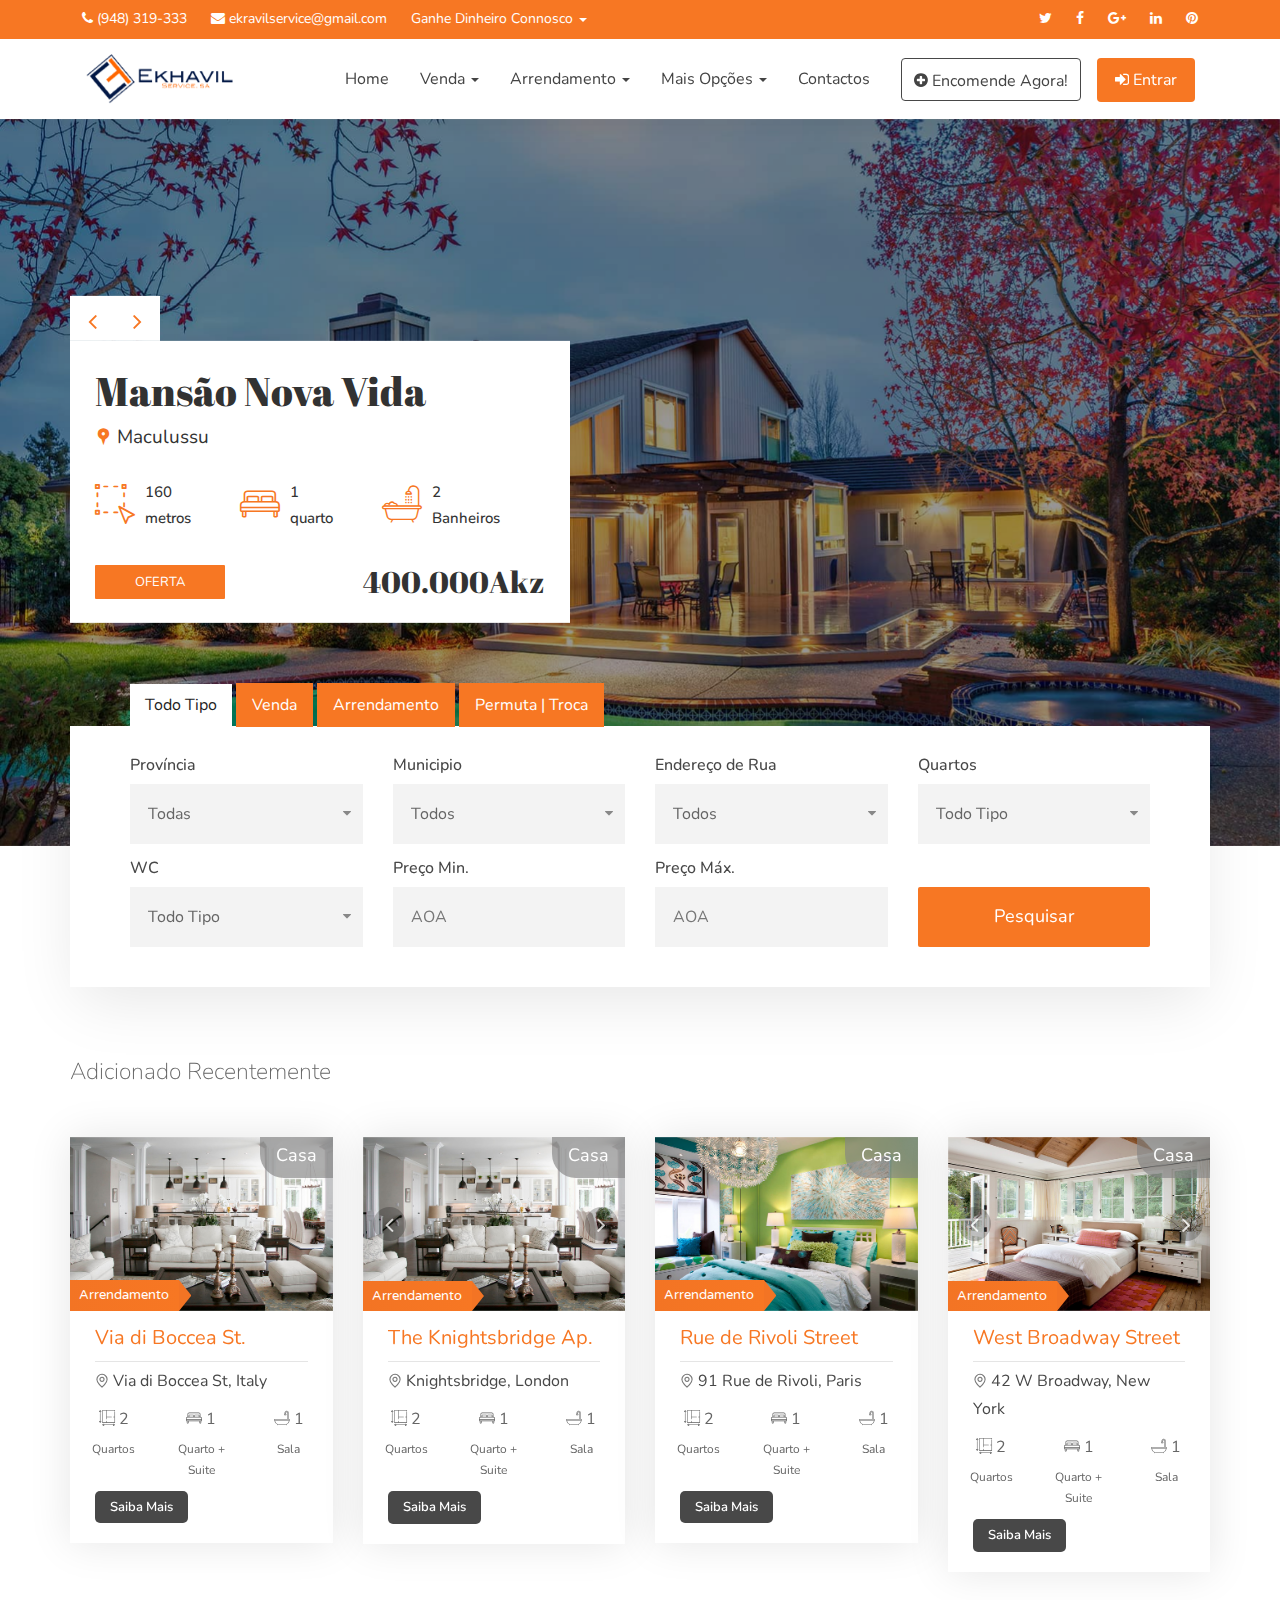
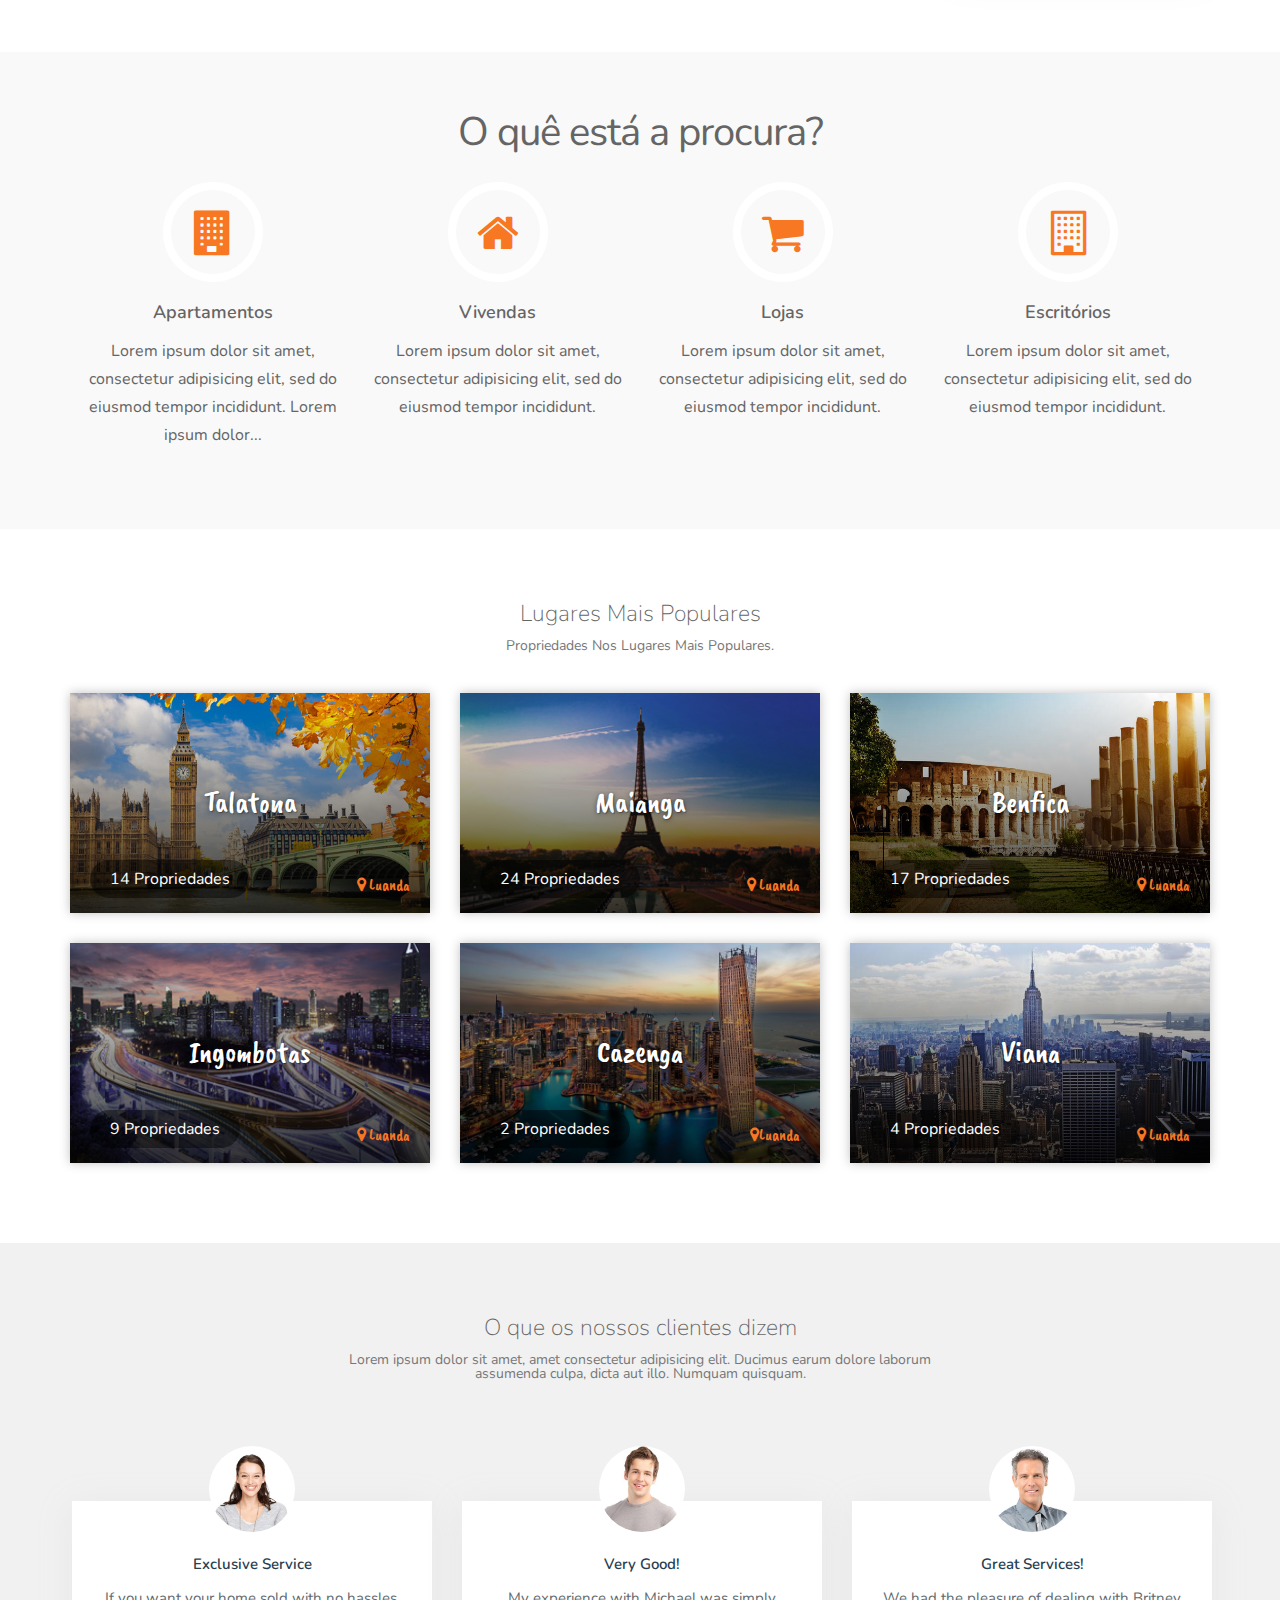
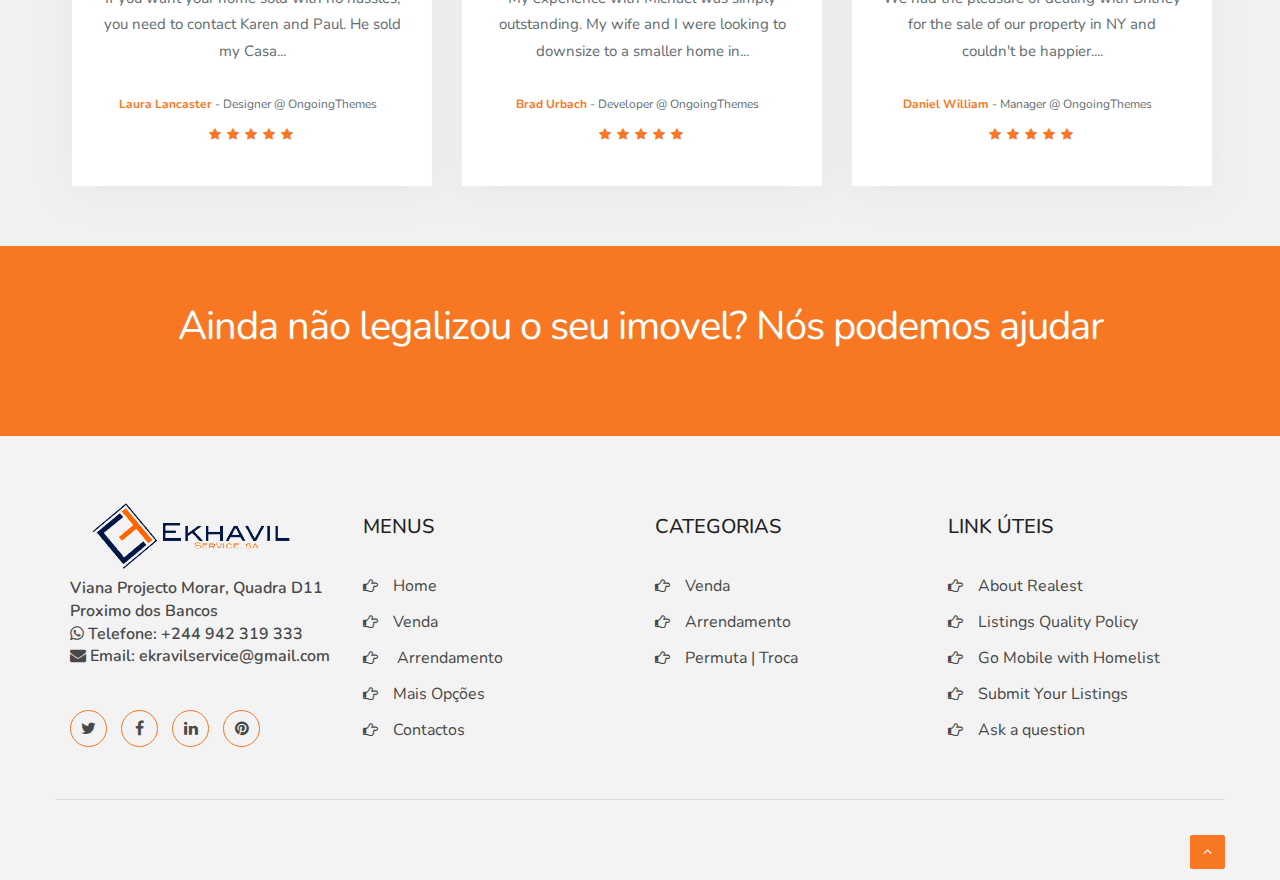
==== index.html @ bacac291 "Ola" ====
<!DOCTYPE html>
<html lang="pt-pt">
  <head>
    <meta charset="UTF-8" />
    <meta name="viewport" content="width=device-width, initial-scale=1" />
    <title>Ekravil | Empresa de Construção Cívil</title>
    <link rel="icon" href="assets/uploads/2020/03/ico.png" />

    <meta property="og:title" content="Front Page" />
    <style type="text/css">
      img.wp-smiley,
      img.emoji {
        display: inline !important;
        border: none !important;
        box-shadow: none !important;
        height: 1em !important;
        width: 1em !important;
        margin: 0 0.07em !important;
        vertical-align: -0.1em !important;
        background: none !important;
        padding: 0 !important;
      }
    </style>

    <link
      rel="stylesheet"
      id="colorbox-css"
      href="assets/plugins/wp-colorbox/example5/colorbox.css"
      type="text/css"
      media="all"
    />
    <link
      rel="stylesheet"
      id="wp-block-library-css"
      href="vendor/css/dist/block-library/style.min.css"
      type="text/css"
      media="all"
    />
    <link
      rel="stylesheet"
      id="mapescape.css-css"
      href="assets/plugins/realia/libraries/mapescape/css/mapescape.css"
      type="text/css"
      media="all"
    />
    <link
      rel="stylesheet"
      id="contact-form-7-css"
      href="assets/plugins/contact-form-7/includes/css/styles.css"
      type="text/css"
      media="all"
    />
    <link
      rel="stylesheet"
      id="homelist-fonts-css"
      href="https://fonts.googleapis.com/css?family=Nunito%3A200%2C200i%2C300%2C300i%2C400%2C400i%2C600%2C600i%2C700%2C700i%2C800%2C800i%2C900%2C900i%7CVarela+Round%7CAbril+Fatface%7CCaveat+Brush&#038;subset=latin%2Clatin-ext"
      type="text/css"
      media="all"
    />
    <link
      rel="stylesheet"
      id="bootstrap-css"
      href="assets/themes/homelist/assets/css/bootstrap.css"
      type="text/css"
      media="all"
    />
    <link
      rel="stylesheet"
      id="animate-css"
      href="assets/themes/homelist/assets/css/animate.min.css"
      type="text/css"
      media="all"
    />
    <link
      rel="stylesheet"
      id="slick-css"
      href="assets/themes/homelist/assets/css/slick.css"
      type="text/css"
      media="all"
    />
    <link
      rel="stylesheet"
      id="slick-theme-css"
      href="assets/themes/homelist/assets/css/slick-theme.css"
      type="text/css"
      media="all"
    />
    <link
      rel="stylesheet"
      id="font-awesome-css"
      href="assets/themes/homelist/assets/css/font-awesome.min.css"
      type="text/css"
      media="all"
    />
    <link
      rel="stylesheet"
      id="flaticon-css"
      href="assets/themes/homelist/assets/fonts/flaticon/flaticon.css"
      type="text/css"
      media="all"
    />
    <link
      rel="stylesheet"
      id="wp-style-css"
      href="assets/themes/homelist/style.css"
      type="text/css"
      media="all"
    />
    <link
      rel="stylesheet"
      id="homelist-style-css"
      href="assets/themes/homelist/assets/css/style.css"
      type="text/css"
      media="all"
    />
    <link
      rel="stylesheet"
      id="homelist-reset-css"
      href="assets/themes/homelist/assets/css/reset.css"
      type="text/css"
      media="all"
    />
    <link
      rel="stylesheet"
      id="homelist-responsive-css"
      href="assets/themes/homelist/assets/css/responsive.css"
      type="text/css"
      media="all"
    />
    <script type="text/javascript" src="vendor/js/jquery/jquery.js"></script>
    <script
      type="text/javascript"
      src="vendor/js/jquery/jquery-migrate.min.js"
    ></script>
    <script
      type="text/javascript"
      src="assets/plugins/wp-colorbox/jquery.colorbox-min.js"
    ></script>
    <script
      type="text/javascript"
      src="assets/plugins/wp-colorbox/wp-colorbox.js"
    ></script>

    <script
      type="text/javascript"
      src="assets/plugins/realia/libraries/jquery.chained.remote.custom.min.js"
    ></script>

    <link
      rel="stylesheet"
      href="assets/font-awesome/css/font-awesome.min.css"
    />

    <link
      rel="alternate"
      type="application/json+oembed"
      href="wp-json/oembed/1.0/embed?url=http%3A%2F%2Fthemes.ongoingthemes.com%2Fhomelist%2F"
    />
    <link
      rel="alternate"
      type="text/xml+oembed"
      href="wp-json/oembed/1.0/embed?url=http%3A%2F%2Fthemes.ongoingthemes.com%2Fhomelist%2F&#038;format=xml"
    />
  </head>

  <body
    id="top"
    class="
      home
      page-template
      page-template-template-full-width
      page-template-template-full-width-php
      page
      page-id-324
    "
  >
    <div class="page-wrapper">
      <!-- begin:topbar -->
      <div class="topbar">
        <div class="container">
          <div class="row">
            <div class="col-md-12">
              <ul class="topbar-nav topbar-left">
                <li class="disabled">
                  <a href="#"><i class="fa fa-phone"></i> (948) 319-333</a>
                </li>
                <li class="disabled">
                  <a href="#"
                    ><i class="fa fa-envelope"></i> ekravilservice@gmail.com</a
                  >
                </li>
                <li class="disabled">
                  <a
                    title="Home"
                    href="#"
                    data-toggle="dropdown"
                    class="dropdown-toggle"
                    aria-haspopup="true"
                    >Ganhe Dinheiro Connosco <span class="caret"></span
                  ></a>
                  <ul role="menu" class="dropdown-menu">
                    <li
                      id="menu-item-488"
                      class="
                        menu-item
                        menu-item-type-post_type
                        menu-item-object-page menu-item-488
                      "
                    >
                      <a title="Home Page 2" href="property-slider/"
                        >Ganhe Dinheiro Connosco</a
                      >
                    </li>
                  </ul>
                </li>
              </ul>
              <ul class="topbar-nav topbar-right hidden-xs">
                <li>
                  <a href="#" title="Twitter"><i class="fa fa-twitter"></i></a>
                </li>
                <li>
                  <a href="#" title="Facebook"
                    ><i class="fa fa-facebook"></i
                  ></a>
                </li>
                <li>
                  <a href="#" title="Google Plus"
                    ><i class="fa fa-google-plus"></i
                  ></a>
                </li>
                <li>
                  <a href="#" title="Linkedin"
                    ><i class="fa fa-linkedin"></i
                  ></a>
                </li>
                <li>
                  <a href="#" title="Pinterest"
                    ><i class="fa fa-pinterest"></i
                  ></a>
                </li>
              </ul>
            </div>
          </div>
        </div>
      </div>
      <!-- end:topbar -->

      <div class="header">
        <nav class="navbar navbar-default">
          <div class="container">
            <div class="navbar-header">
              <button
                type="button"
                class="navbar-toggle"
                data-toggle="collapse"
                data-target="#navbar-top"
              >
                <span class="sr-only">Toggle navigation</span>
                <span class="icon-bar"></span>
                <span class="icon-bar"></span>
                <span class="icon-bar"></span>
              </button>
              <a class="navbar-brand" href="">
                <img
                  src="assets/uploads/2020/03/Logo24.png"
                  height="80"
                  alt="Home"
                />
              </a>
            </div>

            <div class="collapse navbar-collapse" id="navbar-top">
              <ul class="nav navbar-nav navbar-right">
                <li>
                  <a href="#" class="submit-property"
                    ><i class="fa fa-plus-circle"></i> Encomende Agora!</a
                  >
                </li>
                <li>
                  <a class="signin" href="#"
                    ><i class="fa fa-sign-in"></i> Entrar</a
                  >
                </li>
              </ul>
              <div id="navbar-top-2" class="menu-primary-container">
                <ul id="primary-menu" class="nav navbar-nav navbar-right">
                  <li
                    id="menu-item-800"
                    class="
                      menu-item
                      menu-item-type-post_type
                      menu-item-object-page menu-item-800
                    "
                  >
                    <a title="Home" href="index.html">Home</a>
                  </li>
                  <li
                    id="menu-item-733"
                    class="
                      menu-item
                      menu-item-type-custom
                      menu-item-object-custom
                      menu-item-has-children
                      menu-item-733
                      dropdown
                    "
                  >
                    <a
                      title="Properties"
                      href="#"
                      data-toggle="dropdown"
                      class="dropdown-toggle"
                      aria-haspopup="true"
                      >Venda <span class="caret"></span
                    ></a>
                    <ul role="menu" class="dropdown-menu">
                      <li
                        id="menu-item-778"
                        class="
                          menu-item
                          menu-item-type-post_type
                          menu-item-object-page menu-item-778
                        "
                      >
                        <a title="Row Listing" href="#">Venda</a>
                      </li>
                    </ul>
                  </li>
                  <li
                    id="menu-item-796"
                    class="
                      menu-item
                      menu-item-type-custom
                      menu-item-object-custom
                      menu-item-has-children
                      menu-item-796
                      dropdown
                    "
                  >
                    <a
                      title="Pages"
                      href="#"
                      data-toggle="dropdown"
                      class="dropdown-toggle"
                      aria-haspopup="true"
                      >Arrendamento <span class="caret"></span
                    ></a>
                    <ul role="menu" class="dropdown-menu">
                      <li
                        id="menu-item-831"
                        class="
                          menu-item
                          menu-item-type-post_type
                          menu-item-object-page menu-item-831
                        "
                      >
                        <a title="Agencies" href="#">Arrendamento</a>
                      </li>
                    </ul>
                  </li>
                  <li
                    id="menu-item-748"
                    class="
                      menu-item
                      menu-item-type-custom
                      menu-item-object-custom
                      menu-item-has-children
                      menu-item-748
                      dropdown
                    "
                  >
                    <a
                      title="Submission"
                      href="#"
                      data-toggle="dropdown"
                      class="dropdown-toggle"
                      aria-haspopup="true"
                      >Mais Opções <span class="caret"></span
                    ></a>
                    <ul role="menu" class="dropdown-menu">
                      <li
                        id="menu-item-757"
                        class="
                          menu-item
                          menu-item-type-post_type
                          menu-item-object-page menu-item-757
                        "
                      >
                        <a title="My Properties" href="my-properties/"
                          >Mais Opções</a
                        >
                      </li>
                    </ul>
                  </li>
                  <li
                    id="menu-item-800"
                    class="
                      menu-item
                      menu-item-type-post_type
                      menu-item-object-page menu-item-800
                    "
                  >
                    <a title="Contact" href="#">Contactos</a>
                  </li>
                </ul>
              </div>
            </div>
            <!-- /.navbar-collapse -->
          </div>
          <!-- /.container -->
        </nav>
      </div>
      <!-- /.header -->

      <div class="main">
        <div id="property_slider-1" class="widget widget_property_slider">
          <div class="property-slider">
            <div
              id="remp-carousel"
              class="carousel slide carousel-fade"
              data-ride="carousel"
            >
              <div class="carousel-inner">
                <div class="item active">
                  <figure>
                    <img
                      src="assets/uploads/2017/07/slide1.jpg"
                      alt="North Greenwich Street"
                      class="img-responsive"
                    />
                    <figcaption>
                      <div class="container">
                        <div class="row">
                          <div class="col-sm-12">
                            <div class="slider-details">
                              <h1>
                                <a
                                  href="assets/properties/north-greenwich-street/"
                                  >Mansão Nova Vida</a
                                >
                              </h1>
                              <p>
                                <span class="flaticon-map-marker"></span>
                                Maculussu
                              </p>
                              <ul class="list-unstyled">
                                <li>
                                  <span class="flaticon-select-1"></span>
                                  <span>
                                    160 <br />
                                    metros</span
                                  >
                                </li>

                                <li>
                                  <span class="flaticon-bed"></span>
                                  <span>
                                    1 <br />
                                    quarto</span
                                  >
                                </li>

                                <li>
                                  <span class="flaticon-bathtub-1"></span>
                                  <span>
                                    2 <br />
                                    Banheiros</span
                                  >
                                </li>
                              </ul>
                              <span class="sticker">Oferta</span>
                              <h2>400.000Akz</h2>

                              <div class="slide-controls">
                                <a
                                  class="control-left"
                                  href="#remp-carousel"
                                  data-slide="prev"
                                  ><i class="fa fa-angle-left"></i
                                ></a>
                                <a
                                  class="control-right"
                                  href="#remp-carousel"
                                  data-slide="next"
                                  ><i class="fa fa-angle-right"></i
                                ></a>
                              </div>
                            </div>
                            <!-- Ends: .slider-details -->
                          </div>
                        </div>
                      </div>
                    </figcaption>
                  </figure>
                </div>
                <!-- Ends: .item -->

                <div class="item">
                  <figure>
                    <img
                      src="assets/uploads/2017/07/slide2.jpg"
                      alt="West Broadway Street"
                      class="img-responsive"
                    />
                    <figcaption>
                      <div class="container">
                        <div class="row">
                          <div class="col-sm-12">
                            <div class="slider-details">
                              <h1>
                                <a
                                  href="assets/properties/west-broadway-street/"
                                  >Mansão dos Sonhos</a
                                >
                              </h1>
                              <p>
                                <span class="flaticon-map-marker"></span>
                                Mutamba
                              </p>
                              <ul class="list-unstyled">
                                <li>
                                  <span class="flaticon-select-1"></span>
                                  <span>
                                    460 <br />
                                    metros</span
                                  >
                                </li>

                                <li>
                                  <span class="flaticon-bed"></span>
                                  <span>
                                    4 <br />
                                    quarto</span
                                  >
                                </li>

                                <li>
                                  <span class="flaticon-bathtub-1"></span>
                                  <span>
                                    2 <br />
                                    Banheiros</span
                                  >
                                </li>
                              </ul>
                              <span class="sticker">Oferta</span>
                              <h2>800.000Akz</h2>

                              <div class="slide-controls">
                                <a
                                  class="control-left"
                                  href="#remp-carousel"
                                  data-slide="prev"
                                  ><i class="fa fa-angle-left"></i
                                ></a>
                                <a
                                  class="control-right"
                                  href="#remp-carousel"
                                  data-slide="next"
                                  ><i class="fa fa-angle-right"></i
                                ></a>
                              </div>
                            </div>
                            <!-- Ends: .slider-details -->
                          </div>
                        </div>
                      </div>
                    </figcaption>
                  </figure>
                </div>
                <!-- Ends: .item -->
              </div>
            </div>
          </div>
        </div>

        <div
          id="filter_rent_sale_widget-1"
          class="widget widget_filter_rent_sale_widget"
        >
          <h2 class="widgettitle">Pesquisar</h2>

          <div class="main-search">
            <div class="container">
              <div class="row">
                <div class="col-md-12">
                  <div class="main-search-form-inner">
                    <div class="tabs">
                      <ul id="myTab" class="nav nav-tabs nav-justified">
                        <li class="rent active">
                          <a
                            href="#filter_rent_sale_widget-1-rent"
                            data-toggle="tab"
                            >Todo Tipo</a
                          >
                        </li>

                        <li class="sale">
                          <a
                            href="#filter_rent_sale_widget-1-sale"
                            data-toggle="tab"
                            >Venda</a
                          >
                        </li>

                        <li class="sale">
                          <a
                            href="#filter_rent_sale_widget-1-sale"
                            data-toggle="tab"
                            >Arrendamento</a
                          >
                        </li>

                        <li class="sale">
                          <a
                            href="#filter_rent_sale_widget-1-sale"
                            data-toggle="tab"
                            >Permuta | Troca</a
                          >
                        </li>
                      </ul>

                      <div id="myTabContent" class="tab-content">
                        <div
                          class="tab-pane fade in rent-tab active"
                          id="filter_rent_sale_widget-1-rent"
                        >
                          <form method="get" action="#">
                            <input
                              type="hidden"
                              name="filter-contract"
                              value="RENT"
                            />

                            <div class="field col-md-3 col-sm-3 col-xs-12">
                              <div class="form-group">
                                <label
                                  for="rent_filter_rent_sale_widget-1_location"
                                  >Província</label
                                >

                                <select
                                  class="form-control"
                                  name="filter-location"
                                  id="rent_filter_rent_sale_widget-1_location"
                                >
                                  <option value="">Todas</option>

                                  <option value="">Luanda</option>

                                  <option value="39">Huambo</option>

                                  <option value="56">Huíla</option>

                                  <option value="81">Benguela</option>
                                  <option value="82">Bengo</option>
                                  <option value="41">Kwanza-Sul</option>

                                  <option value="59">Kwanza-Norte</option>
                                </select>
                              </div>
                              <!-- /.form-group -->
                            </div>
                            <!-- /.col-md-3 -->
                            <div class="field col-md-3 col-sm-3 col-xs-12">
                              <div class="form-group">
                                <label
                                  for="rent_filter_rent_sale_widget-1_property_type"
                                  >Municipio</label
                                >

                                <select
                                  class="form-control"
                                  name="filter-property-type"
                                  id="rent_filter_rent_sale_widget-1_property_type"
                                >
                                  <option value="">Todos</option>

                                  <option value="20">Cazenga</option>

                                  <option value="26">Viana</option>

                                  <option value="32">Belas</option>

                                  <option value="49">Sambizanga</option>
                                </select>
                              </div>
                              <!-- /.form-group -->
                            </div>
                            <!-- /.col-md-3 -->
                            <div class="field col-md-3 col-sm-3 col-xs-12">
                              <div class="form-group">
                                <label
                                  for="rent_filter_rent_sale_widget-1_status"
                                  >Endereço de Rua</label
                                >

                                <select
                                  class="form-control"
                                  name="filter-status"
                                  id="rent_filter_rent_sale_widget-1_status"
                                >
                                  <option value="">Todos</option>

                                  <option value="21">Av 21 Janeiro</option>
                                  <option value="62">Mabor</option>
                                  <option value="63">Maianga</option>
                                </select>
                              </div>
                              <!-- /.form-group -->
                            </div>
                            <!-- /.col-md-3 -->
                            <div class="field col-md-3 col-sm-3 col-xs-12">
                              <div class="form-group">
                                <label
                                  for="rent_filter_rent_sale_widget-1_status_"
                                  >Quartos</label
                                >

                                <select
                                  class="form-control"
                                  name="filter-material"
                                  id="rent_filter_rent_sale_widget-1_status_"
                                >
                                  <option value="">Todo Tipo</option>

                                  <option value="24">1 Quartos</option>
                                  <option value="25">2 Quartos</option>
                                  <option value="57">3 Quartos</option>
                                  <option value="57">4 Quartos</option>
                                </select>
                              </div>
                              <!-- /.form-group -->
                            </div>
                            <div class="field col-md-3 col-sm-3 col-xs-12">
                              <div class="form-group">
                                <label
                                  for="rent_filter_rent_sale_widget-1_status_"
                                  >WC</label
                                >

                                <select
                                  class="form-control"
                                  name="filter-material"
                                  id="rent_filter_rent_sale_widget-1_status_"
                                >
                                  <option value="">Todo Tipo</option>

                                  <option value="24">1</option>
                                  <option value="25">2</option>
                                  <option value="57">3</option>
                                  <option value="57">4</option>
                                </select>
                              </div>
                              <!-- /.form-group -->
                            </div>
                            <!-- /.col-md-3 -->
                            <div class="field col-md-3 col-sm-3 col-xs-6">
                              <div class="form-group">
                                <label
                                  for="rent_filter_rent_sale_widget-1_price_from"
                                  >Preço Min.
                                </label>

                                <input
                                  type="number"
                                  min="0"
                                  name="filter-price-from"
                                  class="form-control"
                                  value=""
                                  id="rent_filter_rent_sale_widget-1_price_from"
                                  placeholder="AOA"
                                />
                              </div>
                              <!-- /.form-group -->
                            </div>
                            <!-- /.col-md-3 -->
                            <div class="field col-md-3 col-sm-3 col-xs-6">
                              <div class="form-group">
                                <label
                                  for="rent_filter_rent_sale_widget-1_price_to"
                                  >Preço Máx.
                                </label>

                                <input
                                  type="number"
                                  min="0"
                                  name="filter-price-to"
                                  class="form-control"
                                  value=""
                                  id="rent_filter_rent_sale_widget-1_price_to"
                                  placeholder="AOA"
                                />
                              </div>
                              <!-- /.form-group -->
                            </div>
                            <!-- /.col-md-3 -->

                            <!-- /.col-md-3 -->

                            <div class="col-md-3 col-sm-3 col-xs-6">
                              <div class="form-group">
                                <label>&nbsp;</label>
                                <button class="btn btn-success btn-block">
                                  Pesquisar
                                </button>
                              </div>
                              <!-- /.form-group -->
                            </div>
                            <!-- /.col-md-3 -->
                          </form>
                        </div>

                        <div
                          class="tab-pane fade in sale-tab"
                          id="filter_rent_sale_widget-1-sale"
                        >
                          <form method="get" action="#">
                            <input
                              type="hidden"
                              name="filter-contract"
                              value="RENT"
                            />

                            <div class="field col-md-3 col-sm-3 col-xs-12">
                              <div class="form-group">
                                <label
                                  for="rent_filter_rent_sale_widget-1_location"
                                  >Província</label
                                >

                                <select
                                  class="form-control"
                                  name="filter-location"
                                  id="rent_filter_rent_sale_widget-1_location"
                                >
                                  <option value="">Todas</option>

                                  <option value="">Luanda</option>

                                  <option value="39">Huambo</option>

                                  <option value="56">Huíla</option>

                                  <option value="81">Benguela</option>
                                  <option value="82">Bengo</option>
                                  <option value="41">Kwanza-Sul</option>

                                  <option value="59">Kwanza-Norte</option>
                                </select>
                              </div>
                              <!-- /.form-group -->
                            </div>
                            <!-- /.col-md-3 -->
                            <div class="field col-md-3 col-sm-3 col-xs-12">
                              <div class="form-group">
                                <label
                                  for="rent_filter_rent_sale_widget-1_property_type"
                                  >Municipio</label
                                >

                                <select
                                  class="form-control"
                                  name="filter-property-type"
                                  id="rent_filter_rent_sale_widget-1_property_type"
                                >
                                  <option value="">Todos</option>

                                  <option value="20">Cazenga</option>

                                  <option value="26">Viana</option>

                                  <option value="32">Belas</option>

                                  <option value="49">Sambizanga</option>
                                </select>
                              </div>
                              <!-- /.form-group -->
                            </div>
                            <!-- /.col-md-3 -->
                            <div class="field col-md-3 col-sm-3 col-xs-12">
                              <div class="form-group">
                                <label
                                  for="rent_filter_rent_sale_widget-1_status"
                                  >Endereço de Rua</label
                                >

                                <select
                                  class="form-control"
                                  name="filter-status"
                                  id="rent_filter_rent_sale_widget-1_status"
                                >
                                  <option value="">Todos</option>

                                  <option value="21">Av 21 Janeiro</option>
                                  <option value="62">Mabor</option>
                                  <option value="63">Maianga</option>
                                </select>
                              </div>
                              <!-- /.form-group -->
                            </div>
                            <!-- /.col-md-3 -->
                            <div class="field col-md-3 col-sm-3 col-xs-12">
                              <div class="form-group">
                                <label
                                  for="rent_filter_rent_sale_widget-1_status_"
                                  >Quartos</label
                                >

                                <select
                                  class="form-control"
                                  name="filter-material"
                                  id="rent_filter_rent_sale_widget-1_status_"
                                >
                                  <option value="">Todo Tipo</option>

                                  <option value="24">1 Quartos</option>
                                  <option value="25">2 Quartos</option>
                                  <option value="57">3 Quartos</option>
                                  <option value="57">4 Quartos</option>
                                </select>
                              </div>
                              <!-- /.form-group -->
                            </div>
                            <div class="field col-md-3 col-sm-3 col-xs-12">
                              <div class="form-group">
                                <label
                                  for="rent_filter_rent_sale_widget-1_status_"
                                  >WC</label
                                >

                                <select
                                  class="form-control"
                                  name="filter-material"
                                  id="rent_filter_rent_sale_widget-1_status_"
                                >
                                  <option value="">Todo Tipo</option>

                                  <option value="24">1</option>
                                  <option value="25">2</option>
                                  <option value="57">3</option>
                                  <option value="57">4</option>
                                </select>
                              </div>
                              <!-- /.form-group -->
                            </div>
                            <!-- /.col-md-3 -->
                            <div class="field col-md-3 col-sm-3 col-xs-6">
                              <div class="form-group">
                                <label
                                  for="rent_filter_rent_sale_widget-1_price_from"
                                  >Preço Min.
                                </label>

                                <input
                                  type="number"
                                  min="0"
                                  name="filter-price-from"
                                  class="form-control"
                                  value=""
                                  id="rent_filter_rent_sale_widget-1_price_from"
                                  placeholder="AOA"
                                />
                              </div>
                              <!-- /.form-group -->
                            </div>
                            <!-- /.col-md-3 -->
                            <div class="field col-md-3 col-sm-3 col-xs-6">
                              <div class="form-group">
                                <label
                                  for="rent_filter_rent_sale_widget-1_price_to"
                                  >Preço Máx.
                                </label>

                                <input
                                  type="number"
                                  min="0"
                                  name="filter-price-to"
                                  class="form-control"
                                  value=""
                                  id="rent_filter_rent_sale_widget-1_price_to"
                                  placeholder="AOA"
                                />
                              </div>
                              <!-- /.form-group -->
                            </div>
                            <!-- /.col-md-3 -->

                            <!-- /.col-md-3 -->

                            <div class="col-md-3 col-sm-3 col-xs-6">
                              <div class="form-group">
                                <label>&nbsp;</label>
                                <button class="btn btn-success btn-block">
                                  Pesquisar
                                </button>
                              </div>
                              <!-- /.form-group -->
                            </div>
                            <!-- /.col-md-3 -->
                          </form>
                        </div>
                      </div>
                    </div>
                  </div>
                </div>
              </div>
            </div>
          </div>
          <!-- end:search -->
        </div>

        <div id="properties_widget-3" class="widget widget_properties_widget">
          <!-- begin:content -->
          <div class="properties_content">
            <div class="container">
              <h2 class="widgettitle">Adicionado Recentemente</h2>

              <div class="type-box item-per-row-4">
                <div class="row">
                  <div class="col-md-3 col-sm-6 col-xs-12">
                    <div class="property-container">
                      <div class="property-image">
                        <img
                          width="640"
                          height="425"
                          src="assets/uploads/2019/03/img05.jpg"
                          class="property-box-thumbnail wp-post-image"
                          alt=""
                        />
                        <a
                          href="properties/via-di-boccea-st/"
                          class="property-box-image-inner"
                        >
                          <div class="property-price">
                            <h4>Casa</h4>
                            <!-- /.property-box-type -->
                          </div>
                          <div class="arrow-ribbon">
                            <span class="property-badge">Arrendamento</span>
                          </div>
                        </a>
                      </div>
                      <div class="property-content">
                        <h3>
                          <a href="properties/via-di-boccea-st/"
                            >Via di Boccea St.</a
                          >
                          <small
                            ><i class="flaticon-pin-1"></i> Via di Boccea St,
                            Italy</small
                          >
                        </h3>
                      </div>
                      <div class="property-attributes text-center">
                        <div class="col-xs-4">
                          <h4><i class="flaticon-plans"></i> 2</h4>
                          <p class="text-overflow" title="Rooms">Quartos</p>
                        </div>
                        <div class="col-xs-4">
                          <h4><i class="flaticon-bed"></i> 1</h4>
                          <p class="text-overflow" title="Bedrooms">
                            Quarto + Suite
                          </p>
                        </div>
                        <div class="col-xs-4">
                          <h4><i class="flaticon-bathtub"></i> 1</h4>
                          <p class="text-overflow" title="Bath">Sala</p>
                        </div>
                      </div>
                      <div class="property-buttons">
                        <a
                          href="properties/via-di-boccea-st/"
                          class="property-btn"
                          >Saiba Mais</a
                        >
                      </div>
                    </div>
                    <!-- /.property-container -->
                  </div>
                  <!-- /.col-md -->

                  <div class="col-md-3 col-sm-6 col-xs-12">
                    <div class="property-container">
                      <div class="property-image">
                        <div class="slick-slider slider">
                          <div>
                            <img
                              src="assets/uploads/2019/03/img05.jpg"
                              alt="The Knightsbridge Ap."
                            />
                          </div>
                          <div>
                            <img
                              src="assets/uploads/2019/03/img04.jpg"
                              alt="The Knightsbridge Ap."
                            />
                          </div>
                          <div>
                            <img
                              src="assets/uploads/2019/03/img15.jpg"
                              alt="The Knightsbridge Ap."
                            />
                          </div>
                        </div>
                        <a
                          href="properties/the-knightsbridge-ap/"
                          class="property-box-image-inner"
                        >
                          <div class="property-price">
                            <h4>Casa</h4>
                            <!-- /.property-box-type -->
                          </div>
                          <div class="arrow-ribbon">
                            <span class="property-badge">Arrendamento</span>
                          </div>
                        </a>
                      </div>
                      <div class="property-content">
                        <h3>
                          <a href="properties/the-knightsbridge-ap/"
                            >The Knightsbridge Ap.</a
                          >
                          <small
                            ><i class="flaticon-pin-1"></i> Knightsbridge,
                            London</small
                          >
                        </h3>
                      </div>
                      <div class="property-attributes text-center">
                        <div class="col-xs-4">
                          <h4><i class="flaticon-plans"></i> 2</h4>
                          <p class="text-overflow" title="Rooms">Quartos</p>
                        </div>
                        <div class="col-xs-4">
                          <h4><i class="flaticon-bed"></i> 1</h4>
                          <p class="text-overflow" title="Bedrooms">
                            Quarto + Suite
                          </p>
                        </div>
                        <div class="col-xs-4">
                          <h4><i class="flaticon-bathtub"></i> 1</h4>
                          <p class="text-overflow" title="Bath">Sala</p>
                        </div>
                      </div>
                      <div class="property-buttons">
                        <a
                          href="properties/the-knightsbridge-ap/"
                          class="property-btn"
                          >Saiba Mais</a
                        >
                      </div>
                    </div>
                    <!-- /.property-container -->
                  </div>
                  <!-- /.col-md -->

                  <div class="col-md-3 col-sm-6 col-xs-12">
                    <div class="property-container">
                      <div class="property-image">
                        <img
                          width="640"
                          height="425"
                          src="assets/uploads/2019/03/img07.jpg"
                          class="property-box-thumbnail wp-post-image"
                          alt=""
                        />
                        <a
                          href="properties/rue-de-rivoli/"
                          class="property-box-image-inner"
                        >
                          <div class="property-price">
                            <h4>Casa</h4>
                            <!-- /.property-box-type -->
                          </div>
                          <div class="arrow-ribbon">
                            <span class="property-badge">Arrendamento</span>
                          </div>
                        </a>
                      </div>
                      <div class="property-content">
                        <h3>
                          <a href="properties/rue-de-rivoli/"
                            >Rue de Rivoli Street</a
                          >
                          <small
                            ><i class="flaticon-pin-1"></i> 91 Rue de Rivoli,
                            Paris</small
                          >
                        </h3>
                      </div>
                      <div class="property-attributes text-center">
                        <div class="col-xs-4">
                          <h4><i class="flaticon-plans"></i> 2</h4>
                          <p class="text-overflow" title="Rooms">Quartos</p>
                        </div>
                        <div class="col-xs-4">
                          <h4><i class="flaticon-bed"></i> 1</h4>
                          <p class="text-overflow" title="Bedrooms">
                            Quarto + Suite
                          </p>
                        </div>
                        <div class="col-xs-4">
                          <h4><i class="flaticon-bathtub"></i> 1</h4>
                          <p class="text-overflow" title="Bath">Sala</p>
                        </div>
                      </div>
                      <div class="property-buttons">
                        <a href="properties/rue-de-rivoli/" class="property-btn"
                          >Saiba Mais</a
                        >
                      </div>
                    </div>
                    <!-- /.property-container -->
                  </div>
                  <!-- /.col-md -->

                  <div class="col-md-3 col-sm-6 col-xs-12">
                    <div class="property-container">
                      <div class="property-image">
                        <div class="slick-slider slider">
                          <div>
                            <img
                              src="assets/uploads/2019/03/img03.jpg"
                              alt="West Broadway Street"
                            />
                          </div>
                          <div>
                            <img
                              src="assets/uploads/2019/03/img02.jpg"
                              alt="West Broadway Street"
                            />
                          </div>
                          <div>
                            <img
                              src="assets/uploads/2019/03/img08.jpg"
                              alt="West Broadway Street"
                            />
                          </div>
                        </div>
                        <a
                          href="properties/west-broadway-street/"
                          class="property-box-image-inner"
                        >
                          <div class="property-price">
                            <h4>Casa</h4>
                            <!-- /.property-box-type -->
                          </div>
                          <div class="arrow-ribbon">
                            <span class="property-badge">Arrendamento</span>
                          </div>
                        </a>
                      </div>
                      <div class="property-content">
                        <h3>
                          <a href="properties/west-broadway-street/"
                            >West Broadway Street</a
                          >
                          <small
                            ><i class="flaticon-pin-1"></i> 42 W Broadway, New
                            York</small
                          >
                        </h3>
                      </div>
                      <div class="property-attributes text-center">
                        <div class="col-xs-4">
                          <h4><i class="flaticon-plans"></i> 2</h4>
                          <p class="text-overflow" title="Rooms">Quartos</p>
                        </div>
                        <div class="col-xs-4">
                          <h4><i class="flaticon-bed"></i> 1</h4>
                          <p class="text-overflow" title="Bedrooms">
                            Quarto + Suite
                          </p>
                        </div>
                        <div class="col-xs-4">
                          <h4><i class="flaticon-bathtub"></i> 1</h4>
                          <p class="text-overflow" title="Bath">Sala</p>
                        </div>
                      </div>
                      <div class="property-buttons">
                        <a
                          href="properties/west-broadway-street/"
                          class="property-btn"
                          >Saiba Mais</a
                        >
                      </div>
                    </div>
                    <!-- /.property-container -->
                  </div>
                  <!-- /.col-md -->
                </div>
                <!-- /.row -->
              </div>
            </div>
          </div>
          <!-- end:content -->
        </div>

        <div
          id="homelist_services_widget-1"
          class="widget widget_homelist_services_widget"
        >
          <div id="service">
            <div class="container">
              <h2 class="widgettitle">
                O quê está a procura?
                <!-- /.description -->
              </h2>

              <div class="col-md-3 col-sm-6 col-xs-12">
                <div class="service-container">
                  <div class="service-icon">
                    <a href="#"
                      ><i class="fa fa-building" aria-hidden="true"></i
                    ></a>
                  </div>
                  <div class="service-content">
                    <h3>Apartamentos</h3>
                    <p>
                      Lorem ipsum dolor sit amet, consectetur adipisicing elit,
                      sed do eiusmod tempor incididunt. Lorem ipsum dolor...
                    </p>
                  </div>
                </div>
              </div>
              <!-- break -->

              <div class="col-md-3 col-sm-6 col-xs-12">
                <div class="service-container">
                  <div class="service-icon">
                    <a href="#"
                      ><i class="fa fa-home" aria-hidden="true"></i
                    ></a>
                  </div>
                  <div class="service-content">
                    <h3>Vivendas</h3>
                    <p>
                      Lorem ipsum dolor sit amet, consectetur adipisicing elit,
                      sed do eiusmod tempor incididunt.
                    </p>
                  </div>
                </div>
              </div>
              <!-- break -->

              <div class="col-md-3 col-sm-6 col-xs-12">
                <div class="service-container">
                  <div class="service-icon">
                    <a href="#"
                      ><i class="fa fa-shopping-cart" aria-hidden="true"></i
                    ></a>
                  </div>
                  <div class="service-content">
                    <h3>Lojas</h3>
                    <p>
                      Lorem ipsum dolor sit amet, consectetur adipisicing elit,
                      sed do eiusmod tempor incididunt.
                    </p>
                  </div>
                </div>
              </div>
              <!-- break -->

              <div class="col-md-3 col-sm-6 col-xs-12">
                <div class="service-container">
                  <div class="service-icon">
                    <a href="#"
                      ><i class="fa fa-building-o" aria-hidden="true"></i
                    ></a>
                  </div>
                  <div class="service-content">
                    <h3>Escritórios</h3>
                    <p>
                      Lorem ipsum dolor sit amet, consectetur adipisicing elit,
                      sed do eiusmod tempor incididunt.
                    </p>
                  </div>
                </div>
              </div>
              <!-- break -->
            </div>
          </div>
        </div>

        <div
          id="homelist_locations_widget-2"
          class="widget widget_homelist_locations_widget"
         >
          <div id="property-location" style="background-color: #fff;">
            <!-- begin:content -->
            <div class="container">
              <div class="row">
                <div class="browse-location">
                  <h2 class="widgettitle" style="text-align: center;">
                    Lugares Mais Populares
                    <small>
                      Propriedades Nos Lugares Mais Populares. </small
                    ><!-- /.description -->
                  </h2>
                  <div class="col-md-4 col-sm-6 col-xs-12">
                    <!-- TOP DESTINATION : begin -->
                    <div
                      class="top-location"
                      style="
                        background-image: url(assets/uploads/2019/03/location_01.jpg);
                      "
                    >
                      <img
                        class="location-img"
                        src="assets/uploads/2019/03/location_01.jpg"
                        alt="England"
                      />
                      <div class="top-location-inner">
                        <h3>
                          <a
                            href="#"
                            >Talatona</a
                          >
                        </h3>
                        <span>14 Propriedades</span>
                        <a
                          class="country"
                          href="#"
                          ><i class="fa fa-map-marker"></i> Luanda</a
                        >
                      </div>
                    </div>
                    <!-- TOP DESTINATION : end -->
                  </div>
                  <div class="col-md-4 col-sm-6 col-xs-12">
                    <!-- TOP DESTINATION : begin -->
                    <div
                      class="top-location"
                      style="
                        background-image: url(assets/uploads/2019/03/location_03.jpg);
                      "
                    >
                      <img
                        class="location-img"
                        src="assets/uploads/2019/03/location_03.jpg"
                        alt="France"
                      />
                      <div class="top-location-inner">
                        <h3>
                          <a
                            href="#"
                            >Maianga</a
                          >
                        </h3>
                        <span>24 Propriedades</span>
                        <a
                          class="country"
                          href="#"
                          ><i class="fa fa-map-marker"></i> Luanda</a
                        >
                      </div>
                    </div>
                    <!-- TOP DESTINATION : end -->
                  </div>
                  <div class="col-md-4 col-sm-6 col-xs-12">
                    <!-- TOP DESTINATION : begin -->
                    <div
                      class="top-location"
                      style="
                        background-image: url(assets/uploads/2019/03/location_04.jpg);
                      "
                    >
                      <img
                        class="location-img"
                        src="assets/uploads/2019/03/location_04.jpg"
                        alt="Italy"
                      />
                      <div class="top-location-inner">
                        <h3>
                          <a
                            href="#"
                            >Benfica</a
                          >
                        </h3>
                        <span>17 Propriedades</span>
                        <a
                          class="country"
                          href="#"
                          ><i class="fa fa-map-marker"></i> Luanda</a
                        >
                      </div>
                    </div>
                    <!-- TOP DESTINATION : end -->
                  </div>
                  <div class="col-md-4 col-sm-6 col-xs-12">
                    <!-- TOP DESTINATION : begin -->
                    <div
                      class="top-location"
                      style="
                        background-image: url(assets/uploads/2019/03/location_06.jpg);
                      "
                    >
                      <img
                        class="location-img"
                        src="assets/uploads/2019/03/location_06.jpg"
                        alt="Japan"
                      />
                      <div class="top-location-inner">
                        <h3>
                          <a
                            href="#"
                            >Ingombotas</a
                          >
                        </h3>
                        <span>9 Propriedades</span>
                        <a
                          class="country"
                          href="#"
                          ><i class="fa fa-map-marker"></i> Luanda</a
                        >
                      </div>
                    </div>
                    <!-- TOP DESTINATION : end -->
                  </div>
                  <div class="col-md-4 col-sm-6 col-xs-12">
                    <!-- TOP DESTINATION : begin -->
                    <div
                      class="top-location"
                      style="
                        background-image: url(assets/uploads/2019/03/location_05.jpg);
                      "
                    >
                      <img
                        class="location-img"
                        src="assets/uploads/2019/03/location_05.jpg"
                        alt="United Arab"
                      />
                      <div class="top-location-inner">
                        <h3>
                          <a
                            href="#"
                            >Cazenga</a
                          >
                        </h3>
                        <span>2 Propriedades</span>
                        <a
                          class="country"
                          href="#"
                          ><i class="fa fa-map-marker"></i>Luanda</a
                        >
                      </div>
                    </div>
                    <!-- TOP DESTINATION : end -->
                  </div>
                  <div class="col-md-4 col-sm-6 col-xs-12">
                    <!-- TOP DESTINATION : begin -->
                    <div
                      class="top-location"
                      style="
                        background-image: url(assets/uploads/2019/03/location_02.jpg);
                      "
                    >
                      <img
                        class="location-img"
                        src="assets/uploads/2019/03/location_02.jpg"
                        alt="United States"
                      />
                      <div class="top-location-inner">
                        <h3>
                          <a
                            href="#"
                            >Viana</a
                          >
                        </h3>
                        <span>4 Propriedades</span>
                        <a
                          class="country"
                          href="#"
                          ><i class="fa fa-map-marker"></i> Luanda</a
                        >
                      </div>
                    </div>
                    <!-- TOP DESTINATION : end -->
                  </div>
                </div>
              </div>
            </div>
          </div>
          <!-- end:content -->
        </div>

        <div
          id="homelist_testimonials_widget-1"
          class="widget widget_homelist_testimonials_widget"
        >
          <!-- begin:testimonial -->
          <div id="testimonials" class="container-fluid">
            <div class="container">
              <div class="row">
                <h2 class="widgettitle" style="text-align: center;">
                  O que os nossos clientes dizem
                  <small>Lorem ipsum dolor sit amet, amet consectetur adipisicing elit. Ducimus earum dolore laborum <br>assumenda culpa, dicta aut illo. Numquam quisquam.  </small
                  ><!-- /.description -->
                </h2>

                <div class="col-sm-6 col-md-4">
                  <div class="testimonial-box">
                    <div class="testimonial-image">
                      <img
                        width="300"
                        height="300"
                        src="assets/uploads/2019/03/person-4.jpg"
                        class="attachment-full size-full wp-post-image"
                        alt=""
                      />
                    </div>
                    <div class="testimonial-title">Exclusive Service</div>
                    <div class="testimonial-details">
                      If you want your home sold with no hassles, you need to
                      contact Karen and Paul. He sold my Casa...
                    </div>
                    <div class="testimonial-info">
                      <span class="name">Laura Lancaster</span> - Designer @
                      OngoingThemes &nbsp;&nbsp;
                      <ul class="rating-stars">
                        <li><i class="fa fa-star"></i></li>
                        <li><i class="fa fa-star"></i></li>
                        <li><i class="fa fa-star"></i></li>
                        <li><i class="fa fa-star"></i></li>
                        <li><i class="fa fa-star"></i></li>
                      </ul>
                    </div>
                  </div>
                </div>
                <!-- break -->
                <div class="col-sm-6 col-md-4">
                  <div class="testimonial-box">
                    <div class="testimonial-image">
                      <img
                        width="300"
                        height="300"
                        src="assets/uploads/2019/03/person-1.jpg"
                        class="attachment-full size-full wp-post-image"
                        alt=""
                      />
                    </div>
                    <div class="testimonial-title">Very Good!</div>
                    <div class="testimonial-details">
                      My experience with Michael was simply outstanding. My wife
                      and I were looking to downsize to a smaller home in...
                    </div>
                    <div class="testimonial-info">
                      <span class="name">Brad Urbach</span> - Developer @
                      OngoingThemes &nbsp;&nbsp;
                      <ul class="rating-stars">
                        <li><i class="fa fa-star"></i></li>
                        <li><i class="fa fa-star"></i></li>
                        <li><i class="fa fa-star"></i></li>
                        <li><i class="fa fa-star"></i></li>
                        <li><i class="fa fa-star"></i></li>
                      </ul>
                    </div>
                  </div>
                </div>
                <!-- break -->
                <div class="col-sm-6 col-md-4">
                  <div class="testimonial-box">
                    <div class="testimonial-image">
                      <img
                        width="300"
                        height="300"
                        src="assets/uploads/2019/03/person-3.jpg"
                        class="attachment-full size-full wp-post-image"
                        alt=""
                      />
                    </div>
                    <div class="testimonial-title">Great Services!</div>
                    <div class="testimonial-details">
                      We had the pleasure of dealing with Britney for the sale
                      of our property in NY and couldn&#039;t be happier....
                    </div>
                    <div class="testimonial-info">
                      <span class="name">Daniel William</span> - Manager @
                      OngoingThemes &nbsp;&nbsp;
                      <ul class="rating-stars">
                        <li><i class="fa fa-star"></i></li>
                        <li><i class="fa fa-star"></i></li>
                        <li><i class="fa fa-star"></i></li>
                        <li><i class="fa fa-star"></i></li>
                        <li><i class="fa fa-star"></i></li>
                      </ul>
                    </div>
                  </div>
                </div>
                <!-- break -->
              </div>
              <!-- end of row -->
            </div>
            <!-- end of container -->
          </div>
        </div>


        <div id="homelist_services_widget-1" class="widget widget_homelist_services_widget">
          <div id="service" style="background-color: #f77723 !important;">
            <div class="container">
              <h2 class="widgettitle" style="color: #fff">
                Ainda não legalizou o seu imovel? Nós podemos ajudar
                <!-- /.description -->
              </h2>
            </div>
          </div>
        </div>

       
      <!-- begin:footer -->
      <div id="footer">
        <div class="container">
          <div class="row">
            <div class="col-md-3 col-sm-6 col-xs-12">
              <div class="widget">
                <div id="text-1" class="widget widget_text">
                  
                  <div class="textwidget">
                    
                    <address>
                      <img
                        src="assets/uploads/2020/03/Logo24.png"
                        height="80"
                        alt="Home"
                      />
                      <strong><br />
                      Viana Projecto Morar, Quadra D11 <br />
                      Proximo dos Bancos <br />
                      <i class="fa fa-whatsapp" aria-hidden="true"></i>
                      <span>Telefone:</span> +244 942 319 333<br />
                      <i class="fa fa-envelope"></i>
                      <span>Email:</span> ekravilservice@gmail.com
                    </address>
                  </div>
                </div>
                <div
                  id="homelist_social_links-1"
                  class="widget widget_homelist_social_links"
                >
                  <ul class="social-links-icon">
                    <li>
                      <a href="#" title="Twitter"
                        ><i class="fa fa-twitter"></i
                      ></a>
                    </li>
                    <li>
                      <a href="#" title="Facebook"
                        ><i class="fa fa-facebook"></i
                      ></a>
                    </li>
                   
                    <li>
                      <a href="#" title="Linkedin"
                        ><i class="fa fa-linkedin"></i
                      ></a>
                    </li>
                    <li>
                      <a href="#" title="Pinterest"
                        ><i class="fa fa-pinterest"></i
                      ></a>
                    </li>
                  </ul>
                </div>
              </div>
            </div>
            <!-- break -->
            <div class="col-md-3 col-sm-6 col-xs-12">
              <div class="widget">
                <div
                  id="homelist_locations_widget-3"
                  class="widget widget_homelist_locations_widget"
                >
                  <div class="Saiba Mais-location">
                    <h3>Menus</h3>
                    <ul>
                      <li>
                        <a href="#">Home</a>
                      </li>
                      <li>
                        <a href="#">Venda</a>
                      </li>
                      <li><a href="#"> Arrendamento </a></li>
                      <li><a href="#">Mais Opções </a></li>
                      <li>
                        <a href="#"
                          >Contactos</a
                        >
                      </li>
                    </ul>
                  </div>

                  <!-- end:content -->
                </div>
              </div>
            </div>
            <!-- break -->
            <div class="col-md-3 col-sm-6 col-xs-12">
              <div class="widget">
                <div id="categories-4" class="widget widget_categories">
                  <h3>Categorias</h3>
                  <ul>
                    <li class="cat-item cat-item-2">
                      <a href="#">Venda</a>
                    </li>
                    <li class="cat-item cat-item-6">
                      <a href="#"
                        >Arrendamento</a
                      >
                    </li>
                    <li class="cat-item cat-item-7">
                      <a href="#">Permuta | Troca</a>
                    </li>
                  </ul>
                </div>
              </div>
            </div>
            <!-- break -->
            <div class="col-md-3 col-sm-6 col-xs-12">
              <div class="widget">
                <div id="nav_menu-2" class="widget widget_nav_menu">
                  <h3>Link úteis</h3>
                  <div class="menu-quick-links-container">
                    <ul id="menu-quick-links" class="menu">
                      <li
                        id="menu-item-483"
                        class="
                          menu-item
                          menu-item-type-post_type
                          menu-item-object-page menu-item-483
                        "
                      >
                        <a href="#">About Realest</a>
                      </li>
                      <li
                        id="menu-item-824"
                        class="
                          menu-item
                          menu-item-type-post_type
                          menu-item-object-page menu-item-824
                        "
                      >
                        <a href="#"
                          >Listings Quality Policy</a
                        >
                      </li>
                      <li
                        id="menu-item-825"
                        class="
                          menu-item
                          menu-item-type-post_type
                          menu-item-object-page menu-item-825
                        "
                      >
                        <a href="#"
                          >Go Mobile with Homelist</a
                        >
                      </li>
                      <li
                        id="menu-item-752"
                        class="
                          menu-item
                          menu-item-type-post_type
                          menu-item-object-page menu-item-752
                        "
                      >
                        <a href="#">Submit Your Listings</a>
                      </li>
                      <li
                        id="menu-item-805"
                        class="
                          menu-item
                          menu-item-type-post_type
                          menu-item-object-page menu-item-805
                        "
                      >
                        <a href="#">Ask a question</a>
                      </li>
                    </ul>
                  </div>
                </div>
              </div>
            </div>
            <!-- break -->
          </div>
          <!-- break -->
          <!-- begin:copyright -->
          <div class="row">
            <div class="col-md-12 copyright">
              <a href="#top" class="btn btn-success scroltop"
                ><i class="fa fa-angle-up"></i
              ></a>
            </div>
          </div>
          <!-- end:copyright -->
        </div>
      </div>
      <!-- end:footer -->
    </div>
    <!-- /.page-wrapper -->

    <script type="text/javascript">
      var recaptchaCallback = function () {
        var recaptchas = document.getElementsByClassName("g-recaptcha");

        for (var i = 0; i < recaptchas.length; i++) {
          var recaptcha = recaptchas[i];
          var sitekey = recaptcha.dataset.sitekey;

          grecaptcha.render(recaptcha, {
            sitekey: sitekey,
          });
        }
      };
    </script>
    <script
      type="text/javascript"
      src="assets/plugins/realia/libraries/jquery-google-map/infobox.js"
    ></script>
    <script
      type="text/javascript"
      src="assets/plugins/realia/libraries/jquery-google-map/markerclusterer.js"
    ></script>
    <script
      type="text/javascript"
      src="assets/plugins/realia/libraries/mapescape/js/mapescape.js"
    ></script>
    <script
      type="text/javascript"
      src="assets/plugins/realia/libraries/jquery-google-map/jquery-google-map.js"
    ></script>
    <script
      type="text/javascript"
      src="assets/plugins/realia/assets/js/realia.js"
    ></script>

    <script type="text/javascript">
      /* <![CDATA[ */
      var wpcf7 = {
        apiSettings: {
          root: "http:\/\/themes.ongoingthemes.com\/homelist\/wp-json\/contact-form-7\/v1",
          namespace: "contact-form-7\/v1",
        },
      };
      /* ]]> */
    </script>
    <script
      type="text/javascript"
      src="assets/plugins/contact-form-7/includes/js/scripts.js"
    ></script>
    <script
      type="text/javascript"
      src="assets/themes/homelist/assets/js/bootstrap.js"
    ></script>
    <script
      type="text/javascript"
      src="assets/themes/homelist/assets/js/bootstrap-touch-slider.js"
    ></script>
    <script
      type="text/javascript"
      src="assets/themes/homelist/assets/js/jquery.easing.js"
    ></script>
    <script
      type="text/javascript"
      src="assets/themes/homelist/assets/js/slick.min.js"
    ></script>
    <script type="text/javascript" src="vendor/js/imagesloaded.min.js"></script>
    <script type="text/javascript" src="vendor/js/masonry.min.js"></script>
    <script
      type="text/javascript"
      src="assets/themes/homelist/assets/js/script.js"
    ></script>
    <script type="text/javascript" src="vendor/js/wp-embed.min.js"></script>
    <script
      type="text/javascript"
      src="//themera.net/embed/themera.js"
    ></script>
  </body>
</html>
---- assets/plugins/wp-colorbox/example5/colorbox.css ----
/*
    Colorbox Core Style:
    The following CSS is consistent between example themes and should not be altered.
*/
#colorbox, #cboxOverlay, #cboxWrapper{position:absolute; top:0; left:0; z-index:9999; overflow:hidden; -webkit-transform: translate3d(0,0,0);}
#cboxWrapper {max-width:none;}
#cboxOverlay{position:fixed; width:100%; height:100%;}
#cboxMiddleLeft, #cboxBottomLeft{clear:left;}
#cboxContent{position:relative;}
#cboxLoadedContent{overflow:auto; -webkit-overflow-scrolling: touch;}
#cboxTitle{margin:0;}
#cboxLoadingOverlay, #cboxLoadingGraphic{position:absolute; top:0; left:0; width:100%; height:100%;}
#cboxPrevious, #cboxNext, #cboxClose, #cboxSlideshow{cursor:pointer;}
.cboxPhoto{float:left; margin:auto; border:0; display:block; max-width:none; -ms-interpolation-mode:bicubic;}
.cboxIframe{width:100%; height:100%; display:block; border:0; padding:0; margin:0;}
#colorbox, #cboxContent, #cboxLoadedContent{box-sizing:content-box; -moz-box-sizing:content-box; -webkit-box-sizing:content-box;}

/* 
    User Style:
    Change the following styles to modify the appearance of Colorbox.  They are
    ordered & tabbed in a way that represents the nesting of the generated HTML.
*/
#cboxOverlay{background:#000; opacity: 0.9; filter: alpha(opacity = 90);}
#colorbox{outline:0;}
    #cboxTopLeft{width:14px; height:14px; background:url(images/controls.png) no-repeat 0 0;}
    #cboxTopCenter{height:14px; background:url(images/border.png) repeat-x top left;}
    #cboxTopRight{width:14px; height:14px; background:url(images/controls.png) no-repeat -36px 0;}
    #cboxBottomLeft{width:14px; height:43px; background:url(images/controls.png) no-repeat 0 -32px;}
    #cboxBottomCenter{height:43px; background:url(images/border.png) repeat-x bottom left;}
    #cboxBottomRight{width:14px; height:43px; background:url(images/controls.png) no-repeat -36px -32px;}
    #cboxMiddleLeft{width:14px; background:url(images/controls.png) repeat-y -175px 0;}
    #cboxMiddleRight{width:14px; background:url(images/controls.png) repeat-y -211px 0;}
    #cboxContent{background:#fff; overflow:visible;}
        .cboxIframe{background:#fff;}
        #cboxError{padding:50px; border:1px solid #ccc;}
        #cboxLoadedContent{margin-bottom:5px;}
        #cboxLoadingOverlay{background:url(images/loading_background.png) no-repeat center center;}
        #cboxLoadingGraphic{background:url(images/loading.gif) no-repeat center center;}
        #cboxTitle{position:absolute; bottom:-25px; left:0; text-align:center; width:100%; font-weight:bold; color:#7C7C7C;}
        #cboxCurrent{position:absolute; bottom:-25px; left:58px; font-weight:bold; color:#7C7C7C;}

        /* these elements are buttons, and may need to have additional styles reset to avoid unwanted base styles */
        #cboxPrevious, #cboxNext, #cboxSlideshow, #cboxClose {border:0; padding:0; margin:0; overflow:visible;  position:absolute; bottom:-29px; background:url(images/controls.png) no-repeat 0px 0px; width:23px; height:23px; text-indent:-9999px;}
        
        /* avoid outlines on :active (mouseclick), but preserve outlines on :focus (tabbed navigating) */
        #cboxPrevious:active, #cboxNext:active, #cboxSlideshow:active, #cboxClose:active {outline:0;}

        #cboxPrevious{left:0px; background-position: -51px -25px;}
        #cboxPrevious:hover{background-position:-51px 0px;}
        #cboxNext{left:27px; background-position:-75px -25px;}
        #cboxNext:hover{background-position:-75px 0px;}
        #cboxClose{right:0; background-position:-100px -25px;}
        #cboxClose:hover{background-position:-100px 0px;}

        .cboxSlideshow_on #cboxSlideshow{background-position:-125px 0px; right:27px;}
        .cboxSlideshow_on #cboxSlideshow:hover{background-position:-150px 0px;}
        .cboxSlideshow_off #cboxSlideshow{background-position:-150px -25px; right:27px;}
        .cboxSlideshow_off #cboxSlideshow:hover{background-position:-125px 0px;}
---- vendor/css/dist/block-library/style.min.css ----
.wp-block-audio figcaption{margin-top:.5em;margin-bottom:1em}.wp-block-audio audio{width:100%;min-width:300px}.wp-block-button{color:#fff}.wp-block-button.aligncenter{text-align:center}.wp-block-button.alignright{text-align:right}.wp-block-button__link{background-color:#32373c;border:none;border-radius:28px;box-shadow:none;color:inherit;cursor:pointer;display:inline-block;font-size:18px;margin:0;padding:12px 24px;text-align:center;text-decoration:none;overflow-wrap:break-word}.wp-block-button__link:active,.wp-block-button__link:focus,.wp-block-button__link:hover,.wp-block-button__link:visited{color:inherit}.is-style-squared .wp-block-button__link{border-radius:0}.no-border-radius.wp-block-button__link{border-radius:0!important}.is-style-outline{color:#32373c}.is-style-outline .wp-block-button__link{background-color:transparent;border:2px solid}.wp-block-calendar{text-align:center}.wp-block-calendar tbody td,.wp-block-calendar th{padding:4px;border:1px solid #e2e4e7}.wp-block-calendar tfoot td{border:none}.wp-block-calendar table{width:100%;border-collapse:collapse;font-family:-apple-system,BlinkMacSystemFont,Segoe UI,Roboto,Oxygen-Sans,Ubuntu,Cantarell,Helvetica Neue,sans-serif}.wp-block-calendar table th{font-weight:400;background:#edeff0}.wp-block-calendar a{text-decoration:underline}.wp-block-calendar tfoot a{color:#00739c}.wp-block-calendar table caption,.wp-block-calendar table tbody{color:#40464d}.wp-block-categories.alignleft{margin-right:2em}.wp-block-categories.alignright{margin-left:2em}.wp-block-columns{display:flex;margin-bottom:28px;flex-wrap:wrap}@media (min-width:782px){.wp-block-columns{flex-wrap:nowrap}}.wp-block-column{flex-grow:1;min-width:0;word-break:break-word;overflow-wrap:break-word}@media (max-width:599px){.wp-block-column{flex-basis:100%!important}}@media (min-width:600px){.wp-block-column{flex-basis:calc(50% - 16px);flex-grow:0}.wp-block-column:nth-child(2n){margin-left:32px}}@media (min-width:782px){.wp-block-column:not(:first-child){margin-left:32px}}.wp-block-columns.are-vertically-aligned-top{align-items:flex-start}.wp-block-columns.are-vertically-aligned-center{align-items:center}.wp-block-columns.are-vertically-aligned-bottom{align-items:flex-end}.wp-block-column.is-vertically-aligned-top{align-self:flex-start}.wp-block-column.is-vertically-aligned-center{-ms-grid-row-align:center;align-self:center}.wp-block-column.is-vertically-aligned-bottom{align-self:flex-end}.wp-block-cover,.wp-block-cover-image{position:relative;background-color:#000;background-size:cover;background-position:50%;min-height:430px;height:100%;width:100%;display:flex;justify-content:center;align-items:center;overflow:hidden}.wp-block-cover-image.has-parallax,.wp-block-cover.has-parallax{background-attachment:fixed}@supports (-webkit-overflow-scrolling:touch){.wp-block-cover-image.has-parallax,.wp-block-cover.has-parallax{background-attachment:scroll}}@media (prefers-reduced-motion:reduce){.wp-block-cover-image.has-parallax,.wp-block-cover.has-parallax{background-attachment:scroll}}.wp-block-cover-image.has-background-dim:before,.wp-block-cover.has-background-dim:before{content:"";position:absolute;top:0;left:0;bottom:0;right:0;background-color:inherit;opacity:.5;z-index:1}.wp-block-cover-image.has-background-dim.has-background-dim-10:before,.wp-block-cover.has-background-dim.has-background-dim-10:before{opacity:.1}.wp-block-cover-image.has-background-dim.has-background-dim-20:before,.wp-block-cover.has-background-dim.has-background-dim-20:before{opacity:.2}.wp-block-cover-image.has-background-dim.has-background-dim-30:before,.wp-block-cover.has-background-dim.has-background-dim-30:before{opacity:.3}.wp-block-cover-image.has-background-dim.has-background-dim-40:before,.wp-block-cover.has-background-dim.has-background-dim-40:before{opacity:.4}.wp-block-cover-image.has-background-dim.has-background-dim-50:before,.wp-block-cover.has-background-dim.has-background-dim-50:before{opacity:.5}.wp-block-cover-image.has-background-dim.has-background-dim-60:before,.wp-block-cover.has-background-dim.has-background-dim-60:before{opacity:.6}.wp-block-cover-image.has-background-dim.has-background-dim-70:before,.wp-block-cover.has-background-dim.has-background-dim-70:before{opacity:.7}.wp-block-cover-image.has-background-dim.has-background-dim-80:before,.wp-block-cover.has-background-dim.has-background-dim-80:before{opacity:.8}.wp-block-cover-image.has-background-dim.has-background-dim-90:before,.wp-block-cover.has-background-dim.has-background-dim-90:before{opacity:.9}.wp-block-cover-image.has-background-dim.has-background-dim-100:before,.wp-block-cover.has-background-dim.has-background-dim-100:before{opacity:1}.wp-block-cover-image.alignleft,.wp-block-cover-image.alignright,.wp-block-cover.alignleft,.wp-block-cover.alignright{max-width:305px;width:100%}.wp-block-cover-image:after,.wp-block-cover:after{display:block;content:"";font-size:0;min-height:inherit}@supports ((position:-webkit-sticky) or (position:sticky)){.wp-block-cover-image:after,.wp-block-cover:after{content:none}}.wp-block-cover-image.aligncenter,.wp-block-cover-image.alignleft,.wp-block-cover-image.alignright,.wp-block-cover.aligncenter,.wp-block-cover.alignleft,.wp-block-cover.alignright{display:flex}.wp-block-cover-image .wp-block-cover__inner-container,.wp-block-cover .wp-block-cover__inner-container{width:calc(100% - 70px);z-index:1;color:#f8f9f9}.wp-block-cover-image .wp-block-subhead:not(.has-text-color),.wp-block-cover-image h1:not(.has-text-color),.wp-block-cover-image h2:not(.has-text-color),.wp-block-cover-image h3:not(.has-text-color),.wp-block-cover-image h4:not(.has-text-color),.wp-block-cover-image h5:not(.has-text-color),.wp-block-cover-image h6:not(.has-text-color),.wp-block-cover-image p:not(.has-text-color),.wp-block-cover .wp-block-subhead:not(.has-text-color),.wp-block-cover h1:not(.has-text-color),.wp-block-cover h2:not(.has-text-color),.wp-block-cover h3:not(.has-text-color),.wp-block-cover h4:not(.has-text-color),.wp-block-cover h5:not(.has-text-color),.wp-block-cover h6:not(.has-text-color),.wp-block-cover p:not(.has-text-color){color:inherit}.wp-block-cover__video-background{position:absolute;top:50%;left:50%;transform:translateX(-50%) translateY(-50%);width:100%;height:100%;z-index:0;-o-object-fit:cover;object-fit:cover}.wp-block-cover-image-text,.wp-block-cover-text,section.wp-block-cover-image h2{color:#fff}.wp-block-cover-image-text a,.wp-block-cover-image-text a:active,.wp-block-cover-image-text a:focus,.wp-block-cover-image-text a:hover,.wp-block-cover-text a,.wp-block-cover-text a:active,.wp-block-cover-text a:focus,.wp-block-cover-text a:hover,section.wp-block-cover-image h2 a,section.wp-block-cover-image h2 a:active,section.wp-block-cover-image h2 a:focus,section.wp-block-cover-image h2 a:hover{color:#fff}.wp-block-cover-image .wp-block-cover.has-left-content{justify-content:flex-start}.wp-block-cover-image .wp-block-cover.has-right-content{justify-content:flex-end}.wp-block-cover-image.has-left-content .wp-block-cover-image-text,.wp-block-cover.has-left-content .wp-block-cover-text,section.wp-block-cover-image.has-left-content>h2{margin-left:0;text-align:left}.wp-block-cover-image.has-right-content .wp-block-cover-image-text,.wp-block-cover.has-right-content .wp-block-cover-text,section.wp-block-cover-image.has-right-content>h2{margin-right:0;text-align:right}.wp-block-cover-image .wp-block-cover-image-text,.wp-block-cover .wp-block-cover-text,section.wp-block-cover-image>h2{font-size:2em;line-height:1.25;z-index:1;margin-bottom:0;max-width:610px;padding:14px;text-align:center}.block-editor-block-list__block[data-type="core/embed"][data-align=left] .block-editor-block-list__block-edit,.block-editor-block-list__block[data-type="core/embed"][data-align=right] .block-editor-block-list__block-edit,.wp-block-embed.alignleft,.wp-block-embed.alignright{max-width:360px;width:100%}.wp-block-embed{margin-bottom:1em}.wp-block-embed figcaption{margin-top:.5em;margin-bottom:1em}.wp-embed-responsive .wp-block-embed.wp-embed-aspect-1-1 .wp-block-embed__wrapper,.wp-embed-responsive .wp-block-embed.wp-embed-aspect-1-2 .wp-block-embed__wrapper,.wp-embed-responsive .wp-block-embed.wp-embed-aspect-4-3 .wp-block-embed__wrapper,.wp-embed-responsive .wp-block-embed.wp-embed-aspect-9-16 .wp-block-embed__wrapper,.wp-embed-responsive .wp-block-embed.wp-embed-aspect-16-9 .wp-block-embed__wrapper,.wp-embed-responsive .wp-block-embed.wp-embed-aspect-18-9 .wp-block-embed__wrapper,.wp-embed-responsive .wp-block-embed.wp-embed-aspect-21-9 .wp-block-embed__wrapper{position:relative}.wp-embed-responsive .wp-block-embed.wp-embed-aspect-1-1 .wp-block-embed__wrapper:before,.wp-embed-responsive .wp-block-embed.wp-embed-aspect-1-2 .wp-block-embed__wrapper:before,.wp-embed-responsive .wp-block-embed.wp-embed-aspect-4-3 .wp-block-embed__wrapper:before,.wp-embed-responsive .wp-block-embed.wp-embed-aspect-9-16 .wp-block-embed__wrapper:before,.wp-embed-responsive .wp-block-embed.wp-embed-aspect-16-9 .wp-block-embed__wrapper:before,.wp-embed-responsive .wp-block-embed.wp-embed-aspect-18-9 .wp-block-embed__wrapper:before,.wp-embed-responsive .wp-block-embed.wp-embed-aspect-21-9 .wp-block-embed__wrapper:before{content:"";display:block;padding-top:50%}.wp-embed-responsive .wp-block-embed.wp-embed-aspect-1-1 .wp-block-embed__wrapper iframe,.wp-embed-responsive .wp-block-embed.wp-embed-aspect-1-2 .wp-block-embed__wrapper iframe,.wp-embed-responsive .wp-block-embed.wp-embed-aspect-4-3 .wp-block-embed__wrapper iframe,.wp-embed-responsive .wp-block-embed.wp-embed-aspect-9-16 .wp-block-embed__wrapper iframe,.wp-embed-responsive .wp-block-embed.wp-embed-aspect-16-9 .wp-block-embed__wrapper iframe,.wp-embed-responsive .wp-block-embed.wp-embed-aspect-18-9 .wp-block-embed__wrapper iframe,.wp-embed-responsive .wp-block-embed.wp-embed-aspect-21-9 .wp-block-embed__wrapper iframe{position:absolute;top:0;right:0;bottom:0;left:0;width:100%;height:100%}.wp-embed-responsive .wp-block-embed.wp-embed-aspect-21-9 .wp-block-embed__wrapper:before{padding-top:42.85%}.wp-embed-responsive .wp-block-embed.wp-embed-aspect-18-9 .wp-block-embed__wrapper:before{padding-top:50%}.wp-embed-responsive .wp-block-embed.wp-embed-aspect-16-9 .wp-block-embed__wrapper:before{padding-top:56.25%}.wp-embed-responsive .wp-block-embed.wp-embed-aspect-4-3 .wp-block-embed__wrapper:before{padding-top:75%}.wp-embed-responsive .wp-block-embed.wp-embed-aspect-1-1 .wp-block-embed__wrapper:before{padding-top:100%}.wp-embed-responsive .wp-block-embed.wp-embed-aspect-9-16 .wp-block-embed__wrapper:before{padding-top:177.78%}.wp-embed-responsive .wp-block-embed.wp-embed-aspect-1-2 .wp-block-embed__wrapper:before{padding-top:200%}.wp-block-file{margin-bottom:1.5em}.wp-block-file.aligncenter{text-align:center}.wp-block-file.alignright{text-align:right}.wp-block-file .wp-block-file__button{background:#32373c;border-radius:2em;color:#fff;font-size:13px;padding:.5em 1em}.wp-block-file a.wp-block-file__button{text-decoration:none}.wp-block-file a.wp-block-file__button:active,.wp-block-file a.wp-block-file__button:focus,.wp-block-file a.wp-block-file__button:hover,.wp-block-file a.wp-block-file__button:visited{box-shadow:none;color:#fff;opacity:.85;text-decoration:none}.wp-block-file *+.wp-block-file__button{margin-left:.75em}.blocks-gallery-grid,.wp-block-gallery{display:flex;flex-wrap:wrap;list-style-type:none;padding:0;margin:0}.blocks-gallery-grid .blocks-gallery-image,.blocks-gallery-grid .blocks-gallery-item,.wp-block-gallery .blocks-gallery-image,.wp-block-gallery .blocks-gallery-item{margin:0 16px 16px 0;display:flex;flex-grow:1;flex-direction:column;justify-content:center;position:relative}.blocks-gallery-grid .blocks-gallery-image figure,.blocks-gallery-grid .blocks-gallery-item figure,.wp-block-gallery .blocks-gallery-image figure,.wp-block-gallery .blocks-gallery-item figure{margin:0;height:100%}@supports ((position:-webkit-sticky) or (position:sticky)){.blocks-gallery-grid .blocks-gallery-image figure,.blocks-gallery-grid .blocks-gallery-item figure,.wp-block-gallery .blocks-gallery-image figure,.wp-block-gallery .blocks-gallery-item figure{display:flex;align-items:flex-end;justify-content:flex-start}}.blocks-gallery-grid .blocks-gallery-image img,.blocks-gallery-grid .blocks-gallery-item img,.wp-block-gallery .blocks-gallery-image img,.wp-block-gallery .blocks-gallery-item img{display:block;max-width:100%;height:auto;width:100%}@supports ((position:-webkit-sticky) or (position:sticky)){.blocks-gallery-grid .blocks-gallery-image img,.blocks-gallery-grid .blocks-gallery-item img,.wp-block-gallery .blocks-gallery-image img,.wp-block-gallery .blocks-gallery-item img{width:auto}}.blocks-gallery-grid .blocks-gallery-image figcaption,.blocks-gallery-grid .blocks-gallery-item figcaption,.wp-block-gallery .blocks-gallery-image figcaption,.wp-block-gallery .blocks-gallery-item figcaption{position:absolute;bottom:0;width:100%;max-height:100%;overflow:auto;padding:40px 10px 9px;color:#fff;text-align:center;font-size:13px;background:linear-gradient(0deg,rgba(0,0,0,.7),rgba(0,0,0,.3) 70%,transparent)}.blocks-gallery-grid .blocks-gallery-image figcaption img,.blocks-gallery-grid .blocks-gallery-item figcaption img,.wp-block-gallery .blocks-gallery-image figcaption img,.wp-block-gallery .blocks-gallery-item figcaption img{display:inline}.blocks-gallery-grid.is-cropped .blocks-gallery-image a,.blocks-gallery-grid.is-cropped .blocks-gallery-image img,.blocks-gallery-grid.is-cropped .blocks-gallery-item a,.blocks-gallery-grid.is-cropped .blocks-gallery-item img,.wp-block-gallery.is-cropped .blocks-gallery-image a,.wp-block-gallery.is-cropped .blocks-gallery-image img,.wp-block-gallery.is-cropped .blocks-gallery-item a,.wp-block-gallery.is-cropped .blocks-gallery-item img{width:100%}@supports ((position:-webkit-sticky) or (position:sticky)){.blocks-gallery-grid.is-cropped .blocks-gallery-image a,.blocks-gallery-grid.is-cropped .blocks-gallery-image img,.blocks-gallery-grid.is-cropped .blocks-gallery-item a,.blocks-gallery-grid.is-cropped .blocks-gallery-item img,.wp-block-gallery.is-cropped .blocks-gallery-image a,.wp-block-gallery.is-cropped .blocks-gallery-image img,.wp-block-gallery.is-cropped .blocks-gallery-item a,.wp-block-gallery.is-cropped .blocks-gallery-item img{height:100%;flex:1;-o-object-fit:cover;object-fit:cover}}.blocks-gallery-grid .blocks-gallery-image,.blocks-gallery-grid .blocks-gallery-item,.wp-block-gallery .blocks-gallery-image,.wp-block-gallery .blocks-gallery-item{width:calc((100% - 16px)/2)}.blocks-gallery-grid .blocks-gallery-image:nth-of-type(2n),.blocks-gallery-grid .blocks-gallery-item:nth-of-type(2n),.wp-block-gallery .blocks-gallery-image:nth-of-type(2n),.wp-block-gallery .blocks-gallery-item:nth-of-type(2n){margin-right:0}.blocks-gallery-grid.columns-1 .blocks-gallery-image,.blocks-gallery-grid.columns-1 .blocks-gallery-item,.wp-block-gallery.columns-1 .blocks-gallery-image,.wp-block-gallery.columns-1 .blocks-gallery-item{width:100%;margin-right:0}@media (min-width:600px){.blocks-gallery-grid.columns-3 .blocks-gallery-image,.blocks-gallery-grid.columns-3 .blocks-gallery-item,.wp-block-gallery.columns-3 .blocks-gallery-image,.wp-block-gallery.columns-3 .blocks-gallery-item{width:calc((100% - 32px)/3);margin-right:16px}@supports (-ms-ime-align:auto){.blocks-gallery-grid.columns-3 .blocks-gallery-image,.blocks-gallery-grid.columns-3 .blocks-gallery-item,.wp-block-gallery.columns-3 .blocks-gallery-image,.wp-block-gallery.columns-3 .blocks-gallery-item{width:calc((100% - 32px)/3 - 1px)}}.blocks-gallery-grid.columns-4 .blocks-gallery-image,.blocks-gallery-grid.columns-4 .blocks-gallery-item,.wp-block-gallery.columns-4 .blocks-gallery-image,.wp-block-gallery.columns-4 .blocks-gallery-item{width:calc((100% - 48px)/4);margin-right:16px}@supports (-ms-ime-align:auto){.blocks-gallery-grid.columns-4 .blocks-gallery-image,.blocks-gallery-grid.columns-4 .blocks-gallery-item,.wp-block-gallery.columns-4 .blocks-gallery-image,.wp-block-gallery.columns-4 .blocks-gallery-item{width:calc((100% - 48px)/4 - 1px)}}.blocks-gallery-grid.columns-5 .blocks-gallery-image,.blocks-gallery-grid.columns-5 .blocks-gallery-item,.wp-block-gallery.columns-5 .blocks-gallery-image,.wp-block-gallery.columns-5 .blocks-gallery-item{width:calc((100% - 64px)/5);margin-right:16px}@supports (-ms-ime-align:auto){.blocks-gallery-grid.columns-5 .blocks-gallery-image,.blocks-gallery-grid.columns-5 .blocks-gallery-item,.wp-block-gallery.columns-5 .blocks-gallery-image,.wp-block-gallery.columns-5 .blocks-gallery-item{width:calc((100% - 64px)/5 - 1px)}}.blocks-gallery-grid.columns-6 .blocks-gallery-image,.blocks-gallery-grid.columns-6 .blocks-gallery-item,.wp-block-gallery.columns-6 .blocks-gallery-image,.wp-block-gallery.columns-6 .blocks-gallery-item{width:calc((100% - 80px)/6);margin-right:16px}@supports (-ms-ime-align:auto){.blocks-gallery-grid.columns-6 .blocks-gallery-image,.blocks-gallery-grid.columns-6 .blocks-gallery-item,.wp-block-gallery.columns-6 .blocks-gallery-image,.wp-block-gallery.columns-6 .blocks-gallery-item{width:calc((100% - 80px)/6 - 1px)}}.blocks-gallery-grid.columns-7 .blocks-gallery-image,.blocks-gallery-grid.columns-7 .blocks-gallery-item,.wp-block-gallery.columns-7 .blocks-gallery-image,.wp-block-gallery.columns-7 .blocks-gallery-item{width:calc((100% - 96px)/7);margin-right:16px}@supports (-ms-ime-align:auto){.blocks-gallery-grid.columns-7 .blocks-gallery-image,.blocks-gallery-grid.columns-7 .blocks-gallery-item,.wp-block-gallery.columns-7 .blocks-gallery-image,.wp-block-gallery.columns-7 .blocks-gallery-item{width:calc((100% - 96px)/7 - 1px)}}.blocks-gallery-grid.columns-8 .blocks-gallery-image,.blocks-gallery-grid.columns-8 .blocks-gallery-item,.wp-block-gallery.columns-8 .blocks-gallery-image,.wp-block-gallery.columns-8 .blocks-gallery-item{width:calc((100% - 112px)/8);margin-right:16px}@supports (-ms-ime-align:auto){.blocks-gallery-grid.columns-8 .blocks-gallery-image,.blocks-gallery-grid.columns-8 .blocks-gallery-item,.wp-block-gallery.columns-8 .blocks-gallery-image,.wp-block-gallery.columns-8 .blocks-gallery-item{width:calc((100% - 112px)/8 - 1px)}}.blocks-gallery-grid.columns-1 .blocks-gallery-image:nth-of-type(1n),.blocks-gallery-grid.columns-1 .blocks-gallery-item:nth-of-type(1n),.wp-block-gallery.columns-1 .blocks-gallery-image:nth-of-type(1n),.wp-block-gallery.columns-1 .blocks-gallery-item:nth-of-type(1n){margin-right:0}.blocks-gallery-grid.columns-2 .blocks-gallery-image:nth-of-type(2n),.blocks-gallery-grid.columns-2 .blocks-gallery-item:nth-of-type(2n),.wp-block-gallery.columns-2 .blocks-gallery-image:nth-of-type(2n),.wp-block-gallery.columns-2 .blocks-gallery-item:nth-of-type(2n){margin-right:0}.blocks-gallery-grid.columns-3 .blocks-gallery-image:nth-of-type(3n),.blocks-gallery-grid.columns-3 .blocks-gallery-item:nth-of-type(3n),.wp-block-gallery.columns-3 .blocks-gallery-image:nth-of-type(3n),.wp-block-gallery.columns-3 .blocks-gallery-item:nth-of-type(3n){margin-right:0}.blocks-gallery-grid.columns-4 .blocks-gallery-image:nth-of-type(4n),.blocks-gallery-grid.columns-4 .blocks-gallery-item:nth-of-type(4n),.wp-block-gallery.columns-4 .blocks-gallery-image:nth-of-type(4n),.wp-block-gallery.columns-4 .blocks-gallery-item:nth-of-type(4n){margin-right:0}.blocks-gallery-grid.columns-5 .blocks-gallery-image:nth-of-type(5n),.blocks-gallery-grid.columns-5 .blocks-gallery-item:nth-of-type(5n),.wp-block-gallery.columns-5 .blocks-gallery-image:nth-of-type(5n),.wp-block-gallery.columns-5 .blocks-gallery-item:nth-of-type(5n){margin-right:0}.blocks-gallery-grid.columns-6 .blocks-gallery-image:nth-of-type(6n),.blocks-gallery-grid.columns-6 .blocks-gallery-item:nth-of-type(6n),.wp-block-gallery.columns-6 .blocks-gallery-image:nth-of-type(6n),.wp-block-gallery.columns-6 .blocks-gallery-item:nth-of-type(6n){margin-right:0}.blocks-gallery-grid.columns-7 .blocks-gallery-image:nth-of-type(7n),.blocks-gallery-grid.columns-7 .blocks-gallery-item:nth-of-type(7n),.wp-block-gallery.columns-7 .blocks-gallery-image:nth-of-type(7n),.wp-block-gallery.columns-7 .blocks-gallery-item:nth-of-type(7n){margin-right:0}.blocks-gallery-grid.columns-8 .blocks-gallery-image:nth-of-type(8n),.blocks-gallery-grid.columns-8 .blocks-gallery-item:nth-of-type(8n),.wp-block-gallery.columns-8 .blocks-gallery-image:nth-of-type(8n),.wp-block-gallery.columns-8 .blocks-gallery-item:nth-of-type(8n){margin-right:0}}.blocks-gallery-grid .blocks-gallery-image:last-child,.blocks-gallery-grid .blocks-gallery-item:last-child,.wp-block-gallery .blocks-gallery-image:last-child,.wp-block-gallery .blocks-gallery-item:last-child{margin-right:0}.blocks-gallery-grid.alignleft,.blocks-gallery-grid.alignright,.wp-block-gallery.alignleft,.wp-block-gallery.alignright{max-width:305px;width:100%}.blocks-gallery-grid.aligncenter .blocks-gallery-item figure,.wp-block-gallery.aligncenter .blocks-gallery-item figure{justify-content:center}.wp-block-image{max-width:100%;margin-bottom:1em}.wp-block-image img{max-width:100%}.wp-block-image.aligncenter{text-align:center}.wp-block-image.alignfull img,.wp-block-image.alignwide img{width:100%}.wp-block-image .aligncenter,.wp-block-image .alignleft,.wp-block-image .alignright,.wp-block-image.is-resized{display:table;margin-left:0;margin-right:0}.wp-block-image .aligncenter>figcaption,.wp-block-image .alignleft>figcaption,.wp-block-image .alignright>figcaption,.wp-block-image.is-resized>figcaption{display:table-caption;caption-side:bottom}.wp-block-image .alignleft{float:left;margin-right:1em}.wp-block-image .alignright{float:right;margin-left:1em}.wp-block-image .aligncenter{margin-left:auto;margin-right:auto}.wp-block-image figcaption{margin-top:.5em;margin-bottom:1em}.is-style-circle-mask img{border-radius:9999px}@supports ((-webkit-mask-image:none) or (mask-image:none)) or (-webkit-mask-image:none){.is-style-circle-mask img{-webkit-mask-image:url('data:image/svg+xml;utf8,<svg viewBox="0 0 100 100" xmlns="http://www.w3.org/2000/svg"><circle cx="50" cy="50" r="50"/></svg>');mask-image:url('data:image/svg+xml;utf8,<svg viewBox="0 0 100 100" xmlns="http://www.w3.org/2000/svg"><circle cx="50" cy="50" r="50"/></svg>');mask-mode:alpha;-webkit-mask-repeat:no-repeat;mask-repeat:no-repeat;-webkit-mask-size:contain;mask-size:contain;-webkit-mask-position:center;mask-position:center;border-radius:none}}.wp-block-latest-comments__comment{font-size:15px;line-height:1.1;list-style:none;margin-bottom:1em}.has-avatars .wp-block-latest-comments__comment{min-height:36px;list-style:none}.has-avatars .wp-block-latest-comments__comment .wp-block-latest-comments__comment-excerpt,.has-avatars .wp-block-latest-comments__comment .wp-block-latest-comments__comment-meta{margin-left:52px}.has-dates .wp-block-latest-comments__comment,.has-excerpts .wp-block-latest-comments__comment{line-height:1.5}.wp-block-latest-comments__comment-excerpt p{font-size:14px;line-height:1.8;margin:5px 0 20px}.wp-block-latest-comments__comment-date{color:#8f98a1;display:block;font-size:12px}.wp-block-latest-comments .avatar,.wp-block-latest-comments__comment-avatar{border-radius:24px;display:block;float:left;height:40px;margin-right:12px;width:40px}.wp-block-latest-posts.alignleft{margin-right:2em}.wp-block-latest-posts.alignright{margin-left:2em}.wp-block-latest-posts.wp-block-latest-posts__list{list-style:none}.wp-block-latest-posts.is-grid{display:flex;flex-wrap:wrap;padding:0}.wp-block-latest-posts.is-grid li{margin:0 16px 16px 0;width:100%}@media (min-width:600px){.wp-block-latest-posts.columns-2 li{width:calc(50% - 16px)}.wp-block-latest-posts.columns-3 li{width:calc(33.33333% - 16px)}.wp-block-latest-posts.columns-4 li{width:calc(25% - 16px)}.wp-block-latest-posts.columns-5 li{width:calc(20% - 16px)}.wp-block-latest-posts.columns-6 li{width:calc(16.66667% - 16px)}}.wp-block-latest-posts__post-date{display:block;color:#6c7781;font-size:13px}.wp-block-latest-posts__post-excerpt{margin-top:8px;margin-bottom:16px}.wp-block-media-text{display:-ms-grid;display:grid;-ms-grid-rows:auto;grid-template-rows:auto;-ms-grid-columns:50% 1fr;grid-template-columns:50% 1fr}.wp-block-media-text .has-media-on-the-right{-ms-grid-columns:1fr 50%;grid-template-columns:1fr 50%}.wp-block-media-text.is-vertically-aligned-top .wp-block-media-text__content,.wp-block-media-text.is-vertically-aligned-top .wp-block-media-text__media{-ms-grid-row-align:start;align-self:start}.wp-block-media-text.is-vertically-aligned-center .wp-block-media-text__content,.wp-block-media-text.is-vertically-aligned-center .wp-block-media-text__media,.wp-block-media-text .wp-block-media-text__content,.wp-block-media-text .wp-block-media-text__media{-ms-grid-row-align:center;align-self:center}.wp-block-media-text.is-vertically-aligned-bottom .wp-block-media-text__content,.wp-block-media-text.is-vertically-aligned-bottom .wp-block-media-text__media{-ms-grid-row-align:end;align-self:end}.wp-block-media-text .wp-block-media-text__media{-ms-grid-column:1;grid-column:1;-ms-grid-row:1;grid-row:1;margin:0}.wp-block-media-text .wp-block-media-text__content{word-break:break-word;padding:0 8%}.wp-block-media-text.has-media-on-the-right .wp-block-media-text__media,.wp-block-media-text .wp-block-media-text__content{-ms-grid-column:2;grid-column:2;-ms-grid-row:1;grid-row:1}.wp-block-media-text.has-media-on-the-right .wp-block-media-text__content{-ms-grid-column:1;grid-column:1;-ms-grid-row:1;grid-row:1}.wp-block-media-text>figure>img,.wp-block-media-text>figure>video{max-width:unset;width:100%;vertical-align:middle}.wp-block-media-text.is-image-fill figure{height:100%;min-height:250px;background-size:cover}.wp-block-media-text.is-image-fill figure>img{position:absolute;width:1px;height:1px;padding:0;margin:-1px;overflow:hidden;clip:rect(0,0,0,0);border:0}@media (max-width:600px){.wp-block-media-text.is-stacked-on-mobile{-ms-grid-columns:100%!important;grid-template-columns:100%!important}.wp-block-media-text.is-stacked-on-mobile .wp-block-media-text__media{-ms-grid-column:1;grid-column:1;-ms-grid-row:1;grid-row:1}.wp-block-media-text.is-stacked-on-mobile.has-media-on-the-right .wp-block-media-text__media,.wp-block-media-text.is-stacked-on-mobile .wp-block-media-text__content{-ms-grid-column:1;grid-column:1;-ms-grid-row:2;grid-row:2}.wp-block-media-text.is-stacked-on-mobile.has-media-on-the-right .wp-block-media-text__content{-ms-grid-column:1;grid-column:1;-ms-grid-row:1;grid-row:1}}.is-small-text{font-size:14px}.is-regular-text{font-size:16px}.is-large-text{font-size:36px}.is-larger-text{font-size:48px}.has-drop-cap:not(:focus):first-letter{float:left;font-size:8.4em;line-height:.68;font-weight:100;margin:.05em .1em 0 0;text-transform:uppercase;font-style:normal}.has-drop-cap:not(:focus):after{content:"";display:table;clear:both;padding-top:14px}p.has-background{padding:20px 30px}p.has-text-color a{color:inherit}.wp-block-pullquote{padding:3em 0;margin-left:0;margin-right:0;text-align:center}.wp-block-pullquote.alignleft,.wp-block-pullquote.alignright{max-width:305px}.wp-block-pullquote.alignleft p,.wp-block-pullquote.alignright p{font-size:20px}.wp-block-pullquote p{font-size:28px;line-height:1.6}.wp-block-pullquote cite,.wp-block-pullquote footer{position:relative}.wp-block-pullquote .has-text-color a{color:inherit}.wp-block-pullquote:not(.is-style-solid-color){background:none}.wp-block-pullquote.is-style-solid-color{border:none}.wp-block-pullquote.is-style-solid-color blockquote{margin-left:auto;margin-right:auto;text-align:left;max-width:60%}.wp-block-pullquote.is-style-solid-color blockquote p{margin-top:0;margin-bottom:0;font-size:32px}.wp-block-pullquote.is-style-solid-color blockquote cite{text-transform:none;font-style:normal}.wp-block-pullquote cite{color:inherit}.wp-block-quote.is-large,.wp-block-quote.is-style-large{margin:0 0 16px;padding:0 1em}.wp-block-quote.is-large p,.wp-block-quote.is-style-large p{font-size:24px;font-style:italic;line-height:1.6}.wp-block-quote.is-large cite,.wp-block-quote.is-large footer,.wp-block-quote.is-style-large cite,.wp-block-quote.is-style-large footer{font-size:18px;text-align:right}.wp-block-rss.alignleft{margin-right:2em}.wp-block-rss.alignright{margin-left:2em}.wp-block-rss.is-grid{display:flex;flex-wrap:wrap;padding:0;list-style:none}.wp-block-rss.is-grid li{margin:0 16px 16px 0;width:100%}@media (min-width:600px){.wp-block-rss.columns-2 li{width:calc(50% - 16px)}.wp-block-rss.columns-3 li{width:calc(33.33333% - 16px)}.wp-block-rss.columns-4 li{width:calc(25% - 16px)}.wp-block-rss.columns-5 li{width:calc(20% - 16px)}.wp-block-rss.columns-6 li{width:calc(16.66667% - 16px)}}.wp-block-rss__item-author,.wp-block-rss__item-publish-date{display:block;color:#6c7781;font-size:13px}.wp-block-search{display:flex;flex-wrap:wrap}.wp-block-search .wp-block-search__label{width:100%}.wp-block-search .wp-block-search__input{flex-grow:1}.wp-block-search .wp-block-search__button{margin-left:10px}.wp-block-separator.is-style-wide{border-bottom-width:1px}.wp-block-separator.is-style-dots{background:none!important;border:none;text-align:center;max-width:none;line-height:1;height:auto}.wp-block-separator.is-style-dots:before{content:"\00b7 \00b7 \00b7";color:currentColor;font-size:20px;letter-spacing:2em;padding-left:2em;font-family:serif}.wp-block-social-links{display:flex;justify-content:flex-start;padding-left:0;padding-right:0;margin-left:0}.wp-social-link{width:36px;height:36px;border-radius:36px;margin-right:8px}.wp-social-link,.wp-social-link a{display:block;transition:transform .1s ease}.wp-social-link a{padding:6px;line-height:0}.wp-social-link a,.wp-social-link a:active,.wp-social-link a:hover,.wp-social-link a:visited,.wp-social-link svg{color:currentColor;fill:currentColor}.wp-social-link:hover{transform:scale(1.1)}.wp-block-social-links.aligncenter{justify-content:center;display:flex}.wp-block-social-links:not(.is-style-logos-only) .wp-social-link{background-color:#f0f0f0;color:#444}.wp-block-social-links:not(.is-style-logos-only) .wp-social-link-amazon{background-color:#f90;color:#fff}.wp-block-social-links:not(.is-style-logos-only) .wp-social-link-bandcamp{background-color:#1ea0c3;color:#fff}.wp-block-social-links:not(.is-style-logos-only) .wp-social-link-behance{background-color:#0757fe;color:#fff}.wp-block-social-links:not(.is-style-logos-only) .wp-social-link-codepen{background-color:#1e1f26;color:#fff}.wp-block-social-links:not(.is-style-logos-only) .wp-social-link-deviantart{background-color:#02e49b;color:#fff}.wp-block-social-links:not(.is-style-logos-only) .wp-social-link-dribbble{background-color:#e94c89;color:#fff}.wp-block-social-links:not(.is-style-logos-only) .wp-social-link-dropbox{background-color:#4280ff;color:#fff}.wp-block-social-links:not(.is-style-logos-only) .wp-social-link-etsy{background-color:#f45800;color:#fff}.wp-block-social-links:not(.is-style-logos-only) .wp-social-link-facebook{background-color:#1977f2;color:#fff}.wp-block-social-links:not(.is-style-logos-only) .wp-social-link-fivehundredpx{background-color:#000;color:#fff}.wp-block-social-links:not(.is-style-logos-only) .wp-social-link-flickr{background-color:#0461dd;color:#fff}.wp-block-social-links:not(.is-style-logos-only) .wp-social-link-foursquare{background-color:#e65678;color:#fff}.wp-block-social-links:not(.is-style-logos-only) .wp-social-link-github{background-color:#24292d;color:#fff}.wp-block-social-links:not(.is-style-logos-only) .wp-social-link-goodreads{background-color:#eceadd;color:#382110}.wp-block-social-links:not(.is-style-logos-only) .wp-social-link-google{background-color:#ea4434;color:#fff}.wp-block-social-links:not(.is-style-logos-only) .wp-social-link-instagram{background-color:#f00075;color:#fff}.wp-block-social-links:not(.is-style-logos-only) .wp-social-link-lastfm{background-color:#e21b24;color:#fff}.wp-block-social-links:not(.is-style-logos-only) .wp-social-link-linkedin{background-color:#0577b5;color:#fff}.wp-block-social-links:not(.is-style-logos-only) .wp-social-link-mastodon{background-color:#3288d4;color:#fff}.wp-block-social-links:not(.is-style-logos-only) .wp-social-link-medium{background-color:#02ab6c;color:#fff}.wp-block-social-links:not(.is-style-logos-only) .wp-social-link-meetup{background-color:#f6405f;color:#fff}.wp-block-social-links:not(.is-style-logos-only) .wp-social-link-pinterest{background-color:#e60122;color:#fff}.wp-block-social-links:not(.is-style-logos-only) .wp-social-link-pocket{background-color:#ef4155;color:#fff}.wp-block-social-links:not(.is-style-logos-only) .wp-social-link-reddit{background-color:#fe4500;color:#fff}.wp-block-social-links:not(.is-style-logos-only) .wp-social-link-skype{background-color:#0478d7;color:#fff}.wp-block-social-links:not(.is-style-logos-only) .wp-social-link-snapchat{background-color:#fefc00;color:#fff;stroke:#000}.wp-block-social-links:not(.is-style-logos-only) .wp-social-link-soundcloud{background-color:#ff5600;color:#fff}.wp-block-social-links:not(.is-style-logos-only) .wp-social-link-spotify{background-color:#1bd760;color:#fff}.wp-block-social-links:not(.is-style-logos-only) .wp-social-link-tumblr{background-color:#011835;color:#fff}.wp-block-social-links:not(.is-style-logos-only) .wp-social-link-twitch{background-color:#6440a4;color:#fff}.wp-block-social-links:not(.is-style-logos-only) .wp-social-link-twitter{background-color:#21a1f3;color:#fff}.wp-block-social-links:not(.is-style-logos-only) .wp-social-link-vimeo{background-color:#1eb7ea;color:#fff}.wp-block-social-links:not(.is-style-logos-only) .wp-social-link-vk{background-color:#4680c2;color:#fff}.wp-block-social-links:not(.is-style-logos-only) .wp-social-link-wordpress{background-color:#3499cd;color:#fff}.wp-block-social-links:not(.is-style-logos-only) .wp-social-link-yelp{background-color:#d32422;color:#fff}.wp-block-social-links:not(.is-style-logos-only) .wp-social-link-youtube{background-color:#ff0100;color:#fff}.wp-block-social-links.is-style-logos-only .wp-social-link{background:none;padding:4px}.wp-block-social-links.is-style-logos-only .wp-social-link svg{width:28px;height:28px}.wp-block-social-links.is-style-logos-only .wp-social-link-amazon{color:#f90}.wp-block-social-links.is-style-logos-only .wp-social-link-bandcamp{color:#1ea0c3}.wp-block-social-links.is-style-logos-only .wp-social-link-behance{color:#0757fe}.wp-block-social-links.is-style-logos-only .wp-social-link-codepen{color:#1e1f26}.wp-block-social-links.is-style-logos-only .wp-social-link-deviantart{color:#02e49b}.wp-block-social-links.is-style-logos-only .wp-social-link-dribbble{color:#e94c89}.wp-block-social-links.is-style-logos-only .wp-social-link-dropbox{color:#4280ff}.wp-block-social-links.is-style-logos-only .wp-social-link-etsy{color:#f45800}.wp-block-social-links.is-style-logos-only .wp-social-link-facebook{color:#1977f2}.wp-block-social-links.is-style-logos-only .wp-social-link-fivehundredpx{color:#000}.wp-block-social-links.is-style-logos-only .wp-social-link-flickr{color:#0461dd}.wp-block-social-links.is-style-logos-only .wp-social-link-foursquare{color:#e65678}.wp-block-social-links.is-style-logos-only .wp-social-link-github{color:#24292d}.wp-block-social-links.is-style-logos-only .wp-social-link-goodreads{color:#382110}.wp-block-social-links.is-style-logos-only .wp-social-link-google{color:#ea4434}.wp-block-social-links.is-style-logos-only .wp-social-link-instagram{color:#f00075}.wp-block-social-links.is-style-logos-only .wp-social-link-lastfm{color:#e21b24}.wp-block-social-links.is-style-logos-only .wp-social-link-linkedin{color:#0577b5}.wp-block-social-links.is-style-logos-only .wp-social-link-mastodon{color:#3288d4}.wp-block-social-links.is-style-logos-only .wp-social-link-medium{color:#02ab6c}.wp-block-social-links.is-style-logos-only .wp-social-link-meetup{color:#f6405f}.wp-block-social-links.is-style-logos-only .wp-social-link-pinterest{color:#e60122}.wp-block-social-links.is-style-logos-only .wp-social-link-pocket{color:#ef4155}.wp-block-social-links.is-style-logos-only .wp-social-link-reddit{color:#fe4500}.wp-block-social-links.is-style-logos-only .wp-social-link-skype{color:#0478d7}.wp-block-social-links.is-style-logos-only .wp-social-link-snapchat{color:#fff;stroke:#000}.wp-block-social-links.is-style-logos-only .wp-social-link-soundcloud{color:#ff5600}.wp-block-social-links.is-style-logos-only .wp-social-link-spotify{color:#1bd760}.wp-block-social-links.is-style-logos-only .wp-social-link-tumblr{color:#011835}.wp-block-social-links.is-style-logos-only .wp-social-link-twitch{color:#6440a4}.wp-block-social-links.is-style-logos-only .wp-social-link-twitter{color:#21a1f3}.wp-block-social-links.is-style-logos-only .wp-social-link-vimeo{color:#1eb7ea}.wp-block-social-links.is-style-logos-only .wp-social-link-vk{color:#4680c2}.wp-block-social-links.is-style-logos-only .wp-social-link-wordpress{color:#3499cd}.wp-block-social-links.is-style-logos-only .wp-social-link-yelp{background-color:#d32422;color:#fff}.wp-block-social-links.is-style-logos-only .wp-social-link-youtube{color:#ff0100}.wp-block-social-links.is-style-pill-shape .wp-social-link{width:auto}.wp-block-social-links.is-style-pill-shape .wp-social-link a{padding-left:16px;padding-right:16px}.wp-block-spacer{clear:both}p.wp-block-subhead{font-size:1.1em;font-style:italic;opacity:.75}.wp-block-table{overflow-x:auto}.wp-block-table table{width:100%}.wp-block-table .has-fixed-layout{table-layout:fixed;width:100%}.wp-block-table .has-fixed-layout td,.wp-block-table .has-fixed-layout th{word-break:break-word}.wp-block-table.aligncenter,.wp-block-table.alignleft,.wp-block-table.alignright{display:table;width:auto}.wp-block-table.aligncenter td,.wp-block-table.aligncenter th,.wp-block-table.alignleft td,.wp-block-table.alignleft th,.wp-block-table.alignright td,.wp-block-table.alignright th{word-break:break-word}.wp-block-table .has-subtle-light-gray-background-color{background-color:#f3f4f5}.wp-block-table .has-subtle-pale-green-background-color{background-color:#e9fbe5}.wp-block-table .has-subtle-pale-blue-background-color{background-color:#e7f5fe}.wp-block-table .has-subtle-pale-pink-background-color{background-color:#fcf0ef}.wp-block-table.is-style-stripes{border-spacing:0;border-collapse:inherit;background-color:transparent;border-bottom:1px solid #f3f4f5}.wp-block-table.is-style-stripes tbody tr:nth-child(odd){background-color:#f3f4f5}.wp-block-table.is-style-stripes.has-subtle-light-gray-background-color tbody tr:nth-child(odd){background-color:#f3f4f5}.wp-block-table.is-style-stripes.has-subtle-pale-green-background-color tbody tr:nth-child(odd){background-color:#e9fbe5}.wp-block-table.is-style-stripes.has-subtle-pale-blue-background-color tbody tr:nth-child(odd){background-color:#e7f5fe}.wp-block-table.is-style-stripes.has-subtle-pale-pink-background-color tbody tr:nth-child(odd){background-color:#fcf0ef}.wp-block-table.is-style-stripes td,.wp-block-table.is-style-stripes th{border-color:transparent}.wp-block-text-columns,.wp-block-text-columns.aligncenter{display:flex}.wp-block-text-columns .wp-block-column{margin:0 16px;padding:0}.wp-block-text-columns .wp-block-column:first-child{margin-left:0}.wp-block-text-columns .wp-block-column:last-child{margin-right:0}.wp-block-text-columns.columns-2 .wp-block-column{width:50%}.wp-block-text-columns.columns-3 .wp-block-column{width:33.33333%}.wp-block-text-columns.columns-4 .wp-block-column{width:25%}pre.wp-block-verse{white-space:nowrap;overflow:auto}.wp-block-video{margin-left:0;margin-right:0}.wp-block-video video{max-width:100%}@supports ((position:-webkit-sticky) or (position:sticky)){.wp-block-video [poster]{-o-object-fit:cover;object-fit:cover}}.wp-block-video.aligncenter{text-align:center}.wp-block-video figcaption{margin-top:.5em;margin-bottom:1em}:root .has-pale-pink-background-color{background-color:#f78da7}:root .has-vivid-red-background-color{background-color:#cf2e2e}:root .has-luminous-vivid-orange-background-color{background-color:#ff6900}:root .has-luminous-vivid-amber-background-color{background-color:#fcb900}:root .has-light-green-cyan-background-color{background-color:#7bdcb5}:root .has-vivid-green-cyan-background-color{background-color:#00d084}:root .has-pale-cyan-blue-background-color{background-color:#8ed1fc}:root .has-vivid-cyan-blue-background-color{background-color:#0693e3}:root .has-vivid-purple-background-color{background-color:#9b51e0}:root .has-very-light-gray-background-color{background-color:#eee}:root .has-cyan-bluish-gray-background-color{background-color:#abb8c3}:root .has-very-dark-gray-background-color{background-color:#313131}:root .has-pale-pink-color{color:#f78da7}:root .has-vivid-red-color{color:#cf2e2e}:root .has-luminous-vivid-orange-color{color:#ff6900}:root .has-luminous-vivid-amber-color{color:#fcb900}:root .has-light-green-cyan-color{color:#7bdcb5}:root .has-vivid-green-cyan-color{color:#00d084}:root .has-pale-cyan-blue-color{color:#8ed1fc}:root .has-vivid-cyan-blue-color{color:#0693e3}:root .has-vivid-purple-color{color:#9b51e0}:root .has-very-light-gray-color{color:#eee}:root .has-cyan-bluish-gray-color{color:#abb8c3}:root .has-very-dark-gray-color{color:#313131}.has-small-font-size{font-size:13px}.has-normal-font-size,.has-regular-font-size{font-size:16px}.has-medium-font-size{font-size:20px}.has-large-font-size{font-size:36px}.has-huge-font-size,.has-larger-font-size{font-size:42px}.has-text-align-center{text-align:center}.has-text-align-left{text-align:left}.has-text-align-right{text-align:right}
---- assets/plugins/realia/libraries/mapescape/css/mapescape.css ----
/* default */

/*.map { top: 0px; left: 0; width: 100%; height: 350px;}*/
.mapescape-map-wrapper { position: relative; overflow: hidden; }
/* top is set to 30px to allow for google maps controls. set to 0 if not using google maps */
.mapescape-scroll { background: transparent; z-index: 1; width: 40px; right: 0; top: 30px; position: absolute; 
  transition:right .3s;
  -moz-transition:right .3s; /* Firefox 4 */
  -webkit-transition:right .3s; /* Safari and Chrome */
}
.mapescape-scroll.scroll-inactive { right: -40px; }
.mapescape-scroll-tab { width: 35px; height: 70px; right: 0; border-radius: 55px 0 0 55px; position: absolute; background: rgba(174,38,66,.7) url(../images/scroll-icon.png) 70% 50% no-repeat; color: #fff; background-size: 12px 25px;
  transition:top .3s;
  -moz-transition:top .3s; /* Firefox 4 */
  -webkit-transition:top .3s; /* Safari and Chrome */
}

/* active state */
.scroll-active .mapescape-scroll-tab:before { content: ' '; z-index: -1; display: block; position: absolute; left: -10px; top: -10px;  width: 45px; height: 90px; right: 0; border-radius: 55px 0 0 55px; position: absolute; background: rgba(255,255,255,.9);
 transition:top .3s;
  -moz-transition:top .3s; /* Firefox 4 */
  -webkit-transition:top .3s; /* Safari and Chrome */
 }
---- assets/plugins/contact-form-7/includes/css/styles.css ----
div.wpcf7 .screen-reader-response {
	position: absolute;
	overflow: hidden;
	clip: rect(1px, 1px, 1px, 1px);
	height: 1px;
	width: 1px;
	margin: 0;
	padding: 0;
	border: 0;
}

div.wpcf7-response-output {
	margin: 2em 0.5em 1em;
	padding: 0.2em 1em;
	border: 2px solid #ff0000;
}

div.wpcf7-mail-sent-ok {
	border: 2px solid #398f14;
}

div.wpcf7-mail-sent-ng,
div.wpcf7-aborted {
	border: 2px solid #ff0000;
}

div.wpcf7-spam-blocked {
	border: 2px solid #ffa500;
}

div.wpcf7-validation-errors,
div.wpcf7-acceptance-missing {
	border: 2px solid #f7e700;
}

.wpcf7-form-control-wrap {
	position: relative;
}

span.wpcf7-not-valid-tip {
	color: #f00;
	font-size: 1em;
	font-weight: normal;
	display: block;
}

.use-floating-validation-tip span.wpcf7-not-valid-tip {
	position: absolute;
	top: 20%;
	left: 20%;
	z-index: 100;
	border: 1px solid #ff0000;
	background: #fff;
	padding: .2em .8em;
}

span.wpcf7-list-item {
	display: inline-block;
	margin: 0 0 0 1em;
}

span.wpcf7-list-item-label::before,
span.wpcf7-list-item-label::after {
	content: " ";
}

.wpcf7-display-none {
	display: none;
}

div.wpcf7 .ajax-loader {
	visibility: hidden;
	display: inline-block;
	background-image: url('../../images/ajax-loader.gif');
	width: 16px;
	height: 16px;
	border: none;
	padding: 0;
	margin: 0 0 0 4px;
	vertical-align: middle;
}

div.wpcf7 .ajax-loader.is-active {
	visibility: visible;
}

div.wpcf7 div.ajax-error {
	display: none;
}

div.wpcf7 .placeheld {
	color: #888;
}

div.wpcf7 input[type="file"] {
	cursor: pointer;
}

div.wpcf7 input[type="file"]:disabled {
	cursor: default;
}

div.wpcf7 .wpcf7-submit:disabled {
	cursor: not-allowed;
}

.wpcf7 input[type="url"],
.wpcf7 input[type="email"],
.wpcf7 input[type="tel"] {
	direction: ltr;
}
---- assets/themes/homelist/assets/fonts/flaticon/flaticon.css ----
/*
  	Flaticon icon font: Flaticon
  	Creation date: 30/03/2018 13:32
  	*/

@font-face {
  font-family: "Flaticon";
  src: url("./Flaticon.eot");
  src: url("./Flaticon.eot?#iefix") format("embedded-opentype"),
       url("./Flaticon.woff") format("woff"),
       url("./Flaticon.ttf") format("truetype"),
       url("./Flaticon.svg#Flaticon") format("svg");
  font-weight: normal;
  font-style: normal;
}

@media screen and (-webkit-min-device-pixel-ratio:0) {
  @font-face {
    font-family: "Flaticon";
    src: url("./Flaticon.svg#Flaticon") format("svg");
  }
}

[class^="flaticon-"]:before, [class*=" flaticon-"]:before,
[class^="flaticon-"]:after, [class*=" flaticon-"]:after {   
    font-family: Flaticon;
    font-style: normal;
}

.flaticon-placeholder:before { content: "\f100"; }
.flaticon-facebook-placeholder-for-locate-places-on-maps:before { content: "\f101"; }
.flaticon-map-marker:before { content: "\f102"; }
.flaticon-home-location-marker:before { content: "\f103"; }
.flaticon-maps-and-flags-1:before { content: "\f104"; }
.flaticon-maps-and-flags:before { content: "\f105"; }
.flaticon-hands:before { content: "\f106"; }
.flaticon-shapes:before { content: "\f107"; }
.flaticon-signs:before { content: "\f108"; }
.flaticon-interface:before { content: "\f109"; }
.flaticon-technology:before { content: "\f10a"; }
.flaticon-medal:before { content: "\f10b"; }
.flaticon-social-1:before { content: "\f10c"; }
.flaticon-cogwheel:before { content: "\f10d"; }
.flaticon-social:before { content: "\f10e"; }
.flaticon-photo:before { content: "\f10f"; }
.flaticon-tool-1:before { content: "\f110"; }
.flaticon-arrow:before { content: "\f111"; }
.flaticon-filter:before { content: "\f112"; }
.flaticon-monitor:before { content: "\f113"; }
.flaticon-loading:before { content: "\f114"; }
.flaticon-question:before { content: "\f115"; }
.flaticon-wall-clock:before { content: "\f116"; }
.flaticon-right-arrow-1:before { content: "\f117"; }
.flaticon-diskette:before { content: "\f118"; }
.flaticon-eye:before { content: "\f119"; }
.flaticon-power-button:before { content: "\f11a"; }
.flaticon-edit:before { content: "\f11b"; }
.flaticon-refresh:before { content: "\f11c"; }
.flaticon-down-arrow:before { content: "\f11d"; }
.flaticon-menu:before { content: "\f11e"; }
.flaticon-email:before { content: "\f11f"; }
.flaticon-home-3:before { content: "\f120"; }
.flaticon-followers:before { content: "\f121"; }
.flaticon-expand:before { content: "\f122"; }
.flaticon-key-2:before { content: "\f123"; }
.flaticon-left-arrow:before { content: "\f124"; }
.flaticon-credit-card:before { content: "\f125"; }
.flaticon-telephone:before { content: "\f126"; }
.flaticon-pin-1:before { content: "\f127"; }
.flaticon-padlock:before { content: "\f128"; }
.flaticon-user-8:before { content: "\f129"; }
.flaticon-add-user-1:before { content: "\f12a"; }
.flaticon-time-left:before { content: "\f12b"; }
.flaticon-clock:before { content: "\f12c"; }
.flaticon-house-outline:before { content: "\f12d"; }
.flaticon-home-2:before { content: "\f12e"; }
.flaticon-file-1:before { content: "\f12f"; }
.flaticon-file:before { content: "\f130"; }
.flaticon-help:before { content: "\f131"; }
.flaticon-support:before { content: "\f132"; }
.flaticon-phone-call-3:before { content: "\f133"; }
.flaticon-24-hours-1:before { content: "\f134"; }
.flaticon-24-hours:before { content: "\f135"; }
.flaticon-headset:before { content: "\f136"; }
.flaticon-pin:before { content: "\f137"; }
.flaticon-password-2:before { content: "\f138"; }
.flaticon-key-1:before { content: "\f139"; }
.flaticon-bbq-1:before { content: "\f13a"; }
.flaticon-garage:before { content: "\f13b"; }
.flaticon-elevator-3:before { content: "\f13c"; }
.flaticon-bbq:before { content: "\f13d"; }
.flaticon-barbecue-1:before { content: "\f13e"; }
.flaticon-target:before { content: "\f13f"; }
.flaticon-nurse:before { content: "\f140"; }
.flaticon-parking-2:before { content: "\f141"; }
.flaticon-washing-machine-2:before { content: "\f142"; }
.flaticon-green-energy:before { content: "\f143"; }
.flaticon-bath-3:before { content: "\f144"; }
.flaticon-tray:before { content: "\f145"; }
.flaticon-microwave:before { content: "\f146"; }
.flaticon-kitchen:before { content: "\f147"; }
.flaticon-swimming-pool-1:before { content: "\f148"; }
.flaticon-washing-machine-1:before { content: "\f149"; }
.flaticon-hospital-1:before { content: "\f14a"; }
.flaticon-bed:before { content: "\f14b"; }
.flaticon-towel-1:before { content: "\f14c"; }
.flaticon-grill-1:before { content: "\f14d"; }
.flaticon-meat-1:before { content: "\f14e"; }
.flaticon-customer-support:before { content: "\f14f"; }
.flaticon-juicer-2:before { content: "\f150"; }
.flaticon-iron-2:before { content: "\f151"; }
.flaticon-ethernet-3:before { content: "\f152"; }
.flaticon-select-1:before { content: "\f153"; }
.flaticon-select:before { content: "\f154"; }
.flaticon-notification:before { content: "\f155"; }
.flaticon-house-3:before { content: "\f156"; }
.flaticon-room-service:before { content: "\f157"; }
.flaticon-hair-dryer-2:before { content: "\f158"; }
.flaticon-fridge-1:before { content: "\f159"; }
.flaticon-plans:before { content: "\f15a"; }
.flaticon-login-4:before { content: "\f15b"; }
.flaticon-chef-1:before { content: "\f15c"; }
.flaticon-lock-1:before { content: "\f15d"; }
.flaticon-dryer:before { content: "\f15e"; }
.flaticon-hair-dryer-1:before { content: "\f15f"; }
.flaticon-ethernet-2:before { content: "\f160"; }
.flaticon-grill:before { content: "\f161"; }
.flaticon-hospital:before { content: "\f162"; }
.flaticon-strength:before { content: "\f163"; }
.flaticon-bath-2:before { content: "\f164"; }
.flaticon-skyscrapper-1:before { content: "\f165"; }
.flaticon-balcony:before { content: "\f166"; }
.flaticon-password-1:before { content: "\f167"; }
.flaticon-espresso:before { content: "\f168"; }
.flaticon-megaphone:before { content: "\f169"; }
.flaticon-home-1:before { content: "\f16a"; }
.flaticon-key:before { content: "\f16b"; }
.flaticon-room-key:before { content: "\f16c"; }
.flaticon-parking-1:before { content: "\f16d"; }
.flaticon-hairdryer:before { content: "\f16e"; }
.flaticon-air-conditioner-2:before { content: "\f16f"; }
.flaticon-bathtub-1:before { content: "\f170"; }
.flaticon-telemarketer-1:before { content: "\f171"; }
.flaticon-bath-1:before { content: "\f172"; }
.flaticon-telemarketer:before { content: "\f173"; }
.flaticon-dial:before { content: "\f174"; }
.flaticon-elevator-2:before { content: "\f175"; }
.flaticon-bottle:before { content: "\f176"; }
.flaticon-login-3:before { content: "\f177"; }
.flaticon-logout-2:before { content: "\f178"; }
.flaticon-shopping-center:before { content: "\f179"; }
.flaticon-bathtub:before { content: "\f17a"; }
.flaticon-hair-dryer:before { content: "\f17b"; }
.flaticon-password:before { content: "\f17c"; }
.flaticon-refrigerator:before { content: "\f17d"; }
.flaticon-house-2:before { content: "\f17e"; }
.flaticon-university:before { content: "\f17f"; }
.flaticon-towel:before { content: "\f180"; }
.flaticon-nature:before { content: "\f181"; }
.flaticon-sweep:before { content: "\f182"; }
.flaticon-spray:before { content: "\f183"; }
.flaticon-toilet:before { content: "\f184"; }
.flaticon-meat:before { content: "\f185"; }
.flaticon-juicer-1:before { content: "\f186"; }
.flaticon-dishwasher:before { content: "\f187"; }
.flaticon-steak:before { content: "\f188"; }
.flaticon-microwave-oven-3:before { content: "\f189"; }
.flaticon-air-conditioner-1:before { content: "\f18a"; }
.flaticon-user-7:before { content: "\f18b"; }
.flaticon-school:before { content: "\f18c"; }
.flaticon-weightlifting:before { content: "\f18d"; }
.flaticon-wifi-2:before { content: "\f18e"; }
.flaticon-locked-1:before { content: "\f18f"; }
.flaticon-locked:before { content: "\f190"; }
.flaticon-user-6:before { content: "\f191"; }
.flaticon-user-5:before { content: "\f192"; }
.flaticon-user-4:before { content: "\f193"; }
.flaticon-users-1:before { content: "\f194"; }
.flaticon-users:before { content: "\f195"; }
.flaticon-lock:before { content: "\f196"; }
.flaticon-exit:before { content: "\f197"; }
.flaticon-login-2:before { content: "\f198"; }
.flaticon-smartphone-1:before { content: "\f199"; }
.flaticon-internet:before { content: "\f19a"; }
.flaticon-wifi-1:before { content: "\f19b"; }
.flaticon-wifi:before { content: "\f19c"; }
.flaticon-wireless-internet:before { content: "\f19d"; }
.flaticon-speaker:before { content: "\f19e"; }
.flaticon-compact-disc-1:before { content: "\f19f"; }
.flaticon-compact-disc:before { content: "\f1a0"; }
.flaticon-cooler:before { content: "\f1a1"; }
.flaticon-iron-1:before { content: "\f1a2"; }
.flaticon-juicer:before { content: "\f1a3"; }
.flaticon-fridge:before { content: "\f1a4"; }
.flaticon-radiator:before { content: "\f1a5"; }
.flaticon-ethernet-1:before { content: "\f1a6"; }
.flaticon-elevator-1:before { content: "\f1a7"; }
.flaticon-chef:before { content: "\f1a8"; }
.flaticon-user-3:before { content: "\f1a9"; }
.flaticon-logout-1:before { content: "\f1aa"; }
.flaticon-login-1:before { content: "\f1ab"; }
.flaticon-logout:before { content: "\f1ac"; }
.flaticon-login:before { content: "\f1ad"; }
.flaticon-ethernet:before { content: "\f1ae"; }
.flaticon-mail:before { content: "\f1af"; }
.flaticon-phone-call-2:before { content: "\f1b0"; }
.flaticon-man:before { content: "\f1b1"; }
.flaticon-karaoke:before { content: "\f1b2"; }
.flaticon-computer:before { content: "\f1b3"; }
.flaticon-envelope:before { content: "\f1b4"; }
.flaticon-phone-call-1:before { content: "\f1b5"; }
.flaticon-microwave-oven-2:before { content: "\f1b6"; }
.flaticon-iron:before { content: "\f1b7"; }
.flaticon-kettle-1:before { content: "\f1b8"; }
.flaticon-swimming-pool:before { content: "\f1b9"; }
.flaticon-elevator:before { content: "\f1ba"; }
.flaticon-barbecue:before { content: "\f1bb"; }
.flaticon-profile:before { content: "\f1bc"; }
.flaticon-light-bulb:before { content: "\f1bd"; }
.flaticon-air-conditioner:before { content: "\f1be"; }
.flaticon-ventilator:before { content: "\f1bf"; }
.flaticon-microwave-oven-1:before { content: "\f1c0"; }
.flaticon-washing-machine:before { content: "\f1c1"; }
.flaticon-smartphone:before { content: "\f1c2"; }
.flaticon-house-1:before { content: "\f1c3"; }
.flaticon-phone-call:before { content: "\f1c4"; }
.flaticon-kettle:before { content: "\f1c5"; }
.flaticon-tool:before { content: "\f1c6"; }
.flaticon-small-oven:before { content: "\f1c7"; }
.flaticon-add-user:before { content: "\f1c8"; }
.flaticon-hot-espresso:before { content: "\f1c9"; }
.flaticon-maid:before { content: "\f1ca"; }
.flaticon-sweeper-working:before { content: "\f1cb"; }
.flaticon-man-vacuum:before { content: "\f1cc"; }
.flaticon-bathroom-1:before { content: "\f1cd"; }
.flaticon-antique-balcony:before { content: "\f1ce"; }
.flaticon-bath:before { content: "\f1cf"; }
.flaticon-bathroom:before { content: "\f1d0"; }
.flaticon-cleaning-service:before { content: "\f1d1"; }
.flaticon-old-hair-dryer:before { content: "\f1d2"; }
.flaticon-microwave-oven:before { content: "\f1d3"; }
.flaticon-refrigerator-outline:before { content: "\f1d4"; }
.flaticon-new-email-outline:before { content: "\f1d5"; }
.flaticon-wiping-swipe-for-floors:before { content: "\f1d6"; }
.flaticon-square-layouting-with-black-square-in-east-area:before { content: "\f1d7"; }
.flaticon-wide-tv:before { content: "\f1d8"; }
.flaticon-ventilation-symbol:before { content: "\f1d9"; }
.flaticon-laundry-machine:before { content: "\f1da"; }
.flaticon-swimming-silhouette:before { content: "\f1db"; }
.flaticon-right-arrow:before { content: "\f1dc"; }
.flaticon-parking:before { content: "\f1dd"; }
.flaticon-home:before { content: "\f1de"; }
.flaticon-transaction-1:before { content: "\f1df"; }
.flaticon-taxi:before { content: "\f1e0"; }
.flaticon-user-2:before { content: "\f1e1"; }
.flaticon-car:before { content: "\f1e2"; }
.flaticon-house:before { content: "\f1e3"; }
.flaticon-favorites:before { content: "\f1e4"; }
.flaticon-wrench:before { content: "\f1e5"; }
.flaticon-user-1:before { content: "\f1e6"; }
.flaticon-share-1:before { content: "\f1e7"; }
.flaticon-user:before { content: "\f1e8"; }
.flaticon-pencil:before { content: "\f1e9"; }
.flaticon-photo-camera:before { content: "\f1ea"; }
.flaticon-share:before { content: "\f1eb"; }
.flaticon-heart:before { content: "\f1ec"; }
.flaticon-favorite:before { content: "\f1ed"; }
.flaticon-favorites-button:before { content: "\f1ee"; }
.flaticon-closed-lock:before { content: "\f1ef"; }
.flaticon-edit-user:before { content: "\f1f0"; }
.flaticon-transaction:before { content: "\f1f1"; }
.flaticon-edit-woman-with-bund-profile:before { content: "\f1f2"; }
.flaticon-star:before { content: "\f1f3"; }
.flaticon-credit-card-payment:before { content: "\f1f4"; }
---- assets/themes/homelist/style.css ----
/*
Theme Name: Homelist
Author: Ongoing Themes
Author URI: http://ongoingthemes.com
Description: Homelist is a Real Estate WordPress theme designed for real estate agencies, agents and property owners. You can also use this theme as a corporate page. The homepage has many sections: full width slider, comprehensive property search filters, locations, testimonials and other necessary options to present information about the services you provide. 
Version: 1.0.0
Tags: two-columns, right-sidebar, featured-images, translation-ready
License: GNU General Public License
License URI: http://www.gnu.org/licenses/gpl.html
*/

.alignleft {
    float: left;
	margin: 0.375em 1.75em 1.75em 0;
}

.alignright {
	float: right;
	margin: 0.375em 0 1.75em 1.75em;
}

.aligncenter {
	clear: both;
	display: block;
	margin: 0 auto 1.75em;
}

blockquote.alignleft {
	margin: 0.3157894737em 1.4736842105em 1.473684211em 0;
}

blockquote.alignright {
	margin: 0.3157894737em 0 1.473684211em 1.4736842105em;
}

blockquote.aligncenter {
	margin-bottom: 1.473684211em;
}
.wp-caption {
	margin-bottom: 1.75em;
	max-width: 100%;
}

.wp-caption img[class*="wp-image-"] {
	display: block;
	margin: 0;
}

.wp-caption .wp-caption-text {
	color: #686868;
	font-size: 13px;
	font-style: italic;
	line-height: 1.6153846154;
	padding-top: 0.5384615385em;
}

.sticky {
    color: #d76565;
}
.bypostauthor{
    background-color: #4d535f;
    color: white;
}


/** Galleries */

.gallery {
	margin: 0 -1.1666667% 1.75em;
}

.gallery-item {
	display: inline-block;
	max-width: 33.33%;
	padding: 0 1.1400652% 2.2801304%;
	text-align: center;
	vertical-align: top;
	width: 100%;
}

.gallery-columns-1 .gallery-item {
	max-width: 100%;
}

.gallery-columns-2 .gallery-item {
	max-width: 50%;
}

.gallery-columns-4 .gallery-item {
	max-width: 25%;
}

.gallery-columns-5 .gallery-item {
	max-width: 20%;
}

.gallery-columns-6 .gallery-item {
	max-width: 16.66%;
}

.gallery-columns-7 .gallery-item {
	max-width: 14.28%;
}

.gallery-columns-8 .gallery-item {
	max-width: 12.5%;
}

.gallery-columns-9 .gallery-item {
	max-width: 11.11%;
}

.gallery-icon img {
	margin: 0 auto;
}

.gallery-caption {
	color: #686868;
	display: block;
	font-size: 13px;
	font-style: italic;
	line-height: 1.6153846154;
	padding-top: 0.5384615385em;
}

.gallery-columns-6 .gallery-caption,
.gallery-columns-7 .gallery-caption,
.gallery-columns-8 .gallery-caption,
.gallery-columns-9 .gallery-caption {
	display: none;
}


/* calendar widget */
.widget_calendar {
    margin-bottom: 20px;
}

#wp-calendar {
    width: 100%;
}

#wp-calendar caption {
    cursor: pointer;
    font-size: 16px;
    margin: 0;
    padding: 8px;
    outline: 0 none !important;
    color: #fff;
    background: #e43771;
}

#wp-calendar thead {
    font-size: 10px;
}

#wp-calendar thead th {
    text-align: center;
    font-size: 12px;
}

#wp-calendar tbody {
    color: #999;
}

#wp-calendar tbody td {
    text-align: center;
    font-size: 13px;
    font-weight: 600;
}

#wp-calendar tbody td:hover {
    background: #fff;
}

#wp-calendar tbody .pad {
    background: none;
}

#wp-calendar tfoot #next {
    text-align: right;
}

#wp-calendar tfoot #prev {
    text-align: left;
}

#wp-calendar tfoot td {
    border-bottom: none !important;
}

dl {
	margin: 0 0 1.75em;
}

dt {
	font-weight: 700;
}

dd {
	margin: 0 0 1.75em;
}

.post-password-form input[type="password"] {
    padding: 8px 20px;
    border: 2px solid #e5e5e5;
    color: #999999;
    width: 100%;
    line-height: 24px;
    -webkit-box-shadow: none;
    -moz-box-shadow: none;
    box-shadow: none;
    -webkit-border-image-slice: 1;
    border: 2px solid #DACCE2;
    box-shadow: inset 0 1px 1px rgba(0, 0, 0, .075);
}

.post-password-form > :last-child {
	margin-bottom: 0;
}

.post-password-form input[type="button"], .post-password-form input[type="submit"] {
    margin-left: -6px;
    margin-top: -1px;
    background: #ece4f0;
    line-height: 28px;
    min-height: 50px;
    background: none;
    transition: all 500ms ease;
    -webkit-transition: all 500ms ease;
    -ms-transition: all 500ms ease;
    -o-transition: all 500ms ease;
    font-weight: 400;
    -webkit-appearance: none;
    -moz-appearance: none;
    appearance: none;
    border-radius: 4px;
    border: 2px solid #eee;
    color: #414141;
    font-size: 16px;
    outline: 0;
    vertical-align: middle;
}

.post-password-form input[type="button"]:hover, .post-password-form input[type="submit"]:hover {
    background: #484848;
    border: 2px solid #484848;
}

.pingback .comment-body > a {
	box-shadow: 0 1px 0 0 currentColor;
}
.pingback .comment-body > a:hover,
.pingback .comment-body > a:focus {
	box-shadow: none;
}
.blog-comment .pingback,
.blog-comment .trackback {
	border-top: 1px solid #d1d1d1;
	padding: 1.75em 0;
}
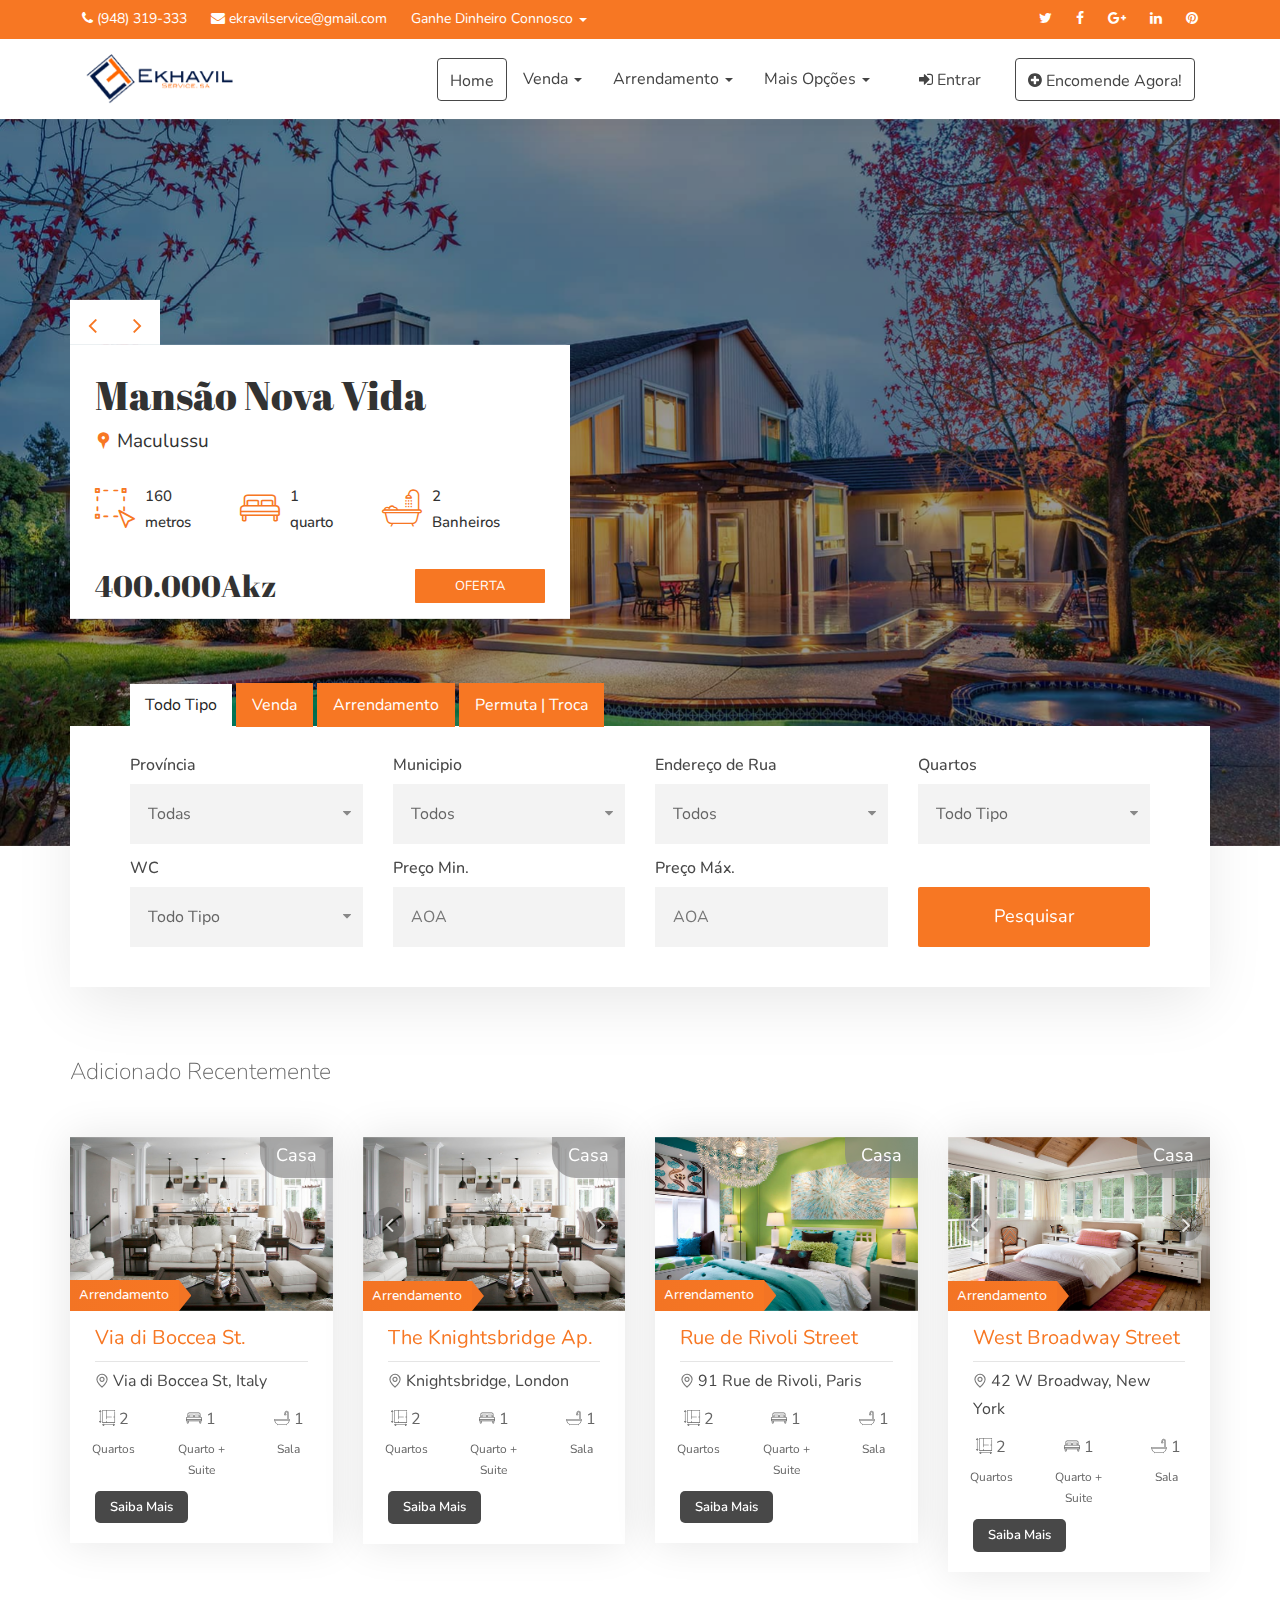
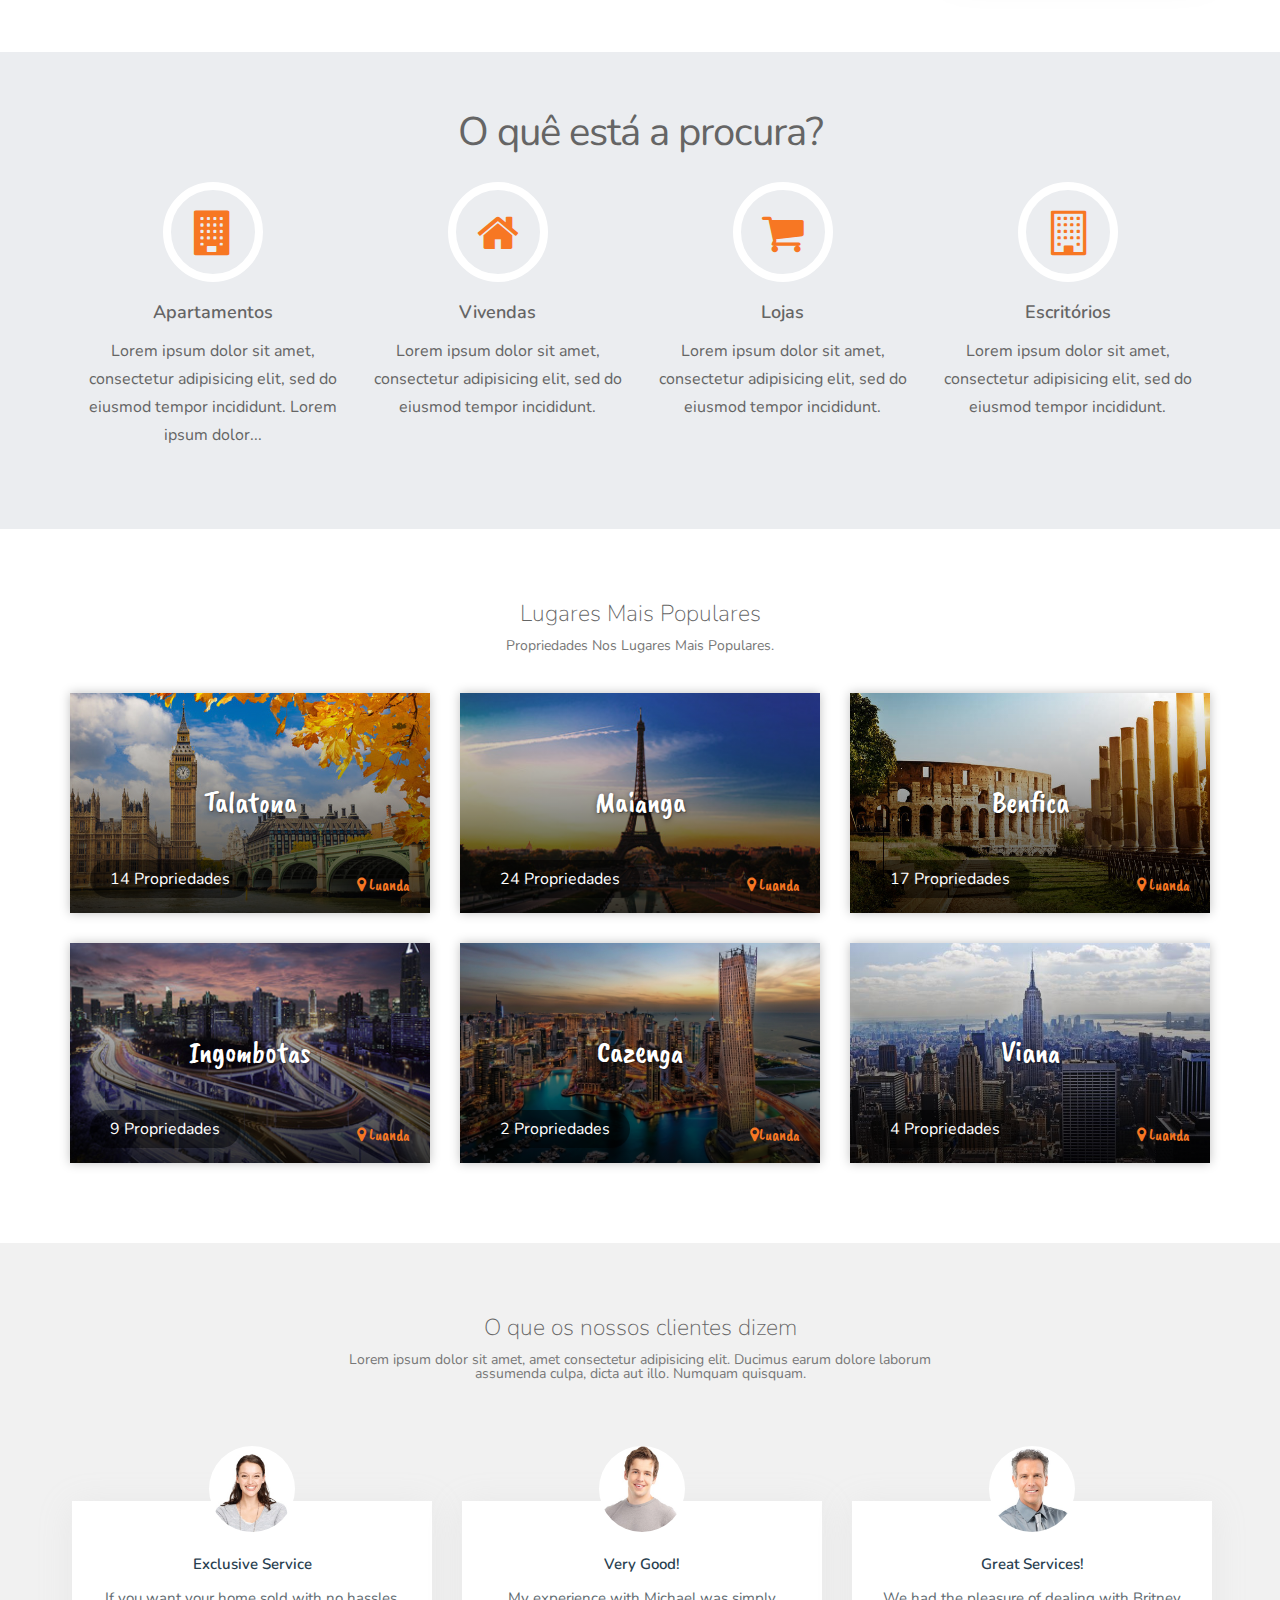
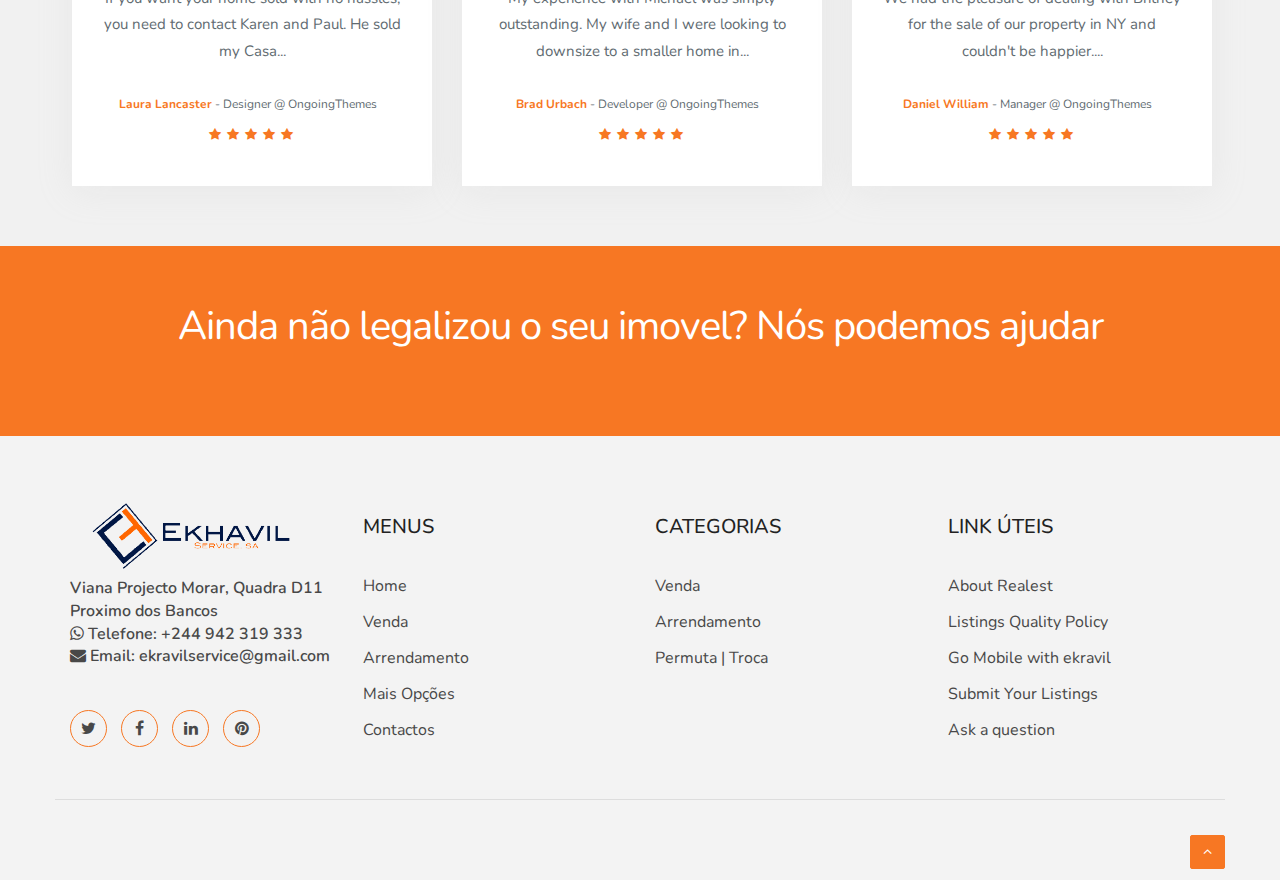
==== commit 1b21582e: "Feito" ====
--- a/index.html
+++ b/index.html
@@ -5,8 +5,10 @@
     <meta name="viewport" content="width=device-width, initial-scale=1" />
     <title>Ekravil | Empresa de Construção Cívil</title>
     <link rel="icon" href="assets/uploads/2020/03/ico.png" />
-
-    <meta property="og:title" content="Front Page" />
+    <meta name="description"
+    content="Ekravil | Empresa de Construção Cívil">
+    <meta property="og:image" content="assets/uploads/2020/03/seo.png">
+    <meta property="og:title" content="Ekravil | Empresa de Construção Cívil" />
     <style type="text/css">
       img.wp-smiley,
       img.emoji {
@@ -52,7 +54,7 @@
     />
     <link
       rel="stylesheet"
-      id="homelist-fonts-css"
+      id="ekravil-fonts-css"
       href="https://fonts.googleapis.com/css?family=Nunito%3A200%2C200i%2C300%2C300i%2C400%2C400i%2C600%2C600i%2C700%2C700i%2C800%2C800i%2C900%2C900i%7CVarela+Round%7CAbril+Fatface%7CCaveat+Brush&#038;subset=latin%2Clatin-ext"
       type="text/css"
       media="all"
@@ -60,70 +62,70 @@
     <link
       rel="stylesheet"
       id="bootstrap-css"
-      href="assets/themes/homelist/assets/css/bootstrap.css"
+      href="assets/themes/ekravil/assets/css/bootstrap.css"
       type="text/css"
       media="all"
     />
     <link
       rel="stylesheet"
       id="animate-css"
-      href="assets/themes/homelist/assets/css/animate.min.css"
+      href="assets/themes/ekravil/assets/css/animate.min.css"
       type="text/css"
       media="all"
     />
     <link
       rel="stylesheet"
       id="slick-css"
-      href="assets/themes/homelist/assets/css/slick.css"
+      href="assets/themes/ekravil/assets/css/slick.css"
       type="text/css"
       media="all"
     />
     <link
       rel="stylesheet"
       id="slick-theme-css"
-      href="assets/themes/homelist/assets/css/slick-theme.css"
+      href="assets/themes/ekravil/assets/css/slick-theme.css"
       type="text/css"
       media="all"
     />
     <link
       rel="stylesheet"
       id="font-awesome-css"
-      href="assets/themes/homelist/assets/css/font-awesome.min.css"
+      href="assets/themes/ekravil/assets/css/font-awesome.min.css"
       type="text/css"
       media="all"
     />
     <link
       rel="stylesheet"
       id="flaticon-css"
-      href="assets/themes/homelist/assets/fonts/flaticon/flaticon.css"
+      href="assets/themes/ekravil/assets/fonts/flaticon/flaticon.css"
       type="text/css"
       media="all"
     />
     <link
       rel="stylesheet"
       id="wp-style-css"
-      href="assets/themes/homelist/style.css"
+      href="assets/themes/ekravil/style.css"
       type="text/css"
       media="all"
     />
     <link
       rel="stylesheet"
-      id="homelist-style-css"
-      href="assets/themes/homelist/assets/css/style.css"
+      id="ekravil-style-css"
+      href="assets/themes/ekravil/assets/css/style.css"
       type="text/css"
       media="all"
     />
     <link
       rel="stylesheet"
-      id="homelist-reset-css"
-      href="assets/themes/homelist/assets/css/reset.css"
+      id="ekravil-reset-css"
+      href="assets/themes/ekravil/assets/css/reset.css"
       type="text/css"
       media="all"
     />
     <link
       rel="stylesheet"
-      id="homelist-responsive-css"
-      href="assets/themes/homelist/assets/css/responsive.css"
+      id="ekravil-responsive-css"
+      href="assets/themes/ekravil/assets/css/responsive.css"
       type="text/css"
       media="all"
     />
@@ -154,12 +156,12 @@
     <link
       rel="alternate"
       type="application/json+oembed"
-      href="wp-json/oembed/1.0/embed?url=http%3A%2F%2Fthemes.ongoingthemes.com%2Fhomelist%2F"
+      href="wp-json/oembed/1.0/embed?url=http%3A%2F%2Fthemes.ongoingthemes.com%2Fekravil%2F"
     />
     <link
       rel="alternate"
       type="text/xml+oembed"
-      href="wp-json/oembed/1.0/embed?url=http%3A%2F%2Fthemes.ongoingthemes.com%2Fhomelist%2F&#038;format=xml"
+      href="wp-json/oembed/1.0/embed?url=http%3A%2F%2Fthemes.ongoingthemes.com%2Fekravil%2F&#038;format=xml"
     />
   </head>
 
@@ -207,8 +209,34 @@
                         menu-item-object-page menu-item-488
                       "
                     >
-                      <a title="Home Page 2" href="property-slider/"
-                        >Ganhe Dinheiro Connosco</a
+                      <a title="Agente" href="#"
+                        >Agente</a
+                      >
+                    </li>
+
+                    <li
+                      id="menu-item-488"
+                      class="
+                        menu-item
+                        menu-item-type-post_type
+                        menu-item-object-page menu-item-488
+                      "
+                    >
+                      <a title="Parceiro" href="#"
+                        >Parceiro</a
+                      >
+                    </li>
+
+                    <li
+                      id="menu-item-488"
+                      class="
+                        menu-item
+                        menu-item-type-post_type
+                        menu-item-object-page menu-item-488
+                      "
+                    >
+                      <a title="Proprietário" href="#"
+                        >Proprietário </a
                       >
                     </li>
                   </ul>
@@ -272,15 +300,16 @@
             <div class="collapse navbar-collapse" id="navbar-top">
               <ul class="nav navbar-nav navbar-right">
                 <li>
+                  <a class="signin" href="#"
+                    ><i class="fa fa-sign-in"></i> Entrar</a
+                  >
+                </li>
+                <li>
                   <a href="#" class="submit-property"
                     ><i class="fa fa-plus-circle"></i> Encomende Agora!</a
                   >
                 </li>
-                <li>
-                  <a class="signin" href="#"
-                    ><i class="fa fa-sign-in"></i> Entrar</a
-                  >
-                </li>
+                
               </ul>
               <div id="navbar-top-2" class="menu-primary-container">
                 <ul id="primary-menu" class="nav navbar-nav navbar-right">
@@ -292,7 +321,7 @@
                       menu-item-object-page menu-item-800
                     "
                   >
-                    <a title="Home" href="index.html">Home</a>
+                    <a title="Home" href="index.html" class="active">Home</a>
                   </li>
                   <li
                     id="menu-item-733"
@@ -322,7 +351,57 @@
                           menu-item-object-page menu-item-778
                         "
                       >
-                        <a title="Row Listing" href="#">Venda</a>
+                        <a title="Apartamentos" href="#">Apartamentos</a>
+                      </li>
+                      <li
+                        id="menu-item-778"
+                        class="
+                          menu-item
+                          menu-item-type-post_type
+                          menu-item-object-page menu-item-778
+                        "
+                      >
+                        <a title="Vivendas" href="#">Vivendas</a>
+                      </li>
+                      <li
+                        id="menu-item-778"
+                        class="
+                          menu-item
+                          menu-item-type-post_type
+                          menu-item-object-page menu-item-778
+                        "
+                      >
+                        <a title="Escritórios" href="#">Escritórios</a>
+                      </li>
+                      <li
+                        id="menu-item-778"
+                        class="
+                          menu-item
+                          menu-item-type-post_type
+                          menu-item-object-page menu-item-778
+                        "
+                      >
+                        <a title="Amazens" href="#">Amazens</a>
+                      </li>
+                      <li
+                        id="menu-item-778"
+                        class="
+                          menu-item
+                          menu-item-type-post_type
+                          menu-item-object-page menu-item-778
+                        "
+                      >
+                        <a title="Lojas" href="#">Lojas</a>
+                      </li>
+                      <li
+                        id="menu-item-778"
+                        class="
+                          menu-item
+                          menu-item-type-post_type
+                          menu-item-object-page menu-item-778
+                        "
+                      >
+                        <a title="Terrenos" href="#">Terrenos</a>
                       </li>
                     </ul>
                   </li>
@@ -378,6 +457,16 @@
                       >Mais Opções <span class="caret"></span
                     ></a>
                     <ul role="menu" class="dropdown-menu">
+                      <li id="menu-item-734" class="menu-item menu-item-type-custom menu-item-object-custom menu-item-has-children menu-item-734 dropdown"><a title="Locations" href="#" data-toggle="dropdown" class="dropdown-toggle" aria-haspopup="true">Permuta | Troca</a>
+                        <ul role="menu" class=" dropdown-menu" style="top: 0px; left: 156px;">
+                          <li id="menu-item-735" class="menu-item menu-item-type-taxonomy menu-item-object-locations menu-item-735"><a title="Apartamentos" href="#">Apartamentos</a></li>
+                          <li id="menu-item-735" class="menu-item menu-item-type-taxonomy menu-item-object-locations menu-item-735"><a title="Vivendas" href="#">Vivendas</a></li>
+                          <li id="menu-item-735" class="menu-item menu-item-type-taxonomy menu-item-object-locations menu-item-735"><a title="Escritórios" href="#">Escritórios</a></li>
+                          <li id="menu-item-735" class="menu-item menu-item-type-taxonomy menu-item-object-locations menu-item-735"><a title="Armazens" href="#">Armazens</a></li>
+                          <li id="menu-item-735" class="menu-item menu-item-type-taxonomy menu-item-object-locations menu-item-735"><a title="Lojas" href="#">Lojas</a></li>
+                          <li id="menu-item-735" class="menu-item menu-item-type-taxonomy menu-item-object-locations menu-item-735"><a title="Terrenos" href="#">Terrenos</a></li>
+                        </ul>
+                      </li>
                       <li
                         id="menu-item-757"
                         class="
@@ -386,22 +475,32 @@
                           menu-item-object-page menu-item-757
                         "
                       >
-                        <a title="My Properties" href="my-properties/"
-                          >Mais Opções</a
+                        <a title="My Properties" href="#"
+                          >Avaliação de imóveis</a
+                        >
+                      </li>
+                      <li id="menu-item-734" class="menu-item menu-item-type-custom menu-item-object-custom menu-item-has-children menu-item-734 dropdown"><a title="Locations" href="#" data-toggle="dropdown" class="dropdown-toggle" aria-haspopup="true">Lançamento</a>
+                        <ul role="menu" class=" dropdown-menu" style="top: 0px; left: 156px;">
+                          <li id="menu-item-735" class="menu-item menu-item-type-taxonomy menu-item-object-locations menu-item-735"><a title="Empreendimento" href="#">Empreendimento</a></li>
+                          <li id="menu-item-735" class="menu-item menu-item-type-taxonomy menu-item-object-locations menu-item-735"><a title="Codomínio" href="#">Codomínio</a></li>
+                          <li id="menu-item-735" class="menu-item menu-item-type-taxonomy menu-item-object-locations menu-item-735"><a title="Edifício" href="#">Edifício</a></li>
+                        </ul>
+                      </li>
+                      <li
+                        id="menu-item-757"
+                        class="
+                          menu-item
+                          menu-item-type-post_type
+                          menu-item-object-page menu-item-757
+                        "
+                      >
+                        <a title="Contaco" href="contactos.html"
+                          >Contacto</a
                         >
                       </li>
                     </ul>
                   </li>
-                  <li
-                    id="menu-item-800"
-                    class="
-                      menu-item
-                      menu-item-type-post_type
-                      menu-item-object-page menu-item-800
-                    "
-                  >
-                    <a title="Contact" href="#">Contactos</a>
-                  </li>
+
                 </ul>
               </div>
             </div>
@@ -468,8 +567,9 @@
                                   >
                                 </li>
                               </ul>
+                              <h2 style="float: left;">400.000Akz</h2>
                               <span class="sticker">Oferta</span>
-                              <h2>400.000Akz</h2>
+                              
 
                               <div class="slide-controls">
                                 <a
@@ -509,7 +609,7 @@
                             <div class="slider-details">
                               <h1>
                                 <a
-                                  href="assets/properties/west-broadway-street/"
+                                  href="assets/propriedades/1.html"
                                   >Mansão dos Sonhos</a
                                 >
                               </h1>
@@ -542,8 +642,9 @@
                                   >
                                 </li>
                               </ul>
+                              <h2 style="float: left;">800.000Akz</h2>
                               <span class="sticker">Oferta</span>
-                              <h2>800.000Akz</h2>
+                              
 
                               <div class="slide-controls">
                                 <a
@@ -1028,7 +1129,7 @@
                           alt=""
                         />
                         <a
-                          href="properties/via-di-boccea-st/"
+                          href="propriedades/1.html"
                           class="property-box-image-inner"
                         >
                           <div class="property-price">
@@ -1042,7 +1143,7 @@
                       </div>
                       <div class="property-content">
                         <h3>
-                          <a href="properties/via-di-boccea-st/"
+                          <a href="propriedades/1.html"
                             >Via di Boccea St.</a
                           >
                           <small
@@ -1069,7 +1170,7 @@
                       </div>
                       <div class="property-buttons">
                         <a
-                          href="properties/via-di-boccea-st/"
+                          href="propriedades/1.html"
                           class="property-btn"
                           >Saiba Mais</a
                         >
@@ -1103,7 +1204,7 @@
                           </div>
                         </div>
                         <a
-                          href="properties/the-knightsbridge-ap/"
+                          href="propriedades/1.html"
                           class="property-box-image-inner"
                         >
                           <div class="property-price">
@@ -1117,7 +1218,7 @@
                       </div>
                       <div class="property-content">
                         <h3>
-                          <a href="properties/the-knightsbridge-ap/"
+                          <a href="propriedades/1.html"
                             >The Knightsbridge Ap.</a
                           >
                           <small
@@ -1144,7 +1245,7 @@
                       </div>
                       <div class="property-buttons">
                         <a
-                          href="properties/the-knightsbridge-ap/"
+                          href="propriedades/1.html"
                           class="property-btn"
                           >Saiba Mais</a
                         >
@@ -1165,7 +1266,7 @@
                           alt=""
                         />
                         <a
-                          href="properties/rue-de-rivoli/"
+                          href="propriedades/1.html"
                           class="property-box-image-inner"
                         >
                           <div class="property-price">
@@ -1179,7 +1280,7 @@
                       </div>
                       <div class="property-content">
                         <h3>
-                          <a href="properties/rue-de-rivoli/"
+                          <a href="propriedades/1.html"
                             >Rue de Rivoli Street</a
                           >
                           <small
@@ -1205,7 +1306,7 @@
                         </div>
                       </div>
                       <div class="property-buttons">
-                        <a href="properties/rue-de-rivoli/" class="property-btn"
+                        <a href="propriedades/1.html" class="property-btn"
                           >Saiba Mais</a
                         >
                       </div>
@@ -1238,7 +1339,7 @@
                           </div>
                         </div>
                         <a
-                          href="properties/west-broadway-street/"
+                          href="propriedades/1.html"
                           class="property-box-image-inner"
                         >
                           <div class="property-price">
@@ -1252,7 +1353,7 @@
                       </div>
                       <div class="property-content">
                         <h3>
-                          <a href="properties/west-broadway-street/"
+                          <a href="propriedades/1.html"
                             >West Broadway Street</a
                           >
                           <small
@@ -1279,7 +1380,7 @@
                       </div>
                       <div class="property-buttons">
                         <a
-                          href="properties/west-broadway-street/"
+                          href="propriedades/1.html"
                           class="property-btn"
                           >Saiba Mais</a
                         >
@@ -1297,8 +1398,8 @@
         </div>
 
         <div
-          id="homelist_services_widget-1"
-          class="widget widget_homelist_services_widget"
+          id="ekravil_services_widget-1"
+          class="widget widget_ekravil_services_widget"
         >
           <div id="service">
             <div class="container">
@@ -1383,8 +1484,8 @@
         </div>
 
         <div
-          id="homelist_locations_widget-2"
-          class="widget widget_homelist_locations_widget"
+          id="ekravil_locations_widget-2"
+          class="widget widget_ekravil_locations_widget"
          >
           <div id="property-location" style="background-color: #fff;">
             <!-- begin:content -->
@@ -1585,8 +1686,8 @@
         </div>
 
         <div
-          id="homelist_testimonials_widget-1"
-          class="widget widget_homelist_testimonials_widget"
+          id="ekravil_testimonials_widget-1"
+          class="widget widget_ekravil_testimonials_widget"
         >
           <!-- begin:testimonial -->
           <div id="testimonials" class="container-fluid">
@@ -1696,7 +1797,7 @@
         </div>
 
 
-        <div id="homelist_services_widget-1" class="widget widget_homelist_services_widget">
+        <div id="ekravil_services_widget-1" class="widget widget_ekravil_services_widget">
           <div id="service" style="background-color: #f77723 !important;">
             <div class="container">
               <h2 class="widgettitle" style="color: #fff">
@@ -1735,8 +1836,8 @@
                   </div>
                 </div>
                 <div
-                  id="homelist_social_links-1"
-                  class="widget widget_homelist_social_links"
+                  id="ekravil_social_links-1"
+                  class="widget widget_ekravil_social_links"
                 >
                   <ul class="social-links-icon">
                     <li>
@@ -1768,8 +1869,8 @@
             <div class="col-md-3 col-sm-6 col-xs-12">
               <div class="widget">
                 <div
-                  id="homelist_locations_widget-3"
-                  class="widget widget_homelist_locations_widget"
+                  id="ekravil_locations_widget-3"
+                  class="widget widget_ekravil_locations_widget"
                 >
                   <div class="Saiba Mais-location">
                     <h3>Menus</h3>
@@ -1853,7 +1954,7 @@
                         "
                       >
                         <a href="#"
-                          >Go Mobile with Homelist</a
+                          >Go Mobile with ekravil</a
                         >
                       </li>
                       <li
@@ -1938,7 +2039,7 @@
       /* <![CDATA[ */
       var wpcf7 = {
         apiSettings: {
-          root: "http:\/\/themes.ongoingthemes.com\/homelist\/wp-json\/contact-form-7\/v1",
+          root: "http:\/\/themes.ongoingthemes.com\/ekravil\/wp-json\/contact-form-7\/v1",
           namespace: "contact-form-7\/v1",
         },
       };
@@ -1950,25 +2051,25 @@
     ></script>
     <script
       type="text/javascript"
-      src="assets/themes/homelist/assets/js/bootstrap.js"
+      src="assets/themes/ekravil/assets/js/bootstrap.js"
     ></script>
     <script
       type="text/javascript"
-      src="assets/themes/homelist/assets/js/bootstrap-touch-slider.js"
+      src="assets/themes/ekravil/assets/js/bootstrap-touch-slider.js"
     ></script>
     <script
       type="text/javascript"
-      src="assets/themes/homelist/assets/js/jquery.easing.js"
+      src="assets/themes/ekravil/assets/js/jquery.easing.js"
     ></script>
     <script
       type="text/javascript"
-      src="assets/themes/homelist/assets/js/slick.min.js"
+      src="assets/themes/ekravil/assets/js/slick.min.js"
     ></script>
     <script type="text/javascript" src="vendor/js/imagesloaded.min.js"></script>
     <script type="text/javascript" src="vendor/js/masonry.min.js"></script>
     <script
       type="text/javascript"
-      src="assets/themes/homelist/assets/js/script.js"
+      src="assets/themes/ekravil/assets/js/script.js"
     ></script>
     <script type="text/javascript" src="vendor/js/wp-embed.min.js"></script>
     <script
--- a/assets/themes/ekravil/assets/fonts/flaticon/flaticon.css
+++ b/assets/themes/ekravil/assets/fonts/flaticon/flaticon.css
@@ -0,0 +1,274 @@
+	/*
+  	Flaticon icon font: Flaticon
+  	Creation date: 30/03/2018 13:32
+  	*/
+
+@font-face {
+  font-family: "Flaticon";
+  src: url("./Flaticon.eot");
+  src: url("./Flaticon.eot?#iefix") format("embedded-opentype"),
+       url("./Flaticon.woff") format("woff"),
+       url("./Flaticon.ttf") format("truetype"),
+       url("./Flaticon.svg#Flaticon") format("svg");
+  font-weight: normal;
+  font-style: normal;
+}
+
+@media screen and (-webkit-min-device-pixel-ratio:0) {
+  @font-face {
+    font-family: "Flaticon";
+    src: url("./Flaticon.svg#Flaticon") format("svg");
+  }
+}
+
+[class^="flaticon-"]:before, [class*=" flaticon-"]:before,
+[class^="flaticon-"]:after, [class*=" flaticon-"]:after {   
+    font-family: Flaticon;
+    font-style: normal;
+}
+
+.flaticon-placeholder:before { content: "\f100"; }
+.flaticon-facebook-placeholder-for-locate-places-on-maps:before { content: "\f101"; }
+.flaticon-map-marker:before { content: "\f102"; }
+.flaticon-home-location-marker:before { content: "\f103"; }
+.flaticon-maps-and-flags-1:before { content: "\f104"; }
+.flaticon-maps-and-flags:before { content: "\f105"; }
+.flaticon-hands:before { content: "\f106"; }
+.flaticon-shapes:before { content: "\f107"; }
+.flaticon-signs:before { content: "\f108"; }
+.flaticon-interface:before { content: "\f109"; }
+.flaticon-technology:before { content: "\f10a"; }
+.flaticon-medal:before { content: "\f10b"; }
+.flaticon-social-1:before { content: "\f10c"; }
+.flaticon-cogwheel:before { content: "\f10d"; }
+.flaticon-social:before { content: "\f10e"; }
+.flaticon-photo:before { content: "\f10f"; }
+.flaticon-tool-1:before { content: "\f110"; }
+.flaticon-arrow:before { content: "\f111"; }
+.flaticon-filter:before { content: "\f112"; }
+.flaticon-monitor:before { content: "\f113"; }
+.flaticon-loading:before { content: "\f114"; }
+.flaticon-question:before { content: "\f115"; }
+.flaticon-wall-clock:before { content: "\f116"; }
+.flaticon-right-arrow-1:before { content: "\f117"; }
+.flaticon-diskette:before { content: "\f118"; }
+.flaticon-eye:before { content: "\f119"; }
+.flaticon-power-button:before { content: "\f11a"; }
+.flaticon-edit:before { content: "\f11b"; }
+.flaticon-refresh:before { content: "\f11c"; }
+.flaticon-down-arrow:before { content: "\f11d"; }
+.flaticon-menu:before { content: "\f11e"; }
+.flaticon-email:before { content: "\f11f"; }
+.flaticon-home-3:before { content: "\f120"; }
+.flaticon-followers:before { content: "\f121"; }
+.flaticon-expand:before { content: "\f122"; }
+.flaticon-key-2:before { content: "\f123"; }
+.flaticon-left-arrow:before { content: "\f124"; }
+.flaticon-credit-card:before { content: "\f125"; }
+.flaticon-telephone:before { content: "\f126"; }
+.flaticon-pin-1:before { content: "\f127"; }
+.flaticon-padlock:before { content: "\f128"; }
+.flaticon-user-8:before { content: "\f129"; }
+.flaticon-add-user-1:before { content: "\f12a"; }
+.flaticon-time-left:before { content: "\f12b"; }
+.flaticon-clock:before { content: "\f12c"; }
+.flaticon-house-outline:before { content: "\f12d"; }
+.flaticon-home-2:before { content: "\f12e"; }
+.flaticon-file-1:before { content: "\f12f"; }
+.flaticon-file:before { content: "\f130"; }
+.flaticon-help:before { content: "\f131"; }
+.flaticon-support:before { content: "\f132"; }
+.flaticon-phone-call-3:before { content: "\f133"; }
+.flaticon-24-hours-1:before { content: "\f134"; }
+.flaticon-24-hours:before { content: "\f135"; }
+.flaticon-headset:before { content: "\f136"; }
+.flaticon-pin:before { content: "\f137"; }
+.flaticon-password-2:before { content: "\f138"; }
+.flaticon-key-1:before { content: "\f139"; }
+.flaticon-bbq-1:before { content: "\f13a"; }
+.flaticon-garage:before { content: "\f13b"; }
+.flaticon-elevator-3:before { content: "\f13c"; }
+.flaticon-bbq:before { content: "\f13d"; }
+.flaticon-barbecue-1:before { content: "\f13e"; }
+.flaticon-target:before { content: "\f13f"; }
+.flaticon-nurse:before { content: "\f140"; }
+.flaticon-parking-2:before { content: "\f141"; }
+.flaticon-washing-machine-2:before { content: "\f142"; }
+.flaticon-green-energy:before { content: "\f143"; }
+.flaticon-bath-3:before { content: "\f144"; }
+.flaticon-tray:before { content: "\f145"; }
+.flaticon-microwave:before { content: "\f146"; }
+.flaticon-kitchen:before { content: "\f147"; }
+.flaticon-swimming-pool-1:before { content: "\f148"; }
+.flaticon-washing-machine-1:before { content: "\f149"; }
+.flaticon-hospital-1:before { content: "\f14a"; }
+.flaticon-bed:before { content: "\f14b"; }
+.flaticon-towel-1:before { content: "\f14c"; }
+.flaticon-grill-1:before { content: "\f14d"; }
+.flaticon-meat-1:before { content: "\f14e"; }
+.flaticon-customer-support:before { content: "\f14f"; }
+.flaticon-juicer-2:before { content: "\f150"; }
+.flaticon-iron-2:before { content: "\f151"; }
+.flaticon-ethernet-3:before { content: "\f152"; }
+.flaticon-select-1:before { content: "\f153"; }
+.flaticon-select:before { content: "\f154"; }
+.flaticon-notification:before { content: "\f155"; }
+.flaticon-house-3:before { content: "\f156"; }
+.flaticon-room-service:before { content: "\f157"; }
+.flaticon-hair-dryer-2:before { content: "\f158"; }
+.flaticon-fridge-1:before { content: "\f159"; }
+.flaticon-plans:before { content: "\f15a"; }
+.flaticon-login-4:before { content: "\f15b"; }
+.flaticon-chef-1:before { content: "\f15c"; }
+.flaticon-lock-1:before { content: "\f15d"; }
+.flaticon-dryer:before { content: "\f15e"; }
+.flaticon-hair-dryer-1:before { content: "\f15f"; }
+.flaticon-ethernet-2:before { content: "\f160"; }
+.flaticon-grill:before { content: "\f161"; }
+.flaticon-hospital:before { content: "\f162"; }
+.flaticon-strength:before { content: "\f163"; }
+.flaticon-bath-2:before { content: "\f164"; }
+.flaticon-skyscrapper-1:before { content: "\f165"; }
+.flaticon-balcony:before { content: "\f166"; }
+.flaticon-password-1:before { content: "\f167"; }
+.flaticon-espresso:before { content: "\f168"; }
+.flaticon-megaphone:before { content: "\f169"; }
+.flaticon-home-1:before { content: "\f16a"; }
+.flaticon-key:before { content: "\f16b"; }
+.flaticon-room-key:before { content: "\f16c"; }
+.flaticon-parking-1:before { content: "\f16d"; }
+.flaticon-hairdryer:before { content: "\f16e"; }
+.flaticon-air-conditioner-2:before { content: "\f16f"; }
+.flaticon-bathtub-1:before { content: "\f170"; }
+.flaticon-telemarketer-1:before { content: "\f171"; }
+.flaticon-bath-1:before { content: "\f172"; }
+.flaticon-telemarketer:before { content: "\f173"; }
+.flaticon-dial:before { content: "\f174"; }
+.flaticon-elevator-2:before { content: "\f175"; }
+.flaticon-bottle:before { content: "\f176"; }
+.flaticon-login-3:before { content: "\f177"; }
+.flaticon-logout-2:before { content: "\f178"; }
+.flaticon-shopping-center:before { content: "\f179"; }
+.flaticon-bathtub:before { content: "\f17a"; }
+.flaticon-hair-dryer:before { content: "\f17b"; }
+.flaticon-password:before { content: "\f17c"; }
+.flaticon-refrigerator:before { content: "\f17d"; }
+.flaticon-house-2:before { content: "\f17e"; }
+.flaticon-university:before { content: "\f17f"; }
+.flaticon-towel:before { content: "\f180"; }
+.flaticon-nature:before { content: "\f181"; }
+.flaticon-sweep:before { content: "\f182"; }
+.flaticon-spray:before { content: "\f183"; }
+.flaticon-toilet:before { content: "\f184"; }
+.flaticon-meat:before { content: "\f185"; }
+.flaticon-juicer-1:before { content: "\f186"; }
+.flaticon-dishwasher:before { content: "\f187"; }
+.flaticon-steak:before { content: "\f188"; }
+.flaticon-microwave-oven-3:before { content: "\f189"; }
+.flaticon-air-conditioner-1:before { content: "\f18a"; }
+.flaticon-user-7:before { content: "\f18b"; }
+.flaticon-school:before { content: "\f18c"; }
+.flaticon-weightlifting:before { content: "\f18d"; }
+.flaticon-wifi-2:before { content: "\f18e"; }
+.flaticon-locked-1:before { content: "\f18f"; }
+.flaticon-locked:before { content: "\f190"; }
+.flaticon-user-6:before { content: "\f191"; }
+.flaticon-user-5:before { content: "\f192"; }
+.flaticon-user-4:before { content: "\f193"; }
+.flaticon-users-1:before { content: "\f194"; }
+.flaticon-users:before { content: "\f195"; }
+.flaticon-lock:before { content: "\f196"; }
+.flaticon-exit:before { content: "\f197"; }
+.flaticon-login-2:before { content: "\f198"; }
+.flaticon-smartphone-1:before { content: "\f199"; }
+.flaticon-internet:before { content: "\f19a"; }
+.flaticon-wifi-1:before { content: "\f19b"; }
+.flaticon-wifi:before { content: "\f19c"; }
+.flaticon-wireless-internet:before { content: "\f19d"; }
+.flaticon-speaker:before { content: "\f19e"; }
+.flaticon-compact-disc-1:before { content: "\f19f"; }
+.flaticon-compact-disc:before { content: "\f1a0"; }
+.flaticon-cooler:before { content: "\f1a1"; }
+.flaticon-iron-1:before { content: "\f1a2"; }
+.flaticon-juicer:before { content: "\f1a3"; }
+.flaticon-fridge:before { content: "\f1a4"; }
+.flaticon-radiator:before { content: "\f1a5"; }
+.flaticon-ethernet-1:before { content: "\f1a6"; }
+.flaticon-elevator-1:before { content: "\f1a7"; }
+.flaticon-chef:before { content: "\f1a8"; }
+.flaticon-user-3:before { content: "\f1a9"; }
+.flaticon-logout-1:before { content: "\f1aa"; }
+.flaticon-login-1:before { content: "\f1ab"; }
+.flaticon-logout:before { content: "\f1ac"; }
+.flaticon-login:before { content: "\f1ad"; }
+.flaticon-ethernet:before { content: "\f1ae"; }
+.flaticon-mail:before { content: "\f1af"; }
+.flaticon-phone-call-2:before { content: "\f1b0"; }
+.flaticon-man:before { content: "\f1b1"; }
+.flaticon-karaoke:before { content: "\f1b2"; }
+.flaticon-computer:before { content: "\f1b3"; }
+.flaticon-envelope:before { content: "\f1b4"; }
+.flaticon-phone-call-1:before { content: "\f1b5"; }
+.flaticon-microwave-oven-2:before { content: "\f1b6"; }
+.flaticon-iron:before { content: "\f1b7"; }
+.flaticon-kettle-1:before { content: "\f1b8"; }
+.flaticon-swimming-pool:before { content: "\f1b9"; }
+.flaticon-elevator:before { content: "\f1ba"; }
+.flaticon-barbecue:before { content: "\f1bb"; }
+.flaticon-profile:before { content: "\f1bc"; }
+.flaticon-light-bulb:before { content: "\f1bd"; }
+.flaticon-air-conditioner:before { content: "\f1be"; }
+.flaticon-ventilator:before { content: "\f1bf"; }
+.flaticon-microwave-oven-1:before { content: "\f1c0"; }
+.flaticon-washing-machine:before { content: "\f1c1"; }
+.flaticon-smartphone:before { content: "\f1c2"; }
+.flaticon-house-1:before { content: "\f1c3"; }
+.flaticon-phone-call:before { content: "\f1c4"; }
+.flaticon-kettle:before { content: "\f1c5"; }
+.flaticon-tool:before { content: "\f1c6"; }
+.flaticon-small-oven:before { content: "\f1c7"; }
+.flaticon-add-user:before { content: "\f1c8"; }
+.flaticon-hot-espresso:before { content: "\f1c9"; }
+.flaticon-maid:before { content: "\f1ca"; }
+.flaticon-sweeper-working:before { content: "\f1cb"; }
+.flaticon-man-vacuum:before { content: "\f1cc"; }
+.flaticon-bathroom-1:before { content: "\f1cd"; }
+.flaticon-antique-balcony:before { content: "\f1ce"; }
+.flaticon-bath:before { content: "\f1cf"; }
+.flaticon-bathroom:before { content: "\f1d0"; }
+.flaticon-cleaning-service:before { content: "\f1d1"; }
+.flaticon-old-hair-dryer:before { content: "\f1d2"; }
+.flaticon-microwave-oven:before { content: "\f1d3"; }
+.flaticon-refrigerator-outline:before { content: "\f1d4"; }
+.flaticon-new-email-outline:before { content: "\f1d5"; }
+.flaticon-wiping-swipe-for-floors:before { content: "\f1d6"; }
+.flaticon-square-layouting-with-black-square-in-east-area:before { content: "\f1d7"; }
+.flaticon-wide-tv:before { content: "\f1d8"; }
+.flaticon-ventilation-symbol:before { content: "\f1d9"; }
+.flaticon-laundry-machine:before { content: "\f1da"; }
+.flaticon-swimming-silhouette:before { content: "\f1db"; }
+.flaticon-right-arrow:before { content: "\f1dc"; }
+.flaticon-parking:before { content: "\f1dd"; }
+.flaticon-home:before { content: "\f1de"; }
+.flaticon-transaction-1:before { content: "\f1df"; }
+.flaticon-taxi:before { content: "\f1e0"; }
+.flaticon-user-2:before { content: "\f1e1"; }
+.flaticon-car:before { content: "\f1e2"; }
+.flaticon-house:before { content: "\f1e3"; }
+.flaticon-favorites:before { content: "\f1e4"; }
+.flaticon-wrench:before { content: "\f1e5"; }
+.flaticon-user-1:before { content: "\f1e6"; }
+.flaticon-share-1:before { content: "\f1e7"; }
+.flaticon-user:before { content: "\f1e8"; }
+.flaticon-pencil:before { content: "\f1e9"; }
+.flaticon-photo-camera:before { content: "\f1ea"; }
+.flaticon-share:before { content: "\f1eb"; }
+.flaticon-heart:before { content: "\f1ec"; }
+.flaticon-favorite:before { content: "\f1ed"; }
+.flaticon-favorites-button:before { content: "\f1ee"; }
+.flaticon-closed-lock:before { content: "\f1ef"; }
+.flaticon-edit-user:before { content: "\f1f0"; }
+.flaticon-transaction:before { content: "\f1f1"; }
+.flaticon-edit-woman-with-bund-profile:before { content: "\f1f2"; }
+.flaticon-star:before { content: "\f1f3"; }
+.flaticon-credit-card-payment:before { content: "\f1f4"; }--- a/assets/themes/ekravil/style.css
+++ b/assets/themes/ekravil/style.css
@@ -0,0 +1,252 @@
+
+
+.alignleft {
+    float: left;
+	margin: 0.375em 1.75em 1.75em 0;
+}
+
+.alignright {
+	float: right;
+	margin: 0.375em 0 1.75em 1.75em;
+}
+
+.aligncenter {
+	clear: both;
+	display: block;
+	margin: 0 auto 1.75em;
+}
+
+blockquote.alignleft {
+	margin: 0.3157894737em 1.4736842105em 1.473684211em 0;
+}
+
+blockquote.alignright {
+	margin: 0.3157894737em 0 1.473684211em 1.4736842105em;
+}
+
+blockquote.aligncenter {
+	margin-bottom: 1.473684211em;
+}
+.wp-caption {
+	margin-bottom: 1.75em;
+	max-width: 100%;
+}
+
+.wp-caption img[class*="wp-image-"] {
+	display: block;
+	margin: 0;
+}
+
+.wp-caption .wp-caption-text {
+	color: #686868;
+	font-size: 13px;
+	font-style: italic;
+	line-height: 1.6153846154;
+	padding-top: 0.5384615385em;
+}
+
+.sticky {
+    color: #d76565;
+}
+.bypostauthor{
+    background-color: #4d535f;
+    color: white;
+}
+
+
+/** Galleries */
+
+.gallery {
+	margin: 0 -1.1666667% 1.75em;
+}
+
+.gallery-item {
+	display: inline-block;
+	max-width: 33.33%;
+	padding: 0 1.1400652% 2.2801304%;
+	text-align: center;
+	vertical-align: top;
+	width: 100%;
+}
+
+.gallery-columns-1 .gallery-item {
+	max-width: 100%;
+}
+
+.gallery-columns-2 .gallery-item {
+	max-width: 50%;
+}
+
+.gallery-columns-4 .gallery-item {
+	max-width: 25%;
+}
+
+.gallery-columns-5 .gallery-item {
+	max-width: 20%;
+}
+
+.gallery-columns-6 .gallery-item {
+	max-width: 16.66%;
+}
+
+.gallery-columns-7 .gallery-item {
+	max-width: 14.28%;
+}
+
+.gallery-columns-8 .gallery-item {
+	max-width: 12.5%;
+}
+
+.gallery-columns-9 .gallery-item {
+	max-width: 11.11%;
+}
+
+.gallery-icon img {
+	margin: 0 auto;
+}
+
+.gallery-caption {
+	color: #686868;
+	display: block;
+	font-size: 13px;
+	font-style: italic;
+	line-height: 1.6153846154;
+	padding-top: 0.5384615385em;
+}
+
+.gallery-columns-6 .gallery-caption,
+.gallery-columns-7 .gallery-caption,
+.gallery-columns-8 .gallery-caption,
+.gallery-columns-9 .gallery-caption {
+	display: none;
+}
+
+
+/* calendar widget */
+.widget_calendar {
+    margin-bottom: 20px;
+}
+
+#wp-calendar {
+    width: 100%;
+}
+
+#wp-calendar caption {
+    cursor: pointer;
+    font-size: 16px;
+    margin: 0;
+    padding: 8px;
+    outline: 0 none !important;
+    color: #fff;
+    background: #e43771;
+}
+
+#wp-calendar thead {
+    font-size: 10px;
+}
+
+#wp-calendar thead th {
+    text-align: center;
+    font-size: 12px;
+}
+
+#wp-calendar tbody {
+    color: #999;
+}
+
+#wp-calendar tbody td {
+    text-align: center;
+    font-size: 13px;
+    font-weight: 600;
+}
+
+#wp-calendar tbody td:hover {
+    background: #fff;
+}
+
+#wp-calendar tbody .pad {
+    background: none;
+}
+
+#wp-calendar tfoot #next {
+    text-align: right;
+}
+
+#wp-calendar tfoot #prev {
+    text-align: left;
+}
+
+#wp-calendar tfoot td {
+    border-bottom: none !important;
+}
+
+dl {
+	margin: 0 0 1.75em;
+}
+
+dt {
+	font-weight: 700;
+}
+
+dd {
+	margin: 0 0 1.75em;
+}
+
+.post-password-form input[type="password"] {
+    padding: 8px 20px;
+    border: 2px solid #e5e5e5;
+    color: #999999;
+    width: 100%;
+    line-height: 24px;
+    -webkit-box-shadow: none;
+    -moz-box-shadow: none;
+    box-shadow: none;
+    -webkit-border-image-slice: 1;
+    border: 2px solid #DACCE2;
+    box-shadow: inset 0 1px 1px rgba(0, 0, 0, .075);
+}
+
+.post-password-form > :last-child {
+	margin-bottom: 0;
+}
+
+.post-password-form input[type="button"], .post-password-form input[type="submit"] {
+    margin-left: -6px;
+    margin-top: -1px;
+    background: #ece4f0;
+    line-height: 28px;
+    min-height: 50px;
+    background: none;
+    transition: all 500ms ease;
+    -webkit-transition: all 500ms ease;
+    -ms-transition: all 500ms ease;
+    -o-transition: all 500ms ease;
+    font-weight: 400;
+    -webkit-appearance: none;
+    -moz-appearance: none;
+    appearance: none;
+    border-radius: 4px;
+    border: 2px solid #eee;
+    color: #414141;
+    font-size: 16px;
+    outline: 0;
+    vertical-align: middle;
+}
+
+.post-password-form input[type="button"]:hover, .post-password-form input[type="submit"]:hover {
+    background: #484848;
+    border: 2px solid #484848;
+}
+
+.pingback .comment-body > a {
+	box-shadow: 0 1px 0 0 currentColor;
+}
+.pingback .comment-body > a:hover,
+.pingback .comment-body > a:focus {
+	box-shadow: none;
+}
+.blog-comment .pingback,
+.blog-comment .trackback {
+	border-top: 1px solid #d1d1d1;
+	padding: 1.75em 0;
+}--- a/assets/themes/ekravil/assets/css/style.css
+++ b/assets/themes/ekravil/assets/css/style.css
@@ -0,0 +1,5618 @@
+/**/
+
+/*
+	========================================
+	TABLE OF CONTENT
+	========================================
+	
+	[1. Global Style]
+	[2. Topbar]
+	[3. Navbar]
+	[4. Header]
+	[5. Service]
+	[6. Content]
+	[7. Sidebars]
+	[8. Testimonial]
+    [9. Location]
+    [10. Property Detail]
+    [11. Agency Detail]
+    [12. CMB2]
+	[13. Footer]
+	[14. Copyright]
+    [15. Utils]
+    [16. Contact]
+    [17. 404]
+    [18. WP styles]
+    [19. Facts]
+
+
+*/
+
+
+/* 
+	==================
+	[1. Global Style]
+	==================
+*/
+
+body{
+	margin: 0;
+	padding: 0;
+    background: #fff;
+    overflow-x: hidden;
+	scrollbar-face-color: #333;
+    font-family: 'Nunito', "Varela Round", Helvetica, Arial, sans-serif;
+    font-size: 16px;
+    color: #656565;
+    line-height: 1.75;
+}
+
+
+::-moz-selection { 
+	color: #fff; 
+	text-shadow: none; 
+	background: #9C27B0; 
+}
+
+::-webkit-selection { 
+	color: #fff; 
+	text-shadow: none; 
+	background: #9C27B0; 
+}
+
+::selection { 
+	color: #fff; 
+	text-shadow: none; 
+	background: #9C27B0; 
+}
+
+
+h1,h2,h3,h4,h5,h6{
+	font-weight: 600;
+    font-family: 'Nunito', sans-serif;
+}
+
+a{
+	color: #a34e56;
+	text-decoration: none;
+}
+
+a:hover{
+	color: #6f9a37;
+	text-decoration: none;
+}
+
+img {
+	height: auto;
+	max-width: 100%;
+	vertical-align: middle;
+    backface-visibility: hidden;
+}
+
+select,
+textarea,
+input[type="text"],
+input[type="password"],
+input[type="datetime"],
+input[type="datetime-local"],
+input[type="date"],
+input[type="month"],
+input[type="time"],
+input[type="week"],
+input[type="number"],
+input[type="email"],
+input[type="url"],
+input[type="search"],
+input[type="tel"],
+input[type="color"],
+.uneditable-input {
+	color: #333;
+    border: 1px solid #ccc !important;
+    border: none !important;
+    background: #f3f3f3 !important;
+    box-shadow: 0 0 0 !important;
+    font-size: 16px !important;
+    min-height: 50px;
+    width: 100%;
+}
+
+select:focus,
+textarea:focus,
+input[type="text"]:focus,
+input[type="password"]:focus,
+input[type="datetime"]:focus,
+input[type="datetime-local"]:focus,
+input[type="date"]:focus,
+input[type="month"]:focus,
+input[type="time"]:focus,
+input[type="week"]:focus,
+input[type="number"]:focus,
+input[type="email"]:focus,
+input[type="url"]:focus,
+input[type="search"]:focus,
+input[type="tel"]:focus,
+input[type="color"]:focus,
+.uneditable-input:focus {
+	color: #82b440;
+	border-color: #bbb;
+	-webkit-box-shadow: none;
+	   -moz-box-shadow: none;
+		  	box-shadow: none;
+}
+
+.btn,
+.form-control{
+	-webkit-border-radius: 2px;
+	   -moz-border-radius: 2px;
+		 -o-border-radius: 2px;
+			border-radius: 2px;
+}
+
+.form-control:focus{
+	color: #82b440;
+	border-color: #bbb;
+	-webkit-box-shadow: none;
+	   -moz-box-shadow: none;
+		  	box-shadow: none;
+}
+
+.clear-marg{
+	margin: 0 !important;
+}
+
+.btn-success{
+	background-color: #f77723;
+	border-color: #f77723;
+}
+
+.btn-success:hover,
+.btn-success:focus,
+.btn-success:active,
+.btn-success.active,
+.btn-success.dropdown-toggle{
+	background-color: #6f9a37;
+	border-color: #6f9a37;
+}
+
+label {
+    font-weight: normal;
+}
+
+
+/* 
+	==================
+	[2. Topbar]
+	==================
+*/
+.topbar{
+	position: fixed;
+	top: 0;
+	left: 0;
+	z-index: 999;
+	width: 100%;
+	background: #f77723;
+}
+
+.topbar .container{
+	position: relative;
+}
+
+.topbar-right{
+	float: right;
+}
+
+.topbar-left{
+	float: left;
+}
+
+.topbar-nav{
+	margin: 0;
+	padding: 0;
+	list-style-type: none;
+}
+
+.topbar-nav > li{
+	float: left;
+}
+
+.topbar-nav > li > a{
+	display: block;
+	padding: 7px 12px;
+    color: #fff;
+    font-size: 14px;
+	background-color: transparent;
+}
+
+.topbar-nav > li > a:hover{
+	background: #1b1d2a;
+}
+
+.topbar-nav > .active > a,
+.topbar-nav > .active > a:hover,
+.topbar-nav > .active > a:focus{
+	background: #242636;
+}
+
+.topbar-nav > .disabled > a,
+.topbar-nav > .disabled > a:hover,
+.topbar-nav > .disabled > a:focus{
+	color: #fff;
+	background: #f77723;
+}
+
+
+/* 
+	==================
+	[3. Navbar]
+	==================
+*/
+
+.navbar {
+    min-height: 80px;
+}
+.navbar-default{
+	background-color: #fff;
+	border-color: #fff;
+}
+
+.navbar-default.navbar-fixed-top{
+	top: 40px;
+}
+
+.navbar-default .navbar-brand img{
+	height: 60px;
+	width: auto;
+	display: block;
+}
+
+.navbar-default .navbar-nav > li > ul::before {
+    position: absolute;
+    z-index: -2;
+    left: 40px;
+    top: -4px;
+    width: 20px;
+    height: 20px;
+    background: #ffffff;
+    content: "";
+    background: #ffffff;
+    -webkit-transform: rotate(-45deg);
+    -moz-transform: rotate(-45deg);
+    -ms-transform: rotate(-45deg);
+    -o-transform: rotate(-45deg);
+    transform: rotate(-45deg);
+    -webkit-border-radius: 3px;
+    -moz-border-radius: 3px;
+    -ms-border-radius: 3px;
+    -o-border-radius: 3px;
+    border-radius: 3px;
+}
+
+.navbar-right .dropdown-menu {
+    right: auto;
+    left: 0;
+}
+
+.navbar-right ul li a:after {
+    font-family: 'FontAwesome';
+    content: '\f105';
+    position: absolute;
+    right: 15px;
+}
+
+.navbar-right ul li a:only-child:after {
+    content: '';
+    padding: 0;
+}
+
+.navbar-default .navbar-brand{
+	position: relative;
+	color: #8cc152;
+	font-size: 26px;
+	display: block;
+	padding: 10px 40px 10px 15px;
+	-webkit-transition: all 0.2s ease-in-out;
+	   -moz-transition: all 0.2s ease-in-out;
+		-ms-transition: all 0.2s ease-in-out;
+		 -o-transition: all 0.2s ease-in-out;
+			transition: all 0.2s ease-in-out;
+}
+
+.navbar-default .navbar-brand span{
+	display: block;
+	padding-top: 20px;
+	padding-bottom: 20px;
+	font-weight: 400;
+}
+
+.navbar-default .navbar-brand:hover{
+	color: #fff;
+	-webkit-transition: all 0.2s ease-in-out;
+	   -moz-transition: all 0.2s ease-in-out;
+		-ms-transition: all 0.2s ease-in-out;
+		 -o-transition: all 0.2s ease-in-out;
+			transition: all 0.2s ease-in-out;
+}
+
+.navbar-default .navbar-brand:hover > span{
+	color: #fff;
+	-webkit-transition: all 0.2s ease-in-out;
+	   -moz-transition: all 0.2s ease-in-out;
+		-ms-transition: all 0.2s ease-in-out;
+		 -o-transition: all 0.2s ease-in-out;
+			transition: all 0.2s ease-in-out;
+}
+
+.navbar-default .navbar-nav > li > a{
+	color: #444;
+	font-size: 16px;
+	text-shadow: none;
+	padding-top: 30px;
+	padding-right: 15px;
+	padding-bottom: 30px;
+	padding-left: 15px;
+	-webkit-transition: all 0.2s ease-in-out;
+	   -moz-transition: all 0.2s ease-in-out;
+		-ms-transition: all 0.2s ease-in-out;
+		 -o-transition: all 0.2s ease-in-out;
+			transition: all 0.2s ease-in-out;
+}
+
+.navbar-default .navbar-nav > li > a:hover,
+.navbar-default .navbar-nav > li > a:focus {
+	color: #031946;
+	-webkit-transition: all 0.2s ease-in-out;
+	   -moz-transition: all 0.2s ease-in-out;
+		-ms-transition: all 0.2s ease-in-out;
+		 -o-transition: all 0.2s ease-in-out;
+			transition: all 0.2s ease-in-out;
+}
+
+.navbar-default .navbar-nav > .active > a,
+.navbar-default .navbar-nav > .active > a:hover{
+	position: relative;
+	color: #fff;
+	background-color: #484848;
+}
+
+.navbar-default .navbar-nav > .active > a::before{
+	content: "";
+	position: absolute;
+	left: 0;
+	bottom: 0;
+	height: 3px;
+	width: 100%;
+	background: #f77723;
+}
+
+.navbar-default .navbar-text {
+    color: #fff;
+    padding-top: 3px;
+}
+
+.navbar.navbar-default .navbar-nav li.dropdown.open > a,
+.navbar.navbar-default .navbar-nav li.dropdown.open > a:hover{
+	color: #555;
+	background-color: #ffffff;
+	border: none;
+}
+
+.nav-tabs.nav-justified > .active > a, .nav-tabs.nav-justified > .active > a:hover, .nav-tabs.nav-justified > .active > a:focus {
+    border: none;
+}
+
+.dropdown-menu {
+	background-color: #fff;
+	border: none;
+	padding-top: 0;
+	padding-bottom: 0;
+	-webkit-border-radius: 3px;
+	   -moz-border-radius: 3px;
+		 -o-border-radius: 3px;
+			border-radius: 3px;
+	-webkit-box-shadow: 0px 0px 10px 0px rgba(0,0,0,0.12);
+	   -moz-box-shadow: 0px 0px 10px 0px rgba(0,0,0,0.12);
+		 -o-box-shadow: 0px 0px 10px 0px rgba(0,0,0,0.12);
+			box-shadow: 0px 0px 10px 0px rgba(0,0,0,0.12);
+    -ms-filter: "progid:DXImageTransform.Microsoft.Alpha(Opacity=0)";
+    -webkit-transition: .3s;
+
+}
+
+.dropdown-menu > li > a{
+	color: #777;
+    font-size: 15px;
+    font-weight: 600;
+    border-bottom: 1px solid #e9e9e9;
+	padding-top: 12px;
+	padding-bottom: 12px;
+	-webkit-transition: all 0.2s ease-in-out;
+	   -moz-transition: all 0.2s ease-in-out;
+		-ms-transition: all 0.2s ease-in-out;
+		 -o-transition: all 0.2s ease-in-out;
+			transition: all 0.2s ease-in-out;
+}
+
+.dropdown-menu > li > a:hover,
+.dropdown-menu > li > a:focus,
+.dropdown-menu > .active > a,
+.dropdown-menu > .active > a:hover,
+.dropdown-menu > .active > a:focus{
+	color: #484848;
+	background-color: #f7f7f7;
+	-webkit-transition: all 0.2s ease-in-out;
+	   -moz-transition: all 0.2s ease-in-out;
+		-ms-transition: all 0.2s ease-in-out;
+		 -o-transition: all 0.2s ease-in-out;
+			transition: all 0.2s ease-in-out;
+}
+
+.signin{
+	padding: 12px 18px !important;
+	margin-top: 19px;
+	border-radius: 4px;
+	-webkit-border-radius: 4px;
+	-moz-border-radius: 4px;
+	-ms-border-radius: 4px;
+	-o-border-radius: 4px;
+	border-radius: 4px;
+	background-color: #ffffff !important;
+	color: #444 !important;
+	margin-left: 15px;
+}
+
+.signin:hover {
+	color:#051b48 !important;
+}
+
+.signup, .signout, .submit-property{
+	padding: 12px 12px 9px !important;
+	margin-top: 19px;
+    border: 1px solid #484848;
+	margin-left: 15px;
+
+	-webkit-border-radius: 4px;
+	   -moz-border-radius: 4px;
+		-ms-border-radius: 4px;
+		 -o-border-radius: 4px;
+			border-radius: 4px;
+}
+
+.submit-property:hover {
+	color:#fff !important;
+	border: 1px solid #051b48;
+	background-color: #051b48 !important;
+}
+
+.signout{
+    border-color: #f77723;
+    color: #f77723 !important;
+}
+
+.signout:hover,
+.signout:focus,
+.signout:active{
+	background-color: #f77723 !important;
+    color: #fff !important;
+}
+
+.signup:hover,
+.signup:focus,
+.signup:active{
+	background-color: #6f9a37 !important;
+}
+
+#modal-signin .modal-header h4,
+#modal-signup .modal-header h4{
+	text-align: center;
+	color: #82b440;
+}
+
+#modal-signin .modal-footer,
+#modal-signup .modal-footer{
+	margin-top: 0;
+	background-color: #f4f4f4;
+	text-align: left !important;
+}
+
+#modal-signin .modal-footer p,
+#modal-signup .modal-footer p{
+	margin-bottom: 15px;
+}
+
+
+/* 
+	==================
+	[4. Header]
+	==================
+*/
+#header{
+	width: 100%;
+	min-height: 500px;
+	height: auto;
+}
+
+#header.carousel-fade .carousel-inner .item {
+	opacity: 0;
+	filter: alpha(opacity=0);
+	-webkit-transition-property: opacity;
+	   -moz-transition-property: opacity;
+	    -ms-transition-property: opacity;
+		 -o-transition-property: opacity;
+			transition-property: opacity;
+}
+
+#header.carousel-fade .carousel-inner .item:after {
+    background-color: rgba(37, 37, 37, 0.60);
+    bottom: 0px;
+    content: '';
+    left: 0px;
+    position: absolute;
+    right: 0px;
+    top: 0px;
+}
+
+#header.carousel-fade .carousel-inner .active {
+	opacity: 1;
+	filter: alpha(opacity=100);
+}
+
+#header.carousel-fade .carousel-inner .active.left,
+#header.carousel-fade .carousel-inner .active.right {
+	left: 0;
+	opacity: 0;
+	filter: alpha(opacity=0);
+	z-index: 1;
+}
+
+#header.carousel-fade .carousel-inner .next.left,
+#header.carousel-fade .carousel-inner .prev.right {
+	opacity: 1;
+	filter: alpha(opacity=100);
+}
+
+#header.carousel-fade .carousel-control {
+	z-index: 2;
+}
+
+#header .carousel-inner .item{
+	min-height: 800px;
+	height: auto;
+	-webkit-background-size: cover !important;
+	   -moz-background-size: cover !important;
+		-ms-background-size: cover !important;
+		 -o-background-size: cover !important;
+			background-size: cover !important;
+	background-attachment: fixed;
+	background-position: center 0;
+	background-repeat: no-repeat;
+}
+
+#header .carousel-inner .item .carousel-caption{
+	background-color: rgba(0, 0, 0, 0.48);
+	right: 25%;
+	left: 25%;
+	color: #fff;
+	text-shadow: none;
+	text-align: center;
+	padding: 25px;
+    top: 250px;
+    bottom: inherit;
+}
+
+#header .carousel-inner .item .carousel-caption h3{
+    margin-top: 0;
+    line-height: 60px;
+    font-weight: 400;
+    font-size: 50px;
+    letter-spacing: 2px;
+    color: #fff;
+    text-shadow: 1px 1px 0 rgba(0,0,0,0.25), 0 1px 15px rgba(0,0,0,0.5);
+    font-family: 'Abril Fatface', cursive;
+}
+
+#header .carousel-inner .item .carousel-caption p {
+    font-family: 'Caveat Brush', 'Courgette', cursive;
+    font-size: 20px;
+    color: #eee;
+}
+
+#header .carousel-inner .item .carousel-caption .list-features{
+	display: block;
+	margin-top: 20px;
+	margin-bottom: 20px;
+	margin-left: 0;
+}
+
+#header .carousel-inner .item .carousel-caption .list-features li{
+	display: inline-block;
+	padding: 5px 10px;
+	margin-bottom: 4px;
+	background-color: #222;
+	border-radius: 4px;
+	border: 1px solid #ccc;
+    font-size: 13px;
+}
+
+#header .carousel-inner .item .carousel-caption .carousel-btn{
+	display: block;
+	padding: 15px 0 10px;
+	border-top: 1px solid rgba(0, 0, 0, 0.15);
+}
+
+.carousel-caption .btn {
+    font-family: 'Caveat Brush', 'Courgette', cursive;
+}
+
+#header .carousel-control > .glyphicon,
+#header .carousel-control > .fa{
+	font-size: 16px;
+	line-height: 50px;
+}
+
+#header .carousel-control.left,
+#header .carousel-control.right{
+	position: absolute;
+	background-image: none;
+	width: 50px;
+	height: 50px;
+	margin-top: 20%;
+	background-color: rgba(0, 0, 0, 0.3) !important;
+	color: #82b440;
+	text-shadow: none;
+	-webkit-border-radius: 55px;
+	   -moz-border-radius: 55px;
+		-ms-border-radius: 55px;
+		 -o-border-radius: 55px;
+			border-radius: 55px;
+	opacity: 0;
+	filter: alpha(opacity=0);
+}
+
+#header .carousel-control.left:hover,
+#header .carousel-control.right:hover{
+	background-color: rgba(0, 0, 0, 0.6) !important;
+	color: #7aa93c;
+	text-shadow: none;
+}
+
+#header .carousel-control.left{
+	left: 30px;
+	-webkit-transition: all 0.2s ease-in-out;
+	   -moz-transition: all 0.2s ease-in-out;
+		-ms-transition: all 0.2s ease-in-out;
+		 -o-transition: all 0.2s ease-in-out;
+			transition: all 0.2s ease-in-out;
+}
+
+#header .carousel-control.right{
+	right: 30px;
+	-webkit-transition: all 0.2s ease-in-out;
+	   -moz-transition: all 0.2s ease-in-out;
+		-ms-transition: all 0.2s ease-in-out;
+		 -o-transition: all 0.2s ease-in-out;
+			transition: all 0.2s ease-in-out;
+}
+
+#header:hover > .carousel-control.left,
+#header:hover > .carousel-control.right{
+	opacity: 1;
+	filter: alpha(opacity=100);
+	-webkit-transition: all 0.2s ease-in-out;
+	   -moz-transition: all 0.2s ease-in-out;
+		-ms-transition: all 0.2s ease-in-out;
+		 -o-transition: all 0.2s ease-in-out;
+			transition: all 0.2s ease-in-out;
+}
+
+.site-title {
+    padding: 20px 0;
+}
+
+.quick-search{
+	padding: 25px 40px;
+	background: rgba(255,255,255,.7);
+}
+
+.main-search{
+	width: 100%;
+	padding-top: 40px;
+	background-color: #ffffff;
+}
+
+.main-search label {
+    font-weight: 500;
+    color: #484848;
+}
+
+.main-search-form-inner {
+	padding: 25px 45px 30px 45px;
+	background: #fff;
+	box-shadow: 0px 20px 60px -8px rgba(0, 0, 0, .1);
+	overflow: hidden;
+	margin-top: -160px;
+	z-index: 100;
+}
+
+
+select{
+    appearance: none;
+    -moz-appearance: none;
+    -webkit-appearance: none;
+	background-image: url(../img/down.png) !important;
+	background-repeat: no-repeat !important;
+	background-position: right 12px center !important;
+    text-indent: 0.01px;
+    text-overflow: "";
+    padding: 6px 12px;
+
+}
+select::-ms-expand{
+    display: none;
+}
+
+.main-search .form-control {
+  -webkit-tap-highlight-color: transparent;
+  background-color: #fff;
+  border-radius: 5px;
+  border: solid 1px #e8e8e8;
+  box-sizing: border-box;
+  clear: both;
+  cursor: pointer;
+  display: block;
+  float: left;
+  font-family: inherit;
+  font-size: 14px;
+  font-weight: normal;
+  height: 42px;
+  line-height: 40px;
+  outline: none;
+  padding-left: 18px;
+  padding-right: 30px;
+  position: relative;
+  text-align: left !important;
+  -webkit-transition: all 0.2s ease-in-out;
+  transition: all 0.2s ease-in-out;
+  -webkit-user-select: none;
+     -moz-user-select: none;
+      -ms-user-select: none;
+          user-select: none;
+  white-space: nowrap;
+  width: auto; 
+
+}
+
+
+.main-search .form-control {
+    width: 100%;
+    background: transparent;
+    border: none;
+    border-radius: 0;
+    display: block;
+    height: 60px;
+    margin-bottom: 10px;
+    font-size: 16px;
+    color: #656565;
+    background: #f3f3f3;
+    box-shadow: 0 0 0;
+}
+
+.main-search .form-group {
+    margin: 0 !important;
+}
+
+.main-search input[type="submit"].btn-block, .main-search button.btn-block, .button-primary {
+    background: #f77723;
+    color: #fff;
+    text-transform: none;
+    border: none;
+    height: 60px;
+    font-size: 18px;
+}
+
+#header.heading{
+	position: relative;
+	min-height: 200px;
+	padding-top: 40px;
+	padding-bottom: 40px;
+	-webkit-background-size: cover !important;
+	   -moz-background-size: cover !important;
+		-ms-background-size: cover !important;
+		 -o-background-size: cover !important;
+			background-size: cover !important;
+}
+
+#header.heading > *{
+	position: relative;
+	z-index: 2;
+}
+
+#header.heading::after{
+	content: '';
+	position: absolute;
+	left: 0;
+	top: 0;
+	z-index: 1;
+	width: 100%;
+	height: 100%;
+	background-color: rgba(0,0,0,.5);
+}
+
+#header.heading .page-title{
+	position: relative;
+	z-index: 2;
+	display: block;
+	margin-bottom: 20px;
+	text-align: center;
+	color: #ddd;
+	font-size: 14px;
+	line-height: 24px;
+}
+
+#header.heading .page-title h2{
+	margin-bottom: 15px;
+	font-size: 33px;
+	line-height: 36px;
+	color: #fff;
+	text-align: center;
+	font-weight: 500;
+    font-family: 'Abril Fatface', cursive;
+}
+
+#header.heading .page-title h2 span{
+	font-weight: 400;
+}
+
+#header.heading .breadcrumb{
+	position: relative;
+	z-index: 2;
+	display: table;
+	margin-left: auto;
+	margin-right: auto;
+	background-color: transparent;
+    margin-bottom: 0;
+    color: #dedede;
+    font-size: 15px;
+    background-color: rgba(70, 70, 70, 0.4);
+}
+
+#header.heading .breadcrumb > .active{
+	color: #dedede;
+}
+
+#header.heading .quick-search{
+	margin-top: 20px;
+	margin-bottom: 20px;
+}
+#header.heading .breadcrumb a {
+    color: #cecece;
+}
+
+.breadcrumb > li {
+    color: #dedede;
+}
+
+.notify {
+    display: inline-block;
+    margin: 0px auto;
+    position: fixed;
+    transition: all 0.5s ease-in-out;
+    z-index: 1031;
+    top: 20px;
+    right: 20px;
+}
+
+/* 
+	==================
+	[5. Service]
+	==================
+*/
+#service{
+	width: 100%;
+	padding: 60px 0;
+    background: #00164414 !important;
+    background-position: bottom !important;
+    background-repeat: no-repeat !important;
+    background-size: cover !important;
+}
+
+#service h2{
+    display: block;
+    margin-bottom: 30px;
+    font-size: 40px;
+    line-height: 40px;
+    font-weight: 400;
+    text-align: center;
+    letter-spacing: -1px;
+}
+
+#service h2 small{
+	display: block;
+	margin-top: 10px;
+	text-align: center;
+	font-size: 14px;
+	font-weight: 400;
+    letter-spacing: -0.2px;
+}
+
+.service-container{
+	display: block;
+	margin-bottom: 20px;
+}
+
+.service-container:hover > .service-icon a{
+	-webkit-box-shadow: 0 0 0 5px #efeded;
+	   -moz-box-shadow: 0 0 0 5px #efeded;
+		-ms-box-shadow: 0 0 0 5px #efeded;
+		 -o-box-shadow: 0 0 0 5px #efeded;
+			box-shadow: 0 0 0 5px #efeded;
+}
+
+.service-icon{
+	display: block;
+	margin-bottom: 20px;
+}
+
+.service-icon a{
+	position: relative;
+	display: block;
+	width: 100px;
+	height: 100px;
+	margin-left: auto;
+	margin-right: auto;
+	
+	border: 8px solid #fff;
+	-webkit-border-radius: 100%;
+	   -moz-border-radius: 100%;
+		-ms-border-radius: 100%;
+		 -o-border-radius: 100%;
+			border-radius: 100%;
+}
+
+.service-icon a > i{
+	position: absolute;
+	left: 50%;
+	top: 50%;
+	width: 45px;
+	height: 45px;
+	margin-left: -22px;
+	margin-top: -22px;
+	font-size: 45px;
+	color: #f77723;
+	text-align: center;
+	vertical-align: middle;
+}
+
+.service-content{
+	text-align: center;
+}
+
+.service-content h3{
+	font-size: 18px;
+	line-height: 20px;
+	margin-bottom: 15px;
+	font-weight: 600;
+}
+
+
+/* Service Style 2 */
+#service .single-service .icon {
+    position: relative;
+    z-index: 9;
+    margin-bottom: 5px;
+}
+
+#service .single-service .icon:before {
+    content: url(../img/shape11.png);
+    position: absolute;
+    bottom: -4px;
+    z-index: -1;
+}
+
+#service .single-service .icon i {
+    font-size: 78px;
+    color: rgba(0,0,0,0.8);
+}
+
+#service .single-service h5 {
+    margin-bottom: 15px;
+    font-size: 18px;
+}
+
+#service .single-service h5 a {
+    color: #666;
+}
+
+#service.style-two .single-service h5 {
+    position: relative;
+    padding-left: 32px;
+}
+
+#service.style-two .single-service h5:before {
+    content: '';
+    width: 20px;
+    height: 2px;
+    position: absolute;
+    top: 10px;
+    left: 0;
+    background: #000;
+}
+
+#service .single-service {
+    text-align: center;
+}
+
+/* 
+	==================
+	[6. Content]
+	==================
+*/
+#content, .properties_content, .agents_content, .agencies_content {
+	position: relative;
+	width: 100%;
+	padding: 60px 0 50px 0;
+}
+
+
+.heading-title{
+	display: block;
+	text-align: center;
+	margin-bottom: 40px;
+}
+
+.heading-title h2{
+	position: relative;
+	display: inline;
+	padding: 12px 20px;
+	font-size: 28px;
+	line-height: 32px;
+	font-weight: 600;
+}
+
+.heading-title small {
+    display: block;
+}
+
+.heading-title.heading-title-sm h2{
+	padding: 10px 14px;
+	font-size: 18px;
+	line-height: 24px;
+}
+
+.heading-title.bg-white h2::before{
+	background: #fff;
+}
+
+.heading-title.heading-title-alt{
+	text-align: left;
+	margin: 0 0 30px;
+}
+
+.heading-title.heading-title-alt h3{
+	font-size: 26px;
+	line-height: 30px;
+}
+
+.widget .widgettitle{
+	position: relative;
+	font-size: 23px;
+	line-height: 50px;
+	margin-bottom: 40px;
+	display: block;
+	text-align: left;
+	margin-top: 0;
+	font-weight: 200;
+	font-family: revert;
+}
+
+.widget .widgettitle small {
+    display: block;
+    font-size: 14px;
+    font-family: 'Nunito', sans-serif;
+}
+
+.property-container, .agent-container, .agency-container{
+	margin-bottom: 30px;
+    background: #fff;
+    box-shadow: 0 0 40px rgba(0, 0, 0, .1);
+}
+
+.property-container:hover, .property-container:focus, .agent-container:hover, .agent-container:focus, .agency-container:hover, .agency-container:focus {
+    box-shadow: 0 0 40px rgba(0, 0, 0, .2);
+}
+
+.property-image{
+	position: relative;
+	overflow: hidden;
+}
+
+.property-image img{
+	max-width: 100%;
+	width: 100%;
+	height: auto;
+}
+
+.property-status{
+	position: absolute;
+	left: 0;
+	bottom: 0;
+	display: block;
+	width: auto;
+	max-width: 70%;
+	padding: 5px 10px;
+	background: #1b1d2a;
+	font-weight: 400;
+	color: #fff;
+}
+
+.property-price, .agent-title{
+	position: absolute;
+	right: 0;
+	top: 0;
+	display: block;
+	width: auto;
+	max-width: 80%;
+	padding: 8px 16px;
+	background: rgba(132, 132, 132, 0.66);
+	color: #fff;
+	text-align: center;
+	line-height: 22px;
+	font-weight: 400;
+    border-bottom-left-radius: 24px;
+}
+
+.property-price h4, .agent-title h4{
+	line-height: 20px;
+	margin: 0 0 5px;
+	font-weight: 400;
+}
+
+.property-price small, .agent-title small{
+	font-size: 13px;
+	font-weight: 400;
+}
+
+.property-attributes {
+    min-height: 80px;
+    margin-top: -10px;
+}
+
+
+.property-attributes h4 {
+	font-weight: normal;
+}
+
+
+.col-md-3 .property-attributes h4, .similar-properties .property-attributes h4, .property-box-archive .col-md-4 .property-attributes h4 {
+    font-weight: normal;
+    font-size: 16px;
+}
+
+.col-md-3 .property-attributes, .col-md-3 .agency-attributes, .col-md-3 .agent-attributes, .similar-properties .property-attributes, .property-box-archive .col-md-4 .property-attributes {
+    display: block;
+    font-size: 12px;
+    min-height: 70px;
+}
+
+.col-md-3 .property-btn, .similar-properties .property-btn, .property-box-archive .col-md-4 .property-btn {
+    padding: 5px 15px;
+    font-size: 13px;
+    font-weight: 600;
+}
+
+.col-md-3 .property-buttons, .similar-properties .property-buttons, .property-box-archive .col-md-4 .property-buttons {
+    overflow: inherit;
+}
+
+.property-attributes span, .agency-attributes span, .agent-attributes span{
+	padding: 2px 5px;
+}
+
+.property-container .property-content, .agency-container .agency-content, .agent-container .agent-content{
+    background: #fff;
+    padding: 15px 25px;
+    color: #484848;
+}
+
+
+.property-container .property-content h3,
+.property-container .property-text h3,
+.agent-content h3,
+.agent-text h3,
+.agency-content h3,
+.agency-text h3
+{
+	display: block;
+    margin-top: 10px;
+	font-size: 15px !important;
+	line-height: 24px;
+	font-weight: 400 !important;
+}
+
+.property-container .property-content h3,
+.property-container .property-text h3 {
+    margin: 0 !important;
+}
+
+.property-container .property-text .btn-success{
+	background-color: #484848;
+	border-color: #484848;
+    font-weight: 600;
+    border-radius: 5px;
+}
+
+.property-container .property-text .btn-success:hover{
+	background-color: #f77723;
+	border-color: #f77723;
+}
+
+.property-table-actions-inner .btn-success {
+    background-color: #eee !important;
+    border-color: #ddd !important;
+    font-weight: 600;
+    color: #484848 !important;
+}
+
+.property-table-actions-inner .btn-success:hover {
+	background-color: #f77723;
+	border-color: #f77723;
+    color: #fff;
+}
+
+.col-md-3 .property-container .property-content h3 a, .similar-properties .property-container .property-content h3 a, .property-box-archive .col-md-4 .property-container .property-content h3 a {
+    font-size: 20px;
+}
+
+.property-container .property-content h3 a,
+.property-container .property-text h3 a,
+.agent-content h3 a,
+.agent-text h3 a,
+.agency-content h3 a,
+.agency-text h3 a
+{
+    font-size: 22px;
+    color: #f77723;
+    margin-bottom: 25px;
+}
+
+.agent-text h3 a, .agency-text h3 a {
+    font-size: 20px;
+}
+
+.agent-email, .agent-phone, .agent-web, .agency-email, .agency-phone, .agency-web {
+    font-size: 12px;
+}
+
+.property-container .property-content h3 small,
+.property-container .property-text h3 small,
+.agent-content h3 small,
+.agent-text h3 small,
+.agency-content h3 small,
+.agency-text h3 small {
+	display: block;
+	margin-top: 10px;
+	padding-top: 5px;
+    border-top: 1px solid #e5e5e5;
+    font-size: 16px;
+    color: #656565;
+    line-height: 1.75;
+    color: #484848;
+}
+
+.property-container .property-content h3 small i,
+.property-container .property-text h3 small i,
+.agent-content h3 small i,
+.agent-text h3 small i,
+.agency-content h3 small i,
+.agency-text h3 small i {
+    color: #777;
+    font-size: 14px;
+}
+
+.agent-content h3 small,
+.agent-text h3 small,
+.agency-content h3 small,
+.agency-text h3 small {
+    font-size: 15px;
+    font-family: "Varela Round", 'Nunito', Helvetica, Arial, sans-serif;
+}
+
+.property-container .property-content p,
+.property-container .property-text p,
+.agent-content p,
+.agent-text p,
+.agency-content p,
+.agency-text p {
+    font-family: 'Nunito', sans-serif;
+    font-size: 16px;
+    color: #656565;
+    line-height: 1.75;
+}
+
+.property-container .property-content p,
+.property-container .property-text p {
+    margin: 5px 0 0 0;
+}
+
+.agency-text dl, .agent-text dl {
+    font-size: 13px;
+    padding-top: 20px;
+}
+
+.agency-text dt, .agent-text dt {
+    float: left;
+    line-height: 28px;
+    width: 100px;
+    text-transform: uppercase;
+}
+
+.agency-text dd, .agent-text dd {
+    display: table-cell;
+    line-height: 28px;
+}
+
+.property-content-list, .agent-content-list, .agency-content-list{
+	display: table;
+}
+
+.property-image-list, .agent-image-list, .agency-image-list{
+	position: relative;
+	width: 50%;
+	display: table-cell;
+	vertical-align: top;
+}
+
+.property-image-list img, .agent-image-list img, .agency-image-list img{
+	max-width: 100%;
+	width: 100%;
+	height: auto;
+}
+
+.property-image-list .property-status, .agent-image-list .agent-status, .agency-image-list .agency-status{
+	position: absolute;
+	left: 0;
+}
+
+.property-image-list .property-actions a, .agent-image-list .agent-actions a, .agency-image-list .agency-actions a{
+	background: #fbfbfb;
+	color: #666;
+    border-left: 1px solid #e5e5e5;
+    font-size: 15px;
+}
+
+.property-image-list .property-actions a:first-child, .agent-image-list .agent-actions a:first-child, .agency-image-list .agency-actions a:first-child {
+    border: none;
+}
+
+.property-image-list .property-actions a:hover, .agent-image-list .agent-actions a:hover, .agency-image-list .agency-actions a:hover{
+	background: #484848;
+	color: #fff;
+}
+
+.property-content-list .property-attributes {
+    margin-top: 5px;
+}
+
+.property-text,
+.agent-text,
+.agency-text {
+	position: relative;
+	width: 50%;
+	display: table-cell;
+	padding: 15px;
+	vertical-align: top;
+    background: #fff;
+}
+
+
+.md-4 {
+    width: 33.33333333% !important;
+}
+
+.property-actions, .agent-actions, .agency-actions{
+	position: relative;
+	display: table;
+	width: 100%;
+	padding: 0;
+}
+
+.property-actions a, .agent-actions a, .agency-actions a{
+	display: table-cell;
+	width: 25%;
+	padding: 6px 12px;
+	text-align: center;
+	background: #fff;
+	font-size: 17px;
+	color: #484848;
+	overflow: hidden;
+    border-left: 1px solid #e5e5e5;
+    text-decoration: none;
+}
+
+.label-primary {
+    background-color: #f77723;
+}
+
+.property-actions a i:before {
+    color: #999;
+}
+
+.property-actions a:hover, .agent-actions a:hover, .agency-actions a:hover,
+.property-actions a:focus, .agent-actions a:focus, .agency-actions a:focus{
+	color: #f77723;
+	background: #f1f1f1;
+	overflow: hidden;
+	outline: none;
+}
+
+.property-actions a.liked{
+    background: #f1f1f1;
+}
+
+.sort{
+	padding-bottom: 40px;
+}
+
+.sort .form-inline{
+	float: right;
+}
+
+#sort-form .form-control {
+    min-width: 100px;
+}
+
+/* pagination */
+.pagination > li > a, 
+.pagination > li > span {
+	color: #82b440;
+	background-color: #fff;
+	border: 1px solid #ddd;
+}
+
+.pagination > .active > a, 
+.pagination > .active > span, 
+.pagination > .active > a:ho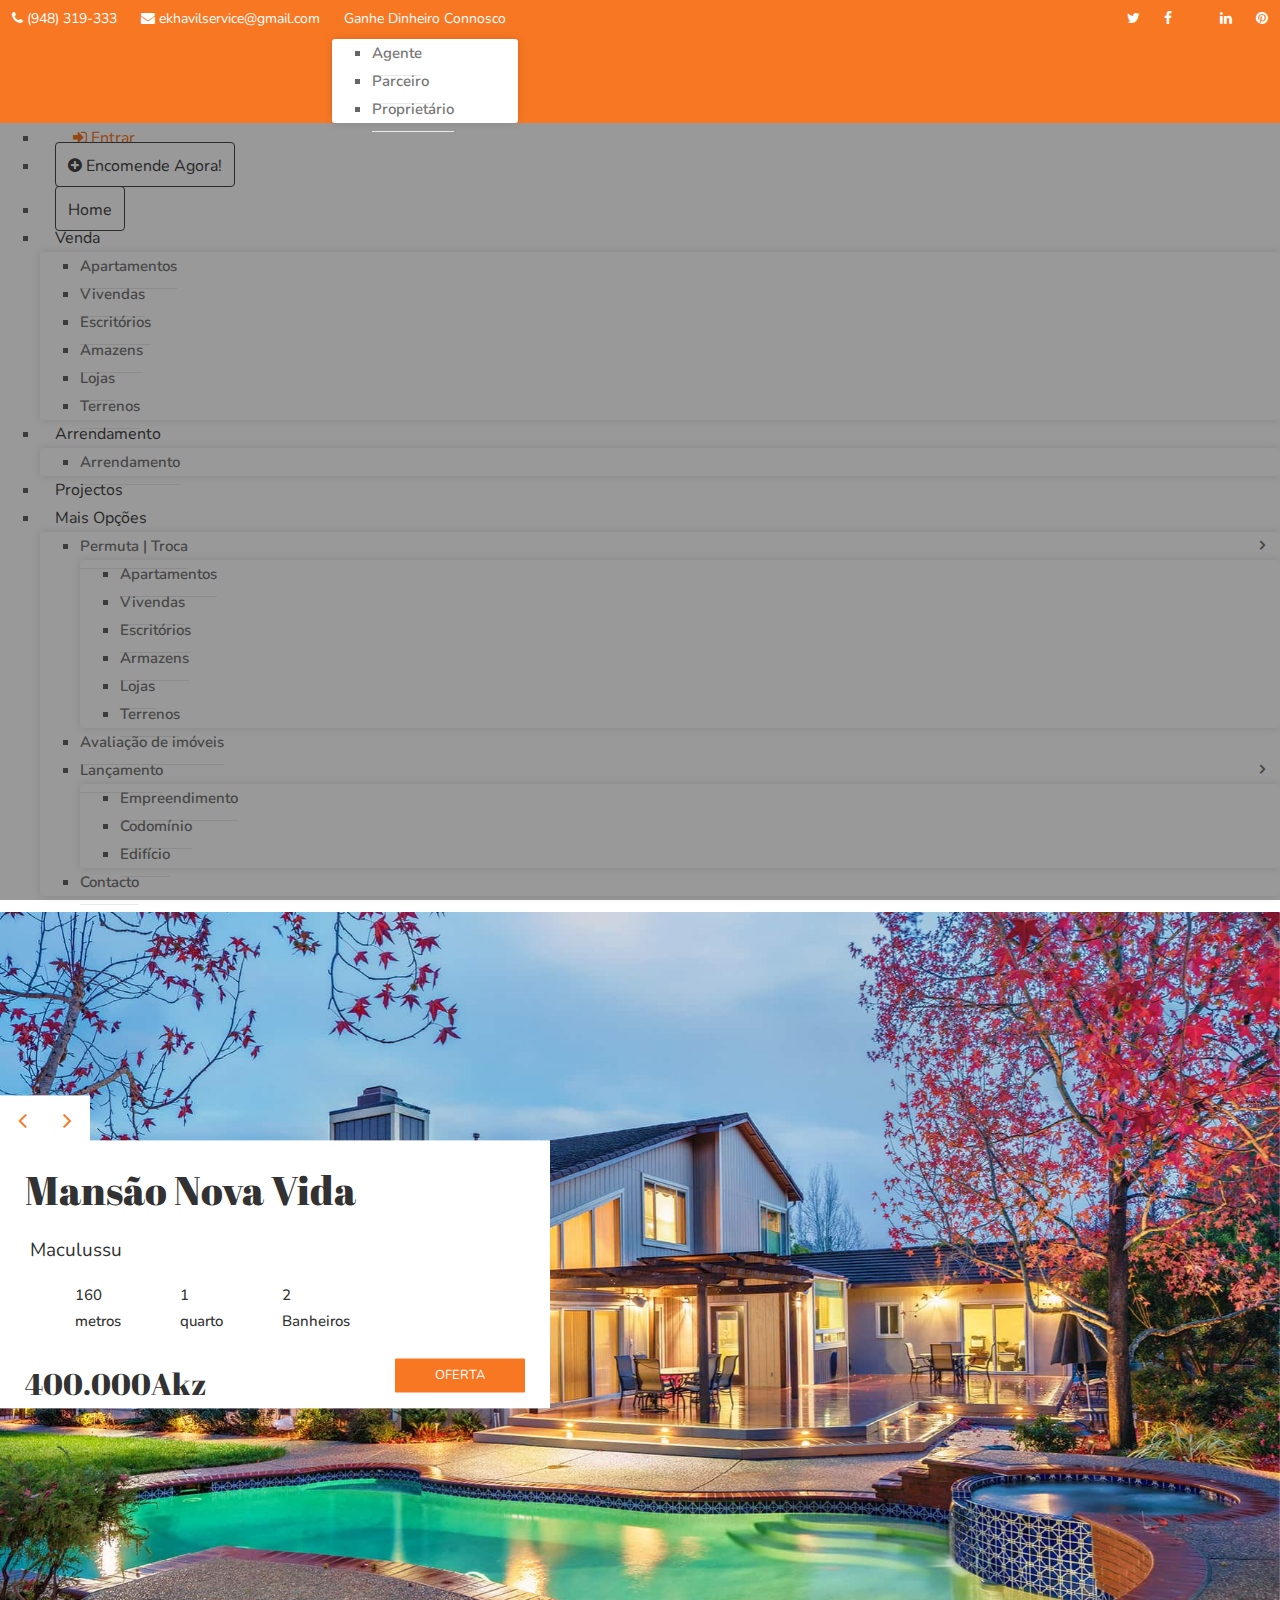
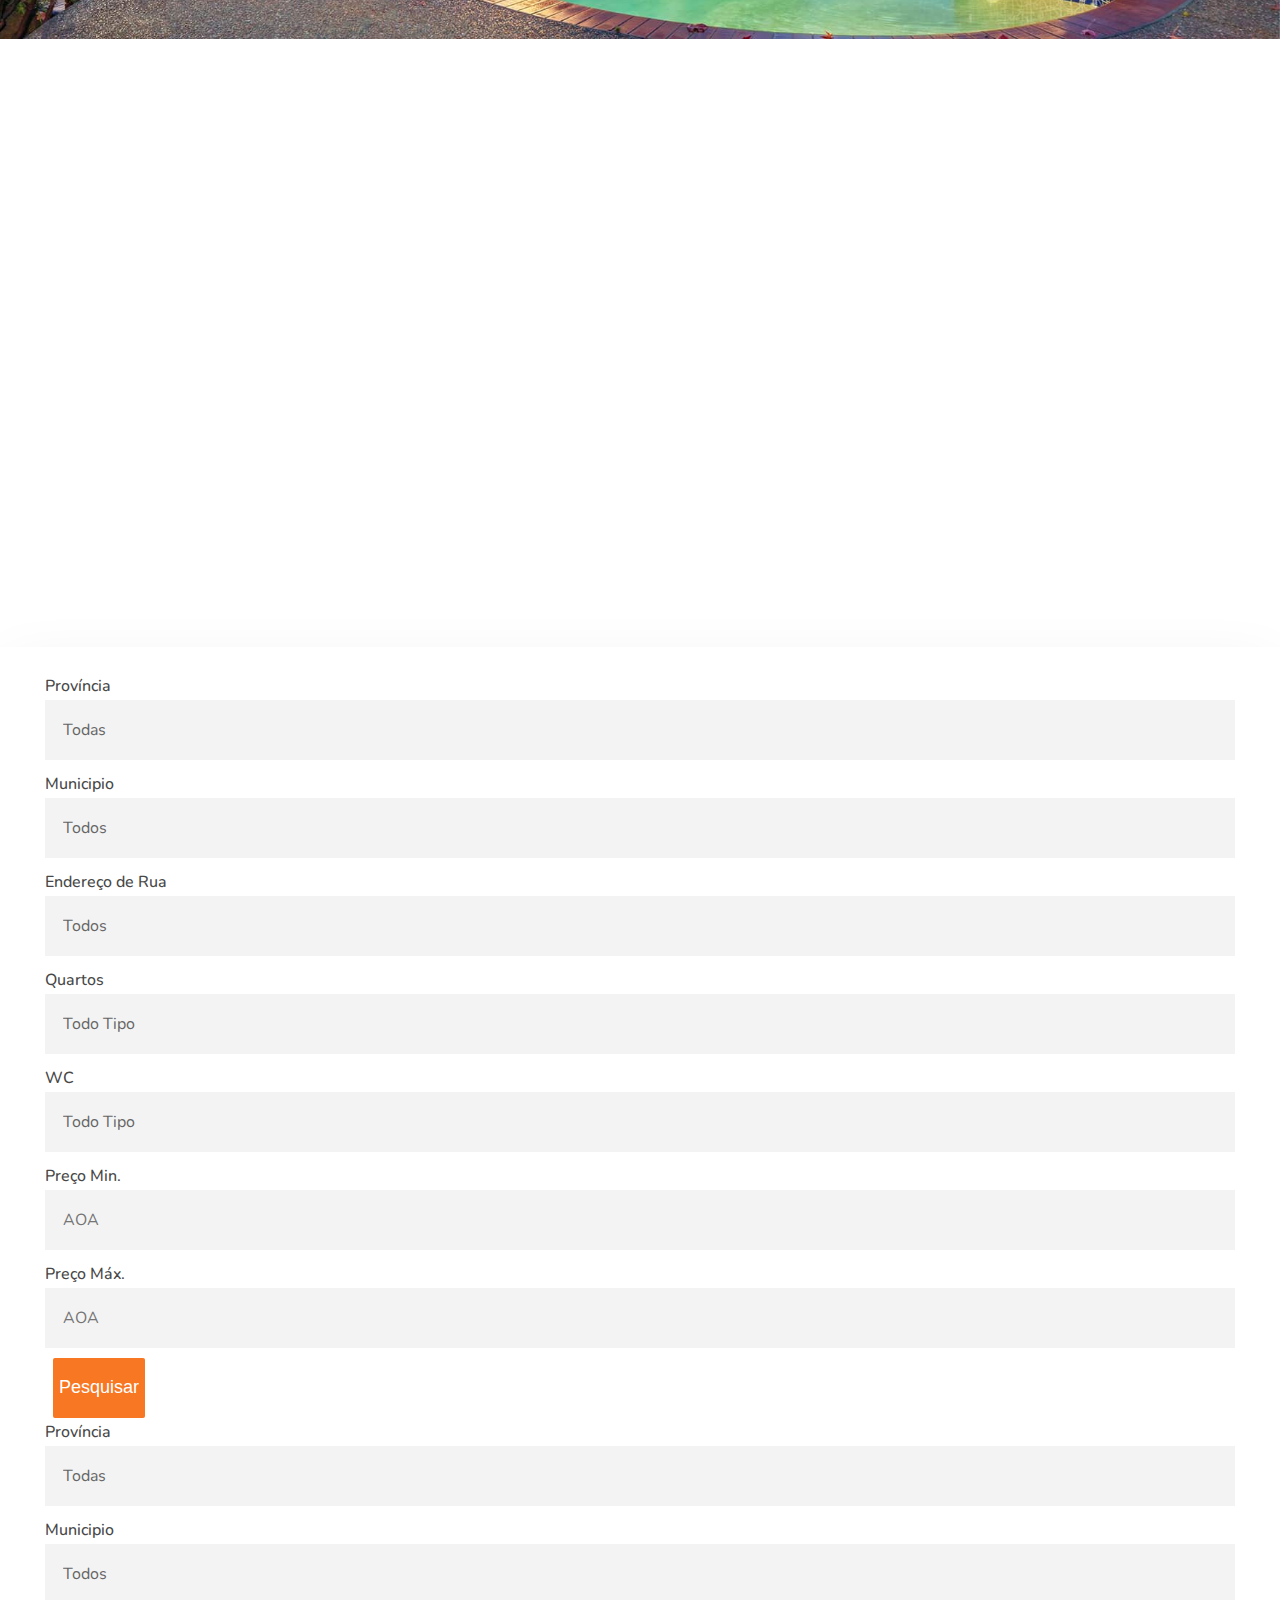
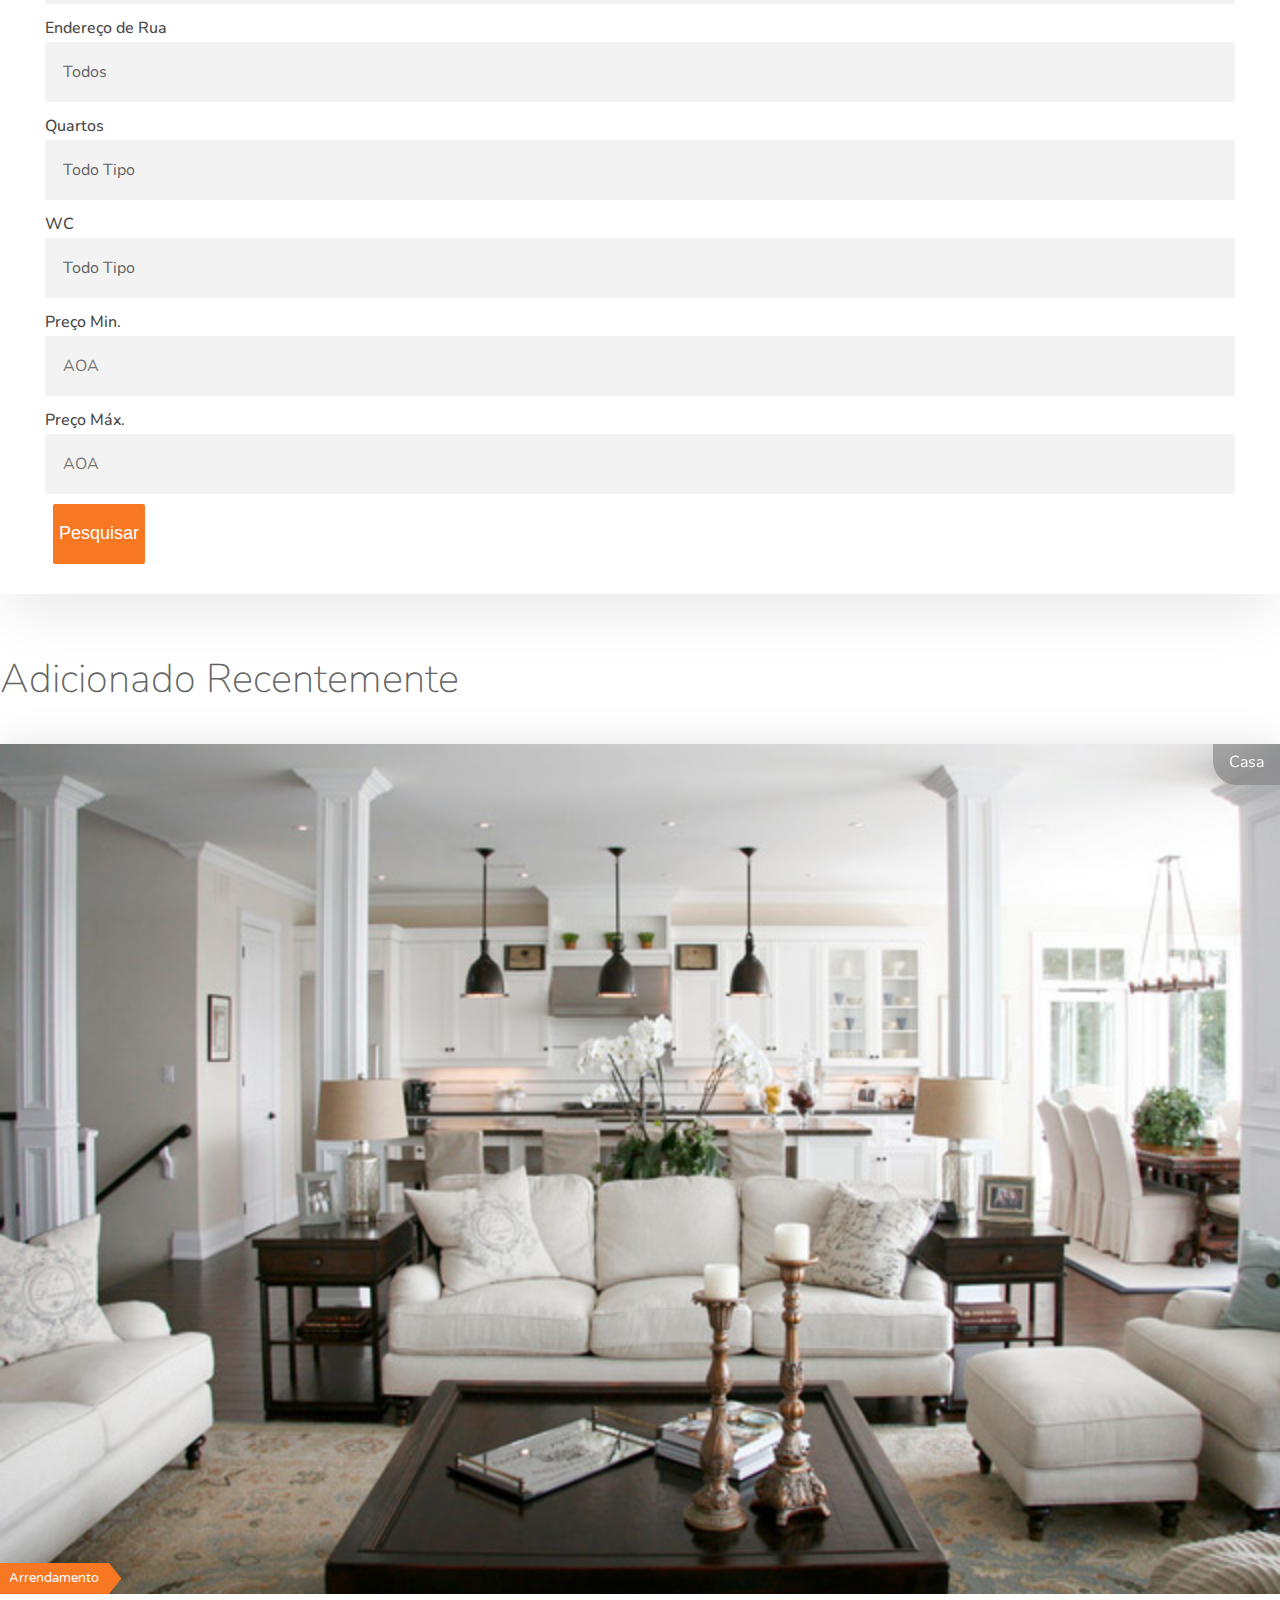
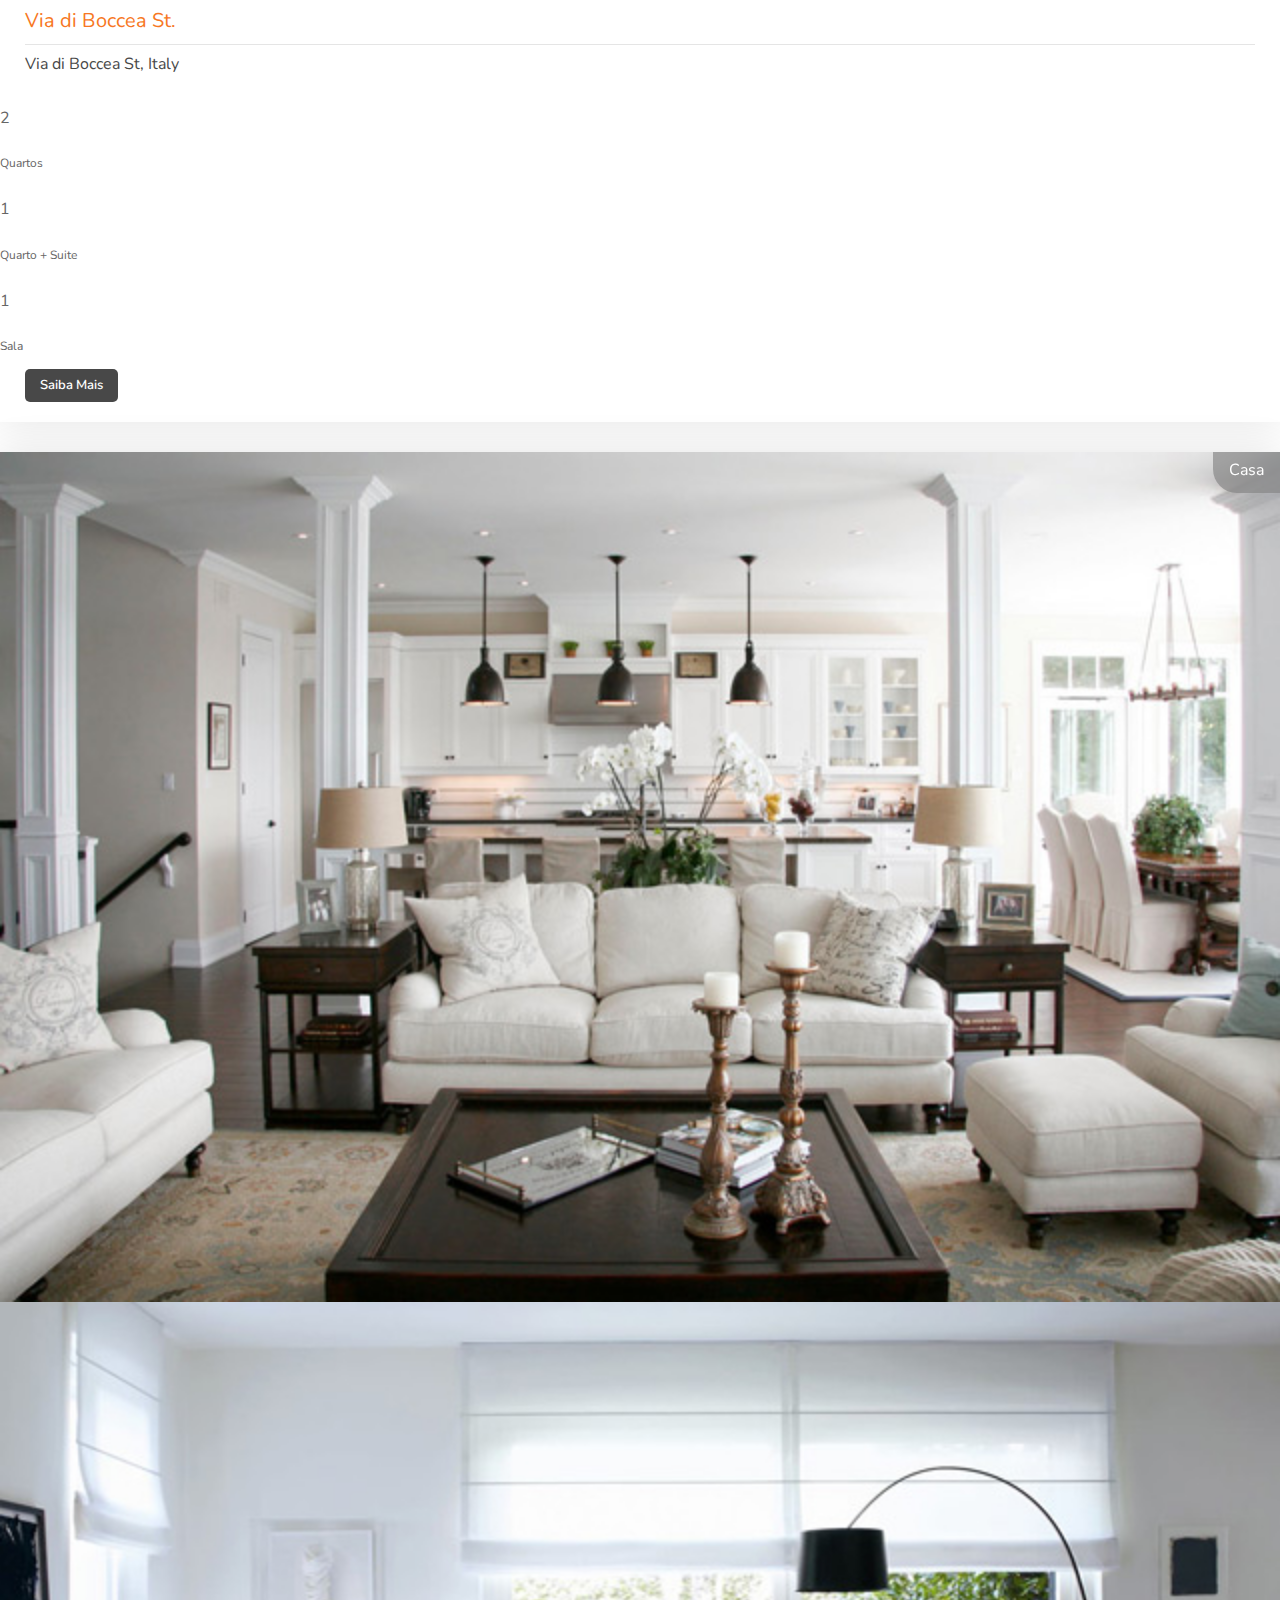
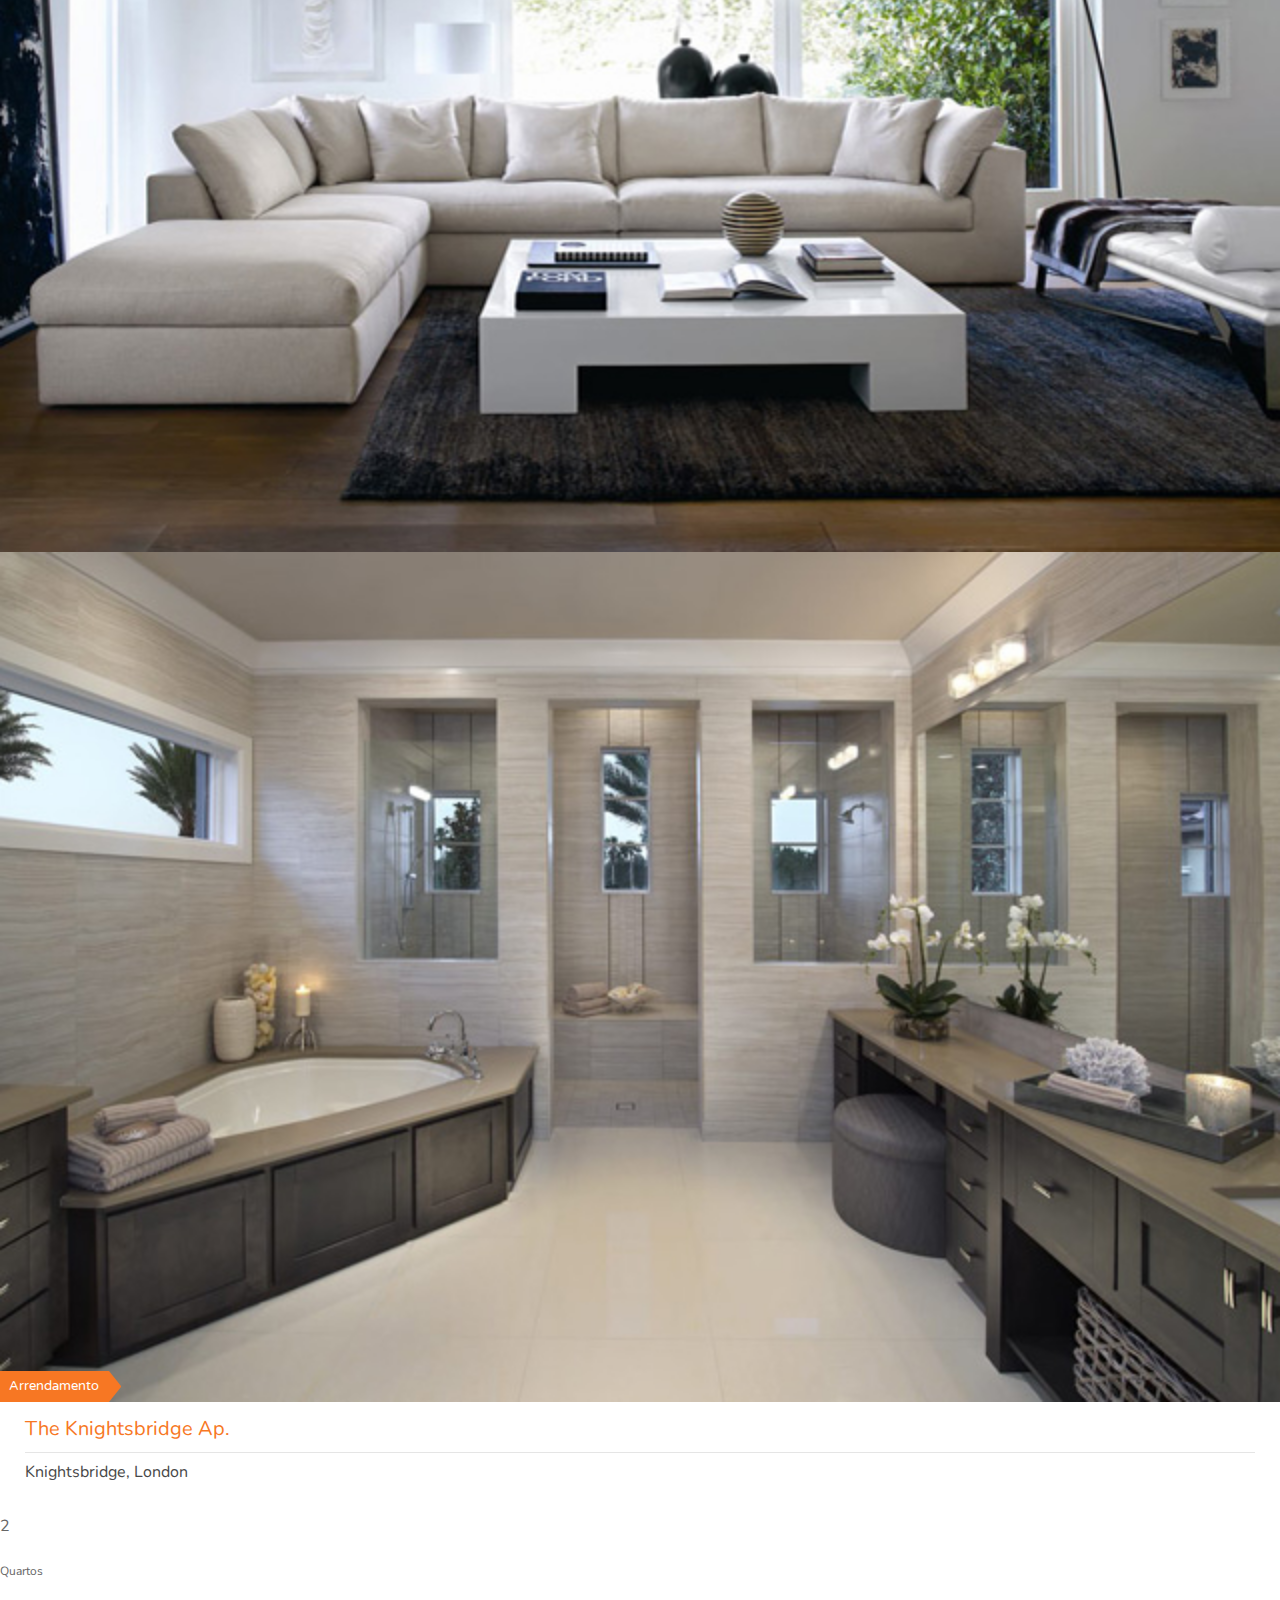
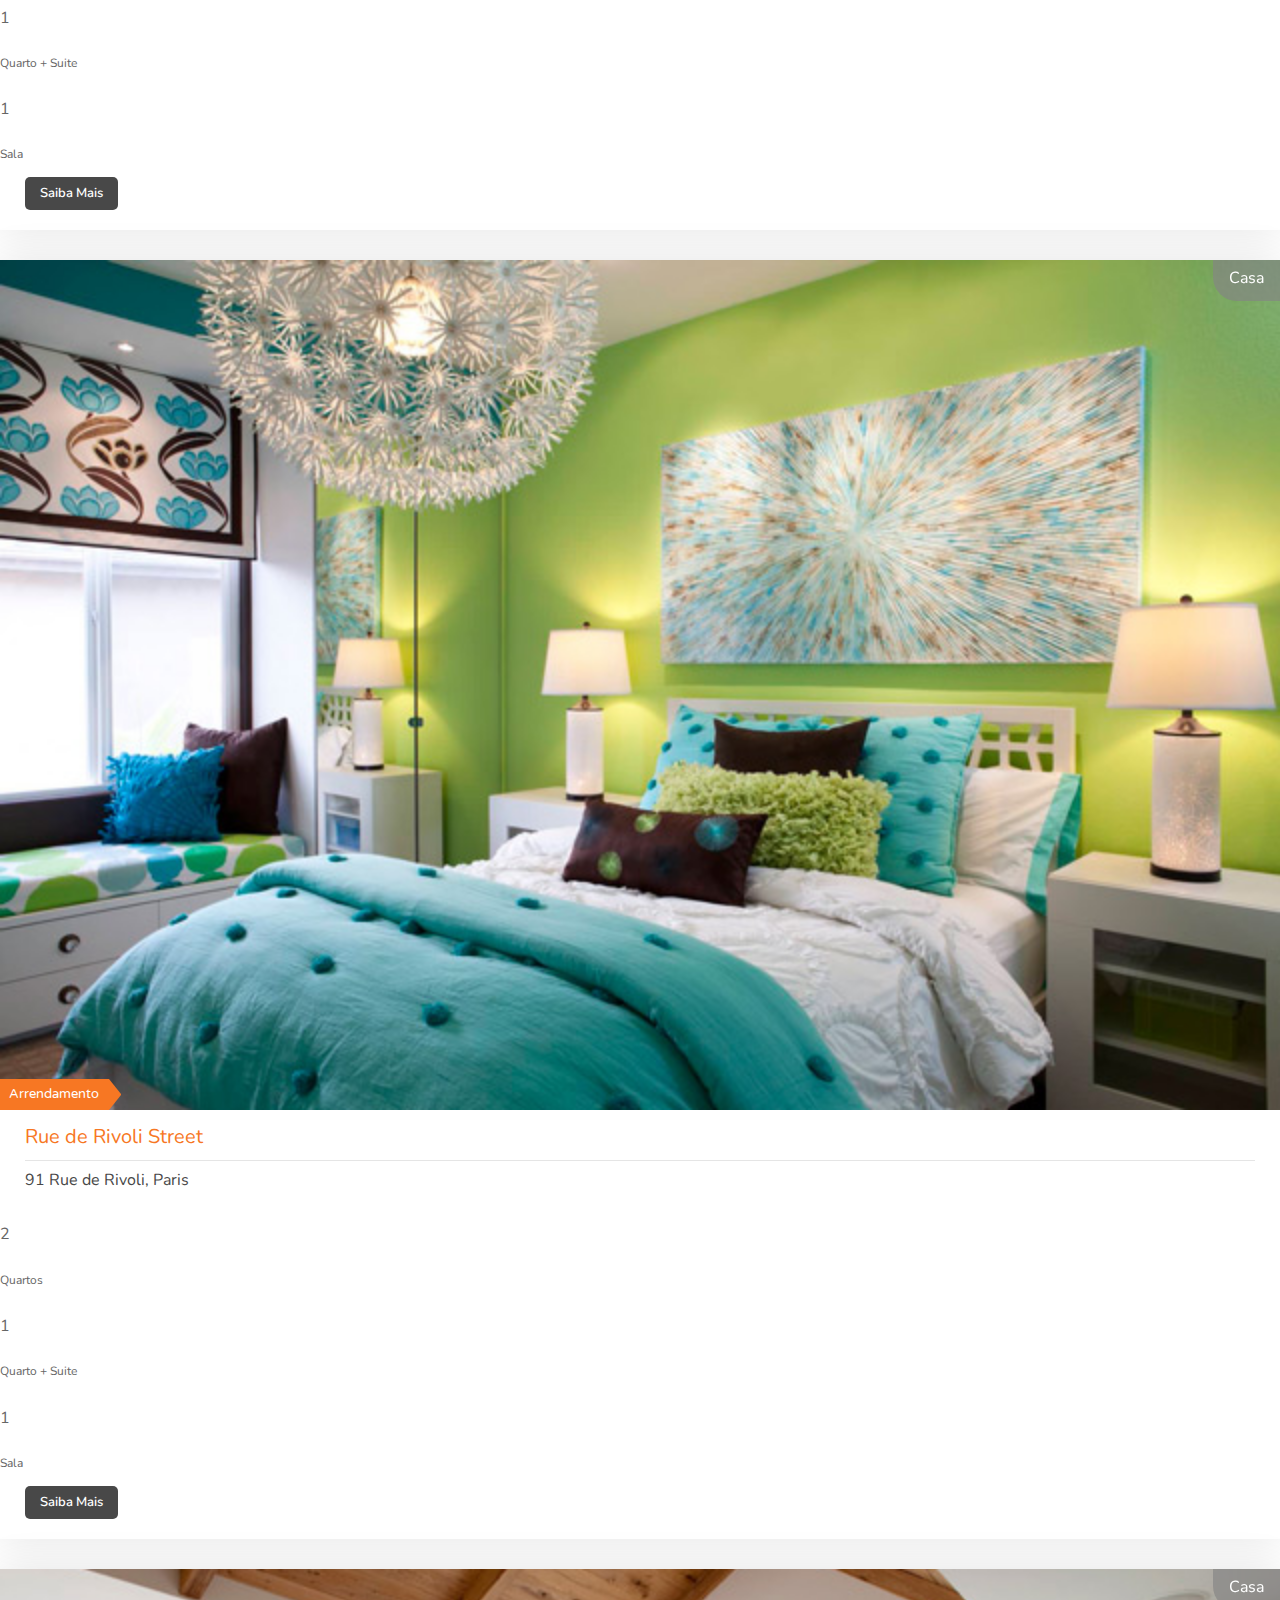
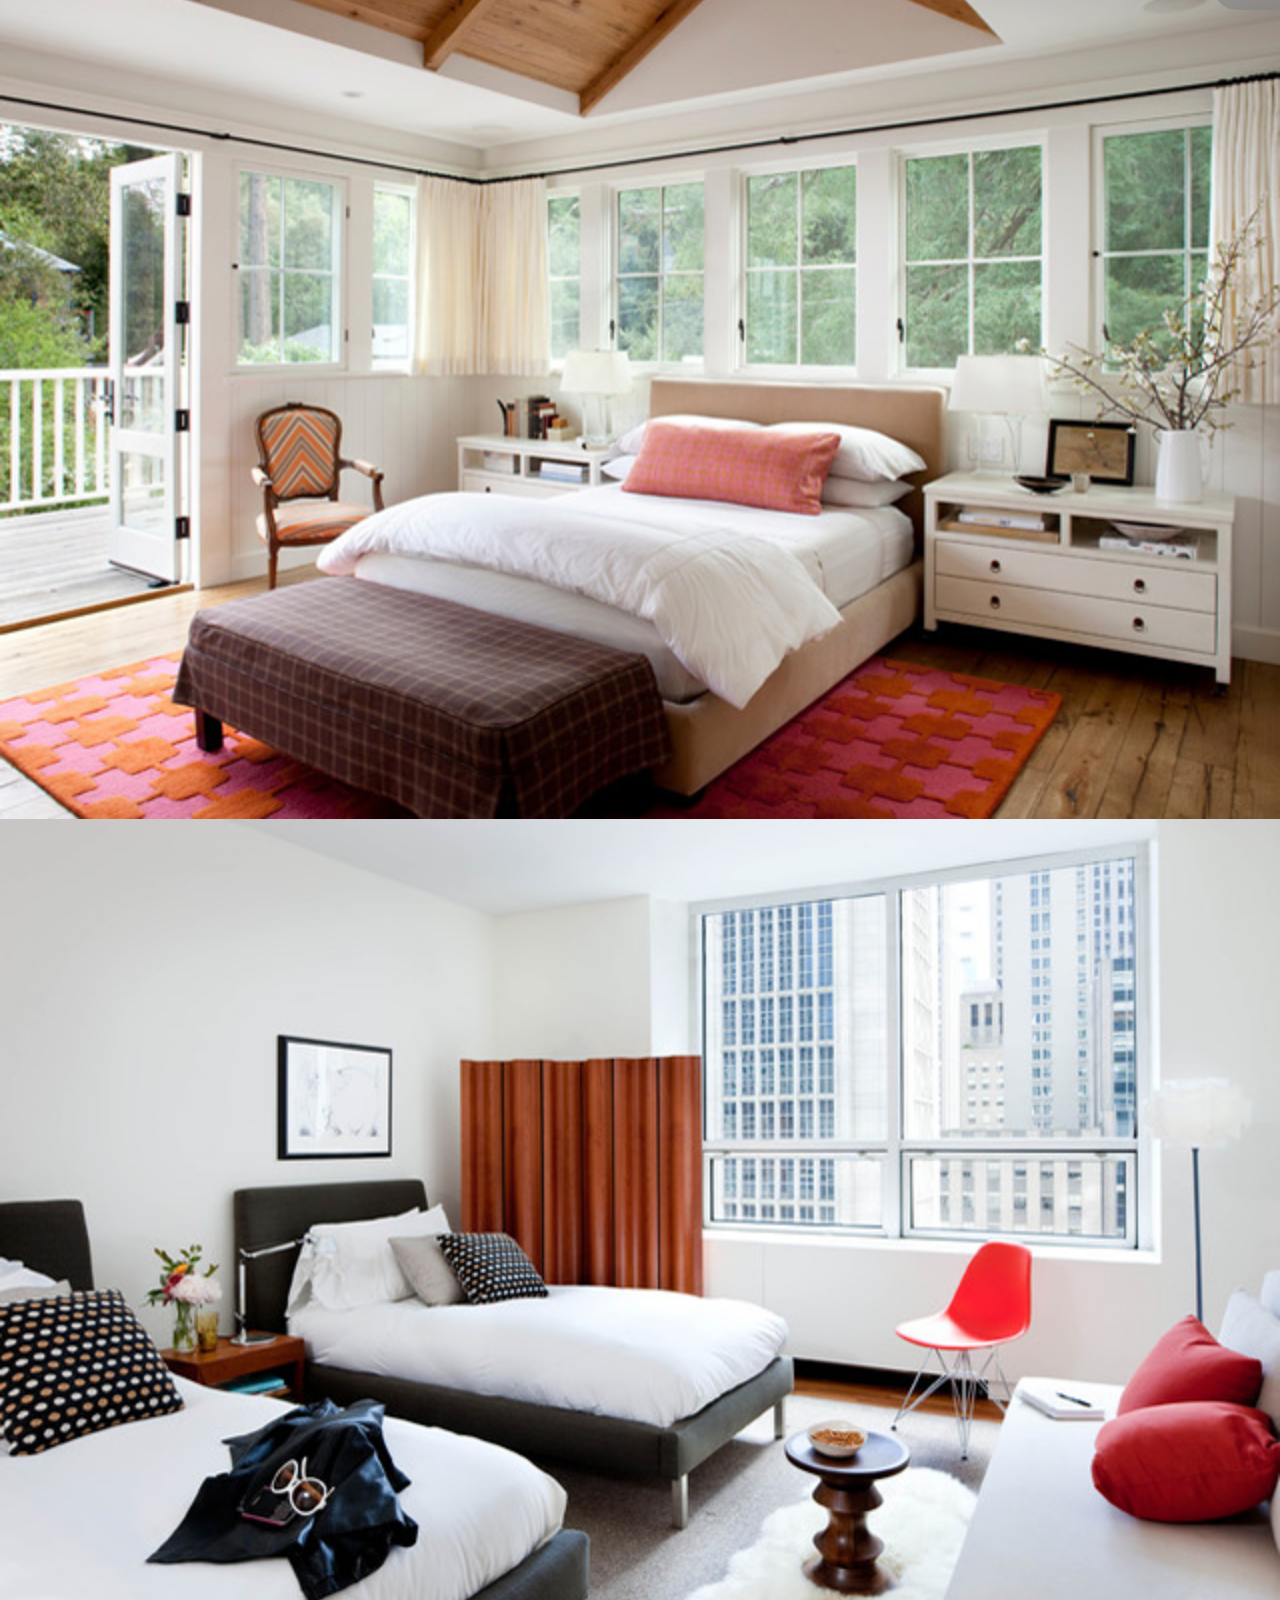
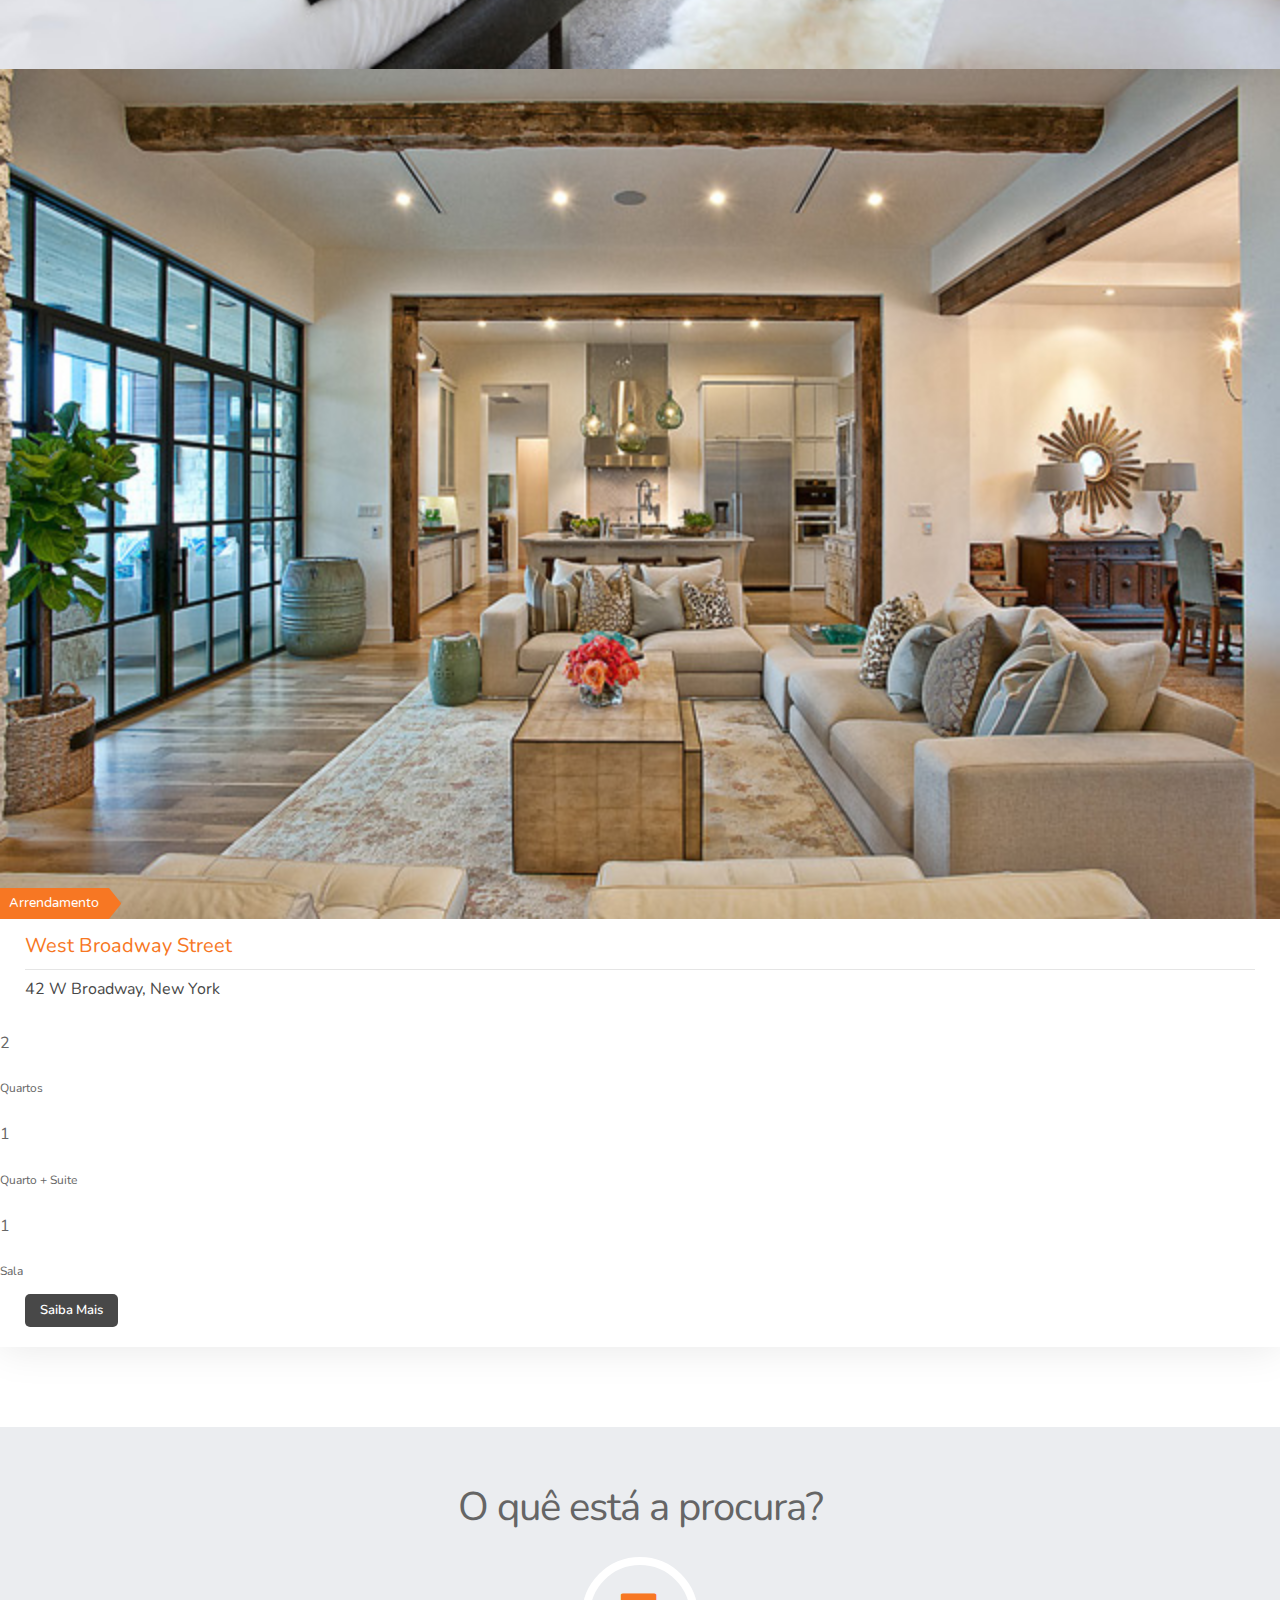
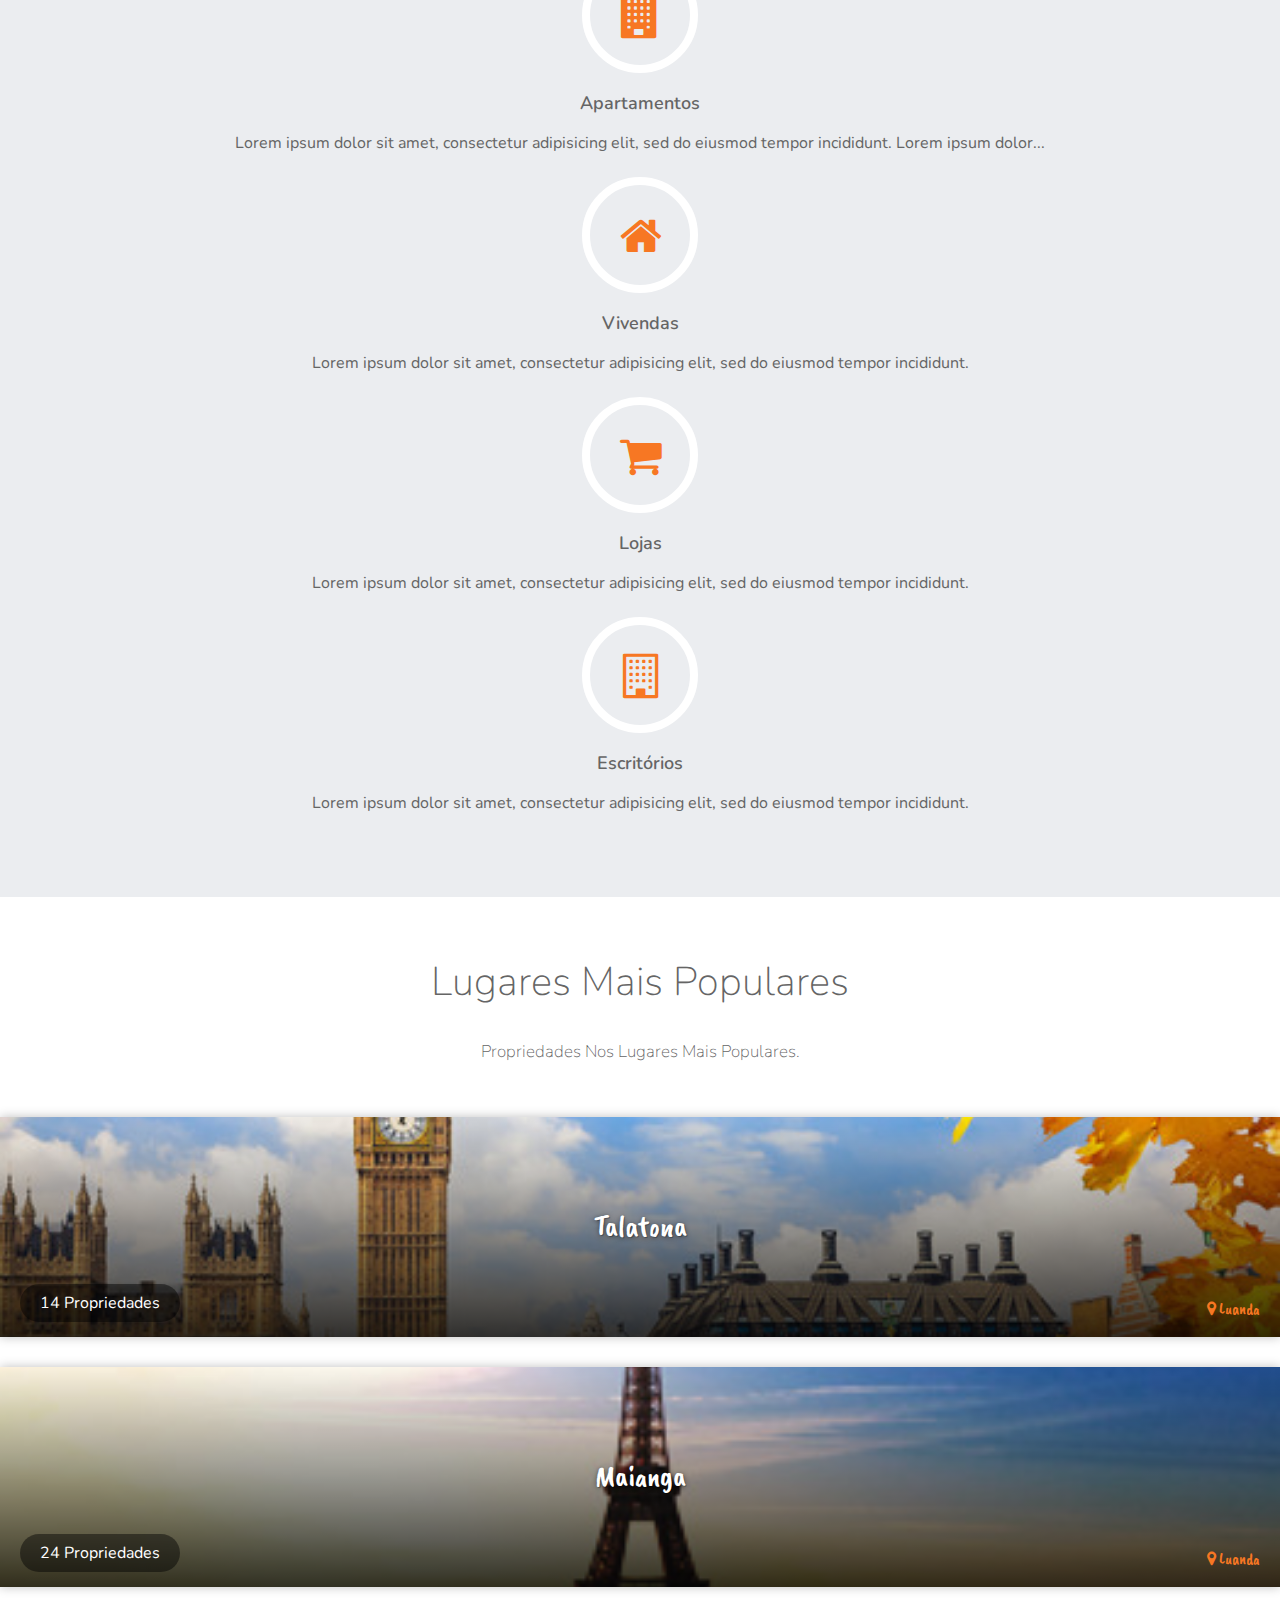
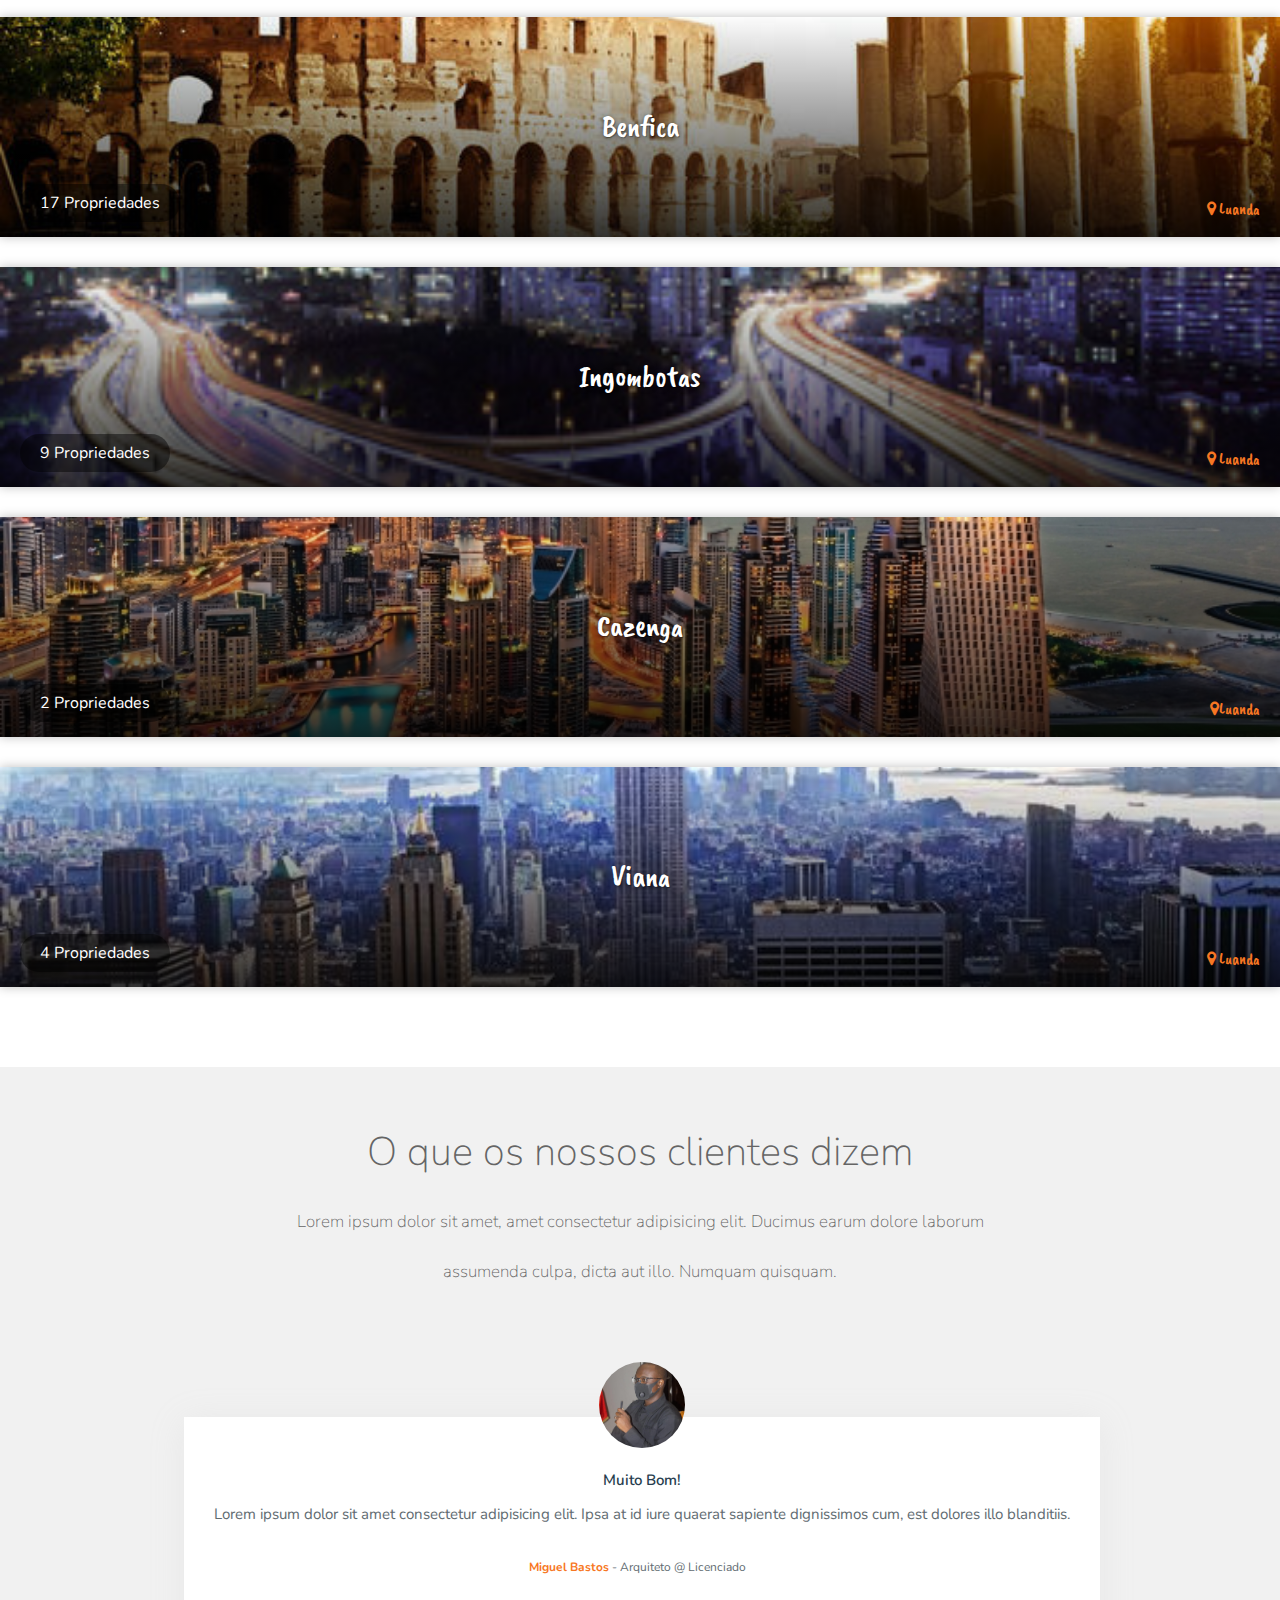
==== commit a192b07e: "ola" ====
--- a/index.html
+++ b/index.html
@@ -1,1814 +1,1288 @@
 <!DOCTYPE html>
 <html lang="pt-pt">
-  <head>
-    <meta charset="UTF-8" />
-    <meta name="viewport" content="width=device-width, initial-scale=1" />
-    <title>Ekravil | Empresa de Construção Cívil</title>
-    <link rel="icon" href="assets/uploads/2020/03/ico.png" />
-    <meta name="description"
-    content="Ekravil | Empresa de Construção Cívil">
-    <meta property="og:image" content="assets/uploads/2020/03/seo.png">
-    <meta property="og:title" content="Ekravil | Empresa de Construção Cívil" />
-    <style type="text/css">
-      img.wp-smiley,
-      img.emoji {
-        display: inline !important;
-        border: none !important;
-        box-shadow: none !important;
-        height: 1em !important;
-        width: 1em !important;
-        margin: 0 0.07em !important;
-        vertical-align: -0.1em !important;
-        background: none !important;
-        padding: 0 !important;
-      }
-    </style>
-
-    <link
-      rel="stylesheet"
-      id="colorbox-css"
-      href="assets/plugins/wp-colorbox/example5/colorbox.css"
-      type="text/css"
-      media="all"
-    />
-    <link
-      rel="stylesheet"
-      id="wp-block-library-css"
-      href="vendor/css/dist/block-library/style.min.css"
-      type="text/css"
-      media="all"
-    />
-    <link
-      rel="stylesheet"
-      id="mapescape.css-css"
-      href="assets/plugins/realia/libraries/mapescape/css/mapescape.css"
-      type="text/css"
-      media="all"
-    />
-    <link
-      rel="stylesheet"
-      id="contact-form-7-css"
-      href="assets/plugins/contact-form-7/includes/css/styles.css"
-      type="text/css"
-      media="all"
-    />
-    <link
-      rel="stylesheet"
-      id="ekravil-fonts-css"
-      href="https://fonts.googleapis.com/css?family=Nunito%3A200%2C200i%2C300%2C300i%2C400%2C400i%2C600%2C600i%2C700%2C700i%2C800%2C800i%2C900%2C900i%7CVarela+Round%7CAbril+Fatface%7CCaveat+Brush&#038;subset=latin%2Clatin-ext"
-      type="text/css"
-      media="all"
-    />
-    <link
-      rel="stylesheet"
-      id="bootstrap-css"
-      href="assets/themes/ekravil/assets/css/bootstrap.css"
-      type="text/css"
-      media="all"
-    />
-    <link
-      rel="stylesheet"
-      id="animate-css"
-      href="assets/themes/ekravil/assets/css/animate.min.css"
-      type="text/css"
-      media="all"
-    />
-    <link
-      rel="stylesheet"
-      id="slick-css"
-      href="assets/themes/ekravil/assets/css/slick.css"
-      type="text/css"
-      media="all"
-    />
-    <link
-      rel="stylesheet"
-      id="slick-theme-css"
-      href="assets/themes/ekravil/assets/css/slick-theme.css"
-      type="text/css"
-      media="all"
-    />
-    <link
-      rel="stylesheet"
-      id="font-awesome-css"
-      href="assets/themes/ekravil/assets/css/font-awesome.min.css"
-      type="text/css"
-      media="all"
-    />
-    <link
-      rel="stylesheet"
-      id="flaticon-css"
-      href="assets/themes/ekravil/assets/fonts/flaticon/flaticon.css"
-      type="text/css"
-      media="all"
-    />
-    <link
-      rel="stylesheet"
-      id="wp-style-css"
-      href="assets/themes/ekravil/style.css"
-      type="text/css"
-      media="all"
-    />
-    <link
-      rel="stylesheet"
-      id="ekravil-style-css"
-      href="assets/themes/ekravil/assets/css/style.css"
-      type="text/css"
-      media="all"
-    />
-    <link
-      rel="stylesheet"
-      id="ekravil-reset-css"
-      href="assets/themes/ekravil/assets/css/reset.css"
-      type="text/css"
-      media="all"
-    />
-    <link
-      rel="stylesheet"
-      id="ekravil-responsive-css"
-      href="assets/themes/ekravil/assets/css/responsive.css"
-      type="text/css"
-      media="all"
-    />
-    <script type="text/javascript" src="vendor/js/jquery/jquery.js"></script>
-    <script
-      type="text/javascript"
-      src="vendor/js/jquery/jquery-migrate.min.js"
-    ></script>
-    <script
-      type="text/javascript"
-      src="assets/plugins/wp-colorbox/jquery.colorbox-min.js"
-    ></script>
-    <script
-      type="text/javascript"
-      src="assets/plugins/wp-colorbox/wp-colorbox.js"
-    ></script>
-
-    <script
-      type="text/javascript"
-      src="assets/plugins/realia/libraries/jquery.chained.remote.custom.min.js"
-    ></script>
-
-    <link
-      rel="stylesheet"
-      href="assets/font-awesome/css/font-awesome.min.css"
-    />
-
-    <link
-      rel="alternate"
-      type="application/json+oembed"
-      href="wp-json/oembed/1.0/embed?url=http%3A%2F%2Fthemes.ongoingthemes.com%2Fekravil%2F"
-    />
-    <link
-      rel="alternate"
-      type="text/xml+oembed"
-      href="wp-json/oembed/1.0/embed?url=http%3A%2F%2Fthemes.ongoingthemes.com%2Fekravil%2F&#038;format=xml"
-    />
-  </head>
-
-  <body
-    id="top"
-    class="
+
+<head>
+  <meta charset="UTF-8" />
+  <meta name="viewport" content="width=device-width, initial-scale=1" />
+  <title>ekhavil | Empresa de Construção Cívil</title>
+  <link rel="icon" href="assets/uploads/2020/03/ico.png" />
+  <meta name="description" content="ekhavil | Empresa de Construção Cívil">
+  <meta property="og:image" content="assets/uploads/2020/03/seo.png">
+  <meta property="og:title" content="ekhavil | Empresa de Construção Cívil" />
+  <style type="text/css">
+    img.wp-smiley,
+    img.emoji {
+      display: inline !important;
+      border: none !important;
+      box-shadow: none !important;
+      height: 1em !important;
+      width: 1em !important;
+      margin: 0 0.07em !important;
+      vertical-align: -0.1em !important;
+      background: none !important;
+      padding: 0 !important;
+    }
+
+  </style>
+
+  <link rel="stylesheet" id="colorbox-css" href="assets/plugins/wp-colorbox/example5/colorbox.css" type="text/css"
+    media="all" />
+  <link rel="stylesheet" id="wp-block-library-css" href="vendor/css/dist/block-library/style.min.css" type="text/css"
+    media="all" />
+  <link rel="stylesheet" id="mapescape.css-css" href="assets/plugins/realia/libraries/mapescape/css/mapescape.css"
+    type="text/css" media="all" />
+  <link rel="stylesheet" id="contact-form-7-css" href="assets/plugins/contact-form-7/includes/css/styles.css"
+    type="text/css" media="all" />
+  <link rel="stylesheet" id="ekhavil-fonts-css"
+    href="https://fonts.googleapis.com/css?family=Nunito%3A200%2C200i%2C300%2C300i%2C400%2C400i%2C600%2C600i%2C700%2C700i%2C800%2C800i%2C900%2C900i%7CVarela+Round%7CAbril+Fatface%7CCaveat+Brush&#038;subset=latin%2Clatin-ext"
+    type="text/css" media="all" />
+  <link rel="stylesheet" id="bootstrap-css" href="assets/themes/ekhavil/assets/css/bootstrap.css" type="text/css"
+    media="all" />
+  <link rel="stylesheet" id="animate-css" href="assets/themes/ekhavil/assets/css/animate.min.css" type="text/css"
+    media="all" />
+  <link rel="stylesheet" id="slick-css" href="assets/themes/ekhavil/assets/css/slick.css" type="text/css" media="all" />
+  <link rel="stylesheet" id="slick-theme-css" href="assets/themes/ekhavil/assets/css/slick-theme.css" type="text/css"
+    media="all" />
+  <link rel="stylesheet" id="font-awesome-css" href="assets/themes/ekhavil/assets/css/font-awesome.min.css"
+    type="text/css" media="all" />
+  <link rel="stylesheet" id="flaticon-css" href="assets/themes/ekhavil/assets/fonts/flaticon/flaticon.css"
+    type="text/css" media="all" />
+  <link rel="stylesheet" id="wp-style-css" href="assets/themes/ekhavil/style.css" type="text/css" media="all" />
+  <link rel="stylesheet" id="ekhavil-style-css" href="assets/themes/ekhavil/assets/css/style.css" type="text/css"
+    media="all" />
+  <link rel="stylesheet" id="ekhavil-reset-css" href="assets/themes/ekhavil/assets/css/reset.css" type="text/css"
+    media="all" />
+  <link rel="stylesheet" id="ekhavil-responsive-css" href="assets/themes/ekhavil/assets/css/responsive.css"
+    type="text/css" media="all" />
+  <script type="text/javascript" src="vendor/js/jquery/jquery.js"></script>
+  <script type="text/javascript" src="vendor/js/jquery/jquery-migrate.min.js"></script>
+  <script type="text/javascript" src="assets/plugins/wp-colorbox/jquery.colorbox-min.js"></script>
+  <script type="text/javascript" src="assets/plugins/wp-colorbox/wp-colorbox.js"></script>
+
+  <script type="text/javascript" src="assets/plugins/realia/libraries/jquery.chained.remote.custom.min.js"></script>
+
+  <link rel="stylesheet" href="assets/font-awesome/css/font-awesome.min.css" />
+
+  <link rel="alternate" type="application/json+oembed"
+    href="wp-json/oembed/1.0/embed?url=http%3A%2F%2Fthemes.ongoingthemes.com%2Fekhavil%2F" />
+  <link rel="alternate" type="text/xml+oembed"
+    href="wp-json/oembed/1.0/embed?url=http%3A%2F%2Fthemes.ongoingthemes.com%2Fekhavil%2F&#038;format=xml" />
+</head>
+
+<body id="top" class="
       home
       page-template
       page-template-template-full-width
       page-template-template-full-width-php
       page
       page-id-324
-    "
-  >
-    <div class="page-wrapper">
-      <!-- begin:topbar -->
-      <div class="topbar">
-        <div class="container">
-          <div class="row">
-            <div class="col-md-12">
-              <ul class="topbar-nav topbar-left">
-                <li class="disabled">
-                  <a href="#"><i class="fa fa-phone"></i> (948) 319-333</a>
-                </li>
-                <li class="disabled">
-                  <a href="#"
-                    ><i class="fa fa-envelope"></i> ekravilservice@gmail.com</a
-                  >
-                </li>
-                <li class="disabled">
-                  <a
-                    title="Home"
-                    href="#"
-                    data-toggle="dropdown"
-                    class="dropdown-toggle"
-                    aria-haspopup="true"
-                    >Ganhe Dinheiro Connosco <span class="caret"></span
-                  ></a>
-                  <ul role="menu" class="dropdown-menu">
-                    <li
-                      id="menu-item-488"
-                      class="
+    ">
+  <div class="page-wrapper">
+    <!-- begin:topbar -->
+    <div class="topbar">
+      <div class="container">
+        <div class="row">
+          <div class="col-md-12">
+            <ul class="topbar-nav topbar-left">
+              <li class="disabled">
+                <a href="propriedades.html"><i class="fa fa-phone"></i> (948) 319-333</a>
+              </li>
+              <li class="disabled">
+                <a href="propriedades.html"><i class="fa fa-envelope"></i> ekhavilservice@gmail.com</a>
+              </li>
+              <li id="menu-item-796"
+                class="menu-item menu-item-type-custom menu-item-object-custom menu-item-has-children menu-item-796 dropdown">
+                <a title="Pages" href="propriedades.html" data-toggle="dropdown" class="dropdown-toggle"
+                  aria-haspopup="true">Ganhe Dinheiro Connosco<span class="caret"></span></a>
+                <ul role="menu" class="dropdown-menu">
+                  <li id="menu-item-488" class="
                         menu-item
                         menu-item-type-post_type
                         menu-item-object-page menu-item-488
-                      "
-                    >
-                      <a title="Agente" href="#"
-                        >Agente</a
-                      >
-                    </li>
-
-                    <li
-                      id="menu-item-488"
-                      class="
+                      ">
+                    <a title="Agente" href="propriedades.html">Agente</a>
+                  </li>
+
+                  <li id="menu-item-488" class="
                         menu-item
                         menu-item-type-post_type
                         menu-item-object-page menu-item-488
-                      "
-                    >
-                      <a title="Parceiro" href="#"
-                        >Parceiro</a
-                      >
-                    </li>
-
-                    <li
-                      id="menu-item-488"
-                      class="
+                      ">
+                    <a title="Parceiro" href="propriedades.html">Parceiro</a>
+                  </li>
+
+                  <li id="menu-item-488" class="
                         menu-item
                         menu-item-type-post_type
                         menu-item-object-page menu-item-488
-                      "
-                    >
-                      <a title="Proprietário" href="#"
-                        >Proprietário </a
-                      >
-                    </li>
-                  </ul>
-                </li>
-              </ul>
-              <ul class="topbar-nav topbar-right hidden-xs">
-                <li>
-                  <a href="#" title="Twitter"><i class="fa fa-twitter"></i></a>
-                </li>
-                <li>
-                  <a href="#" title="Facebook"
-                    ><i class="fa fa-facebook"></i
-                  ></a>
-                </li>
-                <li>
-                  <a href="#" title="Google Plus"
-                    ><i class="fa fa-google-plus"></i
-                  ></a>
-                </li>
-                <li>
-                  <a href="#" title="Linkedin"
-                    ><i class="fa fa-linkedin"></i
-                  ></a>
-                </li>
-                <li>
-                  <a href="#" title="Pinterest"
-                    ><i class="fa fa-pinterest"></i
-                  ></a>
-                </li>
-              </ul>
-            </div>
+                      ">
+                    <a title="Proprietário" href="propriedades.html">Proprietário </a>
+                  </li>
+                </ul>
+              </li>
+
+            </ul>
+            <ul class="topbar-nav topbar-right hidden-xs">
+              <li>
+                <a href="propriedades.html" title="Twitter"><i class="fa fa-twitter"></i></a>
+              </li>
+              <li>
+                <a href="propriedades.html" title="Facebook"><i class="fa fa-facebook"></i></a>
+              </li>
+              <li>
+                <a href="propriedades.html" title="Google Plus"><i class="fa fa-google-plup"></i></a>
+              </li>
+              <li>
+                <a href="propriedades.html" title="Linkedin"><i class="fa fa-linkedin"></i></a>
+              </li>
+              <li>
+                <a href="propriedades.html" title="Pinterest"><i class="fa fa-pinterest"></i></a>
+              </li>
+            </ul>
           </div>
         </div>
       </div>
-      <!-- end:topbar -->
-
-      <div class="header">
-        <nav class="navbar navbar-default">
-          <div class="container">
-            <div class="navbar-header">
-              <button
-                type="button"
-                class="navbar-toggle"
-                data-toggle="collapse"
-                data-target="#navbar-top"
-              >
-                <span class="sr-only">Toggle navigation</span>
-                <span class="icon-bar"></span>
-                <span class="icon-bar"></span>
-                <span class="icon-bar"></span>
-              </button>
-              <a class="navbar-brand" href="">
-                <img
-                  src="assets/uploads/2020/03/Logo24.png"
-                  height="80"
-                  alt="Home"
-                />
-              </a>
-            </div>
-
-            <div class="collapse navbar-collapse" id="navbar-top">
-              <ul class="nav navbar-nav navbar-right">
-                <li>
-                  <a class="signin" href="#"
-                    ><i class="fa fa-sign-in"></i> Entrar</a
-                  >
-                </li>
-                <li>
-                  <a href="#" class="submit-property"
-                    ><i class="fa fa-plus-circle"></i> Encomende Agora!</a
-                  >
-                </li>
-                
-              </ul>
-              <div id="navbar-top-2" class="menu-primary-container">
-                <ul id="primary-menu" class="nav navbar-nav navbar-right">
-                  <li
-                    id="menu-item-800"
-                    class="
+    </div>
+    <!-- end:topbar -->
+
+    <div class="header">
+      <nav class="navbar navbar-default">
+        <div class="container">
+          <div class="navbar-header">
+            <button type="button" class="navbar-toggle" data-toggle="collapse" data-target="#navbar-top">
+              <span class="sr-only">Toggle navigation</span>
+              <span class="icon-bar"></span>
+              <span class="icon-bar"></span>
+              <span class="icon-bar"></span>
+            </button>
+            <a class="navbar-brand" href="">
+              <img src="assets/uploads/2020/03/Logo24.png" height="80" alt="Home" />
+            </a>
+          </div>
+
+          <div class="collapse navbar-collapse" id="navbar-top">
+            <ul class="nav navbar-nav navbar-right">
+              <li>
+                <a class="signin" href="propriedades.html"><i class="fa fa-sign-in"></i> Entrar</a>
+              </li>
+              <li>
+                <a href="propriedades.html" class="submit-property"><i class="fa fa-plus-circle"></i> Encomende
+                  Agora!</a>
+              </li>
+
+            </ul>
+            <div id="navbar-top-2" class="menu-primary-container">
+              <ul id="primary-menu" class="nav navbar-nav navbar-right">
+                <li id="menu-item-800" class="
                       menu-item
                       menu-item-type-post_type
                       menu-item-object-page menu-item-800
-                    "
-                  >
-                    <a title="Home" href="index.html" class="active">Home</a>
-                  </li>
-                  <li
-                    id="menu-item-733"
-                    class="
+                    ">
+                  <a title="Home" href="index.html" class="active">Home</a>
+                </li>
+                <li id="menu-item-733" class="
                       menu-item
                       menu-item-type-custom
                       menu-item-object-custom
                       menu-item-has-children
                       menu-item-733
                       dropdown
-                    "
-                  >
-                    <a
-                      title="Properties"
-                      href="#"
-                      data-toggle="dropdown"
-                      class="dropdown-toggle"
-                      aria-haspopup="true"
-                      >Venda <span class="caret"></span
-                    ></a>
-                    <ul role="menu" class="dropdown-menu">
-                      <li
-                        id="menu-item-778"
-                        class="
+                    ">
+                  <a title="Properties" href="propriedades.html" data-toggle="dropdown" class="dropdown-toggle"
+                    aria-haspopup="true">Venda <span class="caret"></span></a>
+                  <ul role="menu" class="dropdown-menu">
+                    <li id="menu-item-778" class="
                           menu-item
                           menu-item-type-post_type
                           menu-item-object-page menu-item-778
-                        "
-                      >
-                        <a title="Apartamentos" href="#">Apartamentos</a>
-                      </li>
-                      <li
-                        id="menu-item-778"
-                        class="
+                        ">
+                      <a title="Apartamentos" href="propriedades.html">Apartamentos</a>
+                    </li>
+                    <li id="menu-item-778" class="
                           menu-item
                           menu-item-type-post_type
                           menu-item-object-page menu-item-778
-                        "
-                      >
-                        <a title="Vivendas" href="#">Vivendas</a>
-                      </li>
-                      <li
-                        id="menu-item-778"
-                        class="
+                        ">
+                      <a title="Vivendas" href="propriedades.html">Vivendas</a>
+                    </li>
+                    <li id="menu-item-778" class="
                           menu-item
                           menu-item-type-post_type
                           menu-item-object-page menu-item-778
-                        "
-                      >
-                        <a title="Escritórios" href="#">Escritórios</a>
-                      </li>
-                      <li
-                        id="menu-item-778"
-                        class="
+                        ">
+                      <a title="Escritórios" href="propriedades.html">Escritórios</a>
+                    </li>
+                    <li id="menu-item-778" class="
                           menu-item
                           menu-item-type-post_type
                           menu-item-object-page menu-item-778
-                        "
-                      >
-                        <a title="Amazens" href="#">Amazens</a>
-                      </li>
-                      <li
-                        id="menu-item-778"
-                        class="
+                        ">
+                      <a title="Amazens" href="propriedades.html">Amazens</a>
+                    </li>
+                    <li id="menu-item-778" class="
                           menu-item
                           menu-item-type-post_type
                           menu-item-object-page menu-item-778
-                        "
-                      >
-                        <a title="Lojas" href="#">Lojas</a>
-                      </li>
-                      <li
-                        id="menu-item-778"
-                        class="
+                        ">
+                      <a title="Lojas" href="propriedades.html">Lojas</a>
+                    </li>
+                    <li id="menu-item-778" class="
                           menu-item
                           menu-item-type-post_type
                           menu-item-object-page menu-item-778
-                        "
-                      >
-                        <a title="Terrenos" href="#">Terrenos</a>
-                      </li>
-                    </ul>
-                  </li>
-                  <li
-                    id="menu-item-796"
-                    class="
+                        ">
+                      <a title="Terrenos" href="propriedades.html">Terrenos</a>
+                    </li>
+                  </ul>
+                </li>
+                <li id="menu-item-796" class="
                       menu-item
                       menu-item-type-custom
                       menu-item-object-custom
                       menu-item-has-children
                       menu-item-796
                       dropdown
-                    "
-                  >
-                    <a
-                      title="Pages"
-                      href="#"
-                      data-toggle="dropdown"
-                      class="dropdown-toggle"
-                      aria-haspopup="true"
-                      >Arrendamento <span class="caret"></span
-                    ></a>
-                    <ul role="menu" class="dropdown-menu">
-                      <li
-                        id="menu-item-831"
-                        class="
+                    ">
+                  <a title="Pages" href="propriedades.html" data-toggle="dropdown" class="dropdown-toggle"
+                    aria-haspopup="true">Arrendamento <span class="caret"></span></a>
+                  <ul role="menu" class="dropdown-menu">
+                    <li id="menu-item-831" class="
                           menu-item
                           menu-item-type-post_type
                           menu-item-object-page menu-item-831
-                        "
-                      >
-                        <a title="Agencies" href="#">Arrendamento</a>
-                      </li>
-                    </ul>
-                  </li>
-                  <li
-                    id="menu-item-748"
-                    class="
+                        ">
+                      <a title="Agencies" href="propriedades.html">Arrendamento</a>
+                    </li>
+                  </ul>
+                </li>
+                <li id="menu-item-800" class="
+                                      menu-item
+                                      menu-item-type-post_type
+                                      menu-item-object-page menu-item-800
+                                    ">
+                  <a title="Home" href="projectos.html">Projectos</a>
+                </li>
+                <li id="menu-item-748" class="
                       menu-item
                       menu-item-type-custom
                       menu-item-object-custom
                       menu-item-has-children
                       menu-item-748
                       dropdown
-                    "
-                  >
-                    <a
-                      title="Submission"
-                      href="#"
-                      data-toggle="dropdown"
-                      class="dropdown-toggle"
-                      aria-haspopup="true"
-                      >Mais Opções <span class="caret"></span
-                    ></a>
-                    <ul role="menu" class="dropdown-menu">
-                      <li id="menu-item-734" class="menu-item menu-item-type-custom menu-item-object-custom menu-item-has-children menu-item-734 dropdown"><a title="Locations" href="#" data-toggle="dropdown" class="dropdown-toggle" aria-haspopup="true">Permuta | Troca</a>
-                        <ul role="menu" class=" dropdown-menu" style="top: 0px; left: 156px;">
-                          <li id="menu-item-735" class="menu-item menu-item-type-taxonomy menu-item-object-locations menu-item-735"><a title="Apartamentos" href="#">Apartamentos</a></li>
-                          <li id="menu-item-735" class="menu-item menu-item-type-taxonomy menu-item-object-locations menu-item-735"><a title="Vivendas" href="#">Vivendas</a></li>
-                          <li id="menu-item-735" class="menu-item menu-item-type-taxonomy menu-item-object-locations menu-item-735"><a title="Escritórios" href="#">Escritórios</a></li>
-                          <li id="menu-item-735" class="menu-item menu-item-type-taxonomy menu-item-object-locations menu-item-735"><a title="Armazens" href="#">Armazens</a></li>
-                          <li id="menu-item-735" class="menu-item menu-item-type-taxonomy menu-item-object-locations menu-item-735"><a title="Lojas" href="#">Lojas</a></li>
-                          <li id="menu-item-735" class="menu-item menu-item-type-taxonomy menu-item-object-locations menu-item-735"><a title="Terrenos" href="#">Terrenos</a></li>
-                        </ul>
-                      </li>
-                      <li
-                        id="menu-item-757"
-                        class="
+                    ">
+                  <a title="Submission" href="propriedades.html" data-toggle="dropdown" class="dropdown-toggle"
+                    aria-haspopup="true">Mais Opções <span class="caret"></span></a>
+                  <ul role="menu" class="dropdown-menu">
+                    <li id="menu-item-734"
+                      class="menu-item menu-item-type-custom menu-item-object-custom menu-item-has-children menu-item-734 dropdown">
+                      <a title="Locations" href="propriedades.html" data-toggle="dropdown" class="dropdown-toggle"
+                        aria-haspopup="true">Permuta | Troca</a>
+                      <ul role="menu" class=" dropdown-menu" style="top: 0px; left: 156px;">
+                        <li id="menu-item-735"
+                          class="menu-item menu-item-type-taxonomy menu-item-object-locations menu-item-735"><a
+                            title="Apartamentos" href="propriedades.html">Apartamentos</a></li>
+                        <li id="menu-item-735"
+                          class="menu-item menu-item-type-taxonomy menu-item-object-locations menu-item-735"><a
+                            title="Vivendas" href="propriedades.html">Vivendas</a></li>
+                        <li id="menu-item-735"
+                          class="menu-item menu-item-type-taxonomy menu-item-object-locations menu-item-735"><a
+                            title="Escritórios" href="propriedades.html">Escritórios</a></li>
+                        <li id="menu-item-735"
+                          class="menu-item menu-item-type-taxonomy menu-item-object-locations menu-item-735"><a
+                            title="Armazens" href="propriedades.html">Armazens</a></li>
+                        <li id="menu-item-735"
+                          class="menu-item menu-item-type-taxonomy menu-item-object-locations menu-item-735"><a
+                            title="Lojas" href="propriedades.html">Lojas</a></li>
+                        <li id="menu-item-735"
+                          class="menu-item menu-item-type-taxonomy menu-item-object-locations menu-item-735"><a
+                            title="Terrenos" href="propriedades.html">Terrenos</a></li>
+                      </ul>
+                    </li>
+                    <li id="menu-item-757" class="
                           menu-item
                           menu-item-type-post_type
                           menu-item-object-page menu-item-757
-                        "
-                      >
-                        <a title="My Properties" href="#"
-                          >Avaliação de imóveis</a
-                        >
-                      </li>
-                      <li id="menu-item-734" class="menu-item menu-item-type-custom menu-item-object-custom menu-item-has-children menu-item-734 dropdown"><a title="Locations" href="#" data-toggle="dropdown" class="dropdown-toggle" aria-haspopup="true">Lançamento</a>
-                        <ul role="menu" class=" dropdown-menu" style="top: 0px; left: 156px;">
-                          <li id="menu-item-735" class="menu-item menu-item-type-taxonomy menu-item-object-locations menu-item-735"><a title="Empreendimento" href="#">Empreendimento</a></li>
-                          <li id="menu-item-735" class="menu-item menu-item-type-taxonomy menu-item-object-locations menu-item-735"><a title="Codomínio" href="#">Codomínio</a></li>
-                          <li id="menu-item-735" class="menu-item menu-item-type-taxonomy menu-item-object-locations menu-item-735"><a title="Edifício" href="#">Edifício</a></li>
-                        </ul>
-                      </li>
-                      <li
-                        id="menu-item-757"
-                        class="
+                        ">
+                      <a title="My Properties" href="propriedades.html">Avaliação de imóveis</a>
+                    </li>
+                    <li id="menu-item-734"
+                      class="menu-item menu-item-type-custom menu-item-object-custom menu-item-has-children menu-item-734 dropdown">
+                      <a title="Locations" href="propriedades.html" data-toggle="dropdown" class="dropdown-toggle"
+                        aria-haspopup="true">Lançamento</a>
+                      <ul role="menu" class=" dropdown-menu" style="top: 0px; left: 156px;">
+                        <li id="menu-item-735"
+                          class="menu-item menu-item-type-taxonomy menu-item-object-locations menu-item-735"><a
+                            title="Empreendimento" href="propriedades.html">Empreendimento</a></li>
+                        <li id="menu-item-735"
+                          class="menu-item menu-item-type-taxonomy menu-item-object-locations menu-item-735"><a
+                            title="Codomínio" href="propriedades.html">Codomínio</a></li>
+                        <li id="menu-item-735"
+                          class="menu-item menu-item-type-taxonomy menu-item-object-locations menu-item-735"><a
+                            title="Edifício" href="propriedades.html">Edifício</a></li>
+                      </ul>
+                    </li>
+                    <li id="menu-item-757" class="
                           menu-item
                           menu-item-type-post_type
                           menu-item-object-page menu-item-757
-                        "
-                      >
-                        <a title="Contaco" href="contactos.html"
-                          >Contacto</a
-                        >
-                      </li>
-                    </ul>
-                  </li>
-
-                </ul>
-              </div>
+                        ">
+                      <a title="Contaco" href="contactos.html">Contacto</a>
+                    </li>
+                  </ul>
+                </li>
+
+              </ul>
             </div>
-            <!-- /.navbar-collapse -->
           </div>
-          <!-- /.container -->
-        </nav>
-      </div>
-      <!-- /.header -->
-
-      <div class="main">
-        <div id="property_slider-1" class="widget widget_property_slider">
-          <div class="property-slider">
-            <div
-              id="remp-carousel"
-              class="carousel slide carousel-fade"
-              data-ride="carousel"
-            >
-              <div class="carousel-inner">
-                <div class="item active">
-                  <figure>
-                    <img
-                      src="assets/uploads/2017/07/slide1.jpg"
-                      alt="North Greenwich Street"
-                      class="img-responsive"
-                    />
-                    <figcaption>
-                      <div class="container">
-                        <div class="row">
-                          <div class="col-sm-12">
-                            <div class="slider-details">
-                              <h1>
-                                <a
-                                  href="assets/properties/north-greenwich-street/"
-                                  >Mansão Nova Vida</a
-                                >
-                              </h1>
-                              <p>
-                                <span class="flaticon-map-marker"></span>
-                                Maculussu
-                              </p>
-                              <ul class="list-unstyled">
-                                <li>
-                                  <span class="flaticon-select-1"></span>
-                                  <span>
-                                    160 <br />
-                                    metros</span
-                                  >
-                                </li>
-
-                                <li>
-                                  <span class="flaticon-bed"></span>
-                                  <span>
-                                    1 <br />
-                                    quarto</span
-                                  >
-                                </li>
-
-                                <li>
-                                  <span class="flaticon-bathtub-1"></span>
-                                  <span>
-                                    2 <br />
-                                    Banheiros</span
-                                  >
-                                </li>
-                              </ul>
-                              <h2 style="float: left;">400.000Akz</h2>
-                              <span class="sticker">Oferta</span>
-                              
-
-                              <div class="slide-controls">
-                                <a
-                                  class="control-left"
-                                  href="#remp-carousel"
-                                  data-slide="prev"
-                                  ><i class="fa fa-angle-left"></i
-                                ></a>
-                                <a
-                                  class="control-right"
-                                  href="#remp-carousel"
-                                  data-slide="next"
-                                  ><i class="fa fa-angle-right"></i
-                                ></a>
-                              </div>
-                            </div>
-                            <!-- Ends: .slider-details -->
-                          </div>
-                        </div>
-                      </div>
-                    </figcaption>
-                  </figure>
-                </div>
-                <!-- Ends: .item -->
-
-                <div class="item">
-                  <figure>
-                    <img
-                      src="assets/uploads/2017/07/slide2.jpg"
-                      alt="West Broadway Street"
-                      class="img-responsive"
-                    />
-                    <figcaption>
-                      <div class="container">
-                        <div class="row">
-                          <div class="col-sm-12">
-                            <div class="slider-details">
-                              <h1>
-                                <a
-                                  href="assets/propriedades/1.html"
-                                  >Mansão dos Sonhos</a
-                                >
-                              </h1>
-                              <p>
-                                <span class="flaticon-map-marker"></span>
-                                Mutamba
-                              </p>
-                              <ul class="list-unstyled">
-                                <li>
-                                  <span class="flaticon-select-1"></span>
-                                  <span>
-                                    460 <br />
-                                    metros</span
-                                  >
-                                </li>
-
-                                <li>
-                                  <span class="flaticon-bed"></span>
-                                  <span>
-                                    4 <br />
-                                    quarto</span
-                                  >
-                                </li>
-
-                                <li>
-                                  <span class="flaticon-bathtub-1"></span>
-                                  <span>
-                                    2 <br />
-                                    Banheiros</span
-                                  >
-                                </li>
-                              </ul>
-                              <h2 style="float: left;">800.000Akz</h2>
-                              <span class="sticker">Oferta</span>
-                              
-
-                              <div class="slide-controls">
-                                <a
-                                  class="control-left"
-                                  href="#remp-carousel"
-                                  data-slide="prev"
-                                  ><i class="fa fa-angle-left"></i
-                                ></a>
-                                <a
-                                  class="control-right"
-                                  href="#remp-carousel"
-                                  data-slide="next"
-                                  ><i class="fa fa-angle-right"></i
-                                ></a>
-                              </div>
-                            </div>
-                            <!-- Ends: .slider-details -->
-                          </div>
-                        </div>
-                      </div>
-                    </figcaption>
-                  </figure>
-                </div>
-                <!-- Ends: .item -->
-              </div>
+          <!-- /.navbar-collapse -->
+        </div>
+        <!-- /.container -->
+      </nav>
+    </div>
+    <!-- /.header -->
+
+    <div class="main">
+      <div id="property_slider-1" class="widget widget_property_slider">
+        <div class="property-slider">
+          <div id="remp-carousel" class="carousel slide carousel-fade" data-ride="carousel">
+            <div class="carousel-inner">
+              <div class="item active">
+                <figure>
+                  <img src="assets/uploads/2017/07/slide1.jpg" alt="North Greenwich Street" class="img-responsive" />
+                  <figcaption>
+                    <div class="container">
+                      <div class="row">
+                        <div class="col-sm-12">
+                          <div class="slider-details">
+                            <h1>
+                              <a href="assets/properties/north-greenwich-street/">Mansão Nova Vida</a>
+                            </h1>
+                            <p>
+                              <span class="flaticon-map-marker"></span>
+                              Maculussu
+                            </p>
+                            <ul class="list-unstyled">
+                              <li>
+                                <span class="flaticon-select-1"></span>
+                                <span>
+                                  160 <br />
+                                  metros</span>
+                              </li>
+
+                              <li>
+                                <span class="flaticon-bed"></span>
+                                <span>
+                                  1 <br />
+                                  quarto</span>
+                              </li>
+
+                              <li>
+                                <span class="flaticon-bathtub-1"></span>
+                                <span>
+                                  2 <br />
+                                  Banheiros</span>
+                              </li>
+                            </ul>
+                            <h2 style="float: left;">400.000Akz</h2>
+                            <span class="sticker">Oferta</span>
+
+
+                            <div class="slide-controls">
+                              <a class="control-left" href="#remp-carousel" data-slide="prev"><i
+                                  class="fa fa-angle-left"></i></a>
+                              <a class="control-right" href="#remp-carousel" data-slide="next"><i
+                                  class="fa fa-angle-right"></i></a>
+                            </div>
+                          </div>
+                          <!-- Ends: .slider-details -->
+                        </div>
+                      </div>
+                    </div>
+                  </figcaption>
+                </figure>
+              </div>
+              <!-- Ends: .item -->
+
+              <div class="item">
+                <figure>
+                  <img src="assets/uploads/2017/07/slide2.jpg" alt="West Broadway Street" class="img-responsive" />
+                  <figcaption>
+                    <div class="container">
+                      <div class="row">
+                        <div class="col-sm-12">
+                          <div class="slider-details">
+                            <h1>
+                              <a href="assets/propriedades/1.html">Mansão dos Sonhos</a>
+                            </h1>
+                            <p>
+                              <span class="flaticon-map-marker"></span>
+                              Mutamba
+                            </p>
+                            <ul class="list-unstyled">
+                              <li>
+                                <span class="flaticon-select-1"></span>
+                                <span>
+                                  460 <br />
+                                  metros</span>
+                              </li>
+
+                              <li>
+                                <span class="flaticon-bed"></span>
+                                <span>
+                                  4 <br />
+                                  quarto</span>
+                              </li>
+
+                              <li>
+                                <span class="flaticon-bathtub-1"></span>
+                                <span>
+                                  2 <br />
+                                  Banheiros</span>
+                              </li>
+                            </ul>
+                            <h2 style="float: left;">800.000Akz</h2>
+                            <span class="sticker">Oferta</span>
+
+
+                            <div class="slide-controls">
+                              <a class="control-left" href="#remp-carousel" data-slide="prev"><i
+                                  class="fa fa-angle-left"></i></a>
+                              <a class="control-right" href="#remp-carousel" data-slide="next"><i
+                                  class="fa fa-angle-right"></i></a>
+                            </div>
+                          </div>
+                          <!-- Ends: .slider-details -->
+                        </div>
+                      </div>
+                    </div>
+                  </figcaption>
+                </figure>
+              </div>
+              <!-- Ends: .item -->
             </div>
           </div>
         </div>
-
-        <div
-          id="filter_rent_sale_widget-1"
-          class="widget widget_filter_rent_sale_widget"
-        >
-          <h2 class="widgettitle">Pesquisar</h2>
-
-          <div class="main-search">
-            <div class="container">
-              <div class="row">
-                <div class="col-md-12">
-                  <div class="main-search-form-inner">
-                    <div class="tabs">
-                      <ul id="myTab" class="nav nav-tabs nav-justified">
-                        <li class="rent active">
-                          <a
-                            href="#filter_rent_sale_widget-1-rent"
-                            data-toggle="tab"
-                            >Todo Tipo</a
-                          >
-                        </li>
-
-                        <li class="sale">
-                          <a
-                            href="#filter_rent_sale_widget-1-sale"
-                            data-toggle="tab"
-                            >Venda</a
-                          >
-                        </li>
-
-                        <li class="sale">
-                          <a
-                            href="#filter_rent_sale_widget-1-sale"
-                            data-toggle="tab"
-                            >Arrendamento</a
-                          >
-                        </li>
-
-                        <li class="sale">
-                          <a
-                            href="#filter_rent_sale_widget-1-sale"
-                            data-toggle="tab"
-                            >Permuta | Troca</a
-                          >
-                        </li>
-                      </ul>
-
-                      <div id="myTabContent" class="tab-content">
-                        <div
-                          class="tab-pane fade in rent-tab active"
-                          id="filter_rent_sale_widget-1-rent"
-                        >
-                          <form method="get" action="#">
-                            <input
-                              type="hidden"
-                              name="filter-contract"
-                              value="RENT"
-                            />
-
-                            <div class="field col-md-3 col-sm-3 col-xs-12">
-                              <div class="form-group">
-                                <label
-                                  for="rent_filter_rent_sale_widget-1_location"
-                                  >Província</label
-                                >
-
-                                <select
-                                  class="form-control"
-                                  name="filter-location"
-                                  id="rent_filter_rent_sale_widget-1_location"
-                                >
-                                  <option value="">Todas</option>
-
-                                  <option value="">Luanda</option>
-
-                                  <option value="39">Huambo</option>
-
-                                  <option value="56">Huíla</option>
-
-                                  <option value="81">Benguela</option>
-                                  <option value="82">Bengo</option>
-                                  <option value="41">Kwanza-Sul</option>
-
-                                  <option value="59">Kwanza-Norte</option>
-                                </select>
-                              </div>
-                              <!-- /.form-group -->
-                            </div>
-                            <!-- /.col-md-3 -->
-                            <div class="field col-md-3 col-sm-3 col-xs-12">
-                              <div class="form-group">
-                                <label
-                                  for="rent_filter_rent_sale_widget-1_property_type"
-                                  >Municipio</label
-                                >
-
-                                <select
-                                  class="form-control"
-                                  name="filter-property-type"
-                                  id="rent_filter_rent_sale_widget-1_property_type"
-                                >
-                                  <option value="">Todos</option>
-
-                                  <option value="20">Cazenga</option>
-
-                                  <option value="26">Viana</option>
-
-                                  <option value="32">Belas</option>
-
-                                  <option value="49">Sambizanga</option>
-                                </select>
-                              </div>
-                              <!-- /.form-group -->
-                            </div>
-                            <!-- /.col-md-3 -->
-                            <div class="field col-md-3 col-sm-3 col-xs-12">
-                              <div class="form-group">
-                                <label
-                                  for="rent_filter_rent_sale_widget-1_status"
-                                  >Endereço de Rua</label
-                                >
-
-                                <select
-                                  class="form-control"
-                                  name="filter-status"
-                                  id="rent_filter_rent_sale_widget-1_status"
-                                >
-                                  <option value="">Todos</option>
-
-                                  <option value="21">Av 21 Janeiro</option>
-                                  <option value="62">Mabor</option>
-                                  <option value="63">Maianga</option>
-                                </select>
-                              </div>
-                              <!-- /.form-group -->
-                            </div>
-                            <!-- /.col-md-3 -->
-                            <div class="field col-md-3 col-sm-3 col-xs-12">
-                              <div class="form-group">
-                                <label
-                                  for="rent_filter_rent_sale_widget-1_status_"
-                                  >Quartos</label
-                                >
-
-                                <select
-                                  class="form-control"
-                                  name="filter-material"
-                                  id="rent_filter_rent_sale_widget-1_status_"
-                                >
-                                  <option value="">Todo Tipo</option>
-
-                                  <option value="24">1 Quartos</option>
-                                  <option value="25">2 Quartos</option>
-                                  <option value="57">3 Quartos</option>
-                                  <option value="57">4 Quartos</option>
-                                </select>
-                              </div>
-                              <!-- /.form-group -->
-                            </div>
-                            <div class="field col-md-3 col-sm-3 col-xs-12">
-                              <div class="form-group">
-                                <label
-                                  for="rent_filter_rent_sale_widget-1_status_"
-                                  >WC</label
-                                >
-
-                                <select
-                                  class="form-control"
-                                  name="filter-material"
-                                  id="rent_filter_rent_sale_widget-1_status_"
-                                >
-                                  <option value="">Todo Tipo</option>
-
-                                  <option value="24">1</option>
-                                  <option value="25">2</option>
-                                  <option value="57">3</option>
-                                  <option value="57">4</option>
-                                </select>
-                              </div>
-                              <!-- /.form-group -->
-                            </div>
-                            <!-- /.col-md-3 -->
-                            <div class="field col-md-3 col-sm-3 col-xs-6">
-                              <div class="form-group">
-                                <label
-                                  for="rent_filter_rent_sale_widget-1_price_from"
-                                  >Preço Min.
-                                </label>
-
-                                <input
-                                  type="number"
-                                  min="0"
-                                  name="filter-price-from"
-                                  class="form-control"
-                                  value=""
-                                  id="rent_filter_rent_sale_widget-1_price_from"
-                                  placeholder="AOA"
-                                />
-                              </div>
-                              <!-- /.form-group -->
-                            </div>
-                            <!-- /.col-md-3 -->
-                            <div class="field col-md-3 col-sm-3 col-xs-6">
-                              <div class="form-group">
-                                <label
-                                  for="rent_filter_rent_sale_widget-1_price_to"
-                                  >Preço Máx.
-                                </label>
-
-                                <input
-                                  type="number"
-                                  min="0"
-                                  name="filter-price-to"
-                                  class="form-control"
-                                  value=""
-                                  id="rent_filter_rent_sale_widget-1_price_to"
-                                  placeholder="AOA"
-                                />
-                              </div>
-                              <!-- /.form-group -->
-                            </div>
-                            <!-- /.col-md-3 -->
-
-                            <!-- /.col-md-3 -->
-
-                            <div class="col-md-3 col-sm-3 col-xs-6">
-                              <div class="form-group">
-                                <label>&nbsp;</label>
-                                <button class="btn btn-success btn-block">
-                                  Pesquisar
-                                </button>
-                              </div>
-                              <!-- /.form-group -->
-                            </div>
-                            <!-- /.col-md-3 -->
-                          </form>
-                        </div>
-
-                        <div
-                          class="tab-pane fade in sale-tab"
-                          id="filter_rent_sale_widget-1-sale"
-                        >
-                          <form method="get" action="#">
-                            <input
-                              type="hidden"
-                              name="filter-contract"
-                              value="RENT"
-                            />
-
-                            <div class="field col-md-3 col-sm-3 col-xs-12">
-                              <div class="form-group">
-                                <label
-                                  for="rent_filter_rent_sale_widget-1_location"
-                                  >Província</label
-                                >
-
-                                <select
-                                  class="form-control"
-                                  name="filter-location"
-                                  id="rent_filter_rent_sale_widget-1_location"
-                                >
-                                  <option value="">Todas</option>
-
-                                  <option value="">Luanda</option>
-
-                                  <option value="39">Huambo</option>
-
-                                  <option value="56">Huíla</option>
-
-                                  <option value="81">Benguela</option>
-                                  <option value="82">Bengo</option>
-                                  <option value="41">Kwanza-Sul</option>
-
-                                  <option value="59">Kwanza-Norte</option>
-                                </select>
-                              </div>
-                              <!-- /.form-group -->
-                            </div>
-                            <!-- /.col-md-3 -->
-                            <div class="field col-md-3 col-sm-3 col-xs-12">
-                              <div class="form-group">
-                                <label
-                                  for="rent_filter_rent_sale_widget-1_property_type"
-                                  >Municipio</label
-                                >
-
-                                <select
-                                  class="form-control"
-                                  name="filter-property-type"
-                                  id="rent_filter_rent_sale_widget-1_property_type"
-                                >
-                                  <option value="">Todos</option>
-
-                                  <option value="20">Cazenga</option>
-
-                                  <option value="26">Viana</option>
-
-                                  <option value="32">Belas</option>
-
-                                  <option value="49">Sambizanga</option>
-                                </select>
-                              </div>
-                              <!-- /.form-group -->
-                            </div>
-                            <!-- /.col-md-3 -->
-                            <div class="field col-md-3 col-sm-3 col-xs-12">
-                              <div class="form-group">
-                                <label
-                                  for="rent_filter_rent_sale_widget-1_status"
-                                  >Endereço de Rua</label
-                                >
-
-                                <select
-                                  class="form-control"
-                                  name="filter-status"
-                                  id="rent_filter_rent_sale_widget-1_status"
-                                >
-                                  <option value="">Todos</option>
-
-                                  <option value="21">Av 21 Janeiro</option>
-                                  <option value="62">Mabor</option>
-                                  <option value="63">Maianga</option>
-                                </select>
-                              </div>
-                              <!-- /.form-group -->
-                            </div>
-                            <!-- /.col-md-3 -->
-                            <div class="field col-md-3 col-sm-3 col-xs-12">
-                              <div class="form-group">
-                                <label
-                                  for="rent_filter_rent_sale_widget-1_status_"
-                                  >Quartos</label
-                                >
-
-                                <select
-                                  class="form-control"
-                                  name="filter-material"
-                                  id="rent_filter_rent_sale_widget-1_status_"
-                                >
-                                  <option value="">Todo Tipo</option>
-
-                                  <option value="24">1 Quartos</option>
-                                  <option value="25">2 Quartos</option>
-                                  <option value="57">3 Quartos</option>
-                                  <option value="57">4 Quartos</option>
-                                </select>
-                              </div>
-                              <!-- /.form-group -->
-                            </div>
-                            <div class="field col-md-3 col-sm-3 col-xs-12">
-                              <div class="form-group">
-                                <label
-                                  for="rent_filter_rent_sale_widget-1_status_"
-                                  >WC</label
-                                >
-
-                                <select
-                                  class="form-control"
-                                  name="filter-material"
-                                  id="rent_filter_rent_sale_widget-1_status_"
-                                >
-                                  <option value="">Todo Tipo</option>
-
-                                  <option value="24">1</option>
-                                  <option value="25">2</option>
-                                  <option value="57">3</option>
-                                  <option value="57">4</option>
-                                </select>
-                              </div>
-                              <!-- /.form-group -->
-                            </div>
-                            <!-- /.col-md-3 -->
-                            <div class="field col-md-3 col-sm-3 col-xs-6">
-                              <div class="form-group">
-                                <label
-                                  for="rent_filter_rent_sale_widget-1_price_from"
-                                  >Preço Min.
-                                </label>
-
-                                <input
-                                  type="number"
-                                  min="0"
-                                  name="filter-price-from"
-                                  class="form-control"
-                                  value=""
-                                  id="rent_filter_rent_sale_widget-1_price_from"
-                                  placeholder="AOA"
-                                />
-                              </div>
-                              <!-- /.form-group -->
-                            </div>
-                            <!-- /.col-md-3 -->
-                            <div class="field col-md-3 col-sm-3 col-xs-6">
-                              <div class="form-group">
-                                <label
-                                  for="rent_filter_rent_sale_widget-1_price_to"
-                                  >Preço Máx.
-                                </label>
-
-                                <input
-                                  type="number"
-                                  min="0"
-                                  name="filter-price-to"
-                                  class="form-control"
-                                  value=""
-                                  id="rent_filter_rent_sale_widget-1_price_to"
-                                  placeholder="AOA"
-                                />
-                              </div>
-                              <!-- /.form-group -->
-                            </div>
-                            <!-- /.col-md-3 -->
-
-                            <!-- /.col-md-3 -->
-
-                            <div class="col-md-3 col-sm-3 col-xs-6">
-                              <div class="form-group">
-                                <label>&nbsp;</label>
-                                <button class="btn btn-success btn-block">
-                                  Pesquisar
-                                </button>
-                              </div>
-                              <!-- /.form-group -->
-                            </div>
-                            <!-- /.col-md-3 -->
-                          </form>
-                        </div>
-                      </div>
-                    </div>
-                  </div>
-                </div>
-              </div>
-            </div>
-          </div>
-          <!-- end:search -->
-        </div>
-
-        <div id="properties_widget-3" class="widget widget_properties_widget">
-          <!-- begin:content -->
-          <div class="properties_content">
-            <div class="container">
-              <h2 class="widgettitle">Adicionado Recentemente</h2>
-
-              <div class="type-box item-per-row-4">
-                <div class="row">
-                  <div class="col-md-3 col-sm-6 col-xs-12">
-                    <div class="property-container">
-                      <div class="property-image">
-                        <img
-                          width="640"
-                          height="425"
-                          src="assets/uploads/2019/03/img05.jpg"
-                          class="property-box-thumbnail wp-post-image"
-                          alt=""
-                        />
-                        <a
-                          href="propriedades/1.html"
-                          class="property-box-image-inner"
-                        >
-                          <div class="property-price">
-                            <h4>Casa</h4>
-                            <!-- /.property-box-type -->
-                          </div>
-                          <div class="arrow-ribbon">
-                            <span class="property-badge">Arrendamento</span>
-                          </div>
-                        </a>
-                      </div>
-                      <div class="property-content">
-                        <h3>
-                          <a href="propriedades/1.html"
-                            >Via di Boccea St.</a
-                          >
-                          <small
-                            ><i class="flaticon-pin-1"></i> Via di Boccea St,
-                            Italy</small
-                          >
-                        </h3>
-                      </div>
-                      <div class="property-attributes text-center">
-                        <div class="col-xs-4">
-                          <h4><i class="flaticon-plans"></i> 2</h4>
-                          <p class="text-overflow" title="Rooms">Quartos</p>
-                        </div>
-                        <div class="col-xs-4">
-                          <h4><i class="flaticon-bed"></i> 1</h4>
-                          <p class="text-overflow" title="Bedrooms">
-                            Quarto + Suite
-                          </p>
-                        </div>
-                        <div class="col-xs-4">
-                          <h4><i class="flaticon-bathtub"></i> 1</h4>
-                          <p class="text-overflow" title="Bath">Sala</p>
-                        </div>
-                      </div>
-                      <div class="property-buttons">
-                        <a
-                          href="propriedades/1.html"
-                          class="property-btn"
-                          >Saiba Mais</a
-                        >
-                      </div>
-                    </div>
-                    <!-- /.property-container -->
-                  </div>
-                  <!-- /.col-md -->
-
-                  <div class="col-md-3 col-sm-6 col-xs-12">
-                    <div class="property-container">
-                      <div class="property-image">
-                        <div class="slick-slider slider">
-                          <div>
-                            <img
-                              src="assets/uploads/2019/03/img05.jpg"
-                              alt="The Knightsbridge Ap."
-                            />
-                          </div>
-                          <div>
-                            <img
-                              src="assets/uploads/2019/03/img04.jpg"
-                              alt="The Knightsbridge Ap."
-                            />
-                          </div>
-                          <div>
-                            <img
-                              src="assets/uploads/2019/03/img15.jpg"
-                              alt="The Knightsbridge Ap."
-                            />
-                          </div>
-                        </div>
-                        <a
-                          href="propriedades/1.html"
-                          class="property-box-image-inner"
-                        >
-                          <div class="property-price">
-                            <h4>Casa</h4>
-                            <!-- /.property-box-type -->
-                          </div>
-                          <div class="arrow-ribbon">
-                            <span class="property-badge">Arrendamento</span>
-                          </div>
-                        </a>
-                      </div>
-                      <div class="property-content">
-                        <h3>
-                          <a href="propriedades/1.html"
-                            >The Knightsbridge Ap.</a
-                          >
-                          <small
-                            ><i class="flaticon-pin-1"></i> Knightsbridge,
-                            London</small
-                          >
-                        </h3>
-                      </div>
-                      <div class="property-attributes text-center">
-                        <div class="col-xs-4">
-                          <h4><i class="flaticon-plans"></i> 2</h4>
-                          <p class="text-overflow" title="Rooms">Quartos</p>
-                        </div>
-                        <div class="col-xs-4">
-                          <h4><i class="flaticon-bed"></i> 1</h4>
-                          <p class="text-overflow" title="Bedrooms">
-                            Quarto + Suite
-                          </p>
-                        </div>
-                        <div class="col-xs-4">
-                          <h4><i class="flaticon-bathtub"></i> 1</h4>
-                          <p class="text-overflow" title="Bath">Sala</p>
-                        </div>
-                      </div>
-                      <div class="property-buttons">
-                        <a
-                          href="propriedades/1.html"
-                          class="property-btn"
-                          >Saiba Mais</a
-                        >
-                      </div>
-                    </div>
-                    <!-- /.property-container -->
-                  </div>
-                  <!-- /.col-md -->
-
-                  <div class="col-md-3 col-sm-6 col-xs-12">
-                    <div class="property-container">
-                      <div class="property-image">
-                        <img
-                          width="640"
-                          height="425"
-                          src="assets/uploads/2019/03/img07.jpg"
-                          class="property-box-thumbnail wp-post-image"
-                          alt=""
-                        />
-                        <a
-                          href="propriedades/1.html"
-                          class="property-box-image-inner"
-                        >
-                          <div class="property-price">
-                            <h4>Casa</h4>
-                            <!-- /.property-box-type -->
-                          </div>
-                          <div class="arrow-ribbon">
-                            <span class="property-badge">Arrendamento</span>
-                          </div>
-                        </a>
-                      </div>
-                      <div class="property-content">
-                        <h3>
-                          <a href="propriedades/1.html"
-                            >Rue de Rivoli Street</a
-                          >
-                          <small
-                            ><i class="flaticon-pin-1"></i> 91 Rue de Rivoli,
-                            Paris</small
-                          >
-                        </h3>
-                      </div>
-                      <div class="property-attributes text-center">
-                        <div class="col-xs-4">
-                          <h4><i class="flaticon-plans"></i> 2</h4>
-                          <p class="text-overflow" title="Rooms">Quartos</p>
-                        </div>
-                        <div class="col-xs-4">
-                          <h4><i class="flaticon-bed"></i> 1</h4>
-                          <p class="text-overflow" title="Bedrooms">
-                            Quarto + Suite
-                          </p>
-                        </div>
-                        <div class="col-xs-4">
-                          <h4><i class="flaticon-bathtub"></i> 1</h4>
-                          <p class="text-overflow" title="Bath">Sala</p>
-                        </div>
-                      </div>
-                      <div class="property-buttons">
-                        <a href="propriedades/1.html" class="property-btn"
-                          >Saiba Mais</a
-                        >
-                      </div>
-                    </div>
-                    <!-- /.property-container -->
-                  </div>
-                  <!-- /.col-md -->
-
-                  <div class="col-md-3 col-sm-6 col-xs-12">
-                    <div class="property-container">
-                      <div class="property-image">
-                        <div class="slick-slider slider">
-                          <div>
-                            <img
-                              src="assets/uploads/2019/03/img03.jpg"
-                              alt="West Broadway Street"
-                            />
-                          </div>
-                          <div>
-                            <img
-                              src="assets/uploads/2019/03/img02.jpg"
-                              alt="West Broadway Street"
-                            />
-                          </div>
-                          <div>
-                            <img
-                              src="assets/uploads/2019/03/img08.jpg"
-                              alt="West Broadway Street"
-                            />
-                          </div>
-                        </div>
-                        <a
-                          href="propriedades/1.html"
-                          class="property-box-image-inner"
-                        >
-                          <div class="property-price">
-                            <h4>Casa</h4>
-                            <!-- /.property-box-type -->
-                          </div>
-                          <div class="arrow-ribbon">
-                            <span class="property-badge">Arrendamento</span>
-                          </div>
-                        </a>
-                      </div>
-                      <div class="property-content">
-                        <h3>
-                          <a href="propriedades/1.html"
-                            >West Broadway Street</a
-                          >
-                          <small
-                            ><i class="flaticon-pin-1"></i> 42 W Broadway, New
-                            York</small
-                          >
-                        </h3>
-                      </div>
-                      <div class="property-attributes text-center">
-                        <div class="col-xs-4">
-                          <h4><i class="flaticon-plans"></i> 2</h4>
-                          <p class="text-overflow" title="Rooms">Quartos</p>
-                        </div>
-                        <div class="col-xs-4">
-                          <h4><i class="flaticon-bed"></i> 1</h4>
-                          <p class="text-overflow" title="Bedrooms">
-                            Quarto + Suite
-                          </p>
-                        </div>
-                        <div class="col-xs-4">
-                          <h4><i class="flaticon-bathtub"></i> 1</h4>
-                          <p class="text-overflow" title="Bath">Sala</p>
-                        </div>
-                      </div>
-                      <div class="property-buttons">
-                        <a
-                          href="propriedades/1.html"
-                          class="property-btn"
-                          >Saiba Mais</a
-                        >
-                      </div>
-                    </div>
-                    <!-- /.property-container -->
-                  </div>
-                  <!-- /.col-md -->
-                </div>
-                <!-- /.row -->
-              </div>
-            </div>
-          </div>
-          <!-- end:content -->
-        </div>
-
-        <div
-          id="ekravil_services_widget-1"
-          class="widget widget_ekravil_services_widget"
-        >
-          <div id="service">
-            <div class="container">
-              <h2 class="widgettitle">
-                O quê está a procura?
-                <!-- /.description -->
-              </h2>
-
-              <div class="col-md-3 col-sm-6 col-xs-12">
-                <div class="service-container">
-                  <div class="service-icon">
-                    <a href="#"
-                      ><i class="fa fa-building" aria-hidden="true"></i
-                    ></a>
-                  </div>
-                  <div class="service-content">
-                    <h3>Apartamentos</h3>
-                    <p>
-                      Lorem ipsum dolor sit amet, consectetur adipisicing elit,
-                      sed do eiusmod tempor incididunt. Lorem ipsum dolor...
-                    </p>
-                  </div>
-                </div>
-              </div>
-              <!-- break -->
-
-              <div class="col-md-3 col-sm-6 col-xs-12">
-                <div class="service-container">
-                  <div class="service-icon">
-                    <a href="#"
-                      ><i class="fa fa-home" aria-hidden="true"></i
-                    ></a>
-                  </div>
-                  <div class="service-content">
-                    <h3>Vivendas</h3>
-                    <p>
-                      Lorem ipsum dolor sit amet, consectetur adipisicing elit,
-                      sed do eiusmod tempor incididunt.
-                    </p>
-                  </div>
-                </div>
-              </div>
-              <!-- break -->
-
-              <div class="col-md-3 col-sm-6 col-xs-12">
-                <div class="service-container">
-                  <div class="service-icon">
-                    <a href="#"
-                      ><i class="fa fa-shopping-cart" aria-hidden="true"></i
-                    ></a>
-                  </div>
-                  <div class="service-content">
-                    <h3>Lojas</h3>
-                    <p>
-                      Lorem ipsum dolor sit amet, consectetur adipisicing elit,
-                      sed do eiusmod tempor incididunt.
-                    </p>
-                  </div>
-                </div>
-              </div>
-              <!-- break -->
-
-              <div class="col-md-3 col-sm-6 col-xs-12">
-                <div class="service-container">
-                  <div class="service-icon">
-                    <a href="#"
-                      ><i class="fa fa-building-o" aria-hidden="true"></i
-                    ></a>
-                  </div>
-                  <div class="service-content">
-                    <h3>Escritórios</h3>
-                    <p>
-                      Lorem ipsum dolor sit amet, consectetur adipisicing elit,
-                      sed do eiusmod tempor incididunt.
-                    </p>
-                  </div>
-                </div>
-              </div>
-              <!-- break -->
+      </div>
+
+      <div id="filter_rent_sale_widget-1" class="widget widget_filter_rent_sale_widget">
+        <h2 class="widgettitle">Pesquisar</h2>
+
+        <div class="main-search">
+          <div class="container">
+            <div class="row">
+              <div class="col-md-12">
+                <div class="main-search-form-inner">
+                  <div class="tabs">
+
+
+                    <div id="myTabContent" class="tab-content">
+                      <div class="tab-pane fade in rent-tab active" id="filter_rent_sale_widget-1-rent">
+                        <form method="get" action="propriedades.html">
+                          <input type="hidden" name="filter-contract" value="RENT" />
+
+                          <div class="field col-md-3 col-sm-3 col-xs-12">
+                            <div class="form-group">
+                              <label for="rent_filter_rent_sale_widget-1_location">Província</label>
+
+                              <select class="form-control" name="filter-location"
+                                id="rent_filter_rent_sale_widget-1_location">
+                                <option value="">Todas</option>
+
+                                <option value="">Luanda</option>
+
+                                <option value="39">Huambo</option>
+
+                                <option value="56">Huíla</option>
+
+                                <option value="81">Benguela</option>
+                                <option value="82">Bengo</option>
+                                <option value="41">Kwanza-Sul</option>
+
+                                <option value="59">Kwanza-Norte</option>
+                              </select>
+                            </div>
+                            <!-- /.form-group -->
+                          </div>
+                          <!-- /.col-md-3 -->
+                          <div class="field col-md-3 col-sm-3 col-xs-12">
+                            <div class="form-group">
+                              <label for="rent_filter_rent_sale_widget-1_property_type">Municipio</label>
+
+                              <select class="form-control" name="filter-property-type"
+                                id="rent_filter_rent_sale_widget-1_property_type">
+                                <option value="">Todos</option>
+
+                                <option value="20">Cazenga</option>
+
+                                <option value="26">Viana</option>
+
+                                <option value="32">Belas</option>
+
+                                <option value="49">Sambizanga</option>
+                              </select>
+                            </div>
+                            <!-- /.form-group -->
+                          </div>
+                          <!-- /.col-md-3 -->
+                          <div class="field col-md-3 col-sm-3 col-xs-12">
+                            <div class="form-group">
+                              <label for="rent_filter_rent_sale_widget-1_status">Endereço de Rua</label>
+
+                              <select class="form-control" name="filter-status"
+                                id="rent_filter_rent_sale_widget-1_status">
+                                <option value="">Todos</option>
+
+                                <option value="21">Av 21 Janeiro</option>
+                                <option value="62">Mabor</option>
+                                <option value="63">Maianga</option>
+                              </select>
+                            </div>
+                            <!-- /.form-group -->
+                          </div>
+                          <!-- /.col-md-3 -->
+                          <div class="field col-md-3 col-sm-3 col-xs-12">
+                            <div class="form-group">
+                              <label for="rent_filter_rent_sale_widget-1_status_">Quartos</label>
+
+                              <select class="form-control" name="filter-material"
+                                id="rent_filter_rent_sale_widget-1_status_">
+                                <option value="">Todo Tipo</option>
+
+                                <option value="24">1 Quartos</option>
+                                <option value="25">2 Quartos</option>
+                                <option value="57">3 Quartos</option>
+                                <option value="57">4 Quartos</option>
+                              </select>
+                            </div>
+                            <!-- /.form-group -->
+                          </div>
+                          <div class="field col-md-3 col-sm-3 col-xs-12">
+                            <div class="form-group">
+                              <label for="rent_filter_rent_sale_widget-1_status_">WC</label>
+
+                              <select class="form-control" name="filter-material"
+                                id="rent_filter_rent_sale_widget-1_status_">
+                                <option value="">Todo Tipo</option>
+
+                                <option value="24">1</option>
+                                <option value="25">2</option>
+                                <option value="57">3</option>
+                                <option value="57">4</option>
+                              </select>
+                            </div>
+                            <!-- /.form-group -->
+                          </div>
+                          <!-- /.col-md-3 -->
+                          <div class="field col-md-3 col-sm-3 col-xs-6">
+                            <div class="form-group">
+                              <label for="rent_filter_rent_sale_widget-1_price_from">Preço Min.
+                              </label>
+
+                              <input type="number" min="0" name="filter-price-from" class="form-control" value=""
+                                id="rent_filter_rent_sale_widget-1_price_from" placeholder="AOA" />
+                            </div>
+                            <!-- /.form-group -->
+                          </div>
+                          <!-- /.col-md-3 -->
+                          <div class="field col-md-3 col-sm-3 col-xs-6">
+                            <div class="form-group">
+                              <label for="rent_filter_rent_sale_widget-1_price_to">Preço Máx.
+                              </label>
+
+                              <input type="number" min="0" name="filter-price-to" class="form-control" value=""
+                                id="rent_filter_rent_sale_widget-1_price_to" placeholder="AOA" />
+                            </div>
+                            <!-- /.form-group -->
+                          </div>
+                          <!-- /.col-md-3 -->
+
+                          <!-- /.col-md-3 -->
+
+                          <div class="col-md-3 col-sm-3 col-xs-6">
+                            <div class="form-group">
+                              <label>&nbsp;</label>
+                              <button class="btn btn-success btn-block">
+                                Pesquisar
+                              </button>
+                            </div>
+                            <!-- /.form-group -->
+                          </div>
+                          <!-- /.col-md-3 -->
+                        </form>
+                      </div>
+
+                      <div class="tab-pane fade in sale-tab" id="filter_rent_sale_widget-1-sale">
+                        <form method="get" action="propriedades.html">
+                          <input type="hidden" name="filter-contract" value="RENT" />
+
+                          <div class="field col-md-3 col-sm-3 col-xs-12">
+                            <div class="form-group">
+                              <label for="rent_filter_rent_sale_widget-1_location">Província</label>
+
+                              <select class="form-control" name="filter-location"
+                                id="rent_filter_rent_sale_widget-1_location">
+                                <option value="">Todas</option>
+
+                                <option value="">Luanda</option>
+
+                                <option value="39">Huambo</option>
+
+                                <option value="56">Huíla</option>
+
+                                <option value="81">Benguela</option>
+                                <option value="82">Bengo</option>
+                                <option value="41">Kwanza-Sul</option>
+
+                                <option value="59">Kwanza-Norte</option>
+                              </select>
+                            </div>
+                            <!-- /.form-group -->
+                          </div>
+                          <!-- /.col-md-3 -->
+                          <div class="field col-md-3 col-sm-3 col-xs-12">
+                            <div class="form-group">
+                              <label for="rent_filter_rent_sale_widget-1_property_type">Municipio</label>
+
+                              <select class="form-control" name="filter-property-type"
+                                id="rent_filter_rent_sale_widget-1_property_type">
+                                <option value="">Todos</option>
+
+                                <option value="20">Cazenga</option>
+
+                                <option value="26">Viana</option>
+
+                                <option value="32">Belas</option>
+
+                                <option value="49">Sambizanga</option>
+                              </select>
+                            </div>
+                            <!-- /.form-group -->
+                          </div>
+                          <!-- /.col-md-3 -->
+                          <div class="field col-md-3 col-sm-3 col-xs-12">
+                            <div class="form-group">
+                              <label for="rent_filter_rent_sale_widget-1_status">Endereço de Rua</label>
+
+                              <select class="form-control" name="filter-status"
+                                id="rent_filter_rent_sale_widget-1_status">
+                                <option value="">Todos</option>
+
+                                <option value="21">Av 21 Janeiro</option>
+                                <option value="62">Mabor</option>
+                                <option value="63">Maianga</option>
+                              </select>
+                            </div>
+                            <!-- /.form-group -->
+                          </div>
+                          <!-- /.col-md-3 -->
+                          <div class="field col-md-3 col-sm-3 col-xs-12">
+                            <div class="form-group">
+                              <label for="rent_filter_rent_sale_widget-1_status_">Quartos</label>
+
+                              <select class="form-control" name="filter-material"
+                                id="rent_filter_rent_sale_widget-1_status_">
+                                <option value="">Todo Tipo</option>
+
+                                <option value="24">1 Quartos</option>
+                                <option value="25">2 Quartos</option>
+                                <option value="57">3 Quartos</option>
+                                <option value="57">4 Quartos</option>
+                              </select>
+                            </div>
+                            <!-- /.form-group -->
+                          </div>
+                          <div class="field col-md-3 col-sm-3 col-xs-12">
+                            <div class="form-group">
+                              <label for="rent_filter_rent_sale_widget-1_status_">WC</label>
+
+                              <select class="form-control" name="filter-material"
+                                id="rent_filter_rent_sale_widget-1_status_">
+                                <option value="">Todo Tipo</option>
+
+                                <option value="24">1</option>
+                                <option value="25">2</option>
+                                <option value="57">3</option>
+                                <option value="57">4</option>
+                              </select>
+                            </div>
+                            <!-- /.form-group -->
+                          </div>
+                          <!-- /.col-md-3 -->
+                          <div class="field col-md-3 col-sm-3 col-xs-6">
+                            <div class="form-group">
+                              <label for="rent_filter_rent_sale_widget-1_price_from">Preço Min.
+                              </label>
+
+                              <input type="number" min="0" name="filter-price-from" class="form-control" value=""
+                                id="rent_filter_rent_sale_widget-1_price_from" placeholder="AOA" />
+                            </div>
+                            <!-- /.form-group -->
+                          </div>
+                          <!-- /.col-md-3 -->
+                          <div class="field col-md-3 col-sm-3 col-xs-6">
+                            <div class="form-group">
+                              <label for="rent_filter_rent_sale_widget-1_price_to">Preço Máx.
+                              </label>
+
+                              <input type="number" min="0" name="filter-price-to" class="form-control" value=""
+                                id="rent_filter_rent_sale_widget-1_price_to" placeholder="AOA" />
+                            </div>
+                            <!-- /.form-group -->
+                          </div>
+                          <!-- /.col-md-3 -->
+
+                          <!-- /.col-md-3 -->
+
+                          <div class="col-md-3 col-sm-3 col-xs-6">
+                            <div class="form-group">
+                              <label>&nbsp;</label>
+                              <button class="btn btn-success btn-block">
+                                Pesquisar
+                              </button>
+                            </div>
+                            <!-- /.form-group -->
+                          </div>
+                          <!-- /.col-md-3 -->
+                        </form>
+                      </div>
+                    </div>
+                  </div>
+                </div>
+              </div>
             </div>
           </div>
         </div>
-
-        <div
-          id="ekravil_locations_widget-2"
-          class="widget widget_ekravil_locations_widget"
-         >
-          <div id="property-location" style="background-color: #fff;">
-            <!-- begin:content -->
-            <div class="container">
+        <!-- end:search -->
+      </div>
+
+      <div id="properties_widget-3" class="widget widget_properties_widget">
+        <!-- begin:content -->
+        <div class="properties_content">
+          <div class="container">
+            <h2 class="widgettitle">Adicionado Recentemente</h2>
+
+            <div class="type-box item-per-row-4">
               <div class="row">
-                <div class="browse-location">
-                  <h2 class="widgettitle" style="text-align: center;">
-                    Lugares Mais Populares
-                    <small>
-                      Propriedades Nos Lugares Mais Populares. </small
-                    ><!-- /.description -->
-                  </h2>
-                  <div class="col-md-4 col-sm-6 col-xs-12">
-                    <!-- TOP DESTINATION : begin -->
-                    <div
-                      class="top-location"
-                      style="
-                        background-image: url(assets/uploads/2019/03/location_01.jpg);
-                      "
-                    >
-                      <img
-                        class="location-img"
-                        src="assets/uploads/2019/03/location_01.jpg"
-                        alt="England"
-                      />
-                      <div class="top-location-inner">
-                        <h3>
-                          <a
-                            href="#"
-                            >Talatona</a
-                          >
-                        </h3>
-                        <span>14 Propriedades</span>
-                        <a
-                          class="country"
-                          href="#"
-                          ><i class="fa fa-map-marker"></i> Luanda</a
-                        >
-                      </div>
-                    </div>
-                    <!-- TOP DESTINATION : end -->
-                  </div>
-                  <div class="col-md-4 col-sm-6 col-xs-12">
-                    <!-- TOP DESTINATION : begin -->
-                    <div
-                      class="top-location"
-                      style="
-                        background-image: url(assets/uploads/2019/03/location_03.jpg);
-                      "
-                    >
-                      <img
-                        class="location-img"
-                        src="assets/uploads/2019/03/location_03.jpg"
-                        alt="France"
-                      />
-                      <div class="top-location-inner">
-                        <h3>
-                          <a
-                            href="#"
-                            >Maianga</a
-                          >
-                        </h3>
-                        <span>24 Propriedades</span>
-                        <a
-                          class="country"
-                          href="#"
-                          ><i class="fa fa-map-marker"></i> Luanda</a
-                        >
-                      </div>
-                    </div>
-                    <!-- TOP DESTINATION : end -->
-                  </div>
-                  <div class="col-md-4 col-sm-6 col-xs-12">
-                    <!-- TOP DESTINATION : begin -->
-                    <div
-                      class="top-location"
-                      style="
-                        background-image: url(assets/uploads/2019/03/location_04.jpg);
-                      "
-                    >
-                      <img
-                        class="location-img"
-                        src="assets/uploads/2019/03/location_04.jpg"
-                        alt="Italy"
-                      />
-                      <div class="top-location-inner">
-                        <h3>
-                          <a
-                            href="#"
-                            >Benfica</a
-                          >
-                        </h3>
-                        <span>17 Propriedades</span>
-                        <a
-                          class="country"
-                          href="#"
-                          ><i class="fa fa-map-marker"></i> Luanda</a
-                        >
-                      </div>
-                    </div>
-                    <!-- TOP DESTINATION : end -->
-                  </div>
-                  <div class="col-md-4 col-sm-6 col-xs-12">
-                    <!-- TOP DESTINATION : begin -->
-                    <div
-                      class="top-location"
-                      style="
-                        background-image: url(assets/uploads/2019/03/location_06.jpg);
-                      "
-                    >
-                      <img
-                        class="location-img"
-                        src="assets/uploads/2019/03/location_06.jpg"
-                        alt="Japan"
-                      />
-                      <div class="top-location-inner">
-                        <h3>
-                          <a
-                            href="#"
-                            >Ingombotas</a
-                          >
-                        </h3>
-                        <span>9 Propriedades</span>
-                        <a
-                          class="country"
-                          href="#"
-                          ><i class="fa fa-map-marker"></i> Luanda</a
-                        >
-                      </div>
-                    </div>
-                    <!-- TOP DESTINATION : end -->
-                  </div>
-                  <div class="col-md-4 col-sm-6 col-xs-12">
-                    <!-- TOP DESTINATION : begin -->
-                    <div
-                      class="top-location"
-                      style="
-                        background-image: url(assets/uploads/2019/03/location_05.jpg);
-                      "
-                    >
-                      <img
-                        class="location-img"
-                        src="assets/uploads/2019/03/location_05.jpg"
-                        alt="United Arab"
-                      />
-                      <div class="top-location-inner">
-                        <h3>
-                          <a
-                            href="#"
-                            >Cazenga</a
-                          >
-                        </h3>
-                        <span>2 Propriedades</span>
-                        <a
-                          class="country"
-                          href="#"
-                          ><i class="fa fa-map-marker"></i>Luanda</a
-                        >
-                      </div>
-                    </div>
-                    <!-- TOP DESTINATION : end -->
-                  </div>
-                  <div class="col-md-4 col-sm-6 col-xs-12">
-                    <!-- TOP DESTINATION : begin -->
-                    <div
-                      class="top-location"
-                      style="
-                        background-image: url(assets/uploads/2019/03/location_02.jpg);
-                      "
-                    >
-                      <img
-                        class="location-img"
-                        src="assets/uploads/2019/03/location_02.jpg"
-                        alt="United States"
-                      />
-                      <div class="top-location-inner">
-                        <h3>
-                          <a
-                            href="#"
-                            >Viana</a
-                          >
-                        </h3>
-                        <span>4 Propriedades</span>
-                        <a
-                          class="country"
-                          href="#"
-                          ><i class="fa fa-map-marker"></i> Luanda</a
-                        >
-                      </div>
-                    </div>
-                    <!-- TOP DESTINATION : end -->
-                  </div>
-                </div>
-              </div>
-            </div>
-          </div>
-          <!-- end:content -->
-        </div>
-
-        <div
-          id="ekravil_testimonials_widget-1"
-          class="widget widget_ekravil_testimonials_widget"
-        >
-          <!-- begin:testimonial -->
-          <div id="testimonials" class="container-fluid">
-            <div class="container">
-              <div class="row">
-                <h2 class="widgettitle" style="text-align: center;">
-                  O que os nossos clientes dizem
-                  <small>Lorem ipsum dolor sit amet, amet consectetur adipisicing elit. Ducimus earum dolore laborum <br>assumenda culpa, dicta aut illo. Numquam quisquam.  </small
-                  ><!-- /.description -->
-                </h2>
-
-                <div class="col-sm-6 col-md-4">
-                  <div class="testimonial-box">
-                    <div class="testimonial-image">
-                      <img
-                        width="300"
-                        height="300"
-                        src="assets/uploads/2019/03/person-4.jpg"
-                        class="attachment-full size-full wp-post-image"
-                        alt=""
-                      />
-                    </div>
-                    <div class="testimonial-title">Exclusive Service</div>
-                    <div class="testimonial-details">
-                      If you want your home sold with no hassles, you need to
-                      contact Karen and Paul. He sold my Casa...
-                    </div>
-                    <div class="testimonial-info">
-                      <span class="name">Laura Lancaster</span> - Designer @
-                      OngoingThemes &nbsp;&nbsp;
-                      <ul class="rating-stars">
-                        <li><i class="fa fa-star"></i></li>
-                        <li><i class="fa fa-star"></i></li>
-                        <li><i class="fa fa-star"></i></li>
-                        <li><i class="fa fa-star"></i></li>
-                        <li><i class="fa fa-star"></i></li>
-                      </ul>
-                    </div>
-                  </div>
-                </div>
-                <!-- break -->
-                <div class="col-sm-6 col-md-4">
-                  <div class="testimonial-box">
-                    <div class="testimonial-image">
-                      <img
-                        width="300"
-                        height="300"
-                        src="assets/uploads/2019/03/person-1.jpg"
-                        class="attachment-full size-full wp-post-image"
-                        alt=""
-                      />
-                    </div>
-                    <div class="testimonial-title">Very Good!</div>
-                    <div class="testimonial-details">
-                      My experience with Michael was simply outstanding. My wife
-                      and I were looking to downsize to a smaller home in...
-                    </div>
-                    <div class="testimonial-info">
-                      <span class="name">Brad Urbach</span> - Developer @
-                      OngoingThemes &nbsp;&nbsp;
-                      <ul class="rating-stars">
-                        <li><i class="fa fa-star"></i></li>
-                        <li><i class="fa fa-star"></i></li>
-                        <li><i class="fa fa-star"></i></li>
-                        <li><i class="fa fa-star"></i></li>
-                        <li><i class="fa fa-star"></i></li>
-                      </ul>
-                    </div>
-                  </div>
-                </div>
-                <!-- break -->
-                <div class="col-sm-6 col-md-4">
-                  <div class="testimonial-box">
-                    <div class="testimonial-image">
-                      <img
-                        width="300"
-                        height="300"
-                        src="assets/uploads/2019/03/person-3.jpg"
-                        class="attachment-full size-full wp-post-image"
-                        alt=""
-                      />
-                    </div>
-                    <div class="testimonial-title">Great Services!</div>
-                    <div class="testimonial-details">
-                      We had the pleasure of dealing with Britney for the sale
-                      of our property in NY and couldn&#039;t be happier....
-                    </div>
-                    <div class="testimonial-info">
-                      <span class="name">Daniel William</span> - Manager @
-                      OngoingThemes &nbsp;&nbsp;
-                      <ul class="rating-stars">
-                        <li><i class="fa fa-star"></i></li>
-                        <li><i class="fa fa-star"></i></li>
-                        <li><i class="fa fa-star"></i></li>
-                        <li><i class="fa fa-star"></i></li>
-                        <li><i class="fa fa-star"></i></li>
-                      </ul>
-                    </div>
-                  </div>
-                </div>
-                <!-- break -->
-              </div>
-              <!-- end of row -->
-            </div>
-            <!-- end of container -->
-          </div>
-        </div>
-
-
-        <div id="ekravil_services_widget-1" class="widget widget_ekravil_services_widget">
-          <div id="service" style="background-color: #f77723 !important;">
-            <div class="container">
-              <h2 class="widgettitle" style="color: #fff">
-                Ainda não legalizou o seu imovel? Nós podemos ajudar
-                <!-- /.description -->
-              </h2>
+                <div class="col-md-3 col-sm-6 col-xs-12">
+                  <div class="property-container">
+                    <div class="property-image">
+                      <img width="640" height="425" src="assets/uploads/2019/03/img05.jpg"
+                        class="property-box-thumbnail wp-post-image" alt="" />
+                      <a href="propriedades/1.html" class="property-box-image-inner">
+                        <div class="property-price">
+                          <h4>Casa</h4>
+                          <!-- /.property-box-type -->
+                        </div>
+                        <div class="arrow-ribbon">
+                          <span class="property-badge">Arrendamento</span>
+                        </div>
+                      </a>
+                    </div>
+                    <div class="property-content">
+                      <h3>
+                        <a href="propriedades/1.html">Via di Boccea St.</a>
+                        <small><i class="flaticon-pin-1"></i> Via di Boccea St,
+                          Italy</small>
+                      </h3>
+                    </div>
+                    <div class="property-attributes text-center">
+                      <div class="col-xs-4">
+                        <h4><i class="flaticon-plans"></i> 2</h4>
+                        <p class="text-overflow" title="Rooms">Quartos</p>
+                      </div>
+                      <div class="col-xs-4">
+                        <h4><i class="flaticon-bed"></i> 1</h4>
+                        <p class="text-overflow" title="Bedrooms">
+                          Quarto + Suite
+                        </p>
+                      </div>
+                      <div class="col-xs-4">
+                        <h4><i class="flaticon-bathtub"></i> 1</h4>
+                        <p class="text-overflow" title="Bath">Sala</p>
+                      </div>
+                    </div>
+                    <div class="property-buttons">
+                      <a href="propriedades/1.html" class="property-btn">Saiba Mais</a>
+                    </div>
+                  </div>
+                  <!-- /.property-container -->
+                </div>
+                <!-- /.col-md -->
+
+                <div class="col-md-3 col-sm-6 col-xs-12">
+                  <div class="property-container">
+                    <div class="property-image">
+                      <div class="slick-slider slider">
+                        <div>
+                          <img src="assets/uploads/2019/03/img05.jpg" alt="The Knightsbridge Ap." />
+                        </div>
+                        <div>
+                          <img src="assets/uploads/2019/03/img04.jpg" alt="The Knightsbridge Ap." />
+                        </div>
+                        <div>
+                          <img src="assets/uploads/2019/03/img15.jpg" alt="The Knightsbridge Ap." />
+                        </div>
+                      </div>
+                      <a href="propriedades/1.html" class="property-box-image-inner">
+                        <div class="property-price">
+                          <h4>Casa</h4>
+                          <!-- /.property-box-type -->
+                        </div>
+                        <div class="arrow-ribbon">
+                          <span class="property-badge">Arrendamento</span>
+                        </div>
+                      </a>
+                    </div>
+                    <div class="property-content">
+                      <h3>
+                        <a href="propriedades/1.html">The Knightsbridge Ap.</a>
+                        <small><i class="flaticon-pin-1"></i> Knightsbridge,
+                          London</small>
+                      </h3>
+                    </div>
+                    <div class="property-attributes text-center">
+                      <div class="col-xs-4">
+                        <h4><i class="flaticon-plans"></i> 2</h4>
+                        <p class="text-overflow" title="Rooms">Quartos</p>
+                      </div>
+                      <div class="col-xs-4">
+                        <h4><i class="flaticon-bed"></i> 1</h4>
+                        <p class="text-overflow" title="Bedrooms">
+                          Quarto + Suite
+                        </p>
+                      </div>
+                      <div class="col-xs-4">
+                        <h4><i class="flaticon-bathtub"></i> 1</h4>
+                        <p class="text-overflow" title="Bath">Sala</p>
+                      </div>
+                    </div>
+                    <div class="property-buttons">
+                      <a href="propriedades/1.html" class="property-btn">Saiba Mais</a>
+                    </div>
+                  </div>
+                  <!-- /.property-container -->
+                </div>
+                <!-- /.col-md -->
+
+                <div class="col-md-3 col-sm-6 col-xs-12">
+                  <div class="property-container">
+                    <div class="property-image">
+                      <img width="640" height="425" src="assets/uploads/2019/03/img07.jpg"
+                        class="property-box-thumbnail wp-post-image" alt="" />
+                      <a href="propriedades/1.html" class="property-box-image-inner">
+                        <div class="property-price">
+                          <h4>Casa</h4>
+                          <!-- /.property-box-type -->
+                        </div>
+                        <div class="arrow-ribbon">
+                          <span class="property-badge">Arrendamento</span>
+                        </div>
+                      </a>
+                    </div>
+                    <div class="property-content">
+                      <h3>
+                        <a href="propriedades/1.html">Rue de Rivoli Street</a>
+                        <small><i class="flaticon-pin-1"></i> 91 Rue de Rivoli,
+                          Paris</small>
+                      </h3>
+                    </div>
+                    <div class="property-attributes text-center">
+                      <div class="col-xs-4">
+                        <h4><i class="flaticon-plans"></i> 2</h4>
+                        <p class="text-overflow" title="Rooms">Quartos</p>
+                      </div>
+                      <div class="col-xs-4">
+                        <h4><i class="flaticon-bed"></i> 1</h4>
+                        <p class="text-overflow" title="Bedrooms">
+                          Quarto + Suite
+                        </p>
+                      </div>
+                      <div class="col-xs-4">
+                        <h4><i class="flaticon-bathtub"></i> 1</h4>
+                        <p class="text-overflow" title="Bath">Sala</p>
+                      </div>
+                    </div>
+                    <div class="property-buttons">
+                      <a href="propriedades/1.html" class="property-btn">Saiba Mais</a>
+                    </div>
+                  </div>
+                  <!-- /.property-container -->
+                </div>
+                <!-- /.col-md -->
+
+                <div class="col-md-3 col-sm-6 col-xs-12">
+                  <div class="property-container">
+                    <div class="property-image">
+                      <div class="slick-slider slider">
+                        <div>
+                          <img src="assets/uploads/2019/03/img03.jpg" alt="West Broadway Street" />
+                        </div>
+                        <div>
+                          <img src="assets/uploads/2019/03/img02.jpg" alt="West Broadway Street" />
+                        </div>
+                        <div>
+                          <img src="assets/uploads/2019/03/img08.jpg" alt="West Broadway Street" />
+                        </div>
+                      </div>
+                      <a href="propriedades/1.html" class="property-box-image-inner">
+                        <div class="property-price">
+                          <h4>Casa</h4>
+                          <!-- /.property-box-type -->
+                        </div>
+                        <div class="arrow-ribbon">
+                          <span class="property-badge">Arrendamento</span>
+                        </div>
+                      </a>
+                    </div>
+                    <div class="property-content">
+                      <h3>
+                        <a href="propriedades/1.html">West Broadway Street</a>
+                        <small><i class="flaticon-pin-1"></i> 42 W Broadway, New
+                          York</small>
+                      </h3>
+                    </div>
+                    <div class="property-attributes text-center">
+                      <div class="col-xs-4">
+                        <h4><i class="flaticon-plans"></i> 2</h4>
+                        <p class="text-overflow" title="Rooms">Quartos</p>
+                      </div>
+                      <div class="col-xs-4">
+                        <h4><i class="flaticon-bed"></i> 1</h4>
+                        <p class="text-overflow" title="Bedrooms">
+                          Quarto + Suite
+                        </p>
+                      </div>
+                      <div class="col-xs-4">
+                        <h4><i class="flaticon-bathtub"></i> 1</h4>
+                        <p class="text-overflow" title="Bath">Sala</p>
+                      </div>
+                    </div>
+                    <div class="property-buttons">
+                      <a href="propriedades/1.html" class="property-btn">Saiba Mais</a>
+                    </div>
+                  </div>
+                  <!-- /.property-container -->
+                </div>
+                <!-- /.col-md -->
+              </div>
+              <!-- /.row -->
             </div>
           </div>
         </div>
-
-       
+        <!-- end:content -->
+      </div>
+
+      <div id="ekhavil_services_widget-1" class="widget widget_ekhavil_services_widget">
+        <div id="service">
+          <div class="container">
+            <h2 class="widgettitle">
+              O quê está a procura?
+              <!-- /.description -->
+            </h2>
+
+            <div class="col-md-3 col-sm-6 col-xs-12">
+              <div class="service-container">
+                <div class="service-icon">
+                  <a href="propriedades.html"><i class="fa fa-building" aria-hidden="true"></i></a>
+                </div>
+                <div class="service-content">
+                  <h3>Apartamentos</h3>
+                  <p>
+                    Lorem ipsum dolor sit amet, consectetur adipisicing elit,
+                    sed do eiusmod tempor incididunt. Lorem ipsum dolor...
+                  </p>
+                </div>
+              </div>
+            </div>
+            <!-- break -->
+
+            <div class="col-md-3 col-sm-6 col-xs-12">
+              <div class="service-container">
+                <div class="service-icon">
+                  <a href="propriedades.html"><i class="fa fa-home" aria-hidden="true"></i></a>
+                </div>
+                <div class="service-content">
+                  <h3>Vivendas</h3>
+                  <p>
+                    Lorem ipsum dolor sit amet, consectetur adipisicing elit,
+                    sed do eiusmod tempor incididunt.
+                  </p>
+                </div>
+              </div>
+            </div>
+            <!-- break -->
+
+            <div class="col-md-3 col-sm-6 col-xs-12">
+              <div class="service-container">
+                <div class="service-icon">
+                  <a href="propriedades.html"><i class="fa fa-shopping-cart" aria-hidden="true"></i></a>
+                </div>
+                <div class="service-content">
+                  <h3>Lojas</h3>
+                  <p>
+                    Lorem ipsum dolor sit amet, consectetur adipisicing elit,
+                    sed do eiusmod tempor incididunt.
+                  </p>
+                </div>
+              </div>
+            </div>
+            <!-- break -->
+
+            <div class="col-md-3 col-sm-6 col-xs-12">
+              <div class="service-container">
+                <div class="service-icon">
+                  <a href="propriedades.html"><i class="fa fa-building-o" aria-hidden="true"></i></a>
+                </div>
+                <div class="service-content">
+                  <h3>Escritórios</h3>
+                  <p>
+                    Lorem ipsum dolor sit amet, consectetur adipisicing elit,
+                    sed do eiusmod tempor incididunt.
+                  </p>
+                </div>
+              </div>
+            </div>
+            <!-- break -->
+          </div>
+        </div>
+      </div>
+
+      <div id="ekhavil_locations_widget-2" class="widget widget_ekhavil_locations_widget">
+        <div id="property-location" style="background-color: #fff;">
+          <!-- begin:content -->
+          <div class="container">
+            <div class="row">
+              <div class="browse-location">
+                <h2 class="widgettitle" style="text-align: center;">
+                  Lugares Mais Populares
+                  <small>
+                    Propriedades Nos Lugares Mais Populares. </small><!-- /.description -->
+                </h2>
+                <div class="col-md-4 col-sm-6 col-xs-12">
+                  <!-- TOP DESTINATION : begin -->
+                  <div class="top-location" style="
+                        background-image: url(assets/uploads/2019/03/location_01.jpg);
+                      ">
+                    <img class="location-img" src="assets/uploads/2019/03/location_01.jpg" alt="England" />
+                    <div class="top-location-inner">
+                      <h3>
+                        <a href="propriedades.html">Talatona</a>
+                      </h3>
+                      <span>14 Propriedades</span>
+                      <a class="country" href="propriedades.html"><i class="fa fa-map-marker"></i> Luanda</a>
+                    </div>
+                  </div>
+                  <!-- TOP DESTINATION : end -->
+                </div>
+                <div class="col-md-4 col-sm-6 col-xs-12">
+                  <!-- TOP DESTINATION : begin -->
+                  <div class="top-location" style="
+                        background-image: url(assets/uploads/2019/03/location_03.jpg);
+                      ">
+                    <img class="location-img" src="assets/uploads/2019/03/location_03.jpg" alt="France" />
+                    <div class="top-location-inner">
+                      <h3>
+                        <a href="propriedades.html">Maianga</a>
+                      </h3>
+                      <span>24 Propriedades</span>
+                      <a class="country" href="propriedades.html"><i class="fa fa-map-marker"></i> Luanda</a>
+                    </div>
+                  </div>
+                  <!-- TOP DESTINATION : end -->
+                </div>
+                <div class="col-md-4 col-sm-6 col-xs-12">
+                  <!-- TOP DESTINATION : begin -->
+                  <div class="top-location" style="
+                        background-image: url(assets/uploads/2019/03/location_04.jpg);
+                      ">
+                    <img class="location-img" src="assets/uploads/2019/03/location_04.jpg" alt="Italy" />
+                    <div class="top-location-inner">
+                      <h3>
+                        <a href="propriedades.html">Benfica</a>
+                      </h3>
+                      <span>17 Propriedades</span>
+                      <a class="country" href="propriedades.html"><i class="fa fa-map-marker"></i> Luanda</a>
+                    </div>
+                  </div>
+                  <!-- TOP DESTINATION : end -->
+                </div>
+                <div class="col-md-4 col-sm-6 col-xs-12">
+                  <!-- TOP DESTINATION : begin -->
+                  <div class="top-location" style="
+                        background-image: url(assets/uploads/2019/03/location_06.jpg);
+                      ">
+                    <img class="location-img" src="assets/uploads/2019/03/location_06.jpg" alt="Japan" />
+                    <div class="top-location-inner">
+                      <h3>
+                        <a href="propriedades.html">Ingombotas</a>
+                      </h3>
+                      <span>9 Propriedades</span>
+                      <a class="country" href="propriedades.html"><i class="fa fa-map-marker"></i> Luanda</a>
+                    </div>
+                  </div>
+                  <!-- TOP DESTINATION : end -->
+                </div>
+                <div class="col-md-4 col-sm-6 col-xs-12">
+                  <!-- TOP DESTINATION : begin -->
+                  <div class="top-location" style="
+                        background-image: url(assets/uploads/2019/03/location_05.jpg);
+                      ">
+                    <img class="location-img" src="assets/uploads/2019/03/location_05.jpg" alt="United Arab" />
+                    <div class="top-location-inner">
+                      <h3>
+                        <a href="propriedades.html">Cazenga</a>
+                      </h3>
+                      <span>2 Propriedades</span>
+                      <a class="country" href="propriedades.html"><i class="fa fa-map-marker"></i>Luanda</a>
+                    </div>
+                  </div>
+                  <!-- TOP DESTINATION : end -->
+                </div>
+                <div class="col-md-4 col-sm-6 col-xs-12">
+                  <!-- TOP DESTINATION : begin -->
+                  <div class="top-location" style="
+                        background-image: url(assets/uploads/2019/03/location_02.jpg);
+                      ">
+                    <img class="location-img" src="assets/uploads/2019/03/location_02.jpg" alt="United States" />
+                    <div class="top-location-inner">
+                      <h3>
+                        <a href="propriedades.html">Viana</a>
+                      </h3>
+                      <span>4 Propriedades</span>
+                      <a class="country" href="propriedades.html"><i class="fa fa-map-marker"></i> Luanda</a>
+                    </div>
+                  </div>
+                  <!-- TOP DESTINATION : end -->
+                </div>
+              </div>
+            </div>
+          </div>
+        </div>
+        <!-- end:content -->
+      </div>
+
+      <div id="ekhavil_testimonials_widget-1" class="widget widget_ekhavil_testimonials_widget">
+        <!-- begin:testimonial -->
+        <div id="testimonials" class="container-fluid">
+          <div class="container">
+            <div class="row">
+              <h2 class="widgettitle" style="text-align: center;">
+                O que os nossos clientes dizem
+                <small>Lorem ipsum dolor sit amet, amet consectetur adipisicing elit. Ducimus earum dolore laborum
+                  <br>assumenda culpa, dicta aut illo. Numquam quisquam. </small><!-- /.description -->
+              </h2>
+
+              <div class="col-sm-6 col-md-4">
+                <div class="testimonial-box">
+                  <div class="testimonial-image">
+                    <img width="300" height="300" src="assets/uploads/2019/03/person-4.jpg"
+                      class="attachment-full size-full wp-post-image" alt="" />
+                  </div>
+                  <div class="testimonial-title">Muito Bom!</div>
+                  <div class="testimonial-details">
+                    Lorem ipsum dolor sit amet consectetur adipisicing elit.
+                    Ipsa at id iure quaerat sapiente dignissimos cum, est dolores illo blanditiis.
+                  </div>
+                  <div class="testimonial-info">
+                    <span class="name">Miguel Bastos</span> - Arquiteto @
+                    Licenciado &nbsp;&nbsp;
+                    <ul class="rating-stars">
+                      <li><i class="fa fa-star"></i></li>
+                      <li><i class="fa fa-star"></i></li>
+                      <li><i class="fa fa-star"></i></li>
+                      <li><i class="fa fa-star"></i></li>
+                      <li><i class="fa fa-star"></i></li>
+                    </ul>
+                  </div>
+                </div>
+              </div>
+              <!-- break -->
+              <div class="col-sm-6 col-md-4">
+                <div class="testimonial-box">
+                  <div class="testimonial-image">
+                    <img width="300" height="300" src="assets/uploads/2019/03/person-1.jpg"
+                      class="attachment-full size-full wp-post-image" alt="" />
+                  </div>
+                  <div class="testimonial-title">Muito Bom!</div>
+                  <div class="testimonial-details">
+                    Lorem ipsum dolor sit amet consectetur adipisicing elit.
+                    Ipsa at id iure quaerat sapiente dignissimos cum, est dolores illo blanditiis.
+                  </div>
+                  <div class="testimonial-info">
+                    <span class="name">Miguel Bastos</span> - Arquiteto @
+                    Licenciado &nbsp;&nbsp;
+                    <ul class="rating-stars">
+                      <li><i class="fa fa-star"></i></li>
+                      <li><i class="fa fa-star"></i></li>
+                      <li><i class="fa fa-star"></i></li>
+                      <li><i class="fa fa-star"></i></li>
+                      <li><i class="fa fa-star"></i></li>
+                    </ul>
+                  </div>
+                </div>
+              </div>
+              <!-- break -->
+              <div class="col-sm-6 col-md-4">
+                <div class="testimonial-box">
+                  <div class="testimonial-image">
+                    <img width="300" height="300" src="assets/uploads/2019/03/person-3.jpg"
+                      class="attachment-full size-full wp-post-image" alt="" />
+                  </div>
+                  <div class="testimonial-title">Muito Bom!</div>
+                  <div class="testimonial-details">
+                    Lorem ipsum dolor sit amet consectetur adipisicing elit.
+                    Ipsa at id iure quaerat sapiente dignissimos cum, est dolores illo blanditiis.
+                  </div>
+                  <div class="testimonial-info">
+                    <span class="name">Miguel Bastos</span> - Arquiteto @
+                    Licenciado &nbsp;&nbsp;
+                    <ul class="rating-stars">
+                      <li><i class="fa fa-star"></i></li>
+                      <li><i class="fa fa-star"></i></li>
+                      <li><i class="fa fa-star"></i></li>
+                      <li><i class="fa fa-star"></i></li>
+                      <li><i class="fa fa-star"></i></li>
+                    </ul>
+                  </div>
+                </div>
+              </div>
+              <!-- break -->
+            </div>
+            <!-- end of row -->
+          </div>
+          <!-- end of container -->
+        </div>
+      </div>
+
+<section class="bg-no-repeat bg-contact-img" style="background-image: url(assets/uploads/2019/03/contacto.png);  ">
+  <div class="row no-gutters justify-content-end">
+    <div class="col-12 col-md-12 col-lg-6">
+    </div>
+    <div class="col-12 col-md-12 col-lg-6 contact-bg-res">
+      <div class="call-to-action theme-bg">
+
+        <h2 class="text-center text-light">Ainda não legalizou o seu imovel?</h2>
+        <p class="text-center text-light pt-4 h1 ">Nós podemos ajudar passo a passo na legalização do seu imóvel, prestando consultória e muito mais.</p>
+
+        <div>
+          <div class="d-flex justify-content-center">
+            <a href="#" class="btn m-btn-white h3  py-3">
+              SOLICITAR
+            </a>
+            
+          </div>
+          <br>
+          
+          
+        </div>
+
+      </div>
+    </div>
+  </div>
+</section>
+      
+
+
       <!-- begin:footer -->
       <div id="footer">
         <div class="container">
@@ -1816,50 +1290,35 @@
             <div class="col-md-3 col-sm-6 col-xs-12">
               <div class="widget">
                 <div id="text-1" class="widget widget_text">
-                  
+
                   <div class="textwidget">
-                    
+
                     <address>
-                      <img
-                        src="assets/uploads/2020/03/Logo24.png"
-                        height="80"
-                        alt="Home"
-                      />
-                      <strong><br />
-                      Viana Projecto Morar, Quadra D11 <br />
-                      Proximo dos Bancos <br />
-                      <i class="fa fa-whatsapp" aria-hidden="true"></i>
-                      <span>Telefone:</span> +244 942 319 333<br />
-                      <i class="fa fa-envelope"></i>
-                      <span>Email:</span> ekravilservice@gmail.com
+                      <img src="assets/uploads/2020/03/Logo24.png" height="80" alt="Home" />
+                      <strong><br /><br />
+                        Viana Projecto Morar, Quadra D11 <br />
+                        Proximo dos Bancos <br /><br />
+                        <i class="fa fa-whatsapp" aria-hidden="true"></i>
+                        <span>Telefone:</span> +244 942 319 333<br /><br />
+                        <i class="fa fa-envelope"></i>
+                        <span>Email:</span> ekhavilservice@gmail.com
                     </address>
                   </div>
                 </div>
-                <div
-                  id="ekravil_social_links-1"
-                  class="widget widget_ekravil_social_links"
-                >
+                <div id="ekhavil_social_links-1" class="widget widget_ekhavil_social_links">
                   <ul class="social-links-icon">
                     <li>
-                      <a href="#" title="Twitter"
-                        ><i class="fa fa-twitter"></i
-                      ></a>
+                      <a href="propriedades.html" title="Twitter"><i class="fa fa-twitter"></i></a>
                     </li>
                     <li>
-                      <a href="#" title="Facebook"
-                        ><i class="fa fa-facebook"></i
-                      ></a>
-                    </li>
-                   
+                      <a href="propriedades.html" title="Facebook"><i class="fa fa-facebook"></i></a>
+                    </li>
+
                     <li>
-                      <a href="#" title="Linkedin"
-                        ><i class="fa fa-linkedin"></i
-                      ></a>
+                      <a href="propriedades.html" title="Linkedin"><i class="fa fa-linkedin"></i></a>
                     </li>
                     <li>
-                      <a href="#" title="Pinterest"
-                        ><i class="fa fa-pinterest"></i
-                      ></a>
+                      <a href="propriedades.html" title="Pinterest"><i class="fa fa-pinterest"></i></a>
                     </li>
                   </ul>
                 </div>
@@ -1868,25 +1327,20 @@
             <!-- break -->
             <div class="col-md-3 col-sm-6 col-xs-12">
               <div class="widget">
-                <div
-                  id="ekravil_locations_widget-3"
-                  class="widget widget_ekravil_locations_widget"
-                >
+                <div id="ekhavil_locations_widget-3" class="widget widget_ekhavil_locations_widget">
                   <div class="Saiba Mais-location">
-                    <h3>Menus</h3>
+                    <h3>Menus</h3><br />
                     <ul>
                       <li>
-                        <a href="#">Home</a>
+                        <a href="propriedades.html">Home</a>
                       </li>
                       <li>
-                        <a href="#">Venda</a>
+                        <a href="propriedades.html">Venda</a>
                       </li>
-                      <li><a href="#"> Arrendamento </a></li>
-                      <li><a href="#">Mais Opções </a></li>
+                      <li><a href="propriedades.html"> Arrendamento </a></li>
+                      <li><a href="propriedades.html">Mais Opções </a></li>
                       <li>
-                        <a href="#"
-                          >Contactos</a
-                        >
+                        <a href="propriedades.html">Contactos</a>
                       </li>
                     </ul>
                   </div>
@@ -1899,18 +1353,16 @@
             <div class="col-md-3 col-sm-6 col-xs-12">
               <div class="widget">
                 <div id="categories-4" class="widget widget_categories">
-                  <h3>Categorias</h3>
+                  <h3>Categorias</h3><br />
                   <ul>
                     <li class="cat-item cat-item-2">
-                      <a href="#">Venda</a>
+                      <a href="propriedades.html">Venda</a>
                     </li>
                     <li class="cat-item cat-item-6">
-                      <a href="#"
-                        >Arrendamento</a
-                      >
+                      <a href="propriedades.html">Arrendamento</a>
                     </li>
                     <li class="cat-item cat-item-7">
-                      <a href="#">Permuta | Troca</a>
+                      <a href="propriedades.html">Permuta | Troca</a>
                     </li>
                   </ul>
                 </div>
@@ -1920,62 +1372,43 @@
             <div class="col-md-3 col-sm-6 col-xs-12">
               <div class="widget">
                 <div id="nav_menu-2" class="widget widget_nav_menu">
-                  <h3>Link úteis</h3>
+                  <h3>Link úteis</h3><br />
                   <div class="menu-quick-links-container">
                     <ul id="menu-quick-links" class="menu">
-                      <li
-                        id="menu-item-483"
-                        class="
+                      <li id="menu-item-483" class="
                           menu-item
                           menu-item-type-post_type
                           menu-item-object-page menu-item-483
-                        "
-                      >
-                        <a href="#">About Realest</a>
+                        ">
+                        <a href="propriedades.html">Sobre Nos</a>
                       </li>
-                      <li
-                        id="menu-item-824"
-                        class="
+                      <li id="menu-item-824" class="
                           menu-item
                           menu-item-type-post_type
                           menu-item-object-page menu-item-824
-                        "
-                      >
-                        <a href="#"
-                          >Listings Quality Policy</a
-                        >
+                        ">
+                        <a href="propriedades.html">Industrias</a>
                       </li>
-                      <li
-                        id="menu-item-825"
-                        class="
+                      <li id="menu-item-825" class="
                           menu-item
                           menu-item-type-post_type
                           menu-item-object-page menu-item-825
-                        "
-                      >
-                        <a href="#"
-                          >Go Mobile with ekravil</a
-                        >
+                        ">
+                        <a href="propriedades.html">Clientes</a>
                       </li>
-                      <li
-                        id="menu-item-752"
-                        class="
+                      <li id="menu-item-752" class="
                           menu-item
                           menu-item-type-post_type
                           menu-item-object-page menu-item-752
-                        "
-                      >
-                        <a href="#">Submit Your Listings</a>
+                        ">
+                        <a href="propriedades.html">Propriedades</a>
                       </li>
-                      <li
-                        id="menu-item-805"
-                        class="
+                      <li id="menu-item-805" class="
                           menu-item
                           menu-item-type-post_type
                           menu-item-object-page menu-item-805
-                        "
-                      >
-                        <a href="#">Ask a question</a>
+                        ">
+                        <a href="propriedades.html">Outras Questões</a>
                       </li>
                     </ul>
                   </div>
@@ -1988,9 +1421,7 @@
           <!-- begin:copyright -->
           <div class="row">
             <div class="col-md-12 copyright">
-              <a href="#top" class="btn btn-success scroltop"
-                ><i class="fa fa-angle-up"></i
-              ></a>
+              <a href="#top" class="btn btn-success scroltop"><i class="fa fa-angle-up"></i></a>
             </div>
           </div>
           <!-- end:copyright -->
@@ -2014,67 +1445,33 @@
         }
       };
     </script>
-    <script
-      type="text/javascript"
-      src="assets/plugins/realia/libraries/jquery-google-map/infobox.js"
-    ></script>
-    <script
-      type="text/javascript"
-      src="assets/plugins/realia/libraries/jquery-google-map/markerclusterer.js"
-    ></script>
-    <script
-      type="text/javascript"
-      src="assets/plugins/realia/libraries/mapescape/js/mapescape.js"
-    ></script>
-    <script
-      type="text/javascript"
-      src="assets/plugins/realia/libraries/jquery-google-map/jquery-google-map.js"
-    ></script>
-    <script
-      type="text/javascript"
-      src="assets/plugins/realia/assets/js/realia.js"
-    ></script>
+    <script type="text/javascript" src="assets/plugins/realia/libraries/jquery-google-map/infobox.js"></script>
+    <script type="text/javascript" src="assets/plugins/realia/libraries/jquery-google-map/markerclusterer.js"></script>
+    <script type="text/javascript" src="assets/plugins/realia/libraries/mapescape/js/mapescape.js"></script>
+    <script type="text/javascript"
+      src="assets/plugins/realia/libraries/jquery-google-map/jquery-google-map.js"></script>
+    <script type="text/javascript" src="assets/plugins/realia/assets/js/realia.js"></script>
 
     <script type="text/javascript">
       /* <![CDATA[ */
       var wpcf7 = {
         apiSettings: {
-          root: "http:\/\/themes.ongoingthemes.com\/ekravil\/wp-json\/contact-form-7\/v1",
+          root: "http:\/\/themes.ongoingthemes.com\/ekhavil\/wp-json\/contact-form-7\/v1",
           namespace: "contact-form-7\/v1",
         },
       };
       /* ]]> */
     </script>
-    <script
-      type="text/javascript"
-      src="assets/plugins/contact-form-7/includes/js/scripts.js"
-    ></script>
-    <script
-      type="text/javascript"
-      src="assets/themes/ekravil/assets/js/bootstrap.js"
-    ></script>
-    <script
-      type="text/javascript"
-      src="assets/themes/ekravil/assets/js/bootstrap-touch-slider.js"
-    ></script>
-    <script
-      type="text/javascript"
-      src="assets/themes/ekravil/assets/js/jquery.easing.js"
-    ></script>
-    <script
-      type="text/javascript"
-      src="assets/themes/ekravil/assets/js/slick.min.js"
-    ></script>
+    <script type="text/javascript" src="assets/plugins/contact-form-7/includes/js/scripts.js"></script>
+    <script type="text/javascript" src="assets/themes/ekhavil/assets/js/bootstrap.js"></script>
+    <script type="text/javascript" src="assets/themes/ekhavil/assets/js/bootstrap-touch-slider.js"></script>
+    <script type="text/javascript" src="assets/themes/ekhavil/assets/js/jquery.easing.js"></script>
+    <script type="text/javascript" src="assets/themes/ekhavil/assets/js/slick.min.js"></script>
     <script type="text/javascript" src="vendor/js/imagesloaded.min.js"></script>
     <script type="text/javascript" src="vendor/js/masonry.min.js"></script>
-    <script
-      type="text/javascript"
-      src="assets/themes/ekravil/assets/js/script.js"
-    ></script>
+    <script type="text/javascript" src="assets/themes/ekhavil/assets/js/script.js"></script>
     <script type="text/javascript" src="vendor/js/wp-embed.min.js"></script>
-    <script
-      type="text/javascript"
-      src="//themera.net/embed/themera.js"
-    ></script>
-  </body>
+    <script type="text/javascript" src="//themera.net/embed/themera.js"></script>
+</body>
+
 </html>
--- a/assets/themes/ekhavil/assets/css/style.css
+++ b/assets/themes/ekhavil/assets/css/style.css
@@ -0,0 +1,5568 @@
+/**/
+
+/*
+	========================================
+	TABLE OF CONTENT
+	========================================
+	
+	[1. Global Style]
+	[2. Topbar]
+	[3. Navbar]
+	[4. Header]
+	[5. Service]
+	[6. Content]
+	[7. Sidebars]
+	[8. Testimonial]
+    [9. Location]
+    [10. Property Detail]
+    [11. Agency Detail]
+    [12. CMB2]
+	[13. Footer]
+	[14. Copyright]
+    [15. Utils]
+    [16. Contact]
+    [17. 404]
+    [18. WP styles]
+    [19. Facts]
+
+
+*/
+
+/* 
+	==================
+	[1. Global Style]
+	==================
+*/
+
+body {
+    margin: 0;
+    padding: 0;
+    background: #fff;
+    overflow-x: hidden;
+    scrollbar-face-color: #333;
+    font-family: 'Nunito', "Varela Round", Helvetica, Arial, sans-serif;
+    font-size: 16px;
+    color: #656565;
+    line-height: 1.75;
+}
+
+::-moz-selection {
+    color: #fff;
+    text-shadow: none;
+    background: #9C27B0;
+}
+
+::-webkit-selection {
+    color: #fff;
+    text-shadow: none;
+    background: #9C27B0;
+}
+
+::selection {
+    color: #fff;
+    text-shadow: none;
+    background: #f77723;
+}
+
+h1, h2, h3, h4, h5, h6 {
+    font-weight: 600;
+    font-family: 'Nunito', sans-serif;
+}
+
+a {
+    color: #a34e56;
+    text-decoration: none;
+}
+
+a:hover {
+    color: #6f9a37;
+    text-decoration: none;
+}
+
+img {
+    height: auto;
+    max-width: 100%;
+    vertical-align: middle;
+    backface-visibility: hidden;
+}
+
+select, textarea, input[type="text"], input[type="password"], input[type="datetime"], input[type="datetime-local"], input[type="date"], input[type="month"], input[type="time"], input[type="week"], input[type="number"], input[type="email"], input[type="url"], input[type="search"], input[type="tel"], input[type="color"], .uneditable-input {
+    color: #333;
+    border: 1px solid #ccc !important;
+    border: none !important;
+    background: #f3f3f3 !important;
+    box-shadow: 0 0 0 !important;
+    font-size: 16px !important;
+    min-height: 50px;
+    width: 100%;
+}
+
+select:focus, textarea:focus, input[type="text"]:focus, input[type="password"]:focus, input[type="datetime"]:focus, input[type="datetime-local"]:focus, input[type="date"]:focus, input[type="month"]:focus, input[type="time"]:focus, input[type="week"]:focus, input[type="number"]:focus, input[type="email"]:focus, input[type="url"]:focus, input[type="search"]:focus, input[type="tel"]:focus, input[type="color"]:focus, .uneditable-input:focus {
+    color: #82b440;
+    border-color: #bbb;
+    -webkit-box-shadow: none;
+    -moz-box-shadow: none;
+    box-shadow: none;
+}
+
+.btn, .form-control {
+    -webkit-border-radius: 2px;
+    -moz-border-radius: 2px;
+    -o-border-radius: 2px;
+    border-radius: 2px;
+}
+
+.form-control:focus {
+    color: #82b440;
+    border-color: #bbb;
+    -webkit-box-shadow: none;
+    -moz-box-shadow: none;
+    box-shadow: none;
+}
+
+.clear-marg {
+    margin: 0 !important;
+}
+
+.btn-success {
+    background-color: #f77723;
+    border-color: #f77723;
+}
+
+.btn-success:hover, .btn-success:focus, .btn-success:active, .btn-success.active, .btn-success.dropdown-toggle {
+    background-color: #6f9a37;
+    border-color: #6f9a37;
+}
+
+label {
+    font-weight: normal;
+}
+
+/* 
+	==================
+	[2. Topbar]
+	==================
+*/
+
+.topbar {
+    position: fixed;
+    top: 0;
+    left: 0;
+    z-index: 999;
+    width: 100%;
+    background: #f77723;
+}
+
+.topbar .container {
+    position: relative;
+}
+
+.topbar-right {
+    float: right;
+}
+
+.topbar-left {
+    float: left;
+}
+
+.topbar-nav {
+    margin: 0;
+    padding: 0;
+    list-style-type: none;
+}
+
+.topbar-nav>li {
+    float: left;
+}
+
+.topbar-nav>li>a {
+    display: block;
+    padding: 7px 12px;
+    color: #fff;
+    font-size: 14px;
+    background-color: transparent;
+    text-decoration: none;
+}
+
+.topbar-nav>li>a:hover {
+    background: #f77723;
+}
+
+.topbar-nav>.active>a, .topbar-nav>.active>a:hover, .topbar-nav>.active>a:focus {
+    background: #242636;
+}
+
+.topbar-nav>.disabled>a, .topbar-nav>.disabled>a:hover, .topbar-nav>.disabled>a:focus {
+    color: #fff;
+    background: #f77723;
+}
+
+/* 
+	==================
+	[3. Navbar]
+	==================
+*/
+
+.navbar {
+    min-height: 80px;
+}
+
+.navbar-default {
+    background-color: #fff;
+    border-color: #fff;
+}
+
+.navbar-default.navbar-fixed-top {
+    top: 40px;
+}
+
+.navbar-default .navbar-brand img {
+    height: 60px;
+    width: auto;
+    display: block;
+}
+
+.navbar-default .navbar-nav>li>ul::before {
+    position: absolute;
+    z-index: -2;
+    left: 40px;
+    top: -4px;
+    width: 20px;
+    height: 20px;
+    background: #ffffff;
+    content: "";
+    background: #ffffff;
+    -webkit-transform: rotate(-45deg);
+    -moz-transform: rotate(-45deg);
+    -ms-transform: rotate(-45deg);
+    -o-transform: rotate(-45deg);
+    transform: rotate(-45deg);
+    -webkit-border-radius: 3px;
+    -moz-border-radius: 3px;
+    -ms-border-radius: 3px;
+    -o-border-radius: 3px;
+    border-radius: 3px;
+}
+
+.navbar-right .dropdown-menu {
+    right: auto;
+    left: 0;
+}
+
+.navbar-right ul li a:after {
+    font-family: 'FontAwesome';
+    content: '\f105';
+    position: absolute;
+    right: 15px;
+}
+
+.navbar-right ul li a:only-child:after {
+    content: '';
+    padding: 0;
+}
+
+.navbar-default .navbar-brand {
+    position: relative;
+    color: #8cc152;
+    font-size: 26px;
+    display: block;
+    padding: 10px 40px 10px 15px;
+    -webkit-transition: all 0.2s ease-in-out;
+    -moz-transition: all 0.2s ease-in-out;
+    -ms-transition: all 0.2s ease-in-out;
+    -o-transition: all 0.2s ease-in-out;
+    transition: all 0.2s ease-in-out;
+}
+
+.navbar-default .navbar-brand span {
+    display: block;
+    padding-top: 20px;
+    padding-bottom: 20px;
+    font-weight: 400;
+}
+
+.navbar-default .navbar-brand:hover {
+    color: #fff;
+    -webkit-transition: all 0.2s ease-in-out;
+    -moz-transition: all 0.2s ease-in-out;
+    -ms-transition: all 0.2s ease-in-out;
+    -o-transition: all 0.2s ease-in-out;
+    transition: all 0.2s ease-in-out;
+}
+
+.navbar-default .navbar-brand:hover>span {
+    color: #fff;
+    -webkit-transition: all 0.2s ease-in-out;
+    -moz-transition: all 0.2s ease-in-out;
+    -ms-transition: all 0.2s ease-in-out;
+    -o-transition: all 0.2s ease-in-out;
+    transition: all 0.2s ease-in-out;
+}
+
+.navbar-default .navbar-nav>li>a {
+    color: #444;
+    font-size: 16px;
+    text-shadow: none;
+    padding-top: 30px;
+    padding-right: 15px;
+    padding-bottom: 30px;
+    padding-left: 15px;
+    -webkit-transition: all 0.2s ease-in-out;
+    -moz-transition: all 0.2s ease-in-out;
+    -ms-transition: all 0.2s ease-in-out;
+    -o-transition: all 0.2s ease-in-out;
+    transition: all 0.2s ease-in-out;
+}
+
+.navbar-default .navbar-nav>li>a:hover, .navbar-default .navbar-nav>li>a:focus {
+    color: #031946;
+    -webkit-transition: all 0.2s ease-in-out;
+    -moz-transition: all 0.2s ease-in-out;
+    -ms-transition: all 0.2s ease-in-out;
+    -o-transition: all 0.2s ease-in-out;
+    transition: all 0.2s ease-in-out;
+}
+
+.navbar-default .navbar-nav>.active>a, .navbar-default .navbar-nav>.active>a:hover {
+    position: relative;
+    color: #fff;
+    background-color: #484848;
+}
+
+.navbar-default .navbar-nav>.active>a::before {
+    content: "";
+    position: absolute;
+    left: 0;
+    bottom: 0;
+    height: 3px;
+    width: 100%;
+    background: #f77723;
+}
+
+.navbar-default .navbar-text {
+    color: #fff;
+    padding-top: 3px;
+}
+
+.navbar.navbar-default .navbar-nav li.dropdown.open>a, .navbar.navbar-default .navbar-nav li.dropdown.open>a:hover {
+    color: #555;
+    background-color: #ffffff;
+    border: none;
+}
+
+.nav-tabs.nav-justified>.active>a, .nav-tabs.nav-justified>.active>a:hover, .nav-tabs.nav-justified>.active>a:focus {
+    border: none;
+}
+
+.dropdown-menu {
+    background-color: #fff;
+    border: none;
+    padding-top: 0;
+    padding-bottom: 0;
+    -webkit-border-radius: 3px;
+    -moz-border-radius: 3px;
+    -o-border-radius: 3px;
+    border-radius: 3px;
+    -webkit-box-shadow: 0px 0px 10px 0px rgba(0, 0, 0, 0.12);
+    -moz-box-shadow: 0px 0px 10px 0px rgba(0, 0, 0, 0.12);
+    -o-box-shadow: 0px 0px 10px 0px rgba(0, 0, 0, 0.12);
+    box-shadow: 0px 0px 10px 0px rgba(0, 0, 0, 0.12);
+    -ms-filter: "progid:DXImageTransform.Microsoft.Alpha(Opacity=0)";
+    -webkit-transition: .3s;
+}
+
+.dropdown-menu>li>a {
+    color: #777;
+    font-size: 15px;
+    font-weight: 600;
+    border-bottom: 1px solid #e9e9e9;
+    padding-top: 12px;
+    padding-bottom: 12px;
+    -webkit-transition: all 0.2s ease-in-out;
+    -moz-transition: all 0.2s ease-in-out;
+    -ms-transition: all 0.2s ease-in-out;
+    -o-transition: all 0.2s ease-in-out;
+    transition: all 0.2s ease-in-out;
+}
+
+.dropdown-menu>li>a:hover, .dropdown-menu>li>a:focus, .dropdown-menu>.active>a, .dropdown-menu>.active>a:hover, .dropdown-menu>.active>a:focus {
+    color: #484848;
+    background-color: #f7f7f7;
+    -webkit-transition: all 0.2s ease-in-out;
+    -moz-transition: all 0.2s ease-in-out;
+    -ms-transition: all 0.2s ease-in-out;
+    -o-transition: all 0.2s ease-in-out;
+    transition: all 0.2s ease-in-out;
+}
+
+.signin {
+    padding: 12px 18px !important;
+    margin-top: 19px;
+    border-radius: 4px;
+    -webkit-border-radius: 4px;
+    -moz-border-radius: 4px;
+    -ms-border-radius: 4px;
+    -o-border-radius: 4px;
+    border-radius: 4px;
+    background-color: #ffffff !important;
+    color: #f77723 !important;
+    margin-left: 15px;
+}
+
+.signin:hover {
+    color: #051b48 !important;
+}
+
+.signup, .signout, .submit-property {
+    padding: 12px 12px 9px !important;
+    margin-top: 19px;
+    border: 1px solid #484848;
+    margin-left: 15px;
+    -webkit-border-radius: 4px;
+    -moz-border-radius: 4px;
+    -ms-border-radius: 4px;
+    -o-border-radius: 4px;
+    border-radius: 4px;
+}
+
+.submit-property:hover {
+    color: #fff !important;
+    border: 1px solid #051b48;
+    background-color: #051b48 !important;
+}
+
+.signout {
+    border-color: #f77723;
+    color: #f77723 !important;
+}
+
+.signout:hover, .signout:focus, .signout:active {
+    background-color: #f77723 !important;
+    color: #fff !important;
+}
+
+.signup:hover, .signup:focus, .signup:active {
+    background-color: #6f9a37 !important;
+}
+
+#modal-signin .modal-header h4, #modal-signup .modal-header h4 {
+    text-align: center;
+    color: #82b440;
+}
+
+#modal-signin .modal-footer, #modal-signup .modal-footer {
+    margin-top: 0;
+    background-color: #f4f4f4;
+    text-align: left !important;
+}
+
+#modal-signin .modal-footer p, #modal-signup .modal-footer p {
+    margin-bottom: 15px;
+}
+
+/* 
+	==================
+	[4. Header]
+	==================
+*/
+
+#header {
+    width: 100%;
+    min-height: 500px;
+    height: auto;
+}
+
+#header.carousel-fade .carousel-inner .item {
+    opacity: 0;
+    filter: alpha(opacity=0);
+    -webkit-transition-property: opacity;
+    -moz-transition-property: opacity;
+    -ms-transition-property: opacity;
+    -o-transition-property: opacity;
+    transition-property: opacity;
+}
+
+#header.carousel-fade .carousel-inner .item:after {
+    background-color: rgba(37, 37, 37, 0.60);
+    bottom: 0px;
+    content: '';
+    left: 0px;
+    position: absolute;
+    right: 0px;
+    top: 0px;
+}
+
+#header.carousel-fade .carousel-inner .active {
+    opacity: 1;
+    filter: alpha(opacity=100);
+}
+
+#header.carousel-fade .carousel-inner .active.left, #header.carousel-fade .carousel-inner .active.right {
+    left: 0;
+    opacity: 0;
+    filter: alpha(opacity=0);
+    z-index: 1;
+}
+
+#header.carousel-fade .carousel-inner .next.left, #header.carousel-fade .carousel-inner .prev.right {
+    opacity: 1;
+    filter: alpha(opacity=100);
+}
+
+#header.carousel-fade .carousel-control {
+    z-index: 2;
+}
+
+#header .carousel-inner .item {
+    min-height: 800px;
+    height: auto;
+    -webkit-background-size: cover !important;
+    -moz-background-size: cover !important;
+    -ms-background-size: cover !important;
+    -o-background-size: cover !important;
+    background-size: cover !important;
+    background-attachment: fixed;
+    background-position: center 0;
+    background-repeat: no-repeat;
+}
+
+#header .carousel-inner .item .carousel-caption {
+    background-color: rgba(0, 0, 0, 0.48);
+    right: 25%;
+    left: 25%;
+    color: #fff;
+    text-shadow: none;
+    text-align: center;
+    padding: 25px;
+    top: 250px;
+    bottom: inherit;
+}
+
+#header .carousel-inner .item .carousel-caption h3 {
+    margin-top: 0;
+    line-height: 60px;
+    font-weight: 400;
+    font-size: 50px;
+    letter-spacing: 2px;
+    color: #fff;
+    text-shadow: 1px 1px 0 rgba(0, 0, 0, 0.25), 0 1px 15px rgba(0, 0, 0, 0.5);
+    font-family: 'Abril Fatface', cursive;
+}
+
+#header .carousel-inner .item .carousel-caption p {
+    font-family: 'Caveat Brush', 'Courgette', cursive;
+    font-size: 20px;
+    color: #eee;
+}
+
+#header .carousel-inner .item .carousel-caption .list-features {
+    display: block;
+    margin-top: 20px;
+    margin-bottom: 20px;
+    margin-left: 0;
+}
+
+#header .carousel-inner .item .carousel-caption .list-features li {
+    display: inline-block;
+    padding: 5px 10px;
+    margin-bottom: 4px;
+    background-color: #222;
+    border-radius: 4px;
+    border: 1px solid #ccc;
+    font-size: 13px;
+}
+
+#header .carousel-inner .item .carousel-caption .carousel-btn {
+    display: block;
+    padding: 15px 0 10px;
+    border-top: 1px solid rgba(0, 0, 0, 0.15);
+}
+
+.carousel-caption .btn {
+    font-family: 'Caveat Brush', 'Courgette', cursive;
+}
+
+#header .carousel-control>.glyphicon, #header .carousel-control>.fa {
+    font-size: 16px;
+    line-height: 50px;
+}
+
+#header .carousel-control.left, #header .carousel-control.right {
+    position: absolute;
+    background-image: none;
+    width: 50px;
+    height: 50px;
+    margin-top: 20%;
+    background-color: rgba(0, 0, 0, 0.3) !important;
+    color: #82b440;
+    text-shadow: none;
+    -webkit-border-radius: 55px;
+    -moz-border-radius: 55px;
+    -ms-border-radius: 55px;
+    -o-border-radius: 55px;
+    border-radius: 55px;
+    opacity: 0;
+    filter: alpha(opacity=0);
+}
+
+#header .carousel-control.left:hover, #header .carousel-control.right:hover {
+    background-color: rgba(0, 0, 0, 0.6) !important;
+    color: #7aa93c;
+    text-shadow: none;
+}
+
+#header .carousel-control.left {
+    left: 30px;
+    -webkit-transition: all 0.2s ease-in-out;
+    -moz-transition: all 0.2s ease-in-out;
+    -ms-transition: all 0.2s ease-in-out;
+    -o-transition: all 0.2s ease-in-out;
+    transition: all 0.2s ease-in-out;
+}
+
+#header .carousel-control.right {
+    right: 30px;
+    -webkit-transition: all 0.2s ease-in-out;
+    -moz-transition: all 0.2s ease-in-out;
+    -ms-transition: all 0.2s ease-in-out;
+    -o-transition: all 0.2s ease-in-out;
+    transition: all 0.2s ease-in-out;
+}
+
+#header:hover>.carousel-control.left, #header:hover>.carousel-control.right {
+    opacity: 1;
+    filter: alpha(opacity=100);
+    -webkit-transition: all 0.2s ease-in-out;
+    -moz-transition: all 0.2s ease-in-out;
+    -ms-transition: all 0.2s ease-in-out;
+    -o-transition: all 0.2s ease-in-out;
+    transition: all 0.2s ease-in-out;
+}
+
+.site-title {
+    padding: 20px 0;
+}
+
+.quick-search {
+    padding: 25px 40px;
+    background: rgba(255, 255, 255, .7);
+}
+
+.main-search {
+    width: 100%;
+    padding-top: 40px;
+    background-color: #ffffff;
+}
+
+.main-search label {
+    font-weight: 500;
+    color: #484848;
+}
+
+.main-search-form-inner {
+    padding: 25px 45px 30px 45px;
+    background: #fff;
+    box-shadow: 0px 20px 60px -8px rgba(0, 0, 0, .1);
+    overflow: hidden;
+    margin-top: -160px;
+    z-index: 100;
+}
+
+select {
+    appearance: none;
+    -moz-appearance: none;
+    -webkit-appearance: none;
+    background-image: url(../img/down.png) !important;
+    background-repeat: no-repeat !important;
+    background-position: right 12px center !important;
+    text-indent: 0.01px;
+    text-overflow: "";
+    padding: 6px 12px;
+}
+
+select::-ms-expand {
+    display: none;
+}
+
+.main-search .form-control {
+    -webkit-tap-highlight-color: transparent;
+    background-color: #fff;
+    border-radius: 5px;
+    border: solid 1px #e8e8e8;
+    box-sizing: border-box;
+    clear: both;
+    cursor: pointer;
+    display: block;
+    float: left;
+    font-family: inherit;
+    font-size: 14px;
+    font-weight: normal;
+    height: 42px;
+    line-height: 40px;
+    outline: none;
+    padding-left: 18px;
+    padding-right: 30px;
+    position: relative;
+    text-align: left !important;
+    -webkit-transition: all 0.2s ease-in-out;
+    transition: all 0.2s ease-in-out;
+    -webkit-user-select: none;
+    -moz-user-select: none;
+    -ms-user-select: none;
+    user-select: none;
+    white-space: nowrap;
+    width: auto;
+}
+
+.main-search .form-control {
+    width: 100%;
+    background: transparent;
+    border: none;
+    border-radius: 0;
+    display: block;
+    height: 60px;
+    margin-bottom: 10px;
+    font-size: 16px;
+    color: #656565;
+    background: #f3f3f3;
+    box-shadow: 0 0 0;
+}
+
+.main-search .form-group {
+    margin: 0 !important;
+}
+
+.main-search input[type="submit"].btn-block, .main-search button.btn-block, .button-primary {
+    background: #f77723;
+    color: #fff;
+    text-transform: none;
+    border: none;
+    height: 60px;
+    font-size: 18px;
+}
+
+#header.heading {
+    position: relative;
+    min-height: 200px;
+    padding-top: 40px;
+    padding-bottom: 40px;
+    -webkit-background-size: cover !important;
+    -moz-background-size: cover !important;
+    -ms-background-size: cover !important;
+    -o-background-size: cover !important;
+    background-size: cover !important;
+}
+
+#header.heading>* {
+    position: relative;
+    z-index: 2;
+}
+
+#header.heading::after {
+    content: '';
+    position: absolute;
+    left: 0;
+    top: 0;
+    z-index: 1;
+    width: 100%;
+    height: 100%;
+    background-color: rgba(0, 0, 0, .5);
+}
+
+#header.heading .page-title {
+    position: relative;
+    z-index: 2;
+    display: block;
+    margin-bottom: 20px;
+    text-align: center;
+    color: #ddd;
+    font-size: 14px;
+    line-height: 24px;
+}
+
+#header.heading .page-title h2 {
+    margin-bottom: 15px;
+    font-size: 33px;
+    line-height: 36px;
+    color: #fff;
+    text-align: center;
+    font-weight: 500;
+    font-family: 'Abril Fatface', cursive;
+}
+
+#header.heading .page-title h2 span {
+    font-weight: 400;
+}
+
+#header.heading .breadcrumb {
+    position: relative;
+    z-index: 2;
+    display: table;
+    margin-left: auto;
+    margin-right: auto;
+    background-color: transparent;
+    margin-bottom: 0;
+    color: #dedede;
+    font-size: 15px;
+    background-color: rgba(70, 70, 70, 0.4);
+}
+
+#header.heading .breadcrumb>.active {
+    color: #dedede;
+}
+
+#header.heading .quick-search {
+    margin-top: 20px;
+    margin-bottom: 20px;
+}
+
+#header.heading .breadcrumb a {
+    color: #cecece;
+}
+
+.breadcrumb>li {
+    color: #dedede;
+}
+
+.notify {
+    display: inline-block;
+    margin: 0px auto;
+    position: fixed;
+    transition: all 0.5s ease-in-out;
+    z-index: 1031;
+    top: 20px;
+    right: 20px;
+}
+
+/* 
+	==================
+	[5. Service]
+	==================
+*/
+
+#service {
+    width: 100%;
+    padding: 60px 0;
+    background: #00164414 !important;
+    background-position: bottom !important;
+    background-repeat: no-repeat !important;
+    background-size: cover !important;
+}
+
+#service h2 {
+    display: block;
+    margin-bottom: 30px;
+    font-size: 40px;
+    line-height: 40px;
+    font-weight: 400;
+    text-align: center;
+    letter-spacing: -1px;
+}
+
+#service h2 small {
+    display: block;
+    margin-top: 10px;
+    text-align: center;
+    font-size: 14px;
+    font-weight: 400;
+    letter-spacing: -0.2px;
+}
+
+.service-container {
+    display: block;
+    margin-bottom: 20px;
+}
+
+.service-container:hover>.service-icon a {
+    -webkit-box-shadow: 0 0 0 5px #efeded;
+    -moz-box-shadow: 0 0 0 5px #efeded;
+    -ms-box-shadow: 0 0 0 5px #efeded;
+    -o-box-shadow: 0 0 0 5px #efeded;
+    box-shadow: 0 0 0 5px #efeded;
+}
+
+.service-icon {
+    display: block;
+    margin-bottom: 20px;
+}
+
+.service-icon a {
+    position: relative;
+    display: block;
+    width: 100px;
+    height: 100px;
+    margin-left: auto;
+    margin-right: auto;
+    border: 8px solid #fff;
+    -webkit-border-radius: 100%;
+    -moz-border-radius: 100%;
+    -ms-border-radius: 100%;
+    -o-border-radius: 100%;
+    border-radius: 100%;
+}
+
+.service-icon a>i {
+    position: absolute;
+    left: 50%;
+    top: 50%;
+    width: 45px;
+    height: 45px;
+    margin-left: -22px;
+    margin-top: -22px;
+    font-size: 45px;
+    color: #f77723;
+    text-align: center;
+    vertical-align: middle;
+}
+
+.service-content {
+    text-align: center;
+}
+
+.service-content h3 {
+    font-size: 18px;
+    line-height: 20px;
+    margin-bottom: 15px;
+    font-weight: 600;
+}
+
+/* Service Style 2 */
+
+#service .single-service .icon {
+    position: relative;
+    z-index: 9;
+    margin-bottom: 5px;
+}
+
+#service .single-service .icon:before {
+    content: url(../img/shape11.png);
+    position: absolute;
+    bottom: -4px;
+    z-index: -1;
+}
+
+#service .single-service .icon i {
+    font-size: 78px;
+    color: rgba(0, 0, 0, 0.8);
+}
+
+#service .single-service h5 {
+    margin-bottom: 15px;
+    font-size: 18px;
+}
+
+#service .single-service h5 a {
+    color: #666;
+}
+
+#service.style-two .single-service h5 {
+    position: relative;
+    padding-left: 32px;
+}
+
+#service.style-two .single-service h5:before {
+    content: '';
+    width: 20px;
+    height: 2px;
+    position: absolute;
+    top: 10px;
+    left: 0;
+    background: #000;
+}
+
+#service .single-service {
+    text-align: center;
+}
+
+/* 
+	==================
+	[6. Content]
+	==================
+*/
+
+#content, .properties_content, .agents_content, .agencies_content {
+    position: relative;
+    width: 100%;
+    padding: 60px 0 50px 0;
+}
+
+.heading-title {
+    display: block;
+    text-align: center;
+    margin-bottom: 40px;
+}
+
+.heading-title h2 {
+    position: relative;
+    display: inline;
+    padding: 12px 20px;
+    font-size: 28px;
+    line-height: 32px;
+    font-weight: 600;
+}
+
+.heading-title small {
+    display: block;
+}
+
+.heading-title.heading-title-sm h2 {
+    padding: 10px 14px;
+    font-size: 18px;
+    line-height: 24px;
+}
+
+.heading-title.bg-white h2::before {
+    background: #fff;
+}
+
+.heading-title.heading-title-alt {
+    text-align: left;
+    margin: 0 0 30px;
+}
+
+.heading-title.heading-title-alt h3 {
+    font-size: 26px;
+    line-height: 30px;
+}
+
+.widget .widgettitle {
+    position: relative;
+    font-size: 40px;
+    line-height: 50px;
+    margin-bottom: 40px;
+    display: block;
+    text-align: left;
+    margin-top: 0;
+    font-weight: 200;
+    font-family: revert;
+}
+
+.widget .widgettitle small {
+    padding-top: 20px;
+    display: block;
+    font-size: 17px;
+    font-family: 'Nunito', sans-serif;
+}
+
+.property-container, .agent-container, .agency-container {
+    margin-bottom: 30px;
+    background: #fff;
+    box-shadow: 0 0 40px rgba(0, 0, 0, .1);
+}
+
+.property-container:hover, .property-container:focus, .agent-container:hover, .agent-container:focus, .agency-container:hover, .agency-container:focus {
+    box-shadow: 0 0 40px rgba(0, 0, 0, .2);
+}
+
+.property-image {
+    position: relative;
+    overflow: hidden;
+}
+
+.property-image img {
+    max-width: 100%;
+    width: 100%;
+    height: auto;
+}
+
+.property-status {
+    position: absolute;
+    left: 0;
+    bottom: 0;
+    display: block;
+    width: auto;
+    max-width: 70%;
+    padding: 5px 10px;
+    background: #1b1d2a;
+    font-weight: 400;
+    color: #fff;
+}
+
+.property-price, .agent-title {
+    position: absolute;
+    right: 0;
+    top: 0;
+    display: block;
+    width: auto;
+    max-width: 80%;
+    padding: 8px 16px;
+    background: rgba(132, 132, 132, 0.66);
+    color: #fff;
+    text-align: center;
+    line-height: 22px;
+    font-weight: 400;
+    border-bottom-left-radius: 24px;
+}
+
+.property-price h4, .agent-title h4 {
+    line-height: 20px;
+    margin: 0 0 5px;
+    font-weight: 400;
+}
+
+.property-price small, .agent-title small {
+    font-size: 13px;
+    font-weight: 400;
+}
+
+.property-attributes {
+    min-height: 80px;
+    margin-top: -10px;
+}
+
+.property-attributes h4 {
+    font-weight: normal;
+}
+
+.col-md-3 .property-attributes h4, .similar-properties .property-attributes h4, .property-box-archive .col-md-4 .property-attributes h4 {
+    font-weight: normal;
+    font-size: 16px;
+}
+
+.col-md-3 .property-attributes, .col-md-3 .agency-attributes, .col-md-3 .agent-attributes, .similar-properties .property-attributes, .property-box-archive .col-md-4 .property-attributes {
+    display: block;
+    font-size: 12px;
+    min-height: 70px;
+}
+
+.col-md-3 .property-btn, .similar-properties .property-btn, .property-box-archive .col-md-4 .property-btn {
+    padding: 5px 15px;
+    font-size: 13px;
+    font-weight: 600;
+}
+
+.col-md-3 .property-buttons, .similar-properties .property-buttons, .property-box-archive .col-md-4 .property-buttons {
+    overflow: inherit;
+}
+
+.property-attributes span, .agency-attributes span, .agent-attributes span {
+    padding: 2px 5px;
+}
+
+.property-container .property-content, .agency-container .agency-content, .agent-container .agent-content {
+    background: #fff;
+    padding: 15px 25px;
+    color: #484848;
+}
+
+.property-container .property-content h3, .property-container .property-text h3, .agent-content h3, .agent-text h3, .agency-content h3, .agency-text h3 {
+    display: block;
+    margin-top: 10px;
+    font-size: 15px !important;
+    line-height: 24px;
+    font-weight: 400 !important;
+}
+
+.property-container .property-content h3, .property-container .property-text h3 {
+    margin: 0 !important;
+}
+
+.property-container .property-text .btn-success {
+    background-color: #484848;
+    border-color: #484848;
+    font-weight: 600;
+    border-radius: 5px;
+}
+
+.property-container .property-text .btn-success:hover {
+    background-color: #f77723;
+    border-color: #f77723;
+}
+
+.property-table-actions-inner .btn-success {
+    background-color: #eee !important;
+    border-color: #ddd !important;
+    font-weight: 600;
+    color: #484848 !important;
+}
+
+.property-table-actions-inner .btn-success:hover {
+    background-color: #f77723;
+    border-color: #f77723;
+    color: #fff;
+}
+
+.col-md-3 .property-container .property-content h3 a, .similar-properties .property-container .property-content h3 a, .property-box-archive .col-md-4 .property-container .property-content h3 a {
+    font-size: 20px;
+}
+
+.property-container .property-content h3 a, .property-container .property-text h3 a, .agent-content h3 a, .agent-text h3 a, .agency-content h3 a, .agency-text h3 a {
+    font-size: 22px;
+    color: #f77723;
+    margin-bottom: 25px;
+}
+
+.agent-text h3 a, .agency-text h3 a {
+    font-size: 20px;
+}
+
+.agent-email, .agent-phone, .agent-web, .agency-email, .agency-phone, .agency-web {
+    font-size: 12px;
+}
+
+.property-container .property-content h3 small, .property-container .property-text h3 small, .agent-content h3 small, .agent-text h3 small, .agency-content h3 small, .agency-text h3 small {
+    display: block;
+    margin-top: 10px;
+    padding-top: 5px;
+    border-top: 1px solid #e5e5e5;
+    font-size: 16px;
+    color: #656565;
+    line-height: 1.75;
+    color: #484848;
+}
+
+.property-container .property-content h3 small i, .property-container .property-text h3 small i, .agent-content h3 small i, .agent-text h3 small i, .agency-content h3 small i, .agency-text h3 small i {
+    color: #777;
+    font-size: 14px;
+}
+
+.agent-content h3 small, .agent-text h3 small, .agency-content h3 small, .agency-text h3 small {
+    font-size: 15px;
+    font-family: "Varela Round", 'Nunito', Helvetica, Arial, sans-serif;
+}
+
+.property-container .property-content p, .property-container .property-text p, .agent-content p, .agent-text p, .agency-content p, .agency-text p {
+    font-family: 'Nunito', sans-serif;
+    font-size: 16px;
+    color: #656565;
+    line-height: 1.75;
+}
+
+.property-container .property-content p, .property-container .property-text p {
+    margin: 5px 0 0 0;
+}
+
+.agency-text dl, .agent-text dl {
+    font-size: 13px;
+    padding-top: 20px;
+}
+
+.agency-text dt, .agent-text dt {
+    float: left;
+    line-height: 28px;
+    width: 100px;
+    text-transform: uppercase;
+}
+
+.agency-text dd, .agent-text dd {
+    display: table-cell;
+    line-height: 28px;
+}
+
+.property-content-list, .agent-content-list, .agency-content-list {
+    display: table;
+}
+
+.property-image-list, .agent-image-list, .agency-image-list {
+    position: relative;
+    width: 50%;
+    display: table-cell;
+    vertical-align: top;
+}
+
+.property-image-list img, .agent-image-list img, .agency-image-list img {
+    max-width: 100%;
+    width: 100%;
+    height: auto;
+}
+
+.property-image-list .property-status, .agent-image-list .agent-status, .agency-image-list .agency-status {
+    position: absolute;
+    left: 0;
+}
+
+.property-image-list .property-actions a, .agent-image-list .agent-actions a, .agency-image-list .agency-actions a {
+    background: #fbfbfb;
+    color: #666;
+    border-left: 1px solid #e5e5e5;
+    font-size: 15px;
+}
+
+.property-image-list .property-actions a:first-child, .agent-image-list .agent-actions a:first-child, .agency-image-list .agency-actions a:first-child {
+    border: none;
+}
+
+.property-image-list .property-actions a:hover, .agent-image-list .agent-actions a:hover, .agency-image-list .agency-actions a:hover {
+    background: #484848;
+    color: #fff;
+}
+
+.property-content-list .property-attributes {
+    margin-top: 5px;
+}
+
+.property-text, .agent-text, .agency-text {
+    position: relative;
+    width: 50%;
+    display: table-cell;
+    padding: 15px;
+    vertical-align: top;
+    background: #fff;
+}
+
+.md-4 {
+    width: 33.33333333% !important;
+}
+
+.property-actions, .agent-actions, .agency-actions {
+    position: relative;
+    display: table;
+    width: 100%;
+    padding: 0;
+}
+
+.property-actions a, .agent-actions a, .agency-actions a {
+    display: table-cell;
+    width: 25%;
+    padding: 6px 12px;
+    text-align: center;
+    background: #fff;
+    font-size: 17px;
+    color: #484848;
+    overflow: hidden;
+    border-left: 1px solid #e5e5e5;
+    text-decoration: none;
+}
+
+.label-primary {
+    background-color: #f77723;
+}
+
+.property-actions a i:before {
+    color: #999;
+}
+
+.property-actions a:hover, .agent-actions a:hover, .agency-actions a:hover, .property-actions a:focus, .agent-actions a:focus, .agency-actions a:focus {
+    color: #f77723;
+    background: #f1f1f1;
+    overflow: hidden;
+    outline: none;
+}
+
+.property-actions a.liked {
+    background: #f1f1f1;
+}
+
+.sort {
+    padding-bottom: 40px;
+}
+
+.sort .form-inline {
+    float: right;
+}
+
+#sort-form .form-control {
+    min-width: 100px;
+}
+
+/* pagination */
+
+.pagination>li>a, .pagination>li>span {
+    color: #82b440;
+    background-color: #fff;
+    border: 1px solid #ddd;
+}
+
+.pagination>.active>a, .pagination>.active>span, .pagination>.active>a:hover, .pagination>.active>span:hover, .pagination>.active>a:focus, .pagination>.active>span:focus {
+    z-index: 2;
+    color: #fff;
+    cursor: default;
+    background-color: #82b440;
+    border-color: #82b440;
+}
+
+.blog-container {
+    position: relative;
+    width: auto;
+    padding: 0;
+    margin: 0 0 40px;
+}
+
+.blog-container .blog-meta {
+    padding: 10px 0px;
+    border-top: solid 1px #e3e3e3;
+    border-bottom: solid 1px #e3e3e3;
+    font-size: 16px;
+    margin-top: 20px;
+    font-weight: 500;
+    letter-spacing: .5px;
+}
+
+.blog-container .blog-meta span {
+    margin-right: 10px;
+}
+
+.blog-container .blog-meta span i {
+    color: #ccc;
+    width: 20px;
+}
+
+.btn-read-more {
+    font-size: 15px;
+}
+
+.blog-image {
+    position: relative;
+    width: 100%;
+    height: 320px;
+    margin-bottom: 20px;
+    -webkit-background-size: cover !important;
+    -moz-background-size: cover !important;
+    -ms-background-size: cover !important;
+    -o-background-size: cover !important;
+    background-size: cover !important;
+    background-position: center center;
+}
+
+.blog-image .blog-author {
+    position: absolute;
+    left: 20px;
+    top: 20px;
+    color: #fff;
+    text-shadow: 1px 1px #999;
+}
+
+.blog-image .blog-author img {
+    width: 60px;
+    height: 60px;
+    -webkit-border-radius: 100%;
+    -moz-border-radius: 100%;
+    -ms-border-radius: 100%;
+    -o-border-radius: 100%;
+    border-radius: 100%;
+    margin-right: 10px;
+}
+
+.blog-image .blog-author a {
+    color: #fff;
+    text-shadow: 1px 1px #999;
+}
+
+.blog-image .blog-author a:hover {
+    border-bottom: 1px dashed #fff;
+}
+
+.blog-content {
+    position: relative;
+}
+
+.blog-title {
+    display: block;
+}
+
+.blog-title h2 a {
+    color: #f77723;
+}
+
+.blog-title h3 {
+    font-size: 15px !important;
+    line-height: 24px;
+    padding: 10px !important;
+    font-weight: 500 !important;
+    border-left: 3px solid #ddd;
+    background: #fdfdfd;
+}
+
+.blog-text {
+    display: block;
+    font-size: 16px;
+    line-height: 32px;
+}
+
+.blog-meta {
+    display: block;
+    padding-top: 20px;
+    padding-bottom: 20px;
+    padding-left: 15%;
+    padding-right: 15%;
+    font-size: 13px;
+}
+
+.blog-features {
+    display: block;
+    padding-bottom: 10px;
+    line-height: 30px;
+}
+
+.blog-features span {
+    font-size: 15px;
+    padding-left: 10px;
+    font-weight: 600;
+}
+
+.blog-features span:first-child {
+    padding-left: 0;
+}
+
+.blog-features span:last-child {
+    float: right;
+}
+
+.blog-features span i {
+    width: 16px;
+    color: #ccc;
+}
+
+.blog-paged::before, .blog-paged::after, .blog-comment::before, .blog-comment::after, .blog-comment-form::before, .blog-comment-form::after {
+    content: "";
+    display: table;
+    clear: both;
+}
+
+.blog-paged {
+    padding-top: 20px;
+    padding-bottom: 20px;
+    padding-left: 15%;
+    padding-right: 15%;
+}
+
+.blog-paged>.pager li>a:hover, .blog-paged>.pager li>a:focus {
+    background-color: #82b440;
+    color: #fff;
+    border-color: #6f9a37;
+}
+
+.blog-paged>.pager .disabled>a, .blog-paged>.pager .disabled>a:hover, .blog-paged>.pager .disabled>a:focus, .blog-paged>.pager .disabled>span {
+    color: #999;
+    cursor: not-allowed;
+    background-color: #fff;
+    border-color: #ddd;
+}
+
+.border-bottom {
+    border-bottom: 1px solid #eee;
+    padding-top: 30px;
+}
+
+.blog-comment {}
+
+.blog-comment ul {
+    list-style-type: none;
+}
+
+.blog-comment img {
+    opacity: 1;
+    filter: Alpha(opacity=100);
+    -webkit-border-radius: 4px;
+    -moz-border-radius: 4px;
+    -o-border-radius: 4px;
+    border-radius: 4px;
+}
+
+.blog-comment img.avatar {
+    position: relative;
+    float: left;
+    margin-left: 0;
+    margin-top: 0;
+    width: 65px;
+    height: 65px;
+}
+
+.blog-comment .post-comments {
+    border: 1px solid #eee;
+    margin-bottom: 20px;
+    margin-left: 85px;
+    margin-right: 0px;
+    padding: 10px 20px;
+    position: relative;
+    -webkit-border-radius: 4px;
+    -moz-border-radius: 4px;
+    -o-border-radius: 4px;
+    border-radius: 4px;
+    background: #f1f1f1;
+    color: #6b6e80;
+    position: relative;
+}
+
+.blog-comment .meta {
+    font-size: 13px;
+    color: #aaaaaa;
+    padding-bottom: 8px;
+    margin-bottom: 10px !important;
+    border-bottom: 1px solid #e6e6e6;
+}
+
+.blog-comment ul.comments ul {
+    list-style-type: none;
+}
+
+.comment-respond {
+    padding-bottom: 40px;
+}
+
+.blog-comment h3, .blog-comment-form h3 {
+    margin-bottom: 20px;
+    font-size: 18px;
+    color: #484848;
+    line-height: 30px;
+    font-weight: 600;
+    text-transform: uppercase;
+}
+
+.contact {
+    font-size: 14px;
+    line-height: 26px;
+}
+
+#map, #map-property {
+    background-color: #1b1d2a;
+    width: 100%;
+    height: 350px;
+}
+
+#map-property {
+    margin-bottom: 40px;
+}
+
+#map img, #map-property img {
+    max-width: none;
+}
+
+.menu-primary-container .active {
+    padding: 12px 12px 9px !important;
+    margin-top: 19px;
+    border: 1px solid #484848;
+    margin-left: 15px;
+    -webkit-border-radius: 4px;
+    -moz-border-radius: 4px;
+    -ms-border-radius: 4px;
+    -o-border-radius: 4px;
+    border-radius: 4px;
+}
+
+.menu-primary-container .active:hover {
+    color: #fff !important;
+    background-color: #011745 !important;
+    border: 1px solid #011745;
+}
+
+/* 
+	==================
+	[7. Sidebars]
+	==================
+*/
+
+.sidebar {
+    margin-bottom: 20px;
+}
+
+.sidebar .widget:before, .sidebar .widget:after, .sidebar .widget-sidebar:before, .sidebar .widget-sidebar:after {
+    content: "";
+    display: table;
+    clear: both;
+}
+
+.sidebar .widget {
+    position: relative;
+    padding-left: 15px;
+    background: #fff;
+}
+
+.sidebar .widget:first-child .widget-header h3 {
+    margin-top: 0;
+}
+
+.sidebar .widget, .sidebar .widget-sidebar {
+    margin-bottom: 20px;
+}
+
+.sidebar .widget .widget-header {
+    margin-bottom: 20px;
+}
+
+.sidebar .widget .widget-header h3 {
+    font-size: 1em;
+    color: #222;
+    font-weight: 600;
+    text-align: center;
+    background-repeat: repeat-x;
+    background-position: bottom center;
+    margin-top: 20px;
+    text-transform: uppercase;
+}
+
+/* default widget */
+
+.sidebar .widget ul {
+    list-style-type: none;
+}
+
+.sidebar .widget ul>li {
+    display: block;
+    padding: 3px 0;
+    margin-left: -40px;
+}
+
+.sidebar .widget ul>li:first-child>a {
+    padding-top: 0;
+}
+
+.sidebar .widget ul>li>a:before {
+    font-family: 'Flaticon';
+    content: "\f1dc";
+    padding-right: 10px;
+    vertical-align: middle;
+    color: #babebe;
+    width: 35px;
+    line-height: 20px;
+}
+
+.sidebar .widget ul>li.property>a:before {
+    content: "\f120";
+    font-size: 22px;
+}
+
+.sidebar .widget ul>li.new>a:before {
+    content: "\f108";
+}
+
+.sidebar .widget ul>li.user>a:before {
+    content: "\f129";
+}
+
+.sidebar .widget ul>li.agent>a:before {
+    content: "\f121";
+}
+
+.sidebar .widget ul>li.card>a:before {
+    content: "\f125";
+}
+
+.sidebar .widget ul>li.lock>a:before {
+    content: "\f128";
+}
+
+.sidebar .widget ul>li.logout>a:before {
+    content: "\f11a";
+}
+
+.sidebar .widget ul>li>a {
+    display: inline;
+    color: #888888;
+}
+
+.page-template .sidebar .widget ul>li>a {
+    line-height: 24px;
+    vertical-align: bottom;
+}
+
+.sidebar .widget .field.col-md-3 {
+    width: 100%;
+    padding: 0;
+}
+
+/* special widget */
+
+.advance-search::before, .advance-search::after {
+    content: '';
+    display: table;
+    clear: both;
+}
+
+.advance-search .btn-group {
+    display: table;
+    text-align: center;
+    margin: 10px auto;
+}
+
+.sidebar .widget-sidebar .list-check>li>a:before {
+    content: '\f00c';
+    font-family: 'FontAwesome';
+    font-size: 12px;
+    color: #82b440;
+    padding-right: 8px;
+    position: relative;
+    left: 0;
+    top: -1px;
+}
+
+.sidebar .widget-sidebar .list-check>li>a:hover:before {
+    color: #6f9a37;
+}
+
+.sidebar .widget-sidebar .nav-tabs {
+    border-bottom: 3px solid #ddd;
+}
+
+.sidebar .widget-sidebar .nav-tabs>li>a {
+    font-size: 18px;
+    border: none;
+    position: relative;
+}
+
+.sidebar .widget-sidebar .nav-tabs>li>a:hover {
+    color: #2C3E50;
+    border-color: transparent;
+    background: transparent;
+}
+
+.sidebar .widget-sidebar .nav-tabs>li>a:hover:before {
+    content: "";
+    position: absolute;
+    left: 0;
+    bottom: -2px;
+    width: 100%;
+    height: 3px;
+    background: #ccc;
+}
+
+.sidebar .widget-sidebar .nav-tabs>li.active>a, .sidebar .widget-sidebar .nav-tabs>li.active>a:hover, .sidebar .widget-sidebar .nav-tabs>li.active>a:focus {
+    color: #2C3E50;
+    cursor: default;
+    background-color: transparent;
+    border: none;
+    border-bottom-color: transparent;
+}
+
+.sidebar .widget-sidebar .nav-tabs>li.active>a:before, .sidebar .widget-sidebar .nav-tabs>li.active>a:hover:before, .sidebar .widget-sidebar .nav-tabs>li.active>a:focus:before {
+    content: "";
+    position: absolute;
+    left: 0;
+    bottom: -2px;
+    width: 100%;
+    height: 3px;
+    background: #82b440;
+}
+
+.sidebar .widget-sidebar .tab-content {
+    padding-top: 20px;
+}
+
+/* 
+	==================
+	[8. Testimonial]
+	==================
+*/
+
+#testimonials {
+    background-color: #f1f1f1;
+    padding-top: 60px;
+    padding-bottom: 60px;
+    text-align: center;
+}
+
+#testimonials div[class^="col-"] {
+    display: inline-block;
+    float: none;
+    margin-right: -4px;
+}
+
+.testimonial-box, .testimonial-box-2, .testimonial-box-3 {
+    -webkit-box-shadow: 0px 5px 33px 0px rgba(219, 82, 126, 0.17);
+    -moz-box-shadow: 0px 5px 33px 0px rgba(219, 82, 126, 0.17);
+    box-shadow: 0px 5px 33px 0px rgba(191, 191, 191, 0.17);
+    padding: 30px;
+    margin-top: 80px;
+    position: relative;
+    background-color: #ffffff;
+}
+
+.testimonial-box-3 {
+    text-align: left;
+    margin-top: 0;
+}
+
+.testimonial-box:hover, .testimonial-box-2:hover, .testimonial-box-3:hover {
+    transform: scale(1.05);
+}
+
+.testimonial-box .testimonial-image {
+    position: absolute;
+    width: 100%;
+    left: 0;
+    top: -55px;
+}
+
+.testimonial-box-2 .testimonial-image {
+    position: relative;
+    display: block;
+}
+
+.testimonial-box-3 .testimonial-image {
+    position: relative;
+    display: table-cell;
+}
+
+.testimonial-box .testimonial-image img, .testimonial-box-3 .testimonial-image img {
+    width: 86px;
+    border-radius: 100px;
+}
+
+.testimonial-box-3 .testimonial-image img {
+    background: linear-gradient(to left, #fff, #e6a7b8);
+    padding: 2px;
+}
+
+.testimonial-box .testimonial-title, .testimonial-box-2 .testimonial-title, .testimonial-box-3 .testimonial-title {
+    font-size: 15px;
+    color: #283e4f;
+    margin-top: 20px;
+    margin-bottom: 8px;
+    font-weight: 600;
+}
+
+.testimonial-box-3 .testimonial-title {
+    margin-top: 0 !important;
+}
+
+#testimonials div[class^="col-"] {
+    vertical-align: top;
+}
+
+.testimonial-box .testimonial-details {
+    color: #616b71;
+    font-size: 15px;
+    margin-bottom: 30px;
+}
+
+.testimonial-box-2 .testimonial-details, .testimonial-box-3 .testimonial-details {
+    color: #616b71;
+    font-size: 15px;
+}
+
+.testimonial-box .testimonial-info, .testimonial-box-3 .testimonial-info {
+    color: #616b71;
+    font-size: 12px;
+}
+
+.testimonial-box-2 .testimonial-info {
+    font-size: 14px;
+}
+
+.testimonial-box .testimonial-info .name, .testimonial-box-2 .testimonial-info .name, .testimonial-box-3 .testimonial-info .name {
+    font-weight: bold;
+    color: #f77723;
+}
+
+.testimonial-box .testimonial-quote-icon {
+    position: relative;
+    font-size: 24px;
+    line-height: 1em;
+    color: #f77723;
+}
+
+.rating-stars {
+    padding: 0;
+    padding-top: 10px;
+    list-style: none;
+}
+
+.rating-stars li {
+    display: inline-block;
+    padding-right: 3px;
+}
+
+.rating-stars li i {
+    color: #f77723;
+    font-size: 13px;
+}
+
+.post-container {
+    position: relative;
+    display: block;
+    margin-bottom: 20px;
+    padding-bottom: 20px;
+    border-bottom: 1px solid #ddd;
+}
+
+.post-noborder, .col-md-12:last-child .post-container {
+    border-bottom: none;
+}
+
+.post-img {
+    position: relative;
+    float: left;
+    display: inline;
+    width: 75px;
+    height: 75px;
+    margin-right: 18px;
+    -webkit-box-sizing: border-box;
+    -moz-box-sizing: border-box;
+    -ms-box-sizing: border-box;
+    -o-box-sizing: border-box;
+    box-sizing: border-box;
+    -webkit-background-size: cover !important;
+    -moz-background-size: cover !important;
+    -ms-background-size: cover !important;
+    -o-background-size: cover !important;
+    background-size: cover !important;
+    background-repeat: no-repeat;
+    background-position: center center;
+    overflow: hidden;
+}
+
+.post-img-circle {
+    -webkit-border-radius: 100%;
+    -moz-border-radius: 100%;
+    -ms-border-radius: 100%;
+    -o-border-radius: 100%;
+    border-radius: 100%;
+}
+
+.post-img h3 {
+    position: absolute;
+    left: 0;
+    bottom: -10px;
+    width: 100%;
+    background: #f77723;
+    padding: 5px 10px;
+    font-size: 12px;
+    color: #fff;
+    font-weight: 400;
+    text-align: center;
+}
+
+.post-content {
+    padding: 0;
+    margin-bottom: 0;
+    font-size: 14px;
+    line-height: 21px;
+}
+
+.post-content.list-agent>.post-meta {
+    font-size: 12px;
+    font-weight: 400;
+}
+
+.post-content>.post-meta {
+    display: block;
+    padding-top: 0 !important;
+    padding-bottom: 5px;
+    font-size: 12px;
+}
+
+.post-content>.heading-title h2 {
+    padding: 0;
+    margin-top: 0;
+    margin-bottom: 0;
+    font-size: 15px;
+    line-height: 20px;
+    font-weight: 500;
+    text-transform: none;
+    border: none;
+    font-family: "Varela Round", 'Nunito', Helvetica, Arial, sans-serif;
+}
+
+.post-content>.heading-title h2 a {
+    color: #555;
+}
+
+.post-content.list-agent>.heading-title h2 {
+    font-size: 16px;
+    line-height: 20px;
+}
+
+.post-content>.heading-title h2 small {
+    font-size: 80%;
+    padding-top: 3px;
+}
+
+.post-content>.heading-title h2 span {
+    font-weight: 500;
+    font-size: 9px;
+    line-height: 20px;
+}
+
+.post-content>.heading-title {
+    display: block;
+    text-align: left;
+    margin-bottom: 10px;
+    margin-top: 10px;
+    min-height: 75px;
+}
+
+.post-content>.heading-title h2::before {
+    content: '';
+    position: relative;
+    left: 0;
+    top: 0;
+    display: block;
+    width: 0;
+    height: 0;
+    margin-top: 0;
+    margin-left: -15px;
+    background: #f4f4f4;
+    -webkit-border-radius: 0;
+    -moz-border-radius: 0;
+    -ms-border-radius: 0;
+    -o-border-radius: 0;
+    border-radius: 0;
+}
+
+.post-content>.heading-title h2::after {
+    content: '';
+    position: relative;
+    left: 0;
+    top: 0;
+    display: block;
+    width: 0;
+    height: 0;
+    margin-top: 0;
+    margin-left: 0;
+    background: transparent;
+    -webkit-border-radius: 0;
+    -moz-border-radius: 0;
+    -ms-border-radius: 0;
+    -o-border-radius: 0;
+    border-radius: 0;
+}
+
+#content .post-meta, .post-single .post-meta span {
+    font-size: 12px;
+    line-height: 16px;
+}
+
+.post-content .post-meta span i {
+    font-size: 12px;
+    width: 16px;
+    color: #ccc;
+}
+
+#content .post-meta, .post-single .post-meta {
+    display: block;
+    padding-top: 20px;
+    padding-bottom: 15px;
+    margin-top: 15px;
+}
+
+.post-content .post-meta {
+    padding-bottom: 0 !important;
+}
+
+.post-content .post-meta span {
+    line-height: 20px;
+}
+
+.single.single-property .property-content h2, .similar-properties h2, .section-title {
+    font-size: 18px;
+    line-height: 60px;
+    margin-bottom: 20px;
+    font-weight: 600;
+    position: relative;
+    color: #484848;
+    text-transform: uppercase;
+}
+
+.single.single-property .property-content h2:after, .similar-properties h2:after, .section-title:after {
+    position: absolute;
+    content: '';
+    left: 0px;
+    bottom: 0px;
+    width: 50px;
+    height: 2px;
+    background-color: #f77723;
+}
+
+.single.single-property .property-content h2:before, .similar-properties h2:before, .section-title:before {
+    position: absolute;
+    content: '';
+    left: 0px;
+    bottom: 0px;
+    width: 100%;
+    height: 2px;
+    background-color: #eee;
+}
+
+.single-post h3.comment-heading {
+    margin-bottom: 20px !important;
+}
+
+.post-comments ul {
+    list-style-type: square !important;
+}
+
+.post-comments h3, .blog-text h3 {
+    padding-top: 0 !important;
+}
+
+.single-post .nav-tabs>li>a {
+    padding-top: 16px;
+    padding-bottom: 16px;
+    font-size: 18px;
+    font-weight: 600;
+}
+
+.single-post .tab-content {
+    background-color: #fff;
+    padding: 30px;
+    border: 1px solid #ddd;
+    border-top: none;
+}
+
+.sidebar .widget-white.favorite::before {
+    content: '';
+    border: none;
+}
+
+.favorite a {
+    position: relative;
+    display: block;
+    vertical-align: middle;
+}
+
+.favorite a::before {
+    content: '';
+    position: absolute;
+    left: 34px;
+    top: 0;
+    width: 1px;
+    height: 100%;
+    background: #82b440;
+}
+
+.favorite a>i {
+    font-size: 20px;
+    padding-right: 25px;
+    display: inline-block;
+    vertical-align: middle;
+}
+
+/* carousel single */
+
+#slider-property {
+    margin-bottom: 40px;
+}
+
+#slider-property .carousel-inner .item img {
+    width: 100%;
+    max-width: 100%;
+    height: auto;
+}
+
+#slider-property .carousel-control {
+    opacity: 1;
+    filter: alpha(opacity=100);
+}
+
+#slider-property .carousel-control.left, #slider-property .carousel-control.right {
+    position: absolute;
+    background-image: none;
+    width: 50px;
+    height: 50px;
+    margin-top: 30%;
+    background-color: rgba(255, 255, 255, .5) !important;
+    color: #82b440;
+    text-shadow: none;
+    -webkit-border-radius: 55px;
+    -moz-border-radius: 55px;
+    -ms-border-radius: 55px;
+    -o-border-radius: 55px;
+    border-radius: 55px;
+}
+
+#slider-property .carousel-control.left:hover, #slider-property .carousel-control.right:hover {
+    background-color: #fff !important;
+    color: #7aa93c;
+    text-shadow: none;
+}
+
+#slider-property .carousel-control.left {
+    left: 30px;
+}
+
+#slider-property .carousel-control.right {
+    right: 30px;
+}
+
+#slider-property .carousel-control>.glyphicon, #slider-property .carousel-control>.fa {
+    font-size: 16px;
+    line-height: 50px;
+}
+
+#slider-property .carousel-indicators li {
+    position: relative;
+    width: 100px;
+    height: 65px;
+    margin: 0;
+    -webkit-border-radius: 2px;
+    -moz-border-radius: 2px;
+    -ms-border-radius: 2px;
+    -o-border-radius: 2px;
+    border-radius: 2px;
+    border-width: 2px;
+    border-color: #fff;
+    text-indent: 0;
+    overflow: hidden;
+    -webkit-box-sizing: border-box;
+    -moz-box-sizing: border-box;
+    -ms-box-sizing: border-box;
+    -o-box-sizing: border-box;
+    box-sizing: border-box;
+}
+
+#slider-property .carousel-indicators li::after {
+    content: "";
+    position: absolute;
+    left: 0;
+    top: 0;
+    width: 100%;
+    height: 100%;
+    background: rgba(255, 255, 255, .6);
+    -webkit-transition: background .1s ease-in-out;
+    -moz-transition: background .1s ease-in-out;
+    -ms-transition: background .1s ease-in-out;
+    -o-transition: background .1s ease-in-out;
+    transition: background .1s ease-in-out;
+}
+
+#slider-property .carousel-indicators li img {
+    width: 100%;
+    max-width: 100%;
+    height: auto;
+}
+
+#slider-property .carousel-indicators .active::after {
+    content: "";
+    position: absolute;
+    left: 0;
+    top: 0;
+    width: 100%;
+    height: 100%;
+    background: rgba(255, 255, 255, .1);
+    -webkit-transition: background .1s ease-in-out;
+    -moz-transition: background .1s ease-in-out;
+    -ms-transition: background .1s ease-in-out;
+    -o-transition: background .1s ease-in-out;
+    transition: background .1s ease-in-out;
+}
+
+#slider-property .carousel-indicators .active {
+    border-color: #82b440;
+    border-width: 2px;
+}
+
+/* 
+	==================
+	[9. Location]
+	==================
+*/
+
+#property-location {
+    position: relative;
+    width: 100%;
+    padding: 60px 0 50px 0;
+    background: #f7f7f7;
+}
+
+#property-location .browse-location .top-location {
+    position: relative;
+    height: 220px;
+    background-position: center;
+    background-size: cover;
+    -webkit-box-shadow: 0 0 10px 0 rgba(0, 0, 0, 0.25);
+    -moz-box-shadow: 0 0 10px 0 rgba(0, 0, 0, 0.25);
+    box-shadow: 0 0 10px 0 rgba(0, 0, 0, 0.25);
+    margin-bottom: 30px;
+}
+
+#property-location .browse-location .top-location .location-img {
+    display: none;
+}
+
+#property-location .browse-location .top-location-inner {
+    position: absolute;
+    left: 0;
+    right: 0;
+    bottom: 0;
+    top: 0;
+    text-align: center;
+}
+
+#property-location .browse-location .top-location-inner:after {
+    display: table;
+    clear: both;
+    content: "";
+    line-height: 0;
+}
+
+#property-location .browse-location .top-location h3 {
+    margin: 0;
+    color: #fff;
+    font-size: 30px;
+    font-weight: 400;
+    text-shadow: 1px 1px 0 rgba(0, 0, 0, 0.25), 0 1px 5px rgba(0, 0, 0, 0.5);
+    font-family: 'Caveat Brush', cursive;
+}
+
+#property-location .browse-location .top-location span {
+    padding: 5px 20px;
+    color: #fff;
+    -webkit-border-radius: 20px;
+    -moz-border-radius: 20px;
+    border-radius: 20px;
+    bottom: 15px;
+    position: absolute;
+    left: 20px;
+    background: rgba(0, 0, 0, 0.45);
+}
+
+#property-location .browse-location .top-location .button {
+    position: absolute;
+    top: 10px;
+    right: 20px;
+    color: #fff;
+}
+
+#property-location .browse-location .top-location .country {
+    color: #f77723;
+    position: absolute;
+    bottom: 14px;
+    font-size: 16px;
+    right: 20px;
+    font-family: 'Caveat Brush', 'Courgette', cursive;
+}
+
+#property-location .browse-location .row {
+    margin-top: 30px;
+}
+
+#property-location .browse-location .row:first-child {
+    margin-top: 0;
+}
+
+#property-location .browse-location .top-location-inner {
+    background: rgba(0, 0, 0, 0.55);
+    background: -webkit-linear-gradient(180deg, #323837ba, #f77723);
+    background: -webkit-linear-gradient(180deg, #323837ba, rgba(0, 0, 0, 0.59));
+    background: linear-gradient(to bottom, transparent, rgba(0, 0, 0, 0.8));
+}
+
+#property-location .browse-location .top-location-inner:hover {
+    background: -webkit-linear-gradient(180deg, #323837ba, rgb(247 108 52 / 64%));
+    display: block;
+    background-color: rgba(26, 29, 31, 0.50);
+    -webkit-transition: all 700ms ease;
+    -ms-transition: all 700ms ease;
+    -o-transition: all 700ms ease;
+    transition: all 700ms ease;
+}
+
+#property-location .browse-location .top-location h3 {
+    position: absolute;
+    z-index: 101;
+    top: 50%;
+    margin: 0 auto;
+    text-align: center;
+    width: 100%;
+    -webkit-transform: translate(0, -50.5%);
+    transform: translate(0, -50.5%);
+}
+
+#property-location .browse-location .top-location h3 a {
+    color: #fff;
+}
+
+.button {
+    display: inline-block;
+    position: relative;
+    top: 0;
+    padding: 5px 10px;
+    border: 0;
+    cursor: pointer;
+    color: #FFF;
+    background-color: rgb(247 119 35);
+    -moz-box-shadow: inset 0 -2px 0 rgba(0, 0, 0, 0.2);
+    -webkit-box-shadow: inset 0 -2px 0 rgba(0, 0, 0, 0.2);
+    box-shadow: inset 0 -2px 0 rgba(0, 0, 0, 0.2);
+}
+
+#property-location .browse-location .top-location .button {
+    position: absolute;
+    top: 10px;
+    right: 20px;
+}
+
+#property-location .browse-location .top-location:hover, #property-location .browse-location .top-location:focus {
+    box-shadow: 0 0 10px 0 rgb(137, 78, 163);
+}
+
+/* 
+	==================
+	[10. Property Detail]
+	==================
+*/
+
+.property-overview {
+    margin: 0px 0px 30px 0px;
+    padding: 0px;
+    display: flex;
+}
+
+.property-overview h2 {
+    margin-top: 30px;
+}
+
+.property-overview ul {
+    background-color: #f7f7f7;
+    list-style: none;
+    padding: 12px 20px;
+    border: 1px solid #ddd;
+    width: 100%;
+}
+
+.property-overview li {
+    border-bottom: 1px dashed #ddd;
+    clear: left;
+    float: left;
+    line-height: 40px;
+    width: 48%;
+}
+
+@media (max-width: 991px) {
+    .property-overview li {
+        width: 100%;
+    }
+}
+
+.property-overview li:nth-child(even) {
+    float: right;
+    clear: right;
+}
+
+.property-overview li strong {
+    color: #333;
+    float: right;
+    font-weight: 500;
+}
+
+.property-overview li strong.emphasize {
+    color: #222;
+    font-weight: 600;
+}
+
+.property-overview li:last-child, .property-overview li:nth-last-child(2) {
+    border-bottom: 0px;
+}
+
+.property-overview dl {
+    margin: 0px;
+}
+
+.property-overview dt {
+    float: left;
+    line-height: 32px;
+    padding: 7px 0px;
+}
+
+.property-overview dd {
+    border-bottom: 1px solid #eeeeee;
+    line-height: 32px;
+    padding: 7px 0px;
+    text-align: right;
+    width: 48%;
+}
+
+.property-overview dd:last-child {
+    border: 0px;
+}
+
+.property-description {
+    line-height: 30px;
+}
+
+/*******************************************************************
+* Property Video
+*******************************************************************/
+
+.property-video .video-embed-wrapper {
+    width: 100%;
+    height: 0;
+    padding-top: 56.25%;
+    position: relative;
+}
+
+.property-video .video-embed-wrapper iframe {
+    width: 100%;
+    height: 100%;
+    position: absolute;
+    top: 0;
+    left: 0;
+}
+
+/*******************************************************************
+* Property Amenities
+*******************************************************************/
+
+.property-amenities {
+    margin-bottom: 20px;
+    display: inline-block;
+}
+
+.property-amenities ul {
+    list-style: none;
+    margin: 0px;
+    padding: 0px;
+}
+
+.property-amenities li {
+    border-bottom: 1px dashed rgba(0, 0, 0, 0.1);
+    float: left;
+    list-style: none;
+    line-height: 40px;
+    width: 48%;
+}
+
+.property-amenities li:nth-child(even) {
+    float: right;
+}
+
+.property-amenities li:after {
+    float: right;
+    font-family: 'FontAwesome';
+    font-size: 13px;
+    margin-right: 10px;
+}
+
+.property-amenities li.yes:after {
+    content: '\f00c';
+    color: #fff;
+    background: #f77723;
+    width: 24px;
+    height: 24px;
+    line-height: 24px;
+    vertical-align: middle;
+    text-align: center;
+    margin-top: 10px;
+}
+
+.property-amenities li.no:after {
+    content: '\f068';
+    color: #d9534f;
+    width: 24px;
+    height: 24px;
+    line-height: 24px;
+    vertical-align: middle;
+    text-align: center;
+    margin-top: 10px;
+}
+
+/*******************************************************************
+* Property Floor Plans
+*******************************************************************/
+
+.property-floor-plans {
+    overflow: hidden;
+}
+
+.property-floor-plans a {
+    border: 0px !important;
+    display: block;
+    float: left;
+    margin: 0px 25px 25px 0px;
+    width: 20%;
+}
+
+.property-floor-plans a:hover {
+    text-decoration: none;
+}
+
+.property-floor-plans a img {
+    height: auto;
+    width: 100%;
+}
+
+/*******************************************************************
+* Property Valuation
+*******************************************************************/
+
+.property-valuation-item {
+    margin-bottom: 15px;
+}
+
+.property-valuation dt {
+    display: inline-block;
+    font-weight: normal;
+    width: 140px;
+}
+
+.property-valuation dd {
+    display: inline-block;
+    height: 15px;
+    margin: 0px 15px 0px 0px;
+    position: relative;
+    width: 60%;
+}
+
+.property-valuation dd .bar-valuation {
+    background-color: #894ea3;
+    background: -moz-linear-gradient(left, rgba(109, 0, 160, 1) 0%, rgba(109, 0, 160, 0.8) 37%, rgba(34, 84, 232, 0.47) 100%);
+    /* FF3.6-15 */
+    background: -webkit-linear-gradient(left, rgba(109, 0, 160, 1) 0%, rgba(109, 0, 160, 0.8) 37%, rgba(34, 84, 232, 0.47) 100%);
+    /* Chrome10-25,Safari5.1-6 */
+    background: linear-gradient(to right, #d2235d 0%, #ff6a9b 37%, #f5d7e1 100%);
+    /* W3C, IE10+, FF16+, Chrome26+, Opera12+, Safari7+ */
+    filter: progid:DXImageTransform.Microsoft.gradient( startColorstr='#6d00a0', endColorstr='#782254e8', GradientType=1);
+    /* IE6-9 */
+    height: 100%;
+}
+
+.property-valuation dd span {
+    background-color: rgba(0, 0, 0, 0.1);
+    margin-left: 40px;
+}
+
+.property-valuation dd strong {
+    display: block;
+    font-size: 14px;
+    font-weight: normal;
+    line-height: 30px;
+    margin: 0px 0px 0px 10px;
+}
+
+/*******************************************************************
+* Property Facilities
+*******************************************************************/
+
+.property-public-facilities {
+    overflow: hidden;
+}
+
+.property-public-facility-wrapper {
+    float: left;
+    padding-bottom: 20px;
+    width: 48%;
+}
+
+.property-public-facility-wrapper:nth-child(even) {
+    float: right;
+}
+
+.property-public-facility {
+    border: solid 1px #eeeeee;
+    overflow: hidden;
+}
+
+.property-public-facility-info {
+    background-color: #eeeeee;
+    float: left;
+    line-height: 3;
+    text-align: center;
+    width: 30%;
+}
+
+.property-public-facility-title {
+    float: right;
+    line-height: 3;
+    padding: 0px 20px 0px 20px;
+    width: 70%;
+}
+
+/*******************************************************************
+* Map
+*******************************************************************/
+
+.property-gallery {
+    position: relative;
+}
+
+.property-gallery img {
+    height: auto;
+    width: 100%;
+}
+
+.property-gallery-preview {
+    position: relative;
+}
+
+.property-gallery-preview:after {
+    background-color: transparent;
+    background-image: linear-gradient(to top, rgba(0, 0, 0, 0.8), transparent 150px);
+    bottom: 0px;
+    content: '';
+    display: block;
+    left: 0px;
+    position: absolute;
+    right: 0px;
+    top: 0px;
+}
+
+.property-gallery-index {
+    bottom: 15px;
+    left: 0px;
+    list-style: none;
+    position: absolute;
+    right: 0px;
+    text-align: center;
+}
+
+.property-gallery-index li {
+    display: inline-block;
+    margin: 0px 5px;
+}
+
+.property-gallery-index li.active a {
+    background-color: #fff;
+}
+
+.property-gallery-index a {
+    background-color: transparent;
+    border: 2px solid rgba(255, 255, 255, 0.8);
+    border-radius: 50%;
+    cursor: pointer;
+    display: block;
+    height: 12px;
+    text-indent: -9999px;
+    width: 12px;
+}
+
+/* 
+	==================
+	[11. Agency Detail]
+	==================
+*/
+
+article .agency-header, article .agent-header {
+    box-shadow: 0px 0px 5px 0px rgba(0, 0, 0, 0.1);
+    -webkit-box-shadow: 0 0 10px 0 rgba(0, 0, 0, 0.25);
+    -moz-box-shadow: 0 0 10px 0 rgba(0, 0, 0, 0.25);
+    box-shadow: 0 0 10px 0 rgba(0, 0, 0, 0.25);
+    border-radius: 10px;
+}
+
+article .agency-thumbnail, article .agent-thumbnail {
+    background-color: #00164414;
+    padding: 30px 0px;
+    text-align: center;
+}
+
+article .agency-overview, article .agent-overview {
+    margin: 0px;
+    padding: 30px 20px;
+    background: #f1f1f1;
+}
+
+article .agency-overview dt, article .agent-overview dt {
+    float: left;
+    line-height: 28px;
+    margin: 0px 5px 0px 0px;
+    width: 80px;
+    font-weight: 600;
+    font-size: 15px;
+}
+
+article .agency-overview dt.email, article .agent-overview dt.email {
+    font-size: 10px;
+}
+
+article .agency-overview dd, article .agent-overview dd {
+    display: table-cell;
+    line-height: 28px;
+}
+
+article #simple-map {
+    height: 300px;
+}
+
+/* 
+	==================
+	[12. CMB2]
+	==================
+*/
+
+.content-box {
+    background: #fff;
+    padding: 60px 40px 60px 0;
+    /* 60px 40px */
+    border-right: 1px solid #edeff7;
+}
+
+.cmb2-wrap select, .cmb2-wrap textarea, .cmb2-wrap input[type="text"], .cmb2-wrap input[type="password"], .cmb2-wrap input[type="datetime"], .cmb2-wrap input[type="datetime-local"], .cmb2-wrap input[type="date"], .cmb2-wrap input[type="month"], .cmb2-wrap input[type="time"], .cmb2-wrap input[type="week"], .cmb2-wrap input[type="number"], .cmb2-wrap input[type="email"], .cmb2-wrap input[type="url"], .cmb2-wrap input[type="search"], .cmb2-wrap input[type="tel"], .cmb2-wrap input[type="color"], .cmb2-wrap .uneditable-input {
+    -webkit-appearance: none;
+    -moz-appearance: none;
+    appearance: none;
+    min-width: 100%;
+    outline: 0;
+    padding-left: 15px;
+    vertical-align: middle;
+    width: 100%;
+    float: left;
+    border: none;
+    border-radius: 0;
+    display: block;
+    font-size: 16px;
+    color: #656565;
+    background: #f3f3f3;
+    box-shadow: 0 0 0;
+}
+
+.cmb2-wrap .cmb-row {
+    margin-bottom: 15px !important;
+}
+
+.cmb-type-group .cmb-row, .cmb2-postbox .cmb-row {
+    padding: 0 !important;
+    margin: 0 !important;
+}
+
+.cmb2-metabox button.dashicons-before.dashicons-no-alt.cmb-remove-group-row:not([disabled]) {
+    display: none;
+}
+
+.cmb-row.cmb-remove-field-row {
+    margin-top: 20px !important;
+}
+
+.cmb2-wrap input:not([type=hidden])+.button, .cmb2-wrap input:not([type=hidden])+input, .cmb2-wrap input:not([type=hidden])+select {
+    margin: 0 !important;
+    margin-top: 20px;
+}
+
+.cmb2-wrap .button, .cmb2-wrap button {
+    padding: 10px;
+}
+
+.cmb2-wrap input:focus, .cmb2-wrap textarea:focus {
+    background: #894EA3;
+}
+
+.cmb2-wrap ul {
+    margin: 0;
+    padding: 0;
+}
+
+.cmb-th label {
+    color: #6b6e80;
+    font-size: 15px;
+}
+
+.cmb-td label {
+    font-weight: 500;
+}
+
+.cmb-row.cmb-type-taxonomy-multicheck .cmb-th label {
+    font-weight: 600 !important;
+}
+
+.cmb-row.cmb-type-taxonomy-multicheck .cmb-td span {
+    background: #eee;
+    border: 1px solid #ddd;
+    color: #484848;
+}
+
+.page-template-template-box-full #content, .page-template-template-box-right_sidebar #content {
+    padding: 0;
+}
+
+.cmb2-wrap li {
+    list-style: none
+}
+
+.cmb-repeatable-group.repeatable .cmb-group-title {
+    padding: 20px;
+}
+
+.cmb-group-name {
+    font-size: 18px;
+    width: 100%;
+    color: #555;
+}
+
+.cmb-type-group .cmb-row, .cmb2-postbox .cmb-row {
+    padding: 0 0 0.1em !important;
+    margin: 0 0 .8em;
+}
+
+.cmb-repeatable-group .cmb-group-title {
+    margin: 0 !important;
+}
+
+.cmb-nested div.cmb-repeat-group-field {
+    padding: 10px 20px !important;
+}
+
+.cmb-type-group .cmb-repeat-group-field {
+    padding-top: 0 !important;
+}
+
+.cmb2-wrap .button-secondary, .cmb2-wrap button {
+    margin-right: 30px;
+    border: none;
+    background: #f77723;
+    color: #fff;
+    padding: 8px;
+    margin-top: 0 !important;
+    display: inline-table;
+}
+
+.cmb-type-group .cmb-td, .cmb2-postbox .cmb-td {
+    padding: 0 !important;
+}
+
+.cmb2-wrap textarea {
+    padding: 15px !important;
+}
+
+.button-primary {
+    margin-top: 20px;
+    font-size: 16px;
+    padding: 10px;
+}
+
+.cmb-th+.cmb-td {
+    float: inherit !important;
+    padding: 0 !important;
+    width: 100% !important;
+}
+
+.cmb-th {
+    padding: 0 !important;
+    vertical-align: top;
+    width: 100% !important;
+}
+
+.cmb2-media-status .embed-status .cmb2-remove-file-button, .cmb2-media-status .img-status .cmb2-remove-file-button {
+    background: url('../img/ico-delete.png') !important;
+    height: 24px !important;
+    width: 24px !important;
+    left: -5px;
+    top: -5px;
+}
+
+.cmb2-metabox-title {
+    font-size: 17px!important;
+    font-weight: 600;
+    padding-top: 20px !important;
+}
+
+p.cmb2-metabox-description {
+    line-height: 30px;
+    font-size: 15px;
+    font-style: normal !important;
+}
+
+.page-template .sidebar .widget {
+    background: #fff;
+    box-shadow: none;
+    margin-top: 40px;
+}
+
+.content-box .alert {
+    margin-bottom: 0;
+}
+
+.property-table-actions-inner form {
+    float: left;
+    margin-right: 5px;
+}
+
+.property-create {
+    margin-bottom: 20px;
+    display: none;
+}
+
+.pw-map-latitude, .pw-map-longitude {
+    display: none !important;
+}
+
+/* 
+	==================
+	[13. Footer]
+	==================
+*/
+
+#footer {
+    width: 100%;
+    padding: 60px 0 0;
+    background-color: #F3F3F3;
+    color: #484848;
+    position: relative;
+    float: left;
+}
+
+#footer .widget:before, #footer .widget:after {
+    content: "";
+    display: table;
+    clear: both;
+}
+
+#footer .widget {
+    margin-bottom: 20px;
+}
+
+#footer .widget h2 {
+    font-size: 32px;
+    line-height: 36px;
+    font-weight: 800;
+    color: #f77723;
+    margin-bottom: 20px;
+}
+
+#footer .widget h3 {
+    color: #222;
+    font-size: 20px;
+    text-transform: uppercase;
+    margin-bottom: 30px;
+    font-weight: 500;
+}
+
+#footer .widget [class*=col] {
+    padding: 0;
+}
+
+#footer .widget [class*=col] h3, #footer .widget [class*=col] h2 {
+    font-family: inherit !important;
+    font-size: inherit !important;
+    margin: 0;
+}
+
+#footer .widget [class*=col] h2 a {
+    color: #fff;
+}
+
+#footer .widget .property-container, #footer .widget .agent-container, #footer .widget .agency-container, #footer .widget .property-image-list img, #footer .widget .agent-image-list img, #footer .widget .agency-image-list img, #footer .widget .property-image {
+    border-radius: 0;
+}
+
+#footer .widget>ul, #footer .widget ul {
+    list-style-type: none;
+    padding-left: 0;
+    margin-left: 0;
+}
+
+#footer .widget>ul>li, #footer .widget>ul>li>a, #footer .widget ul>li, #footer .widget ul>li>a {
+    display: block;
+    padding: 2px 0;
+    color: #484848;
+    font-weight: 400;
+}
+
+#footer .widget>ul>li>a::before, #footer .widget ul>li>a::before {
+    font-family: 'FontAwesome';
+    font-size: 15px;
+    font-weight: 400;
+    padding-right: 15px;
+}
+
+#footer .widget>ul>li>a:hover, #footer .widget>ul>li>a:focus, #footer .widget ul>li>a:hover, #footer .widget ul>li>a:focus {
+    color: #f77723;
+}
+
+#footer .widget.widget_recent_comments>ul>li>a, #footer .widget.widget_recent_comments ul>li>a {
+    display: inline-block;
+}
+
+#footer .widget.widget_recent_comments>ul>li>a:before, #footer .widget.widget_recent_comments ul>li>a:before {
+    content: "";
+    font-family: 'Raleway', sans-serif;
+    padding-right: 0;
+}
+
+#footer .widget.widget_recent_comments>ul>li:before, #footer .widget.widget_recent_comments ul>li:before {
+    content: '\f05d';
+    font-family: 'FontAwesome';
+    font-size: 16px;
+    font-weight: 400;
+    padding-right: 15px;
+}
+
+/* 
+	==================
+	[14. Copyright]
+	==================
+*/
+
+.copyright {
+    position: relative;
+    padding: 40px 0;
+    border-top: 1px solid #ddd;
+}
+
+.copyright .scroltop {
+    position: absolute;
+    right: 0;
+    top: 35px;
+}
+
+.widget.widget_filter_rent_sale_widget .widgettitle {
+    display: none;
+}
+
+.radio input[type="radio"], .radio-inline input[type="radio"], .checkbox input[type="checkbox"], .checkbox-inline input[type="checkbox"] {
+    margin-left: 0;
+}
+
+/* 
+	==================
+	[15. Utils]
+	==================
+*/
+
+/*******************************************************************
+ * Marker
+ *******************************************************************/
+
+.marker {
+    border-radius: 50% 50% 50% 0;
+    padding: 0 3px 3px 0;
+    width: 60px;
+    height: 60px;
+    background: #f77723;
+    position: absolute;
+    left: 50%;
+    top: 50%;
+    margin: -2.2em 0 0 -1.3em;
+    -webkit-box-shadow: -1px 1px 4px rgba(0, 0, 0, .5);
+    -moz-box-shadow: -1px 1px 4px rgba(0, 0, 0, .5);
+    box-shadow: -1px 1px 4px rgba(0, 0, 0, .5);
+}
+
+.marker img {
+    backface-visibility: hidden;
+    -webkit-backface-visibility: hidden;
+    border-radius: 50%;
+    display: block;
+    height: 50px;
+    width: 50px;
+    margin-left: 5px;
+    margin-top: 5px;
+}
+
+.marker:hover {
+    transform: scale(1.4);
+    transition: all .15s ease-in;
+}
+
+.marker:after {
+    border-radius: 50%;
+    bottom: 0px;
+    content: '';
+    display: block;
+    left: 0px;
+    position: absolute;
+    right: 0px;
+    top: 0px;
+}
+
+.marker span {
+    background-color: #fff;
+    border: 2px solid red;
+    border-radius: 50%;
+    display: block;
+    font-size: 13px;
+    font-weight: 600;
+    height: 50px;
+    line-height: 46px;
+    text-align: center;
+    width: 50px;
+}
+
+.marker .multiple:hover {
+    transform: scale(1);
+}
+
+/*******************************************************************
+ * Infobox
+ *******************************************************************/
+
+.infobox {
+    background-color: #fff;
+    height: 120px;
+    position: relative;
+    width: 280px;
+    -webkit-box-shadow: 0 0 10px 0 rgba(0, 0, 0, 0.25);
+    -moz-box-shadow: 0 0 10px 0 rgba(0, 0, 0, 0.25);
+    box-shadow: 0 0 10px 0 rgba(0, 0, 0, 0.25) !important;
+    -webkit-border-radius: 10px;
+    -moz-border-radius: 10px;
+    -ms-border-radius: 10px;
+    -o-border-radius: 10px;
+    border-radius: 10px;
+}
+
+.infobox .close {
+    color: #333;
+    cursor: pointer;
+    height: 17px;
+    display: block;
+    font-size: 10px;
+    line-height: 17px;
+    opacity: 1;
+    position: absolute;
+    right: 10px;
+    text-align: center;
+    text-indent: 0px;
+    top: 10px;
+    transition: background-color .15s linear, color .15s linear;
+    width: 17px;
+}
+
+.infobox-scroll {
+    bottom: 4px;
+    font-size: 16px;
+    position: absolute;
+    right: 8px;
+    text-align: center;
+}
+
+.infobox-image {
+    background-color: rgba(0, 0, 0, .12);
+    border-radius: 2px 0px 0px 2px;
+    display: block;
+    float: left;
+    height: 120px;
+    margin: 0px;
+    overflow: hidden;
+    position: relative;
+    width: 120px;
+}
+
+.infobox-image img {
+    display: block;
+    max-width: 120px;
+    position: relative;
+    z-index: 2;
+}
+
+.infobox-content {
+    background-color: #fff;
+    height: 120px;
+    float: left;
+    padding: 12px;
+    position: relative;
+    width: 160px;
+    z-index: 2;
+}
+
+.infobox-content.multiple {
+    border-radius: 2px 0px 0px 2px;
+    box-shadow: 0 2px 5px 0 rgba(0, 0, 0, 0.2);
+    width: 280px;
+}
+
+.infobox-content-title {}
+
+.infobox-content-title a {
+    font-size: 15px;
+    font-weight: 400;
+    color: #f77723;
+    font-family: "Varela Round", 'Nunito', sans-serif;
+}
+
+.infobox-content-body {
+    font-size: 12px;
+    line-height: 16px;
+    height: 80px;
+    margin: 0px;
+    position: relative;
+    overflow: hidden;
+    font-family: 'Nunito', "Varela Round", sans-serif;
+}
+
+.infobox-content-body .infobox-content-body-attr {
+    display: table;
+}
+
+.infobox-content-body .col-xs-4 {
+    padding: 0;
+    text-align: left;
+}
+
+.infobox-content-body .infobox-content-body-attr strong {
+    font-size: 13px;
+    display: block;
+    font-weight: 400;
+    margin-top: 10px;
+    margin-bottom: 10px;
+}
+
+.infobox-content-body.multiple {
+    height: 102px;
+    overflow: auto;
+}
+
+.infobox-content-body-location {
+    color: #9E9E9E;
+    display: block;
+    font-size: 10px;
+    font-weight: 500;
+    list-style: none;
+    margin: 0px 0px 2px 0px;
+    overflow: hidden;
+    padding: 0px;
+    text-overflow: ellipsis;
+    text-transform: uppercase;
+    white-space: nowrap;
+    width: 144px;
+}
+
+.infobox-content-body-area, .infobox-content-body-baths, .infobox-content-body-beds {
+    line-height: 19px;
+}
+
+.infobox-content-body-value strong {
+    font-size: 12px;
+    font-weight: 600;
+    text-align: center;
+    text-transform: uppercase;
+}
+
+.infobox-content-price {
+    background-color: #fff;
+    box-shadow: 0px 2px 2px 0px rgba(0, 0, 0, .12);
+    font-size: 11px;
+    font-weight: 600;
+    left: 7px;
+    line-height: 1;
+    margin: 0px;
+    padding: 6px 7px;
+    position: absolute;
+    top: 7px;
+    z-index: 3;
+}
+
+/* 
+	==================
+	[16. Contact]
+	==================
+*/
+
+.contact-section {
+    position: relative;
+}
+
+.contact-section .title-text {
+    position: relative;
+    font-size: 17px;
+    line-height: 1.6em;
+    margin-bottom: 40px;
+    color: rgba(0, 0, 0, 0.70);
+}
+
+/*Contact Info*/
+
+.contact-info {
+    position: relative;
+    margin-bottom: 30px;
+    min-height: 245px;
+}
+
+.contact-info .inner {
+    position: relative;
+    padding: 35px 20px;
+    text-align: center;
+    min-height: 230px;
+    font-size: 17px;
+    color: #656565;
+    box-shadow: 0 0 50px rgba(0, 0, 0, .1);
+}
+
+.contact-info .inner .text {
+    font-size: 18px;
+    color: #656565;
+    font-weight: 600;
+}
+
+.contact-info .inner .icon-box {
+    position: relative;
+    color: #656565;
+    font-size: 42px;
+    line-height: 1em;
+}
+
+.contact-info .inner h3 {
+    position: relative;
+    font-size: 20px;
+    font-weight: 500;
+    color: #f77723;
+    margin: 12px 0px;
+}
+
+.contact-info .inner .social-icon-three a {
+    font-size: 16px;
+    margin: 0px 2px;
+    width: 36px;
+    height: 36px;
+    border: 2px solid #faa123;
+    border-radius: 100%;
+    padding: 3px;
+    display: inline-block;
+    color: #faa123;
+}
+
+/*contact Form Section*/
+
+.contact-form-section {
+    position: relative;
+    padding-bottom: 40px;
+}
+
+.contact-form-section .column h2 {
+    position: relative;
+    color: #894EA3;
+    font-weight: 700;
+    margin-bottom: 25px;
+    text-transform: capitalize;
+}
+
+.contact-form-section .contact-content {
+    position: relative;
+}
+
+.contact-form-section .contact-content h3 {
+    position: relative;
+    font-size: 35px;
+    font-weight: 700;
+    line-height: 1.2em;
+    margin-bottom: 25px;
+}
+
+.contact-form-section .contact-content .text {
+    position: relative;
+}
+
+.contact-form-section .contact-content .text p {
+    position: relative;
+    font-size: 16px;
+    margin-bottom: 25px;
+    color: rgba(0, 0, 0, 0.60);
+}
+
+.contact-form-section .contact-content .text p span {
+    color: #25292f;
+    font-weight: 700;
+}
+
+/*Contact Form*/
+
+.contact-form, .map-section {
+    background: #fff;
+    padding: 20px 40px;
+    box-shadow: 0 0 50px rgba(0, 0, 0, .1);
+}
+
+.contact-form {
+    max-width: 600px;
+}
+
+.wpcf7-form-control-wrap {
+    display: inherit !important;
+    width: 100%;
+}
+
+.contact-form .row {
+    margin: 0px -6px;
+}
+
+.contact-form label {
+    width: 100%;
+}
+
+.contact-form .form-group {
+    position: relative;
+    margin-bottom: 20px;
+    padding: 0px 6px;
+}
+
+.page-content .btn-success {
+    position: relative;
+    margin-top: 40px;
+    display: inline-block;
+    font-size: 16px;
+    font-weight: 600;
+}
+
+.contact-form input:focus, .contact-form select:focus, .contact-form textarea:focus {
+    border-color: #31b4dd;
+    background: none;
+}
+
+.contact-form input.error, .contact-form select.error, .contact-form textarea.error {
+    border-color: #ff0000 !important;
+}
+
+.contact-form label.error {
+    display: block;
+    line-height: 24px;
+    padding: 5px 0px 0px;
+    margin: 0px;
+    text-transform: uppercase;
+    font-size: 11px;
+    color: #ff0000;
+    font-weight: 500;
+}
+
+.contact-form textarea {
+    height: 165px;
+    resize: none;
+    padding: 12px 25px;
+}
+
+.contact-form button {
+    font-size: 16px;
+    letter-spacing: 0px;
+    margin-top: 10px;
+    padding: 10px 26px 12px;
+    text-transform: capitalize;
+}
+
+.contact-form input[type="button"], .contact-form input[type="reset"], .contact-form input[type="submit"] {
+    border: none;
+    background: #f77723;
+    color: #fff;
+    padding: 10px 20px;
+}
+
+/*** 
+
+====================================================================
+	Map Section Style
+====================================================================
+
+***/
+
+.map-data {
+    text-align: center;
+    font-size: 14px;
+    font-weight: 400;
+    line-height: 1.8em;
+}
+
+.map-data h6 {
+    font-size: 16px;
+    font-weight: 700;
+    text-align: center;
+    margin-bottom: 5px;
+    color: #121212;
+}
+
+.map-canvas {
+    height: 450px;
+}
+
+.contact-form .heading {
+    margin-bottom: 20px;
+    padding-bottom: 10px;
+    letter-spacing: -1px;
+    font-size: 20px;
+    font-weight: 500;
+    text-transform: uppercase;
+}
+
+/* 
+	==================
+	[17. 404]
+	==================
+*/
+
+.search-form .input-group-btn:last-child>.btn, .search-form .input-group-btn:last-child>.btn-group {
+    margin-left: -2px;
+    background: #f3f3f3;
+    border: none;
+    padding: 14.5px;
+}
+
+.search-form .fa {
+    color: #ccc;
+    font-size: 18px;
+}
+
+.error404 {
+    background: #fff;
+}
+
+.no-results.not-found {
+    text-align: center;
+    padding-bottom: 20px;
+}
+
+.not-found {
+    color: #484848;
+}
+
+.not-found .page-header {
+    margin-top: 0;
+    padding-bottom: 0;
+}
+
+.not-found .page-header h1 {
+    color: #f77723;
+    font-size: 150px;
+    margin-bottom: 25px;
+    line-height: .8;
+    font-weight: 700;
+}
+
+.not-found .page-header h2 {
+    font-size: 60px;
+    color: #ccc;
+}
+
+/* 
+	==================
+	[18. Wp Styles]
+	==================
+*/
+
+table {
+    border-spacing: 0;
+    width: 100%;
+    -moz-background-clip: padding;
+    -webkit-background-clip: padding-box;
+    background-clip: padding-box;
+    background: #00164414;
+    border-collapse: separate;
+}
+
+table td, table th {
+    text-align: center;
+    font-size: 14px;
+    line-height: 40px;
+}
+
+table td {
+    border-bottom: 1px solid #e9daf0;
+}
+
+table td p:last-child, table th p:last-child {
+    margin-bottom: 0;
+}
+
+table thead th {
+    background: #f77723;
+    color: #fff;
+    vertical-align: middle;
+    font-weight: 600;
+    font-size: 16px;
+    line-height: 40px;
+}
+
+table thead th:first-child {
+    -moz-background-clip: padding;
+    -webkit-background-clip: padding-box;
+    background-clip: padding-box;
+}
+
+table thead th:last-child {
+    -moz-background-clip: padding;
+    -webkit-background-clip: padding-box;
+    background-clip: padding-box;
+}
+
+table tr th:last-child, table tr td:last-child {
+    border-right: 0;
+}
+
+table tbody {
+    background: #fff;
+}
+
+table tbody th {
+    vertical-align: middle;
+    font-weight: 600;
+    border-bottom: 1px solid #e9daf0;
+}
+
+table tbody h2 {
+    font-size: 1em;
+    letter-spacing: normal;
+    font-weight: normal;
+}
+
+table tbody h2 a {
+    font-weight: normal;
+}
+
+table tbody h4 {
+    letter-spacing: normal;
+    font-weight: 500;
+    font-style: italic;
+    color: #848484;
+}
+
+table tbody tr:last-child td:first-child {
+    -moz-background-clip: padding;
+    -webkit-background-clip: padding-box;
+    background-clip: padding-box;
+}
+
+table tbody tr:last-child td:last-child {
+    -moz-background-clip: padding;
+    -webkit-background-clip: padding-box;
+    background-clip: padding-box;
+}
+
+table tbody tr:last-child td {
+    border-bottom: 0;
+}
+
+table tfoot tr {
+    background: #e43771;
+    color: #fff;
+    text-shadow: 0 -1px 0 rgba(0, 0, 0, 0.3);
+    font-weight: bold;
+    line-height: 40px;
+}
+
+table tfoot tr a {
+    color: #fff;
+    padding-left: 10px;
+}
+
+table tfoot tr a:hover {
+    color: #fff;
+}
+
+table td.small {
+    font-size: 13px;
+    color: #999;
+}
+
+.table-scroll {
+    overflow-x: auto;
+    overflow-y: auto;
+    height: 100%;
+}
+
+table tbody tr:nth-child(odd) {
+    background-color: #f6f1f3;
+}
+
+table tbody tr:nth-child(even) {
+    background-color: #f8f8f8;
+}
+
+.property-table-info-content-title, .property-table-info-content-price {
+    font-size: 16px;
+}
+
+.property-table-info-content-price {
+    padding-top: 20px;
+    color: #a64eab;
+}
+
+.property-table-info-content-location {
+    font-size: 12px;
+}
+
+.pagination {
+    margin-top: 20px;
+}
+
+.nav-links {
+    display: inline-block;
+    padding-left: 0;
+    width: 100%;
+}
+
+.nav-links>a, .nav-links>span, .nav-links .nav-previous>a, .nav-links .nav-previous>span, .nav-links .nav-next>a, .nav-links .nav-next>span, .page-links>a, .page-links>span {
+    position: relative;
+    float: left;
+    padding: 12px 24px;
+    margin-left: -1px;
+    line-height: 1.42857143;
+    text-decoration: none;
+    background-color: #fff;
+}
+
+.page-links>span {
+    background: #eee;
+}
+
+.nav-links .nav-next>a {
+    float: right;
+}
+
+.nav-links .nav-previous>a, .nav-links .nav-next>a {
+    border-radius: 24px;
+    color: #fff;
+    background: #484848;
+}
+
+.nav-links .nav-previous>a:hover, .nav-links .nav-next>a:hover {
+    background: #f77723;
+    color: #fff;
+    border-color: #f77723;
+}
+
+.nav-links>a:hover, .page-links>a:hover {
+    color: #2a6496;
+    background-color: #d1b3de;
+    border-color: #d1b3de;
+    color: #fff;
+}
+
+.nav-links>span.current, .page-links>span.current {
+    z-index: 2;
+    color: #fff;
+    cursor: default;
+    background: #9ff779;
+}
+
+.post-navigation .nav-links {
+    display: block;
+}
+
+.page-links {
+    display: inline-flex;
+}
+
+.page-links a:first-child {
+    margin-left: 10px;
+}
+
+.screen-reader-text {
+    clip: rect(1px, 1px, 1px, 1px);
+    position: absolute !important;
+    height: 1px;
+    width: 1px;
+    overflow: hidden;
+}
+
+.screen-reader-text:focus {
+    background-color: #f1f1f1;
+    border-radius: 3px;
+    box-shadow: 0 0 2px 2px rgba(0, 0, 0, 0.6);
+    clip: auto !important;
+    color: #21759b;
+    display: block;
+    font-size: 14px;
+    font-size: 0.875rem;
+    font-weight: bold;
+    height: auto;
+    left: 5px;
+    line-height: normal;
+    padding: 15px 23px 14px;
+    text-decoration: none;
+    top: 5px;
+    width: auto;
+    z-index: 100000;
+}
+
+/* 
+	==================
+	[19. Facts]
+	==================
+*/
+
+.facts {
+    position: relative;
+    overflow: hidden;
+    padding-top: 60px!important;
+    padding-bottom: 60px!important;
+    background: #eee !important;
+}
+
+.fact-box {
+    position: relative;
+    margin-top: 30px;
+}
+
+.fact-box .inner {
+    position: relative;
+    padding: 50px 15px 30px;
+    max-width: 250px;
+    margin: 0 auto;
+    text-align: center;
+    border: 2px solid rgba(255, 255, 255, 0.50);
+    border-radius: 0px 0px 5px 5px;
+    border-top: none;
+}
+
+.fact-box .inner:before {
+    content: '';
+    position: absolute;
+    right: 0px;
+    top: 0px;
+    width: 60px;
+    border-bottom: 2px solid rgba(255, 255, 255, 0.50);
+}
+
+.fact-box .inner:after {
+    content: '';
+    position: absolute;
+    left: 0px;
+    top: 0px;
+    width: 60px;
+    border-bottom: 2px solid rgba(255, 255, 255, 0.50);
+}
+
+.fact-box .icon-box {
+    position: absolute;
+    left: 50%;
+    top: -30px;
+    margin-left: -30px;
+    width: 60px;
+    height: 60px;
+    line-height: 60px;
+    font-size: 42px;
+}
+
+.fact-box .content {
+    position: relative;
+}
+
+.count-outer {
+    position: relative;
+    font-size: 42px;
+    line-height: 1.4em;
+    font-weight: 700;
+    color: #fff;
+    margin-bottom: 7px;
+    font-family: 'Abril Fatface', cursive;
+}
+
+.count-outer .count-text {
+    font-weight: 500;
+}
+
+.fact-box .counter-title {
+    position: relative;
+    font-size: 13px;
+    line-height: 30px;
+    font-weight: 400;
+    color: #ffffff;
+}
+
+.has-gradient {
+    background-image: -webkit-linear-gradient(to right, #4b68da, #00b7f1);
+    background-image: -webkit-gradient(linear, left top, left bottom, from(to right), color-stop(#4b68da), to(#00b7f1));
+    background-image: linear-gradient(to right, #4b68da, #f77723);
+    color: #fff
+}
+
+/* Facts Style 2*/
+
+.facts-counter-item {
+    background-color: #fff;
+    padding: 30px;
+    text-align: center;
+}
+
+.facts-counter-item h1 {
+    font-size: 40px;
+    font-weight: 400;
+    color: #f77723;
+    margin-bottom: 5px;
+    font-family: 'Abril Fatface', cursive;
+}
+
+.facts-counter-item p {
+    margin: 0;
+}
+
+.facts-counter-item {
+    font-size: 18px;
+    color: #656565;
+    font-weight: 600;
+    box-shadow: 0 0 50px rgba(0, 0, 0, .1);
+}
+
+.facts-counter-item-image {
+    height: 75px;
+}
+
+.facts-counter-item-image i {
+    font-size: 48px;
+    font-weight: 400;
+}
+
+/* Facts Style 2 */
+
+.facts .row>div {
+    padding: 0;
+}
+
+.facts .row>div:last-child a {
+    border-right: none;
+}
+
+.facts-category {
+    float: left;
+    width: 100%;
+    z-index: 1;
+    position: relative;
+}
+
+.facts-category>a {
+    float: left;
+    width: 100%;
+    text-align: center;
+    padding-bottom: 30px;
+    border-bottom: 1px solid #e8ecec;
+    border-right: 1px solid #e8ecec;
+}
+
+.facts-category>a i {
+    float: left;
+    width: 100%;
+    color: #8b91dd;
+    font-size: 70px;
+    margin-top: 30px;
+}
+
+.facts-category>a span {
+    float: left;
+    width: 100%;
+    font-size: 16px;
+    color: #202020;
+    margin-top: 18px;
+}
+
+.facts-category>a p {
+    float: left;
+    width: 100%;
+    font-size: 14px;
+    margin: 0;
+    margin-top: 0px;
+    margin-top: 3px;
+}
+
+/* 
+=================================
+      20. Social
+=================================
+*/
+
+.social-icons li {
+    display: inline-block;
+    margin: 0 !important;
+    padding: 0 3px;
+}
+
+.social-icons li.last {
+    margin-right: 0;
+}
+
+.social-icons a {
+    display: inline-block;
+    background: #555;
+    width: 36px;
+    height: 36px;
+    text-align: center;
+    padding-top: 8px;
+    -webkit-border-radius: 50%;
+    -moz-border-radius: 50%;
+    -ms-border-radius: 50%;
+    -o-border-radius: 50%;
+    border-radius: 50%;
+    -moz-background-clip: padding;
+    -webkit-background-clip: padding-box;
+    background-clip: padding-box;
+    font-size: 16px;
+    float: left;
+}
+
+.social-icons a:hover {
+    background: #333;
+}
+
+.social-icons a:hover .fa {
+    color: #fff;
+}
+
+.social-icons a .fa {
+    color: #222;
+}
+
+.social-icons a .fa:before {
+    font-size: 18px;
+    text-align: center;
+    padding: 0;
+}
+
+/** nav tabs */
+
+.navbar-nav.navbar-right:last-child {
+    margin-right: 0;
+}
+
+.nav-justified>li {
+    display: inline-block !important;
+    width: auto !important;
+}
+
+.nav-tabs.nav-justified>li>a {
+    border-bottom: none;
+    border-radius: 0;
+    color: #fff;
+    background-color: #f77723;
+    z-index: 100;
+}
+
+.nav-tabs.nav-justified {
+    padding-right: 15px;
+    padding-left: 15px;
+    margin-bottom: 15px;
+    position: absolute;
+    margin-top: -68px;
+    max-width: 600px;
+}
+
+.nav-tabs.nav-justified>.active>a, .nav-tabs.nav-justified>.active>a:hover, .nav-tabs.nav-justified>.active>a:focus {
+    border: none;
+    background: #fff;
+    color: #222;
+}
+
+blockquote {
+    font-style: italic;
+    background: #fff;
+}
+
+ul {
+    list-style-type: square;
+}
+
+.contact-map iframe {
+    border: 0px;
+    width: 100%;
+}
+
+.property-buttons {
+    overflow: hidden;
+    padding: 0 0 20px 25px;
+}
+
+.property-btn, .btn-read-more {
+    background: #f77723;
+    color: #fff;
+    padding: 10px 30px;
+    display: inline-block;
+    font-weight: 500;
+    border-radius: 5px;
+    -webkit-transition: .3s;
+    transition: .3s;
+}
+
+.property-buttons .property-btn, .btn-read-more {
+    background: #484848;
+    color: #fff;
+}
+
+.property-buttons .property-btn:hover, .btn-read-more:hover {
+    background: #f77723;
+    color: #fff;
+}
+
+.property-slider {
+    width: 100%;
+    height: 100%;
+    left: 0;
+    top: 0;
+}
+
+.property-slider .carousel-fade .carousel-inner .item {
+    transition-property: opacity;
+}
+
+.property-slider .carousel-fade .carousel-inner .item, .property-slider .carousel-fade .carousel-inner .active.left, .property-slider .carousel-fade .carousel-inner .active.right {
+    opacity: 0;
+}
+
+.property-slider .carousel-fade .carousel-inner .active, .property-slider .carousel-fade .carousel-inner .next.left, .property-slider .carousel-fade .carousel-inner .prev.right {
+    opacity: 1;
+}
+
+.property-slider .carousel-fade .carousel-inner .next, .property-slider .carousel-fade .carousel-inner .prev, .property-slider .carousel-fade .carousel-inner .active.left, .property-slider .carousel-fade .carousel-inner .active.right {
+    left: 0;
+    transform: translate3d(0, 0, 0);
+}
+
+.property-slider .carousel-fade .carousel-control {
+    z-index: 2;
+}
+
+.property-slider .carousel-inner .item figure {
+    position: relative;
+}
+
+.property-slider .carousel-inner .item figure img {
+    width: 100%;
+}
+
+.property-slider .carousel-inner .item figure figcaption {
+    position: absolute;
+    width: 100%;
+    left: 0;
+    top: 50%;
+    transform: translateY(-50%);
+    z-index: 1;
+}
+
+.property-slider .carousel-inner .item figure figcaption .slider-details {
+    width: 500px;
+    background: #fff;
+    padding: 25px 25px 50px 25px;
+    position: relative;
+}
+
+.property-slider .carousel-inner .item figure figcaption .slider-details h1 {
+    font-size: 40px;
+    font-weight: 500;
+    font-family: 'Abril Fatface', 'Nunito', sans-serif;
+    line-height: 50px;
+    margin: 0 0 5px 0;
+}
+
+.property-slider .carousel-inner .item figure figcaption .slider-details h1 a {
+    color: #323232;
+}
+
+.property-slider .carousel-inner .item figure figcaption .slider-details span.sticker {
+    font-size: 13px;
+    background: #f77723;
+    color: #fff;
+    padding: 8px 40px;
+    display: inline-block;
+    border-radius: 1px;
+    line-height: normal;
+    position: relative;
+    float: right;
+    text-transform: uppercase;
+}
+
+.property-slider .carousel-inner .item figure figcaption .slider-details p {
+    font-size: 19px;
+    color: #323232;
+    margin-bottom: 0;
+}
+
+.property-slider .carousel-inner .item figure figcaption .slider-details p span {
+    color: #f77723;
+    display: inline-block;
+    position: relative;
+    font-size: 17px;
+}
+
+.property-slider .carousel-inner .item figure figcaption .slider-details ul {
+    margin: 15px 0 15px 0;
+}
+
+.property-slider .carousel-inner .item figure figcaption .slider-details ul li {
+    display: inline-block;
+    margin-right: 45px;
+}
+
+.property-slider .carousel-inner .item figure figcaption .slider-details ul li:last-child {
+    margin-right: 0;
+}
+
+.property-slider .carousel-inner .item figure figcaption .slider-details ul li span {
+    display: table-cell;
+    vertical-align: middle;
+}
+
+.property-slider .carousel-inner .item figure figcaption .slider-details ul li span:first-child {
+    font-size: 40px;
+    color: #f77723;
+}
+
+.property-slider .carousel-inner .item figure figcaption .slider-details ul li span:last-child {
+    font-size: 15px;
+    font-weight: 500;
+    color: #323232;
+    padding-left: 10px;
+}
+
+.property-slider .carousel-inner .item figure figcaption .slider-details h2 {
+    font-size: 30px;
+    font-weight: 500;
+    color: #323232;
+    margin: 0;
+    font-family: 'Abril Fatface', 'Nunito', sans-serif;
+    text-align: right;
+}
+
+.property-slider .carousel-inner .item figure figcaption .slider-details .slide-controls {
+    position: absolute;
+    left: 0;
+    top: -45px;
+}
+
+.property-slider .carousel-inner .item figure figcaption .slider-details .slide-controls .control-left, .property-slider .carousel-inner .item figure figcaption .slider-details .slide-controls .control-right {
+    font-size: 25px;
+    color: #f77723;
+    display: inline-block;
+    width: 45px;
+    height: 45px;
+    background: #fff;
+    text-align: center;
+    padding-top: 5px;
+    transition: 0.3s ease;
+}
+
+.property-slider .carousel-inner .item figure figcaption .slider-details .slide-controls .control-left:hover, .property-slider .carousel-inner .item figure figcaption .slider-details .slide-controls .control-right:hover {
+    background: #f77723;
+    color: #fff;
+}
+
+.property-slider .carousel-inner .item figure figcaption .slider-details .slide-controls .control-right {
+    margin-left: -4px;
+}
+
+.is-sticky .navbar {
+    background: #f9a11b;
+}
+
+.property-slider .carousel-inner .item:after {
+    background-color: rgba(37, 37, 37, 0.60);
+    background-color: rgba(0, 0, 0, 0.40);
+    bottom: 0px;
+    content: '';
+    left: 0px;
+    position: absolute;
+    right: 0px;
+    top: 0px;
+}
+
+/* bs-slider  */
+
+.bs-slider {
+    overflow: hidden;
+    max-height: 700px;
+    position: relative;
+    background: #000000;
+    z-index: -1;
+}
+
+.bs-slider:hover {
+    cursor: -moz-grab;
+    cursor: -webkit-grab;
+}
+
+.bs-slider:active {
+    cursor: -moz-grabbing;
+    cursor: -webkit-grabbing;
+}
+
+.bs-slider .bs-slider-overlay {
+    position: absolute;
+    top: 0;
+    left: 0;
+    width: 100%;
+    height: 100%;
+    background-color: rgba(0, 0, 0, 0.40);
+}
+
+.bs-slider>.carousel-inner>.item>img, .bs-slider>.carousel-inner>.item>a>img {
+    margin: auto;
+    width: 100% !important;
+}
+
+/********************
+*****Slide effect
+**********************/
+
+.fade {
+    opacity: 1;
+}
+
+.fade .item {
+    top: 0;
+    z-index: 1;
+    opacity: 0;
+    width: 100%;
+    position: absolute;
+    left: 0 !important;
+    display: block !important;
+    -webkit-transition: opacity ease-in-out 1s;
+    -moz-transition: opacity ease-in-out 1s;
+    -ms-transition: opacity ease-in-out 1s;
+    -o-transition: opacity ease-in-out 1s;
+    transition: opacity ease-in-out 1s;
+}
+
+.fade .item:first-child {
+    top: auto;
+    position: relative;
+}
+
+.fade .item.active {
+    opacity: 1;
+    z-index: 2;
+    -webkit-transition: opacity ease-in-out 1s;
+    -moz-transition: opacity ease-in-out 1s;
+    -ms-transition: opacity ease-in-out 1s;
+    -o-transition: opacity ease-in-out 1s;
+    transition: opacity ease-in-out 1s;
+}
+
+/*---------- LEFT/RIGHT ROUND CONTROL ----------*/
+
+.control-round .carousel-control {
+    top: 47%;
+    opacity: 0;
+    width: 45px;
+    height: 45px;
+    z-index: 100;
+    color: #ffffff;
+    display: block;
+    font-size: 24px;
+    cursor: pointer;
+    overflow: hidden;
+    line-height: 43px;
+    text-shadow: none;
+    position: absolute;
+    font-weight: normal;
+    background: transparent;
+    -webkit-border-radius: 100px;
+    border-radius: 100px;
+}
+
+.control-round:hover .carousel-control {
+    opacity: 1;
+}
+
+.control-round .carousel-control.left {
+    left: 1%;
+}
+
+.control-round .carousel-control.right {
+    right: 1%;
+}
+
+.control-round .carousel-control.left:hover, .control-round .carousel-control.right:hover {
+    color: #fdfdfd;
+    background: rgba(0, 0, 0, 0.5);
+    border: 0px transparent;
+}
+
+.control-round .carousel-control.left>span:nth-child(1) {
+    left: 45%;
+}
+
+.control-round .carousel-control.right>span:nth-child(1) {
+    right: 45%;
+}
+
+/*---------- INDICATORS CONTROL ----------*/
+
+.indicators-line>.carousel-indicators {
+    right: 45%;
+    bottom: 3%;
+    left: auto;
+    width: 90%;
+    height: 20px;
+    font-size: 0;
+    overflow-x: auto;
+    text-align: right;
+    overflow-y: hidden;
+    padding-left: 10px;
+    padding-right: 10px;
+    padding-top: 1px;
+    white-space: nowrap;
+}
+
+.indicators-line>.carousel-indicators li {
+    padding: 0;
+    width: 15px;
+    height: 15px;
+    border: 1px solid rgb(158, 158, 158);
+    text-indent: 0;
+    overflow: hidden;
+    text-align: left;
+    position: relative;
+    letter-spacing: 1px;
+    background: rgb(158, 158, 158);
+    -webkit-font-smoothing: antialiased;
+    -webkit-border-radius: 50%;
+    border-radius: 50%;
+    margin-right: 5px;
+    -webkit-transition: all 0.5s cubic-bezier(0.22, 0.81, 0.01, 0.99);
+    transition: all 0.5s cubic-bezier(0.22, 0.81, 0.01, 0.99);
+    z-index: 10;
+    cursor: pointer;
+}
+
+.indicators-line>.carousel-indicators li:last-child {
+    margin-right: 0;
+}
+
+.indicators-line>.carousel-indicators .active {
+    margin: 1px 5px 1px 1px;
+    box-shadow: 0 0 0 2px #fff;
+    background-color: transparent;
+    position: relative;
+    -webkit-transition: box-shadow 0.3s ease;
+    -moz-transition: box-shadow 0.3s ease;
+    -o-transition: box-shadow 0.3s ease;
+    transition: box-shadow 0.3s ease;
+    -webkit-transition: background-color 0.3s ease;
+    -moz-transition: background-color 0.3s ease;
+    -o-transition: background-color 0.3s ease;
+    transition: background-color 0.3s ease;
+}
+
+.indicators-line>.carousel-indicators .active:before {
+    transform: scale(0.5);
+    background-color: #fff;
+    content: "";
+    position: absolute;
+    left: -1px;
+    top: -1px;
+    width: 15px;
+    height: 15px;
+    border-radius: 50%;
+    -webkit-transition: background-color 0.3s ease;
+    -moz-transition: background-color 0.3s ease;
+    -o-transition: background-color 0.3s ease;
+    transition: background-color 0.3s ease;
+}
+
+/*---------- SLIDE CAPTION ----------*/
+
+.slide_style_left {
+    text-align: left !important;
+}
+
+.slide_style_right {
+    text-align: right !important;
+}
+
+.slide_style_center {
+    text-align: center !important;
+}
+
+.slide-text {
+    left: 0;
+    top: 150px;
+    right: 0;
+    margin: auto;
+    padding: 15px;
+    position: absolute;
+    text-align: left;
+    width: 1170px;
+}
+
+.slide-text>h1 {
+    display: block !important;
+    padding: 0;
+    color: #ffffff;
+    font-size: 85px;
+    /*70px*/
+    font-style: normal;
+    line-height: 84px;
+    margin-bottom: 30px;
+    letter-spacing: -1px;
+    display: inline-block;
+    -webkit-animation-delay: 0.7s;
+    animation-delay: 0.7s;
+    font-weight: 700;
+    text-shadow: 0 10px 30px rgba(49, 49, 49, 0.5);
+}
+
+.slide-text>p {
+    padding: 0;
+    color: #ffffff;
+    font-size: 24px;
+    line-height: 36px;
+    font-weight: 300;
+    margin-bottom: 40px;
+    letter-spacing: 0;
+    -webkit-animation-delay: 1.1s;
+    animation-delay: 1.1s;
+}
+
+.slide-text>a.btn-default {
+    color: #fff;
+    font-weight: 400;
+    font-size: 13px;
+    line-height: 15px;
+    margin-right: 10px;
+    text-align: center;
+    padding: 17px 30px;
+    white-space: nowrap;
+    letter-spacing: 1px;
+    display: inline-block;
+    border: none;
+    -webkit-animation-delay: 2s;
+    animation-delay: 2s;
+    -webkit-transition: background 0.3s ease-in-out, color 0.3s ease-in-out;
+    transition: background 0.3s ease-in-out, color 0.3s ease-in-out;
+    text-align: inherit;
+    line-height: 18px;
+    border-width: 0px;
+    letter-spacing: 0px;
+    font-weight: 400;
+    font-size: 20px;
+    font-family: 'Kalam', 'Playfair Display', serif;
+    background: #f20000;
+    text-shadow: 0 2px 3px rgba(49, 49, 49, 0.33);
+}
+
+.slide-text>a.btn-primary {
+    color: #ffffff;
+    cursor: pointer;
+    font-weight: 400;
+    font-size: 13px;
+    line-height: 15px;
+    margin-left: 10px;
+    text-align: center;
+    padding: 17px 30px;
+    white-space: nowrap;
+    letter-spacing: 1px;
+    background: #00bfff;
+    display: inline-block;
+    text-decoration: none;
+    text-transform: uppercase;
+    border: none;
+    -webkit-animation-delay: 2s;
+    animation-delay: 2s;
+    -webkit-transition: background 0.3s ease-in-out, color 0.3s ease-in-out;
+    transition: background 0.3s ease-in-out, color 0.3s ease-in-out;
+}
+
+.slide-text>a:hover, .slide-text>a:active {
+    color: #ffffff;
+    background: #222222;
+    -webkit-transition: background 0.5s ease-in-out, color 0.5s ease-in-out;
+    transition: background 0.5s ease-in-out, color 0.5s ease-in-out;
+}
+
+.bs-slider .button, .bs-slider input[type="submit"] {
+    font-size: 20px;
+    font-family: 'Caveat Brush', 'Courgette', cursive;
+    background: #f77723;
+    text-shadow: 0 2px 3px rgba(49, 49, 49, 0.33);
+    padding: 10px 25px 10px 55px;
+    color: white;
+    border-radius: 3px;
+    border: none;
+    background-color: #f77723;
+    display: inline-block;
+    width: auto;
+    cursor: pointer;
+    text-decoration: none;
+    transition: all 0.2s linear;
+    -webkit-animation-delay: 2s;
+    animation-delay: 2s;
+    -webkit-transition: background 0.3s ease-in-out, color 0.3s ease-in-out;
+    transition: background 0.3s ease-in-out, color 0.3s ease-in-out;
+}
+
+.button:hover, input[type="submit"]:hover, .button.grey:hover {
+    color: white;
+    text-decoration: none;
+    background-color: #484848;
+}
+
+.button.alt {
+    background-color: #4fba6f;
+}
+
+.button.alt:hover {
+    background-color: #5fc97e;
+}
+
+.button.small {
+    padding: 6px 23px 6px 23px;
+    font-size: 12px;
+}
+
+.button.large {
+    padding: 12px 45px 12px 45px;
+    font-size: 17px;
+}
+
+.button.grey {
+    color: #8da9b9;
+    cursor: auto;
+    background-color: #cbdfea;
+}
+
+.button-icon {
+    position: relative;
+    padding-left: 56px;
+    padding-right: 25px;
+}
+
+.button-icon.small {
+    padding-left: 38px;
+    padding-right: 15px;
+}
+
+.button-icon.large {
+    padding-left: 70px;
+    padding-right: 35px;
+}
+
+.button-icon .fa {
+    background: rgba(0, 0, 0, 0.1);
+    position: absolute;
+    left: 0;
+    top: 0;
+    border-radius: 2px;
+    height: 100%;
+    width: 38px;
+    text-align: center;
+    padding-top: 16px;
+    font-size: 20px;
+}
+
+.button-icon.small .fa {
+    padding-top: 8px;
+    width: 27px;
+}
+
+.button-icon.large .fa {
+    padding-top: 15px;
+    font-size: 16px;
+    width: 45px;
+}
+
+.property-title {
+    display: inline-block;
+    width: 100%;
+}
+
+.property-title h2 {
+    font-weight: 700;
+    font-size: 28px;
+    margin: 0;
+    float: left;
+}
+
+.property-badge {
+    float: left;
+}
+
+.property-title .property-badge .property-contract-badge, .property-title .property-badge .property-type-badge {
+    margin: 0;
+    padding: 4px 11px;
+    line-height: 24px;
+    border-radius: 3px;
+    background-color: #66676b;
+    color: #fff;
+    font-size: 13px;
+    position: relative;
+    margin-left: 4px;
+    font-weight: 600;
+    text-transform: initial;
+    font-family: 'Nunito', sans-serif;
+}
+
+.property-title .property-badge .property-contract-badge {
+    background-color: #f77723;
+    margin-left: 10px;
+}
+
+.property-title span.property-type-badge {
+    background-color: #eaeaea;
+    color: #919191;
+}
+
+.property-title span a, .property-title span {
+    font-size: 17px;
+    color: #888;
+    display: inline-block;
+}
+
+.property-pricing {
+    display: inline-block;
+    display: none;
+    float: right;
+    font-size: 28px;
+    font-weight: 500;
+    color: #66676b;
+    top: 50%;
+    -webkit-transform: translateY(-50%);
+    -moz-transform: translateY(-50%);
+    -ms-transform: translateY(-50%);
+    transform: translateY(-50%);
+    text-align: right;
+    line-height: 34px;
+}
+
+.property-pricing .sub-price {
+    font-size: 19px;
+    color: #999;
+}
+
+/* property main features */
+
+.property-main-features {
+    background-color: #f7f7f7;
+    background: linear-gradient(to top, #f1f1f1 0%, #ffffff);
+    border-radius: 3px;
+    width: 100%;
+    display: block;
+    list-style: none;
+    margin: 0;
+    padding: 0 30px 5px 30px;
+}
+
+.property-main-features li {
+    font-size: 17px;
+    color: #888;
+    display: inline-block;
+    margin-right: 30px;
+    padding: 24px 0 0 0;
+    line-height: 30px;
+}
+
+.property-main-features li:last-child {
+    margin: 0;
+}
+
+.property-main-features li span {
+    display: block;
+    color: #444;
+    float: right;
+    padding-left: 5px;
+}
+
+.property-main-features li i {
+    font-size: 30px;
+}
+
+.property-main-features li div {
+    color: #555;
+    font-size: 15px;
+    font-weight: 600;
+}
+
+.profile-box {
+    background-color: #f7f7f7;
+    position: relative;
+    padding: 20px;
+    border-bottom: 1px solid #eee;
+}
+
+.profile-box .profile-header {
+    margin-bottom: 10px;
+}
+
+.profile-box .profile-header .profile-title {
+    font-weight: 600;
+    font-size: 18px;
+    color: #222;
+}
+
+.profile-box .profile-header .profile-img, .profile-box .profile-header .profile-title {
+    display: block;
+    margin: 0 auto;
+}
+
+.profile-box .profile-header .profile-img {
+    width: 96px;
+}
+
+.profile-header>* {
+    display: table-cell;
+    width: auto;
+    text-align: center;
+    vertical-align: middle;
+}
+
+.profile-box .profile-header .profile-img img {
+    width: 96px;
+    height: 96px;
+    object-fit: cover;
+    border-radius: 9999px;
+    overflow: hidden;
+}
+
+.profile-box .profile-header .profile-title {
+    text-align: center;
+    padding-top: 10px;
+}
+
+.profile-box .profile-contact {
+    list-style: none;
+    margin-bottom: 0;
+    padding: 0;
+}
+
+.profile-box .profile-contact {
+    margin-left: 0;
+    margin-right: 0;
+    text-align: left;
+    position: static;
+    font-size: 15px;
+}
+
+.profile-box .profile-contact {
+    position: relative;
+    text-align: center;
+}
+
+.profile-box ul>li>a:before {
+    content: none !important;
+}
+
+.profile-box .profile-contact>li {
+    margin: 0 !important;
+}
+
+/* Widget Button */
+
+.property-detail-buttons {
+    float: right;
+    display: inline-block;
+}
+
+button.property-detail-button {
+    position: relative;
+    display: inline-block;
+    padding: 0;
+    cursor: pointer;
+    border-radius: 3px;
+    color: #777;
+    transition: all 0.3s;
+    outline: none;
+    border: none;
+    background-color: transparent;
+    box-shadow: 0;
+}
+
+.property-detail-button {
+    height: 41px;
+    text-align: center;
+    width: 41px;
+    float: left;
+    background-color: #f0f0f0;
+    background: linear-gradient(to bottom, #f4f4f4 0%, #f0f0f0);
+    border-radius: 3px;
+    margin-right: 5px;
+    display: inline-block;
+}
+
+/* Widget Button - End */
+
+.best_deals {
+    background-color: #f1f1f1;
+    background-image: url(../img/background3.png);
+    background: linear-gradient(to top, #f1f1f1 0%, #ffffff);
+}
+
+figure {
+    display: block;
+    padding: 0;
+    margin: 0;
+    overflow: hidden;
+    position: relative;
+}
+
+.prl-0 {
+    padding-right: 0 !important;
+    padding-left: 0 !important;
+}
+
+.prl-15 {
+    padding-right: 15px !important;
+    padding-left: 15px !important;
+}
+
+.prl-20 {
+    padding-right: 20px !important;
+    padding-left: 20px !important;
+}
+
+.ptb-10 {
+    padding-top: 10px !important;
+    padding-bottom: 10px !important;
+}
+
+.property-small {
+    box-shadow: 0 0 40px rgba(0, 0, 0, .1);
+}
+
+.property-small:hover {
+    box-shadow: 0 0 40px rgba(0, 0, 0, .2);
+}
+
+.property-small-head {
+    -webkit-box-flex: 1 !important;
+    -ms-flex: 1 !important;
+    flex: 1 !important;
+    font-weight: 500;
+}
+
+.property-small-title h5 {
+    margin-top: 5px;
+    margin-bottom: 5px;
+}
+
+.property-small-head a {
+    color: #f77723;
+    font-size: 17px;
+}
+
+.property-small-price {
+    color: #484848 !important;
+    font-weight: 700;
+}
+
+.property-small-location, .property-small-location a {
+    color: #656565 !important;
+    margin: 0;
+    font-size: 14px;
+    font-family: "Varela Round", 'Nunito', Helvetica, Arial, sans-serif;
+}
+
+.property-small-content {
+    background: #fff;
+}
+
+.property-small-title {
+    color: #fff;
+    display: -webkit-box !important;
+    display: -ms-flexbox !important;
+    display: flex !important;
+}
+
+.widget_properties_widget .type-small .row>[class*="col-"] {
+    padding-bottom: 30px;
+    padding-top: 0;
+}
+
+.login-box, .register-box {
+    margin: auto 30%;
+    padding: 0 !important;
+    box-shadow: 0 0 40px rgba(0, 0, 0, .2);
+}
+
+.login-form, .register-form {
+    padding: 15px 30px;
+}
+
+.login-form label, .register-form label {
+    position: relative;
+    width: 100%;
+    font-weight: 500;
+    font-size: 16px;
+}
+
+.login-form label i, .register-form label i {
+    font-size: 21px;
+    color: #e4c6c7;
+    position: absolute;
+    left: 15px;
+    bottom: 15px;
+    font-weight: 500;
+    border-right: 1px solid #dec6e4 !important;
+    padding-right: 10px !important;
+    width: 30px;
+}
+
+.login-form label input, .register-form label input {
+    margin-top: 8px;
+    padding-left: 55px;
+    height: 53px;
+    color: #999;
+    transition: box-shadow 0.2s !important;
+}
+
+.login-box-title.title, .register-box-title.title {
+    background: linear-gradient(to bottom, rgba(255, 255, 255, 0.2), transparent);
+    background-color: #efefef;
+    padding: 20px 30px;
+}
+
+.login-box .login-title, .register-box .register-title {
+    display: inline-block;
+    font-size: 20px;
+    vertical-align: middle;
+    height: 100%;
+    color: #484848;
+    text-transform: uppercase;
+}
+
+.login-box .login-title small a, .register-box .register-title small a {
+    text-transform: capitalize;
+    font-weight: 400;
+    color: #333;
+    display: block;
+    font-size: 14px;
+}
+
+.login-box .button-primary, .register-box .button-primary {
+    margin-top: 0 !important;
+    margin-bottom: 20px;
+    width: 100%;
+    text-shadow: none;
+    background: #f77723;
+}
+
+.login-box .text-right {
+    float: right;
+}
+
+.social-links-icon li a {
+    width: 37px;
+    height: 37px;
+    display: inline-block;
+    text-align: center;
+    border: 1px solid #f77723;
+    padding: 4px !important;
+    border-radius: 50%;
+    margin-right: 10px;
+    color: #484848;
+}
+
+.social-links-icon li a:before {
+    content: none !important;
+}
+
+.social-links-icon li {
+    display: inline-block !important;
+}
+
+.social-links-icon li a:hover {
+    background: #f77723;
+    color: #fff !important;
+}
+
+#footer address strong {
+    font-weight: 600;
+}
+
+/* Mortgage */
+
+.mortgage-calculator .input-group {
+    margin-bottom: 1rem!important;
+    width: 100%;
+}
+
+.mortgage-calculator .input-group-addon {
+    background: linear-gradient(to bottom, #f8f8f8 0%, #f0f0f0);
+    color: #999;
+    width: 45px;
+    border: none;
+    border-left: 1px solid #e7e7e7;
+}
+
+.mortgage-calculator .calc-output-container {
+    opacity: 0;
+    width: 100%;
+    max-height: 0;
+    overflow: hidden;
+    margin-bottom: 0;
+    padding: 0;
+    transition: opacity 0.3s, max-height 0.7s;
+}
+
+.mortgage-calculator .calc-output-container .notification {
+    margin: 15px 0 10px 0;
+}
+
+.notification {
+    line-height: 24px;
+    margin-bottom: 15px;
+    position: relative;
+    padding: 20px 26px;
+    padding-right: 50px;
+    border-radius: 3px;
+}
+
+.notification p {
+    margin: 0;
+}
+
+#result .success, .notification.success {
+    background: linear-gradient(to bottom, rgba(255, 255, 255, 0.2), transparent);
+    background-color: #f5e8ed;
+}
+
+/* ------------------------------------
+  Tag Cloud Widget
+------------------------------------ */
+
+.widget-tags a, .tagcloud a {
+    float: left;
+    margin-right: 10px;
+    margin-bottom: 10px;
+    padding: 8px 14px;
+    border: 2px solid #ddd;
+    border-radius: 30px;
+    font-size: 15px !important;
+    color: #656565;
+    font-family: "Varela Round", 'Nunito', Helvetica, Arial, sans-serif;
+}
+
+.widget-tags a:hover, .tagcloud a:hover {
+    color: #fff;
+    background-color: #f77723;
+    border: 2px solid transparent;
+}
+
+/*
+=================================
+       21. Popular Post
+=================================
+*/
+
+.widget-posts .img-cap-effect .img-box .img-caption:before {
+    border-width: 2px;
+}
+
+.widget-posts li {
+    margin-bottom: 20px;
+}
+
+.widget-posts li:last-child {
+    margin-bottom: 0;
+}
+
+.widget-posts .img-box, .widget-posts .content {
+    display: table-cell;
+    vertical-align: top;
+}
+
+.widget-posts .img-box img {
+    width: 50px;
+    height: 50px;
+    max-width: initial;
+}
+
+.widget-posts .content {
+    padding: 0 0 0 15px;
+}
+
+.widget-posts .content a h4 {
+    font-size: 15px;
+    font-weight: 500;
+    line-height: 20px;
+    margin: 0;
+    padding: 0;
+    transition: all .3s ease;
+    color: #666;
+    font-family: "Varela Round", 'Nunito', Helvetica, Arial, sans-serif;
+}
+
+.widget-posts .content a h4:hover {
+    color: #ff9638;
+}
+
+.widget-posts .content span {
+    color: #999999;
+    font-size: 13px;
+    display: block;
+    margin-top: 5px;
+}
+
+.widget-posts .content span i {
+    font-size: 12px;
+    width: 16px;
+    position: relative;
+}
+
+.arrow-ribbon {
+    background-image: linear-gradient(to right, #f77723, #f77723);
+    color: #FFF;
+    padding: 4px 10px;
+    position: absolute;
+    bottom: 0;
+    left: -1px;
+    font-size: 13px;
+    font-family: "Varela Round", 'Nunito', Helvetica, Arial, sans-serif;
+}
+
+.arrow-ribbon:before {
+    position: absolute;
+    right: 0;
+    top: 0;
+    bottom: 0;
+    content: "";
+    right: -12px;
+    border-top: 15px solid transparent;
+    border-left: 12px solid #f77723;
+    border-bottom: 15px solid transparent;
+    width: 0;
+}
+
+.property-container .property-box-thumbnail {
+    -webkit-transition: all 1.5s;
+    -o-transition: all 1.5s;
+    transition: all 1.5s;
+}
+
+.property-container:hover .property-box-thumbnail {
+    -webkit-transition: all 2.5s;
+    -o-transition: all 2.5s;
+    transition: all 2.5s;
+    -webkit-transform: scale(1.2);
+    -ms-transform: scale(1.2);
+    transform: scale(1.2);
+}
+
+.property-small .property-small-image img {
+    -webkit-transform: scale(1);
+    transform: scale(1);
+    -webkit-transition: all .8s ease;
+    transition: all .8s ease;
+}
+
+.property-small .property-small-image:hover img {
+    -webkit-transform: scale(1.3);
+    transform: scale(1.3);
+}
+
+.slick-slide img {
+    display: inherit;
+}
+
+.slick-next {
+    right: 30px;
+}
+
+.slick-prev {
+    left: 10px;
+    text-align: left;
+    z-index: 1;
+}
+
+.slick-arrow:before {
+    -webkit-transition-delay: 0.1s;
+    -o-transition-delay: 0.1s;
+    transition-delay: 0.1s;
+    z-index: 2;
+    position: absolute;
+    top: 50%;
+    -webkit-transform: translateY(-50%);
+    -ms-transform: translateY(-50%);
+    transform: translateY(-50%);
+    color: #fff;
+    font-size: 24px;
+    background: rgba(0, 0, 0, 0.3);
+    padding: 5px 12px;
+    text-align: center;
+    border-radius: 50%;
+}
+
+.slick-next:before {
+    font-family: 'FontAwesome';
+    content: '\f105';
+}
+
+.slick-prev:before {
+    font-family: 'FontAwesome';
+    content: '\f104';
+}
+
+.sidebar-left {
+    width: 50%;
+    float: left;
+    min-height: 499px;
+    position: relative;
+    overflow: hidden
+}
+
+.sidebar-right {
+    overflow-x: hidden;
+    overflow-y: auto;
+    background-color: #fff;
+    width: 50%;
+    border-top: 1px solid #e8e8e8;
+    float: right;
+    min-height: 800px;
+    padding: 20px;
+}
+
+.bg-contact-img {
+    background-size: 70%;
+    /* background-attachment: fixed; */
+    background-position: 0px -1px;
+}
+
+.theme-bg {
+    background: #f77723 !important;
+}
+
+.call-to-action h2 {
+    font-size: 40px;
+    color: #fff;
+    font-weight: 600;
+    margin-bottom: 20px;
+    padding: 0 60px;
+    margin: 0;
+    width: 100%;
+}
+
+.call-to-action p {
+    letter-spacing: 1px;
+    font-size: 16px;
+    color: #fff;
+    margin-bottom: 35px;
+    display: inline-block;
+}
+
+.m-btn-white {
+    color: #f77723 !important;
+    background-color: #fff;
+    border: 1px solid rgba(255, 255, 255, 1) !important;
+}
+
+.justify-content-center {
+    -ms-flex-pack: center!important;
+    justify-content: center!important;
+}
+
+.d-flex {
+    display: -ms-flexbox!important;
+    display: flex!important;
+}
+
+.call-to-action .contact-num {
+    color: #fff;
+    text-decoration: none;
+    padding-left: 20px;
+    font-size: 15px;
+}
+
+.call-to-action_num {
+    margin-left: -20px;
+}
+
+.m-btn-white .btn {
+    font-size: 13px;
+    background: #fff;
+    color: #f77723;
+    padding: 10px 42px;
+    display: inline-block;
+    border-radius: 1px;
+    line-height: normal;
+    position: relative;
+    float: right;
+    text-transform: uppercase;
+}
+
+.theme-bg {
+    background: #f77723 !important;
+}
+
+.call-to-action {
+    padding: 20% 12%;
+}
+
+.call-to-action h2 {
+    font-size: 40px;
+    color: #fff;
+    font-weight: 600;
+    margin-bottom: 20px;
+    padding: 0 60px;
+    margin: 0;
+    width: 100%
+}
+
+.call-to-action p {
+    letter-spacing: 1px;
+    font-size: 16px;
+    color: #fff;
+    margin-bottom: 35px;
+    display: inline-block;
+}
+
+.call-to-action_num {
+    margin-left: -20px;
+}
+
+.m-btn-white {
+    padding: 10px 40px;
+    color: #fff;
+    border: 2px solid rgba(255, 255, 255, 1) !important;
+}
+
+.call-to-action .contact-num {
+    color: #fff;
+    text-decoration: none;
+    padding-left: 20px;
+    font-size: 15px;
+}
+
+.bg-contact-img {
+    background-size: 70%;
+    background-position: 0px -1px;
+}
+
+/* End Contact Section */